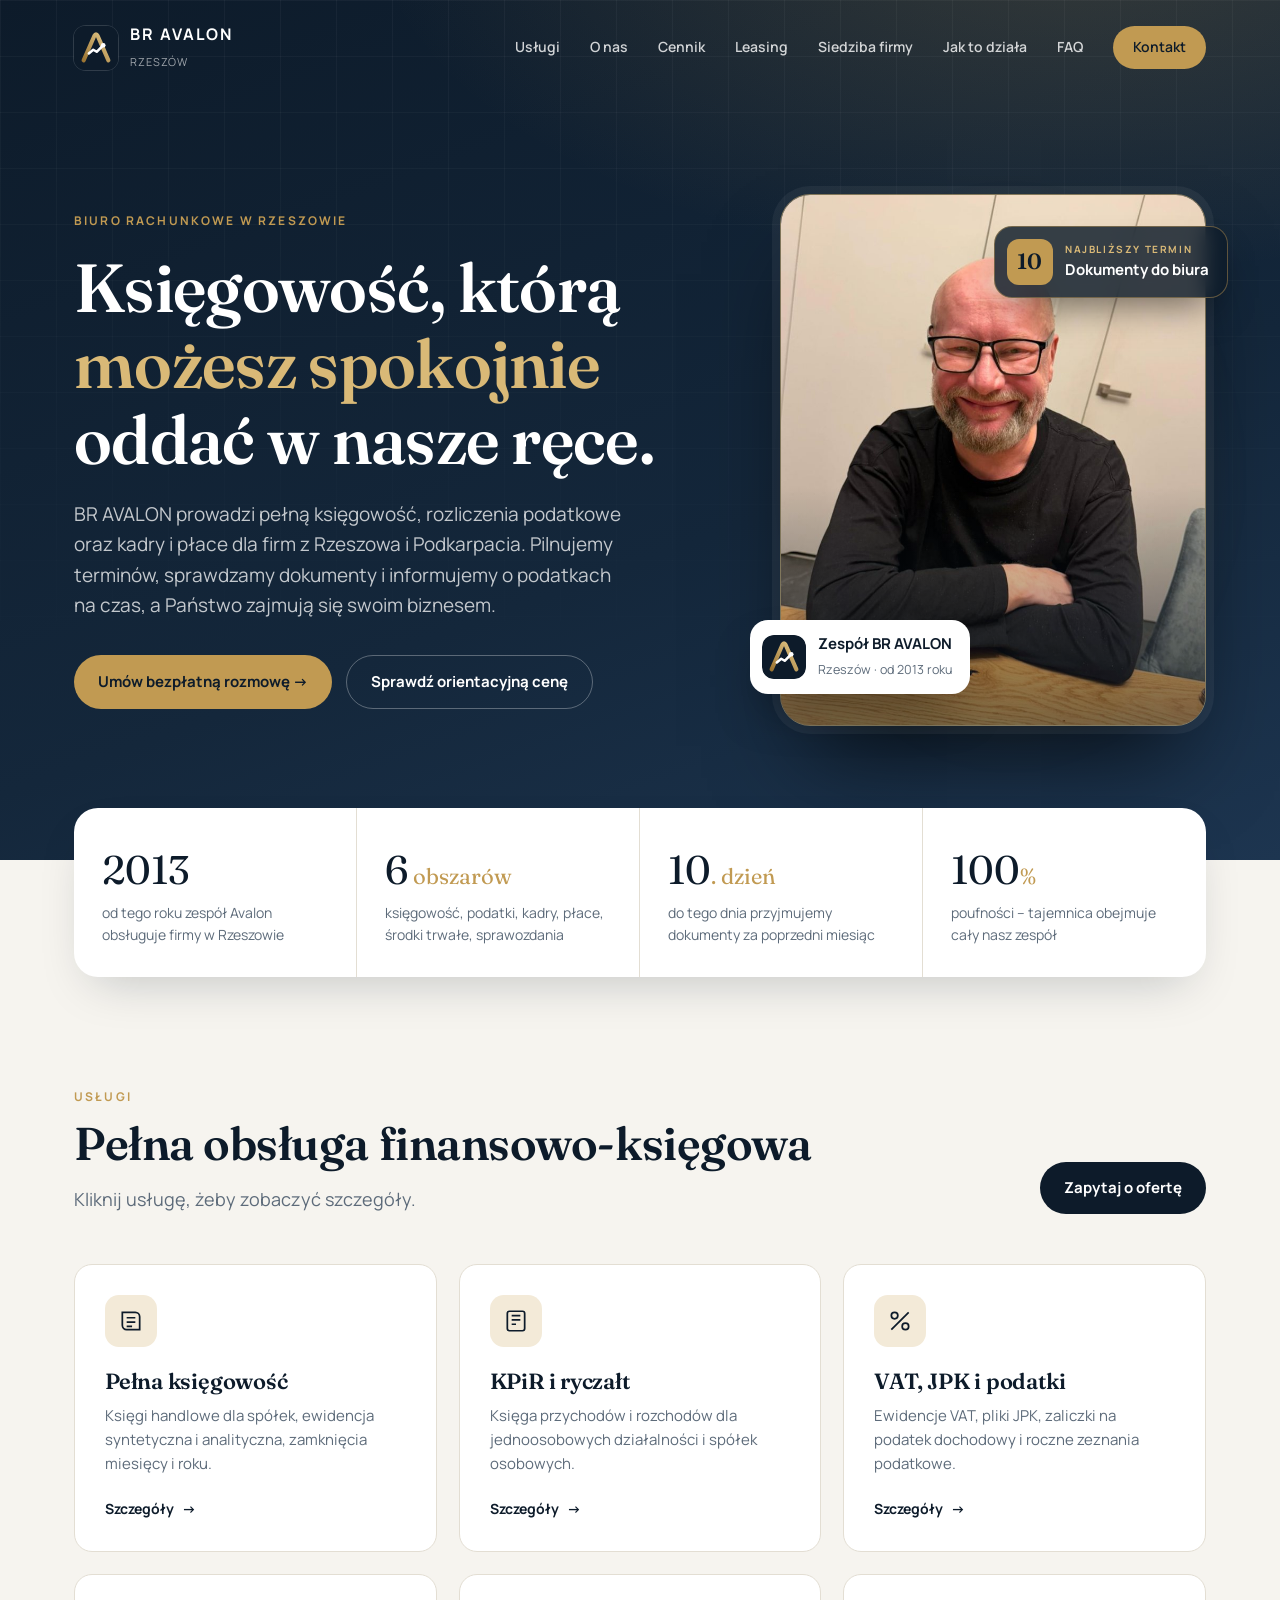
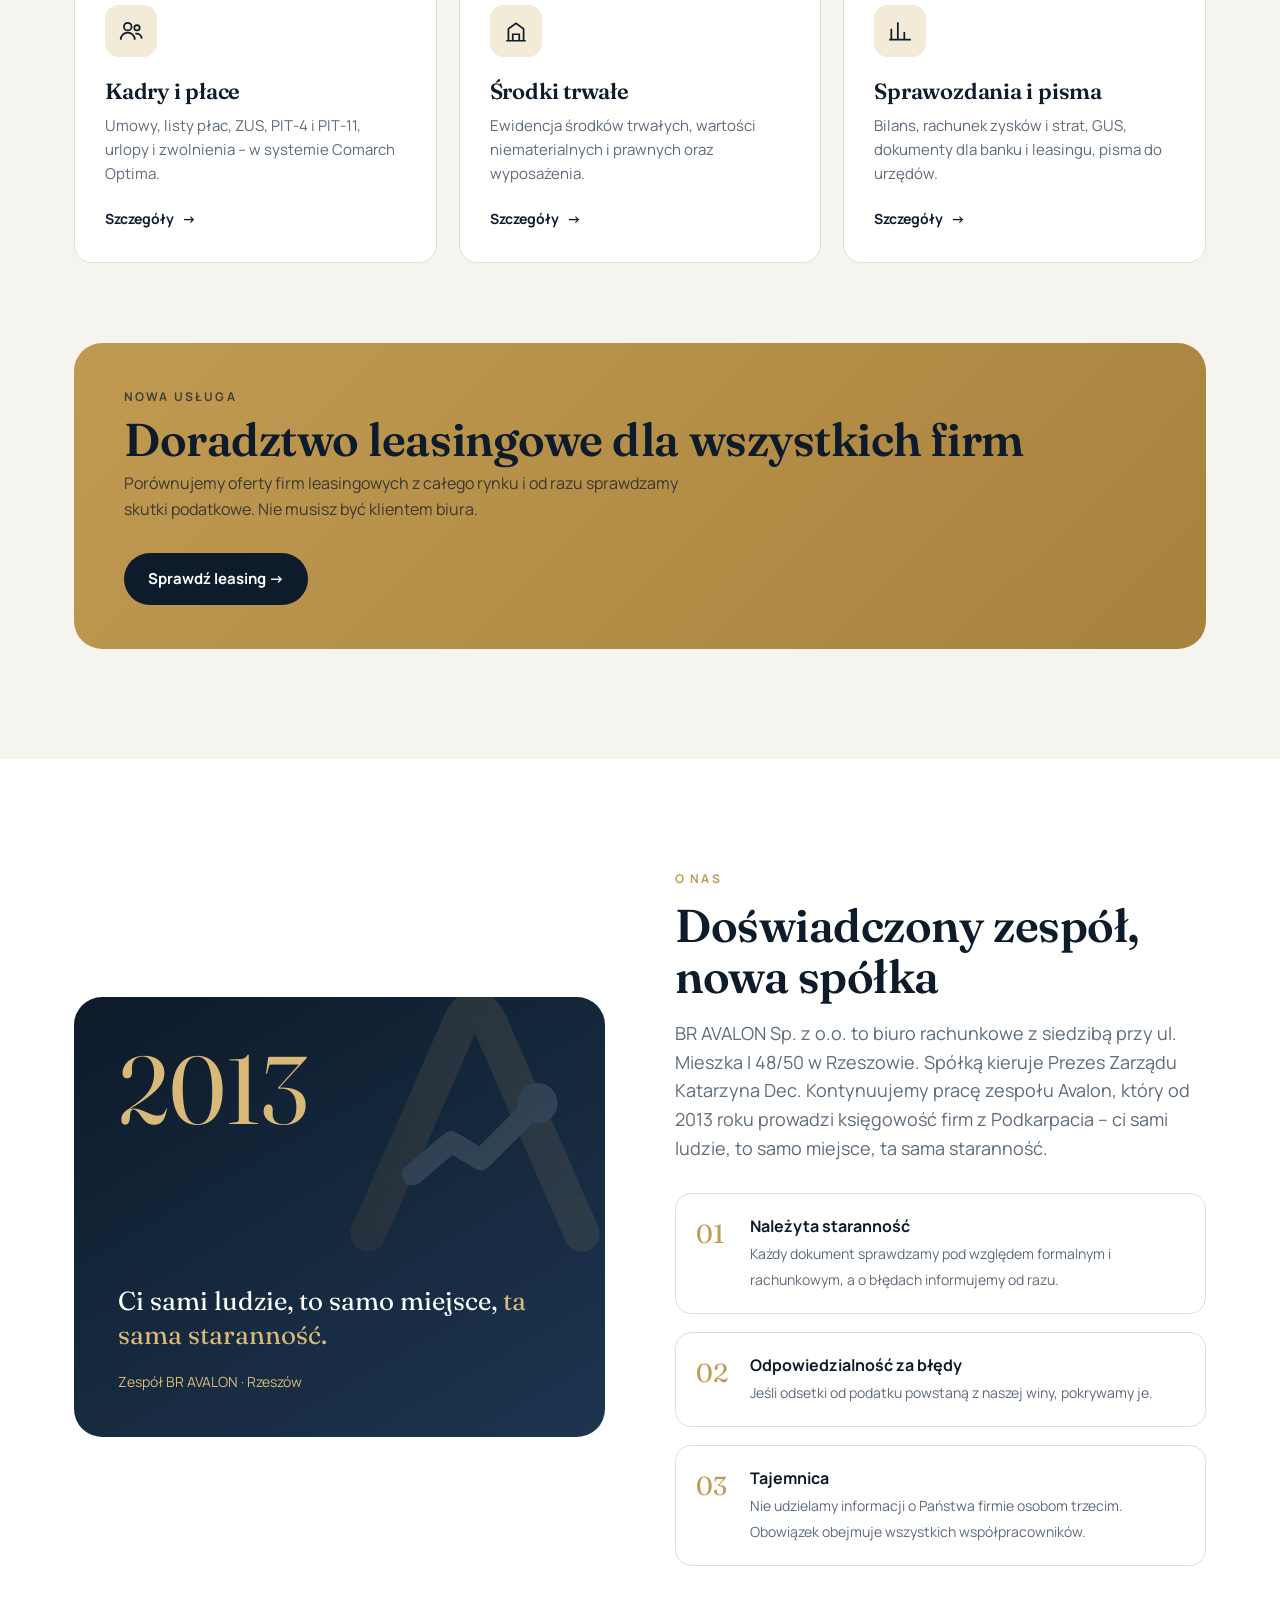
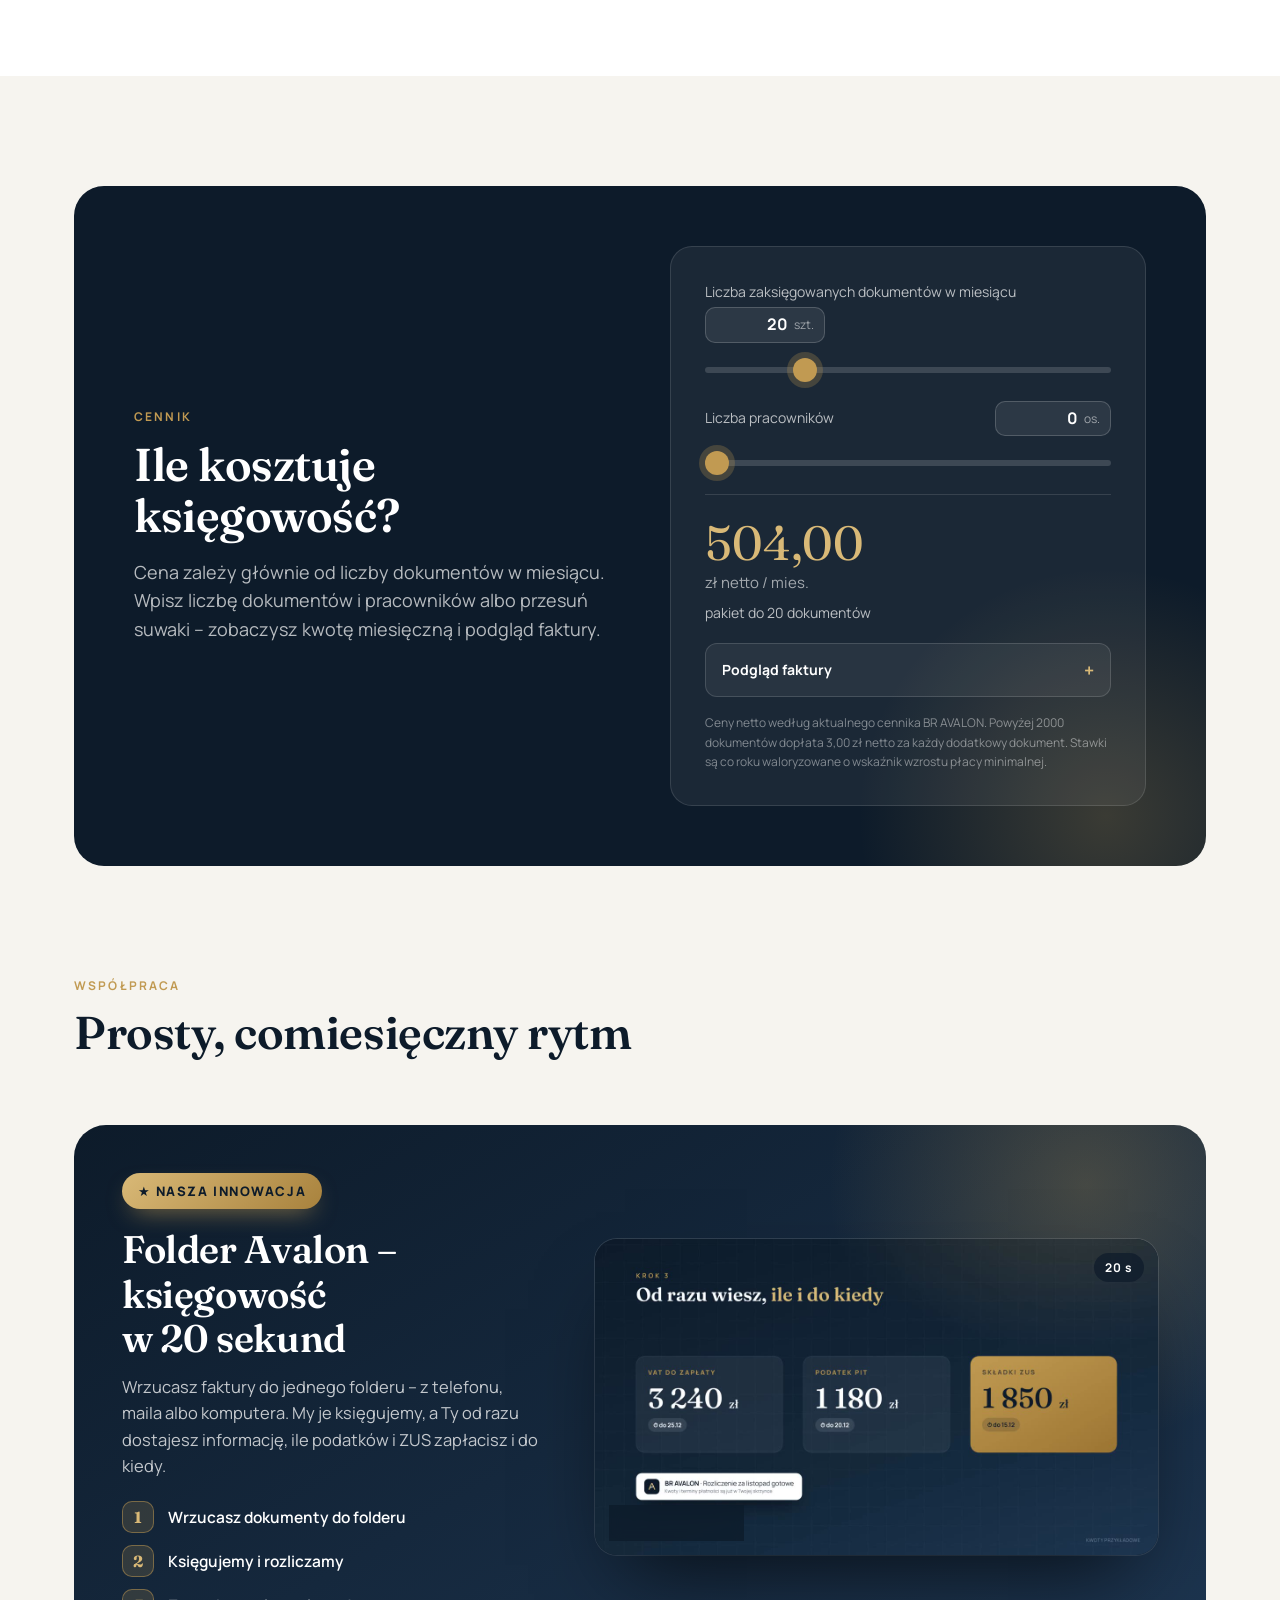
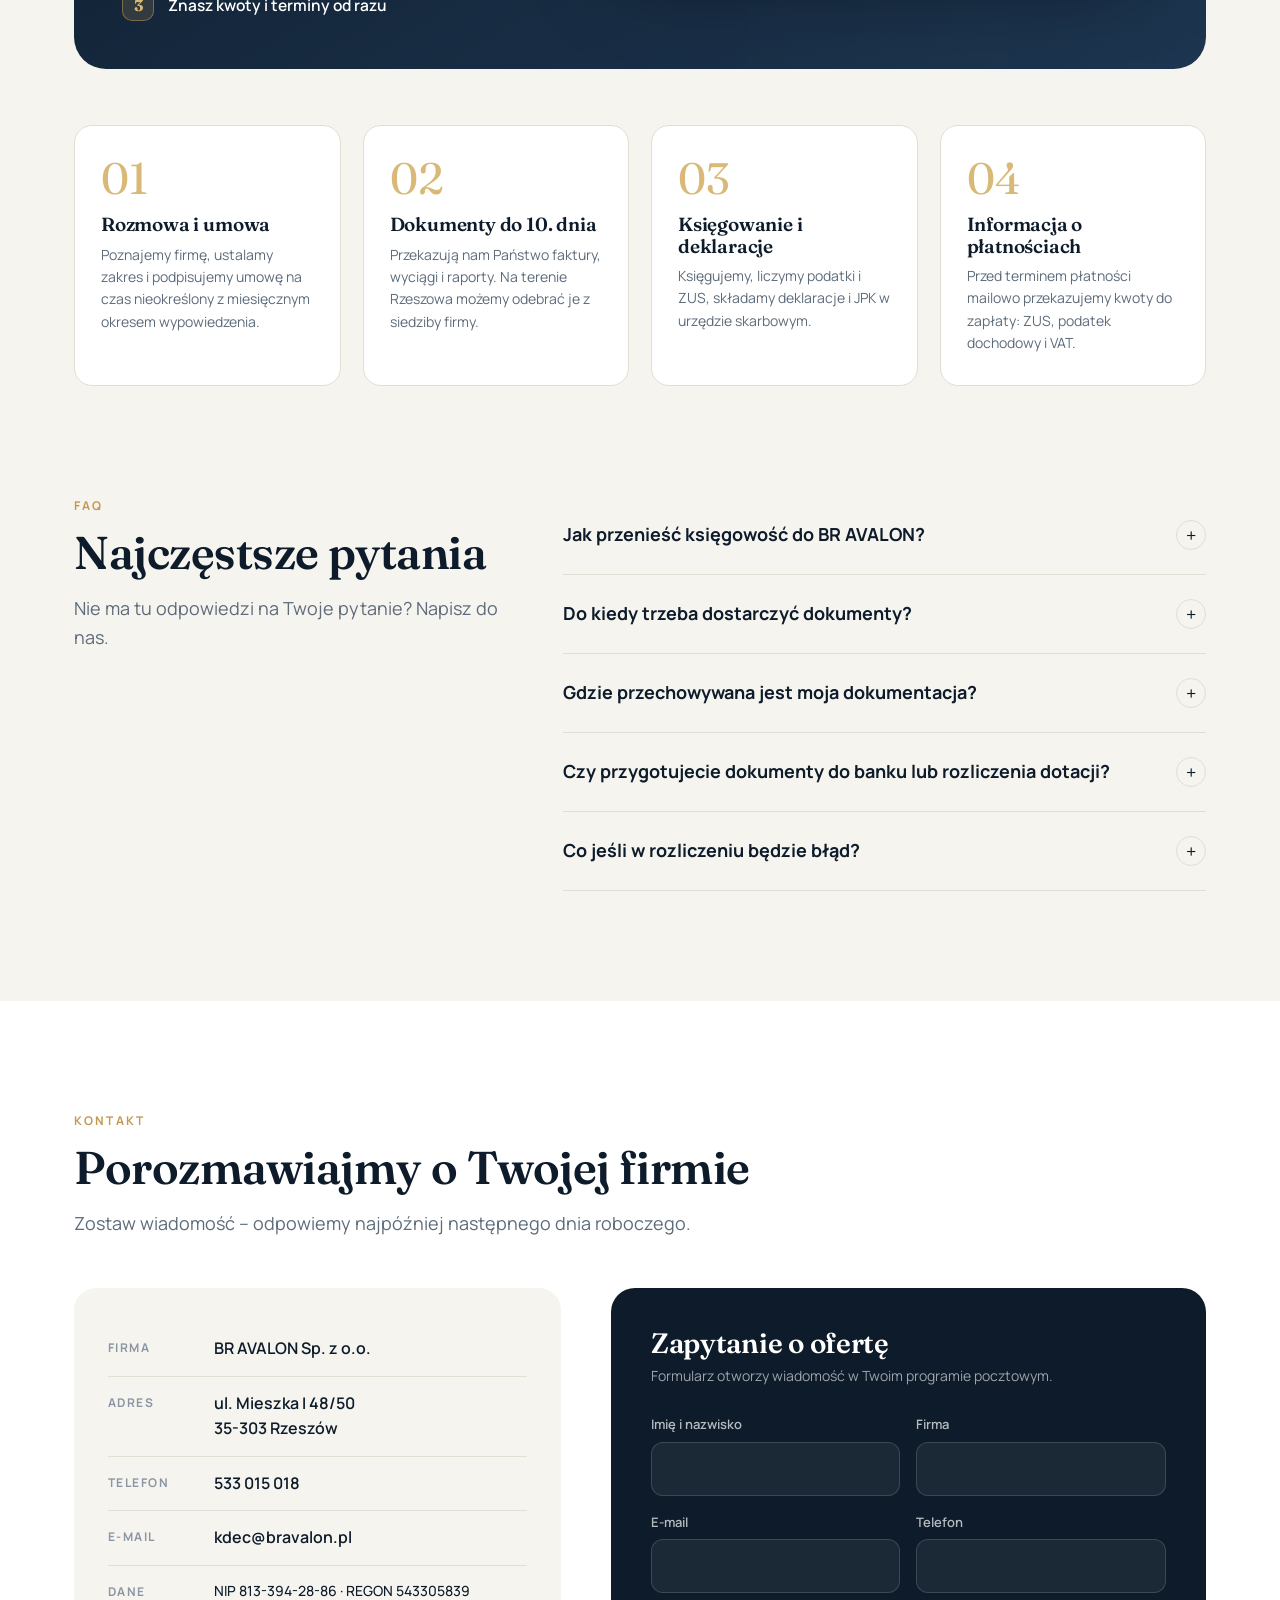
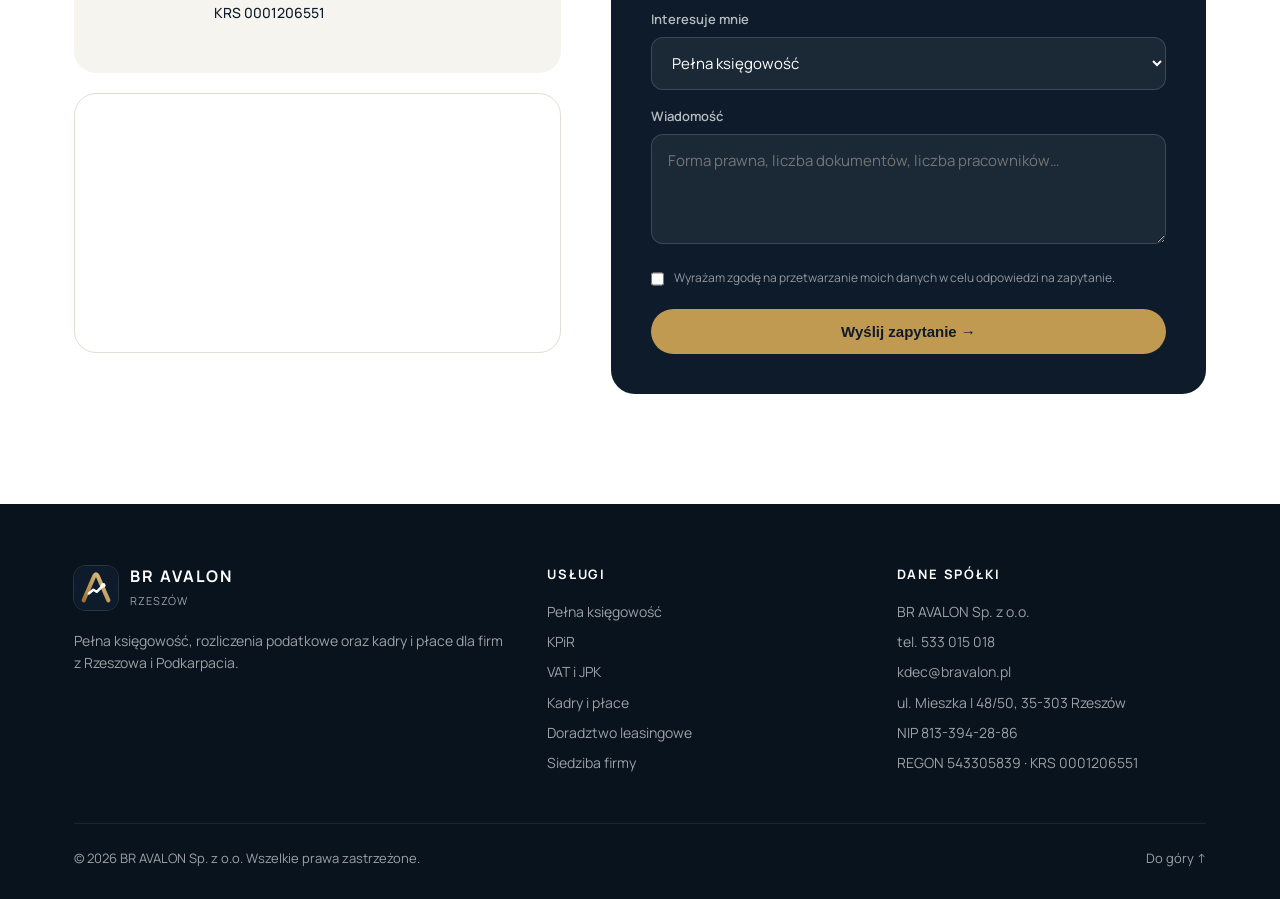
==== index.html @ 34ea08b2 "Hero: zdjęcie zespołu zamiast kalendarza, plakietka z najbliższym terminem Co-Authored-By: Claude Op" ====
<!DOCTYPE html>
<html lang="pl">
<head>
<meta charset="UTF-8">
<meta name="viewport" content="width=device-width, initial-scale=1">
<title>BR AVALON Sp. z o.o. – Biuro rachunkowe Rzeszów</title>
<meta name="description" content="BR AVALON Sp. z o.o. – biuro rachunkowe w Rzeszowie. Pełna księgowość, KPiR, VAT i JPK, kadry i płace, sprawozdania. ul. Mieszka I 48/50.">
<link rel="icon" type="image/svg+xml" href="[data-uri]">
<link rel="preconnect" href="https://fonts.googleapis.com">
<link rel="preconnect" href="https://fonts.gstatic.com" crossorigin>
<link href="https://fonts.googleapis.com/css2?family=Fraunces:opsz,wght@9..144,500;9..144,600&family=Manrope:wght@400;500;600;700&display=swap" rel="stylesheet">
<style>
:root{
  --ink:#0d1b2a; --ink-2:#14273b; --ink-3:#1d3550;
  --paper:#f6f4ef; --white:#ffffff; --line:#e3ded3;
  --muted:#5d6b7a; --muted-2:#8a96a3;
  --gold:#c19a52; --gold-2:#d9b977; --gold-soft:#f3ead8;
  --radius:18px; --shadow:0 20px 50px -20px rgba(13,27,42,.25);
  --serif:"Fraunces",Georgia,serif; --sans:"Manrope",system-ui,-apple-system,Segoe UI,sans-serif;
}
*{box-sizing:border-box;margin:0;padding:0}
html{scroll-behavior:smooth}
body{font-family:var(--sans);color:var(--ink);background:var(--paper);line-height:1.6;-webkit-font-smoothing:antialiased}
a{color:inherit;text-decoration:none}
img{max-width:100%}
.wrap{max-width:1180px;margin:0 auto;padding:0 24px}
.eyebrow{font-size:12px;letter-spacing:.18em;text-transform:uppercase;font-weight:700;color:var(--gold)}
h1,h2,h3{font-family:var(--serif);font-weight:600;line-height:1.12;letter-spacing:-.01em}
h2{font-size:clamp(30px,4vw,46px);margin:12px 0 16px}
.lead{font-size:18px;color:var(--muted);max-width:640px}
.btn{display:inline-flex;align-items:center;gap:10px;padding:14px 24px;border-radius:999px;font-weight:700;font-size:15px;cursor:pointer;border:0;transition:transform .2s,box-shadow .2s,background .2s}
.btn-gold{background:var(--gold);color:var(--ink)}
.btn-gold:hover{background:var(--gold-2);transform:translateY(-2px);box-shadow:0 12px 30px -10px rgba(193,154,82,.7)}
.btn-ghost{border:1px solid rgba(255,255,255,.3);color:#fff;background:transparent}
.btn-ghost:hover{background:rgba(255,255,255,.08)}
.btn-dark{background:var(--ink);color:#fff}
.btn-dark:hover{background:var(--ink-3);transform:translateY(-2px)}

/* NAV */
nav{position:fixed;top:0;left:0;right:0;z-index:50;transition:background .3s,box-shadow .3s,padding .3s;padding:22px 0}
nav.scrolled{background:rgba(13,27,42,.92);backdrop-filter:blur(12px);box-shadow:0 8px 30px -12px rgba(0,0,0,.4);padding:14px 0}
.nav-in{display:flex;align-items:center;justify-content:space-between}
.logo{display:flex;align-items:center;gap:12px;color:#fff}
.logo-mark{width:44px;height:44px;border-radius:12px;box-shadow:0 0 0 1px rgba(255,255,255,.14)}.logo-mark svg{width:100%;height:100%;display:block}
.logo-txt b{display:block;font-size:16px;letter-spacing:.12em}
.logo-txt span{font-size:11px;color:rgba(255,255,255,.6);letter-spacing:.08em}
.menu{display:flex;gap:30px;align-items:center}
.menu a{color:rgba(255,255,255,.8);font-size:14px;font-weight:600;transition:color .2s}
.menu a:hover{color:var(--gold-2)}
.burger{display:none;background:none;border:0;color:#fff;font-size:26px;cursor:pointer}

/* HERO */
.hero{background:radial-gradient(1200px 600px at 85% -10%,rgba(193,154,82,.22),transparent 60%),linear-gradient(160deg,var(--ink) 0%,var(--ink-2) 60%,var(--ink-3) 100%);color:#fff;padding:170px 0 110px;position:relative;overflow:hidden}
.hero:after{content:"";position:absolute;inset:0;background-image:linear-gradient(rgba(255,255,255,.04) 1px,transparent 1px),linear-gradient(90deg,rgba(255,255,255,.04) 1px,transparent 1px);background-size:56px 56px;mask-image:linear-gradient(180deg,#000 0%,transparent 85%);pointer-events:none}
.hero-grid{display:grid;grid-template-columns:1.15fr .85fr;gap:60px;align-items:center;position:relative;z-index:1}
.hero h1{font-size:clamp(40px,5.6vw,68px);margin:18px 0 22px}
.hero h1 em{font-style:normal;color:var(--gold-2)}
.hero p{font-size:19px;color:rgba(255,255,255,.75);max-width:560px;margin-bottom:34px}
.hero-cta{display:flex;gap:14px;flex-wrap:wrap}
.hero-card{background:rgba(255,255,255,.06);border:1px solid rgba(255,255,255,.12);border-radius:24px;padding:30px;backdrop-filter:blur(8px)}
.hero-card h3{font-size:20px;margin-bottom:6px}
.hero-card .sub{font-size:13px;color:rgba(255,255,255,.6);margin-bottom:22px}
.deadline{display:flex;align-items:center;gap:16px;padding:14px 0;border-top:1px solid rgba(255,255,255,.1)}
.deadline .day{min-width:56px;height:56px;border-radius:14px;background:rgba(193,154,82,.15);border:1px solid rgba(193,154,82,.4);display:grid;place-items:center;font-family:var(--serif);font-size:22px;color:var(--gold-2)}
.deadline b{display:block;font-size:15px}
.deadline span{font-size:13px;color:rgba(255,255,255,.6)}
.deadline.next .day{background:var(--gold);color:var(--ink);border-color:var(--gold)}
.deadline.next b:after{content:"najbliższy";margin-left:8px;font-size:10px;letter-spacing:.1em;text-transform:uppercase;background:var(--gold);color:var(--ink);padding:3px 8px;border-radius:99px;vertical-align:2px}

/* STATS */
.stats{margin-top:-52px;position:relative;z-index:2}
.stats-in{background:var(--white);border-radius:24px;box-shadow:var(--shadow);display:grid;grid-template-columns:repeat(4,1fr)}
.stat{padding:30px 28px;border-right:1px solid var(--line)}
.stat:last-child{border-right:0}
.stat .num{font-family:var(--serif);font-size:40px;color:var(--ink)}
.stat .num small{font-size:22px;color:var(--gold)}
.stat p{font-size:14px;color:var(--muted)}

section{padding:110px 0}
.sec-head{display:flex;justify-content:space-between;align-items:flex-end;gap:30px;margin-bottom:50px;flex-wrap:wrap}

/* SERVICES */
.services-grid{display:grid;grid-template-columns:repeat(3,1fr);gap:22px}
.svc{background:var(--white);border:1px solid var(--line);border-radius:var(--radius);padding:30px;cursor:pointer;transition:transform .25s,box-shadow .25s,border-color .25s;position:relative;overflow:hidden;text-align:left;font:inherit;color:inherit}
.svc:before{content:"";position:absolute;left:0;top:0;height:3px;width:0;background:var(--gold);transition:width .35s}
.svc:hover{transform:translateY(-6px);box-shadow:var(--shadow);border-color:transparent}
.svc:hover:before{width:100%}
.svc .ico{width:52px;height:52px;border-radius:14px;background:var(--gold-soft);display:grid;place-items:center;margin-bottom:22px}
.svc .ico svg{width:26px;height:26px;stroke:var(--ink);fill:none;stroke-width:1.6}
.svc h3{font-size:22px;margin-bottom:10px}
.svc p{font-size:15px;color:var(--muted);margin-bottom:20px}
.svc .more{font-size:14px;font-weight:700;color:var(--ink);display:inline-flex;gap:8px;align-items:center}
.svc .more i{transition:transform .2s;font-style:normal}
.svc:hover .more i{transform:translateX(5px)}

/* MODAL */
.modal{position:fixed;inset:0;z-index:100;display:flex;align-items:center;justify-content:center;padding:20px;pointer-events:none;opacity:0;transition:opacity .3s}
.modal.open{opacity:1;pointer-events:auto}
.modal-bg{position:absolute;inset:0;background:rgba(13,27,42,.6);backdrop-filter:blur(6px)}
.modal-box{position:relative;background:var(--white);border-radius:24px;max-width:620px;width:100%;max-height:88vh;overflow:auto;padding:44px;transform:translateY(24px) scale(.97);transition:transform .35s cubic-bezier(.2,.9,.3,1.2)}
.modal.open .modal-box{transform:none}
.modal-close{position:absolute;top:18px;right:18px;width:40px;height:40px;border-radius:50%;border:1px solid var(--line);background:#fff;cursor:pointer;font-size:20px;line-height:1;color:var(--ink)}
.modal-close:hover{background:var(--paper)}
.modal-box h3{font-size:30px;margin:10px 0 14px}
.modal-box p{color:var(--muted);margin-bottom:20px}
.modal-box ul{list-style:none;display:grid;gap:12px;margin-bottom:28px}
.modal-box li{display:flex;gap:12px;font-size:15px}
.modal-box li:before{content:"";flex:0 0 20px;height:20px;border-radius:50%;background:var(--gold-soft) url("data:image/svg+xml,%3Csvg xmlns='http://www.w3.org/2000/svg' viewBox='0 0 20 20'%3E%3Cpath d='M6 10.5l2.5 2.5L14 7.5' stroke='%23a07c38' stroke-width='2' fill='none' stroke-linecap='round'/%3E%3C/svg%3E") center/20px no-repeat;margin-top:2px}

/* ABOUT */
.about{background:var(--white)}
.about-grid{display:grid;grid-template-columns:1fr 1fr;gap:70px;align-items:center}
.about-visual{background:linear-gradient(150deg,var(--ink),var(--ink-3));border-radius:28px;padding:44px;color:#fff;position:relative;overflow:hidden;min-height:440px;display:flex;flex-direction:column;justify-content:flex-end}
.about-visual:before{content:"";position:absolute;right:-60px;top:-60px;width:380px;height:380px;opacity:.12;background:url("[data-uri]") center/contain no-repeat}
.about-visual blockquote{font-family:var(--serif);font-size:26px;line-height:1.3;position:relative}
.about-visual cite{display:block;margin-top:18px;font-style:normal;font-size:14px;color:var(--gold-2)}
.values{display:grid;gap:18px;margin-top:30px}
.value{display:flex;gap:18px;padding:20px;border-radius:16px;border:1px solid var(--line);transition:background .2s,border-color .2s}
.value:hover{background:var(--paper);border-color:var(--gold-2)}
.value b{display:block;font-size:16px;margin-bottom:2px}
.value span{font-size:14px;color:var(--muted)}
.value .n{font-family:var(--serif);font-size:26px;color:var(--gold);min-width:36px}

/* CALC */
.calc{background:var(--ink);color:#fff;border-radius:30px;padding:60px;display:grid;grid-template-columns:1fr 1fr;gap:60px;align-items:center;position:relative;overflow:hidden}
.calc:after{content:"";position:absolute;width:500px;height:500px;border-radius:50%;background:radial-gradient(circle,rgba(193,154,82,.25),transparent 70%);right:-150px;bottom:-200px}
.calc h2{color:#fff}
.calc .lead{color:rgba(255,255,255,.7)}
.calc-box{background:rgba(255,255,255,.06);border:1px solid rgba(255,255,255,.12);border-radius:22px;padding:34px;position:relative;z-index:1}
.calc-box label{font-size:14px;color:rgba(255,255,255,.7);display:flex;justify-content:space-between;margin-bottom:12px}
.calc-box label b{color:#fff;font-size:16px}
input[type=range]{-webkit-appearance:none;appearance:none;width:100%;height:6px;border-radius:99px;background:rgba(255,255,255,.15);outline:none;margin-bottom:28px}
input[type=range]::-webkit-slider-thumb{-webkit-appearance:none;width:24px;height:24px;border-radius:50%;background:var(--gold);cursor:pointer;box-shadow:0 0 0 6px rgba(193,154,82,.25)}
input[type=range]::-moz-range-thumb{width:24px;height:24px;border-radius:50%;background:var(--gold);cursor:pointer;border:0}
.toggle-row{display:flex;gap:10px;margin-bottom:28px;flex-wrap:wrap}
.chip{padding:10px 16px;border-radius:99px;border:1px solid rgba(255,255,255,.2);font-size:13px;font-weight:600;cursor:pointer;background:transparent;color:#fff;font-family:inherit;transition:all .2s}
.chip.on{background:var(--gold);border-color:var(--gold);color:var(--ink)}
.result{border-top:1px solid rgba(255,255,255,.12);padding-top:24px}
.result .price{font-family:var(--serif);font-size:48px;color:var(--gold-2);line-height:1}
.result .price small{display:block;font-size:15px;color:rgba(255,255,255,.6);font-family:var(--sans);margin-top:8px}
.result .tier{font-size:14px;color:rgba(255,255,255,.7);margin-top:12px}
.note{font-size:12px;color:rgba(255,255,255,.45);margin-top:16px}

/* PROCESS */
.steps{display:grid;grid-template-columns:repeat(4,1fr);gap:22px;counter-reset:s}
.step{padding:30px 26px;border-radius:var(--radius);background:var(--white);border:1px solid var(--line);position:relative;transition:transform .25s}
.step:hover{transform:translateY(-4px)}
.step:before{counter-increment:s;content:"0" counter(s);font-family:var(--serif);font-size:44px;color:var(--gold-2);display:block;margin-bottom:14px;line-height:1}
.step h3{font-size:19px;margin-bottom:8px}
.step p{font-size:14px;color:var(--muted)}

/* FAQ */
.faq-wrap{display:grid;grid-template-columns:.8fr 1.2fr;gap:60px}
.faq-item{border-bottom:1px solid var(--line)}
.faq-q{width:100%;text-align:left;background:none;border:0;padding:24px 0;font:inherit;font-size:18px;font-weight:700;color:var(--ink);display:flex;justify-content:space-between;gap:20px;cursor:pointer}
.faq-q span{width:30px;height:30px;flex:0 0 30px;border-radius:50%;border:1px solid var(--line);display:grid;place-items:center;transition:transform .3s,background .3s;font-weight:400}
.faq-item.open .faq-q span{transform:rotate(45deg);background:var(--gold);border-color:var(--gold)}
.faq-a{max-height:0;overflow:hidden;transition:max-height .4s ease}
.faq-a p{padding-bottom:24px;color:var(--muted)}

/* CONTACT */
.contact{background:var(--white)}
.contact-grid{display:grid;grid-template-columns:.9fr 1.1fr;gap:50px}
.info-card{background:var(--paper);border-radius:22px;padding:34px;margin-bottom:20px}
.info-row{display:flex;gap:16px;padding:14px 0;border-bottom:1px solid var(--line)}
.info-row:last-child{border-bottom:0}
.info-row .k{font-size:12px;letter-spacing:.12em;text-transform:uppercase;color:var(--muted-2);min-width:90px;padding-top:2px;font-weight:700}
.info-row .v{font-weight:600}
.info-row .v a:hover{color:var(--gold)}
.map{border-radius:22px;overflow:hidden;height:260px;border:1px solid var(--line)}
.map iframe{width:100%;height:100%;border:0;filter:grayscale(.3)}
form{background:var(--ink);border-radius:24px;padding:40px;color:#fff}
form h3{font-size:28px;margin-bottom:6px}
form .sub{color:rgba(255,255,255,.6);font-size:14px;margin-bottom:26px}
.f-row{display:grid;grid-template-columns:1fr 1fr;gap:16px}
.field{margin-bottom:16px}
.field label{display:block;font-size:13px;color:rgba(255,255,255,.7);margin-bottom:7px;font-weight:600}
.field input,.field select,.field textarea{width:100%;padding:14px 16px;border-radius:12px;border:1px solid rgba(255,255,255,.15);background:rgba(255,255,255,.06);color:#fff;font:inherit;font-size:15px;transition:border-color .2s,background .2s}
.field select option{color:var(--ink)}
.field input:focus,.field select:focus,.field textarea:focus{outline:none;border-color:var(--gold);background:rgba(255,255,255,.1)}
.field textarea{min-height:110px;resize:vertical}
.consent{display:flex;gap:10px;font-size:12px;color:rgba(255,255,255,.55);margin:6px 0 22px}
.consent input{margin-top:3px;accent-color:var(--gold)}

/* FOOTER */
footer{background:#08131e;color:rgba(255,255,255,.6);padding:60px 0 30px;font-size:14px}
.foot-grid{display:grid;grid-template-columns:1.4fr 1fr 1fr;gap:40px;padding-bottom:40px;border-bottom:1px solid rgba(255,255,255,.08)}
footer h4{color:#fff;font-size:13px;letter-spacing:.14em;text-transform:uppercase;margin-bottom:16px}
footer li{list-style:none;margin-bottom:8px}
footer a:hover{color:var(--gold-2)}
.foot-bottom{padding-top:24px;display:flex;justify-content:space-between;flex-wrap:wrap;gap:10px;font-size:13px}

/* TOAST */
.toast{position:fixed;bottom:24px;left:50%;transform:translate(-50%,120px);background:var(--ink);color:#fff;padding:16px 24px;border-radius:14px;box-shadow:var(--shadow);z-index:120;transition:transform .4s;font-size:14px;border-left:4px solid var(--gold)}
.toast.show{transform:translate(-50%,0)}

/* REVEAL */
.reveal{opacity:0;transform:translateY(30px);transition:opacity .8s,transform .8s}
.reveal.in{opacity:1;transform:none}

@media (max-width:980px){
  .hero-grid,.about-grid,.calc,.faq-wrap,.contact-grid{grid-template-columns:1fr}
  .services-grid{grid-template-columns:1fr 1fr}
  .steps{grid-template-columns:1fr 1fr}
  .stats-in{grid-template-columns:1fr 1fr}
  .stat:nth-child(2){border-right:0}
  .stat:nth-child(-n+2){border-bottom:1px solid var(--line)}
  .calc{padding:40px 28px}
  .foot-grid{grid-template-columns:1fr}
}
@media (max-width:720px){
  .menu{position:fixed;top:0;right:0;bottom:0;width:78%;background:var(--ink);flex-direction:column;align-items:flex-start;padding:100px 34px;gap:24px;transform:translateX(100%);transition:transform .35s}
  .menu.open{transform:none}
  .menu a{font-size:18px}
  .burger{display:block;position:relative;z-index:60}
  .services-grid,.steps,.f-row{grid-template-columns:1fr}
  section{padding:80px 0}
  .modal-box{padding:32px 24px}
  form{padding:28px}
}
@media (prefers-reduced-motion:reduce){*{transition:none!important;scroll-behavior:auto!important}.reveal{opacity:1;transform:none}}
/* ===== MOBILE POLISH ===== */
html,body{overflow-x:clip}
.toast{opacity:0;visibility:hidden}
.toast.show{opacity:1;visibility:visible}
.contact-grid>*,.hero-grid>*,.about-grid>*,.two>*,.calc>*,.faq-wrap>*{min-width:0}
.calc-box label,.cost label{flex-wrap:wrap;gap:4px 12px}
.calc-box label b,.cost label b{white-space:nowrap}
.info-row .v{overflow-wrap:anywhere}
body.menu-open{overflow:hidden}
.menu-bg{position:fixed;inset:0;background:rgba(8,19,30,.55);backdrop-filter:blur(3px);z-index:49;opacity:0;pointer-events:none;transition:opacity .3s}
body.menu-open .menu-bg{opacity:1;pointer-events:auto}
@media (max-width:720px){
  .wrap{padding:0 20px}
  .hero{padding:118px 0 90px}
  .hero h1{font-size:clamp(34px,9.5vw,44px);margin:14px 0 16px}
  .hero p{font-size:16.5px;margin-bottom:26px}
  .hero-cta{flex-direction:column}
  .hero-cta .btn{width:100%;justify-content:center}
  .hero-grid{gap:36px}
  .hero-card{padding:22px;border-radius:20px}
  h2{font-size:clamp(27px,7.5vw,34px)}
  .lead{font-size:16px}
  .sec-head{margin-bottom:32px}
  .sec-head .btn{width:100%;justify-content:center}
  section{padding:72px 0}
  .stats{margin-top:-40px}
  .stats-in{grid-template-columns:1fr 1fr;border-radius:20px}
  .stat{padding:20px 16px}
  .stat .num{font-size:30px;line-height:1.15}
  .stat .num small{font-size:15px}
  .stat p{font-size:12.5px;margin-top:6px;line-height:1.45}
  .svc{padding:24px}
  .modal{align-items:flex-end;padding:0}
  .modal-box{border-radius:24px 24px 0 0;max-height:85vh;padding:34px 22px 28px}
  .modal-box .btn{width:100%;justify-content:center}
  .about-visual{min-height:300px;padding:30px}
  .about-visual blockquote{font-size:22px}
  .calc{padding:30px 20px;border-radius:24px;gap:28px}
  .calc-box{padding:22px;border-radius:18px}
  .result .price{font-size:40px}
  .faq-q{font-size:16px;padding:20px 0}
  .info-card{padding:22px}
  .info-row{flex-direction:column;gap:2px;padding:12px 0}
  .info-row .k{min-width:0;font-size:11px}
  .map{height:220px}
  form{padding:24px 20px;border-radius:20px}
  form h3{font-size:24px}
  .field input,.field select,.field textarea{font-size:16px}
  .foot-bottom{flex-direction:column}
  .menu{visibility:hidden;transition:transform .35s,visibility .35s}
  .menu.open{visibility:visible}
  .menu{width:84%;padding:96px 28px 40px;gap:6px;overflow-y:auto;z-index:55}
  .menu a{width:100%;padding:14px 0;border-bottom:1px solid rgba(255,255,255,.08);font-size:18px}
  .menu a.btn{margin-top:18px;justify-content:center;border-bottom:0;padding:14px 20px}
  .burger{width:44px;height:44px;border-radius:12px;background:rgba(255,255,255,.08);font-size:22px;line-height:1}
  /* leasing */
  .offer{grid-template-columns:72px 1fr 58px;gap:10px;padding:12px}
  .tabs{flex-wrap:nowrap;overflow-x:auto;scroll-snap-type:x mandatory;margin:0 -20px 22px;padding:0 20px 6px;scrollbar-width:none}
  .tabs::-webkit-scrollbar{display:none}
  .tab{flex:0 0 auto;scroll-snap-align:start}
  .tab-panel{padding:24px;border-radius:20px;gap:24px}
  .tab-panel h3{font-size:24px}
  .tip{padding:20px}
  .tip .btn{width:100%;justify-content:center}
  .cta-band{padding:28px 22px;border-radius:22px}
  .cta-band .btn{width:100%;justify-content:center}
  .res-grid{grid-template-columns:1fr 1fr}
  /* tabela -> karty */
  .cmp,.cmp tbody,.cmp tr,.cmp td{display:block;width:100%}
  .cmp{border:0;background:transparent;border-radius:0}
  .cmp thead{display:none}
  .cmp tr{background:var(--white);border:1px solid var(--line);border-radius:16px;margin-bottom:12px;overflow:hidden}
  .cmp td{border:0;padding:10px 16px}
  .cmp td:first-child{width:100%;background:var(--ink);color:#fff;font-size:12px;letter-spacing:.12em;text-transform:uppercase;padding:12px 16px}
  .cmp td[data-l]:before{content:attr(data-l);display:block;font-size:11px;font-weight:700;letter-spacing:.1em;text-transform:uppercase;color:var(--gold);margin-bottom:2px}
  .cmp td[data-l]+td[data-l]{border-top:1px solid var(--line)}
  .cmp td.hl{background:var(--gold-soft)}
  /* siedziba */
  .opt-tabs{display:flex;overflow-x:auto;scroll-snap-type:x mandatory;margin:0 -20px 20px;padding:4px 20px 10px;gap:12px;scrollbar-width:none}
  .opt-tabs::-webkit-scrollbar{display:none}
  .opt-tab{flex:0 0 78%;scroll-snap-align:start;padding:18px 20px}
  .opt-tab b{font-size:20px}
  .opt-panel{padding:24px 20px;border-radius:22px}
  .opt-panel > p{font-size:15.5px;margin-bottom:24px}
  .check,.cost,.summary{padding:24px 20px;border-radius:18px}
  .cost .big{font-size:38px}
  .cfg-item{padding:16px}
  .perk{padding:16px}
}
@media (max-width:380px){
  .wrap{padding:0 16px}
  .stat{padding:18px 12px}
  .stat .num{font-size:26px}
  .hero h1{font-size:32px}
  .res-grid{grid-template-columns:1fr}
  .offer{grid-template-columns:64px 1fr 52px;font-size:12px}
}

/* ===== MOBILE MENU v2 ===== */
.menu-foot{display:none}
@media (max-width:720px){
  nav.scrolled{-webkit-backdrop-filter:none;backdrop-filter:none;background:rgba(13,27,42,.97)}
  body.menu-open nav{-webkit-backdrop-filter:none;backdrop-filter:none}
  .menu{position:fixed;top:0;right:0;bottom:auto;left:auto;height:100vh;height:100dvh;width:min(86vw,360px);
    background:linear-gradient(180deg,#14273b 0%,#0d1b2a 100%);border-left:1px solid rgba(193,154,82,.25);
    box-shadow:-30px 0 60px -20px rgba(0,0,0,.6);display:flex;flex-direction:column;align-items:stretch;
    padding:96px 24px calc(24px + env(safe-area-inset-bottom));gap:0;overflow-y:auto;z-index:55;
    transform:translateX(105%);visibility:hidden;transition:transform .38s cubic-bezier(.2,.8,.2,1),visibility .38s}
  .menu.open{transform:none;visibility:visible}
  .menu:before{content:"MENU";position:absolute;top:34px;left:24px;font-size:11px;letter-spacing:.24em;font-weight:700;color:var(--gold)}
  .menu a{display:flex;justify-content:space-between;align-items:center;width:100%;padding:16px 4px;font-size:18px;font-weight:600;color:#fff;border-bottom:1px solid rgba(255,255,255,.08);
    opacity:0;transform:translateX(16px);transition:opacity .35s,transform .35s,color .2s}
  .menu a:not(.btn):after{content:"›";font-size:24px;color:var(--gold);line-height:1}
  .menu a:active{color:var(--gold-2)}
  .menu.open a{opacity:1;transform:none}
  .menu.open a:nth-child(1){transition-delay:.06s}.menu.open a:nth-child(2){transition-delay:.1s}.menu.open a:nth-child(3){transition-delay:.14s}
  .menu.open a:nth-child(4){transition-delay:.18s}.menu.open a:nth-child(5){transition-delay:.22s}.menu.open a:nth-child(6){transition-delay:.26s}.menu.open a:nth-child(7){transition-delay:.3s}
  .menu a.btn{margin-top:22px;justify-content:center;border:0;padding:15px 20px;color:var(--ink)!important;font-size:16px}
  .menu-foot{margin-top:auto;padding-top:26px;display:grid;gap:10px}
  .menu-foot a{border:1px solid rgba(255,255,255,.14)!important;border-radius:14px;padding:14px 16px!important;font-size:15px!important;justify-content:flex-start!important;gap:12px;opacity:1!important;transform:none!important}
  .menu-foot a:after{content:none!important}
  .menu-foot small{display:block;font-size:11px;color:rgba(255,255,255,.5);font-weight:500;letter-spacing:.04em}
  .menu-foot .ic{width:36px;height:36px;border-radius:10px;background:rgba(193,154,82,.15);display:grid;place-items:center;flex:0 0 36px;color:var(--gold-2);font-size:16px}
  .burger{position:relative;z-index:60;display:grid;place-items:center;width:46px;height:46px;border-radius:14px;background:rgba(255,255,255,.1);border:1px solid rgba(255,255,255,.14);font-size:0;padding:0;-webkit-tap-highlight-color:transparent}
  .burger span{position:absolute;left:13px;right:13px;height:2px;border-radius:2px;background:#fff;transition:transform .3s,opacity .2s,top .3s}
  .burger span:nth-child(1){top:16px}.burger span:nth-child(2){top:22px}.burger span:nth-child(3){top:28px}
  body.menu-open .burger span:nth-child(1){top:22px;transform:rotate(45deg)}
  body.menu-open .burger span:nth-child(2){opacity:0}
  body.menu-open .burger span:nth-child(3){top:22px;transform:rotate(-45deg)}
  body.menu-open .burger{background:var(--gold);border-color:var(--gold)}
  body.menu-open .burger span{background:var(--ink)}
  .menu-bg{z-index:45}
}


/* ===== KALKULATOR v2 ===== */
.calc-box label{align-items:center}
.num-wrap{display:inline-flex;align-items:center;gap:6px;background:rgba(255,255,255,.08);border:1px solid rgba(255,255,255,.18);border-radius:10px;padding:4px 10px}
.num-wrap:focus-within{border-color:var(--gold)}
.num-wrap input{width:72px;background:transparent;border:0;color:#fff;font:inherit;font-weight:700;font-size:16px;text-align:right;outline:none;-moz-appearance:textfield}
.num-wrap input::-webkit-outer-spin-button,.num-wrap input::-webkit-inner-spin-button{-webkit-appearance:none;margin:0}
.num-wrap em{font-style:normal;font-size:12px;color:rgba(255,255,255,.55)}
.inv-toggle{margin-top:18px;width:100%;display:flex;justify-content:space-between;align-items:center;background:rgba(255,255,255,.06);border:1px solid rgba(255,255,255,.14);color:#fff;border-radius:12px;padding:12px 16px;font:inherit;font-weight:700;font-size:14px;cursor:pointer}
.inv-toggle span{color:var(--gold-2);font-size:18px;transition:transform .3s}
.inv-toggle.open span{transform:rotate(45deg)}
.inv{max-height:0;overflow:hidden;transition:max-height .45s ease}
.inv.open{max-height:700px}
.inv table{width:100%;border-collapse:collapse;margin-top:14px;font-size:13px}
.inv th{text-align:left;font-size:10.5px;letter-spacing:.1em;text-transform:uppercase;color:rgba(255,255,255,.5);font-weight:700;padding:8px 6px;border-bottom:1px solid rgba(255,255,255,.12)}
.inv td{padding:10px 6px;border-bottom:1px solid rgba(255,255,255,.08);color:rgba(255,255,255,.88);vertical-align:top}
.inv th:nth-child(n+2),.inv td:nth-child(n+2){text-align:right;white-space:nowrap}
.inv-sum{margin-top:12px;display:grid;gap:6px}
.inv-sum div{display:flex;justify-content:space-between;font-size:14px;color:rgba(255,255,255,.75)}
.inv-sum b{color:#fff}
.inv-sum .gross{margin-top:6px;padding-top:10px;border-top:1px solid rgba(193,154,82,.4);font-size:16px}
.inv-sum .gross b{color:var(--gold-2);font-size:18px}
@media (max-width:720px){
  .inv table,.inv thead,.inv tbody,.inv tr,.inv td{display:block;width:100%}
  .inv thead{display:none}
  .inv tr{padding:10px 0;border-bottom:1px solid rgba(255,255,255,.08)}
  .inv td{border:0;padding:2px 0;text-align:left!important}
  .inv td:first-child{font-weight:700;color:#fff}
  .inv td:nth-child(2):before{content:"Ilość: "}
  .inv td:nth-child(3):before{content:"Cena netto: "}
  .inv td:nth-child(4):before{content:"Wartość netto: "}
  .inv td:nth-child(n+2){font-size:12.5px;color:rgba(255,255,255,.65)}
  .num-wrap input{width:64px}
}

/* ===== FILM ===== */
.vid-wrap{display:grid;grid-template-columns:.85fr 1.15fr;gap:56px;align-items:center;margin-bottom:56px;background:linear-gradient(150deg,#0d1b2a,#1d3550);border-radius:32px;padding:48px;position:relative;overflow:hidden;color:#fff}
.vid-wrap:before{content:"";position:absolute;width:520px;height:520px;border-radius:50%;background:radial-gradient(circle,rgba(193,154,82,.28),transparent 70%);right:-140px;top:-200px;pointer-events:none}
.vid-text{position:relative;z-index:1}
.inno{display:inline-flex;align-items:center;gap:8px;padding:8px 16px;border-radius:99px;background:linear-gradient(135deg,#d9b977,#a8823d);color:#0d1b2a;font-size:13px;font-weight:800;letter-spacing:.12em;text-transform:uppercase;box-shadow:0 10px 24px -10px rgba(193,154,82,.8)}
.vid-text h3{font-size:clamp(28px,3vw,40px);margin:18px 0 14px;line-height:1.15}
.vid-text p{color:rgba(255,255,255,.75);font-size:16.5px;margin-bottom:22px}
.vid-points{list-style:none;display:grid;gap:12px}
.vid-points li{display:flex;align-items:center;gap:14px;font-weight:600;font-size:15.5px}
.vid-points b{width:32px;height:32px;flex:0 0 32px;border-radius:10px;background:rgba(193,154,82,.18);border:1px solid rgba(193,154,82,.5);color:#d9b977;display:grid;place-items:center;font-family:var(--serif);font-size:16px}
.vid-card{position:relative;z-index:1;border-radius:22px;overflow:hidden;aspect-ratio:16/9;background:#0d1b2a;box-shadow:0 40px 80px -30px rgba(0,0,0,.7),0 0 0 1px rgba(255,255,255,.12)}
.vid-card video{width:100%;height:100%;display:block;object-fit:cover}
.vid-play{position:absolute;inset:0;margin:auto;width:84px;height:84px;border-radius:50%;border:0;cursor:pointer;background:rgba(193,154,82,.95);color:#0d1b2a;font-size:28px;display:grid;place-items:center;box-shadow:0 0 0 12px rgba(193,154,82,.25);transition:transform .25s,opacity .3s}
.vid-play span{margin-left:5px}
.vid-play:hover{transform:scale(1.08)}
.vid-card.playing .vid-play{opacity:0;pointer-events:none}
.vid-sound{position:absolute;left:14px;bottom:14px;border:0;border-radius:99px;padding:8px 14px;background:rgba(13,27,42,.75);color:#fff;font:inherit;font-size:13px;font-weight:700;cursor:pointer;backdrop-filter:blur(6px);display:none;align-items:center;gap:6px}
.vid-sound em{font-style:normal}
.vid-card.playing .vid-sound{display:inline-flex}
.vid-badge{position:absolute;right:14px;top:14px;padding:5px 11px;border-radius:99px;background:rgba(13,27,42,.7);font-size:12px;font-weight:700;letter-spacing:.08em}
@media (max-width:980px){.vid-wrap{grid-template-columns:1fr;gap:30px;padding:34px}}
@media (max-width:720px){
  .vid-wrap{padding:22px 18px 26px;border-radius:24px;margin:0 -4px 40px;gap:22px}
  .vid-card{order:-1;border-radius:16px}
  .vid-play{width:64px;height:64px;font-size:22px;box-shadow:0 0 0 9px rgba(193,154,82,.25)}
  .vid-text h3{font-size:26px;margin:14px 0 10px}
  .vid-text p{font-size:15px}
  .inno{font-size:11.5px;padding:7px 13px}
}

/* ===== ZDJĘCIE O NAS ===== */
.about-photo{position:relative;padding:40px 0 34px 34px}
.about-photo:before{content:"";position:absolute;left:0;bottom:0;width:72%;height:78%;border-radius:28px;background:linear-gradient(150deg,var(--ink),var(--ink-3))}
.about-photo:after{content:"";position:absolute;left:14px;bottom:14px;width:120px;height:120px;border-radius:50%;border:2px dashed rgba(193,154,82,.55)}
.ph-frame{position:relative;z-index:1;border-radius:26px;overflow:hidden;aspect-ratio:4/5;box-shadow:0 40px 80px -30px rgba(13,27,42,.55);border:6px solid #fff}
.ph-frame img{width:100%;height:100%;object-fit:cover;display:block;transition:transform .8s ease}
.about-photo:hover .ph-frame img{transform:scale(1.03)}
.ph-badge{position:absolute;z-index:2;right:-18px;top:-34px;background:linear-gradient(135deg,#d9b977,#a8823d);color:var(--ink);border-radius:20px;padding:18px 20px;box-shadow:0 20px 40px -16px rgba(168,130,61,.8);display:flex;align-items:center;gap:14px}
.ph-n{font-family:var(--serif);font-size:38px;font-weight:600;line-height:1}
.ph-t{font-size:12.5px;font-weight:700;line-height:1.35}
.ph-card{position:absolute;z-index:2;left:0;bottom:60px;background:#fff;border-radius:18px;padding:14px 20px 14px 14px;display:flex;align-items:center;gap:14px;box-shadow:0 24px 50px -20px rgba(13,27,42,.45)}
.ph-mk{width:46px;height:46px;flex:0 0 46px;border-radius:12px;overflow:hidden}
.ph-mk svg{width:100%;height:100%;display:block}
.ph-card b{display:block;font-size:15px}
.ph-card span{font-size:12.5px;color:var(--muted)}
@media (max-width:980px){.about-photo{max-width:520px;margin:0 auto}}
@media (max-width:720px){
  .about-photo{padding:30px 0 22px 18px;margin:0 6px}
  .about-photo:after{width:80px;height:80px;left:4px;bottom:4px}
  .ph-frame{border-width:4px;border-radius:20px}
  .ph-badge{right:-6px;top:-26px;padding:10px 14px;border-radius:16px;gap:10px}
  .ph-n{font-size:28px}
  .ph-t{font-size:11px}
  .ph-card{bottom:40px;left:-4px;padding:10px 14px 10px 10px;border-radius:14px}
  .ph-mk{width:38px;height:38px;flex-basis:38px}
  .ph-card b{font-size:14px}
}

/* ===== HERO ZDJĘCIE ===== */
.hero-photo{position:relative;max-width:470px;justify-self:end;width:100%;padding:24px 0 24px 30px}
.hp-glow{position:absolute;inset:8% 0 2% 14%;border-radius:40px;background:radial-gradient(closest-side,rgba(193,154,82,.45),transparent);filter:blur(30px)}
.hp-frame{position:relative;border-radius:30px;overflow:hidden;aspect-ratio:4/5;border:1px solid rgba(217,185,119,.55);box-shadow:0 0 0 8px rgba(255,255,255,.05),0 50px 90px -30px rgba(0,0,0,.75)}
.hp-frame:after{content:"";position:absolute;inset:0;background:linear-gradient(180deg,transparent 55%,rgba(13,27,42,.55))}
.hp-frame img{width:100%;height:100%;object-fit:cover;display:block}
.hp-dl{position:absolute;right:-22px;top:56px;display:flex;align-items:center;gap:12px;padding:12px 18px 12px 12px;border-radius:18px;background:rgba(13,27,42,.82);backdrop-filter:blur(10px);-webkit-backdrop-filter:blur(10px);border:1px solid rgba(193,154,82,.45);box-shadow:0 20px 40px -18px rgba(0,0,0,.7);animation:floaty 5s ease-in-out infinite}
.hp-dl .day{width:46px;height:46px;border-radius:12px;background:var(--gold);color:var(--ink);display:grid;place-items:center;font-family:var(--serif);font-size:22px;font-weight:600}
.hp-dl small{display:block;font-size:10px;letter-spacing:.16em;color:var(--gold-2);font-weight:700}
.hp-dl b{font-size:15px;color:#fff}
.hp-card{position:absolute;left:0;bottom:56px;display:flex;align-items:center;gap:12px;padding:12px 18px 12px 12px;border-radius:18px;background:#fff;color:var(--ink);box-shadow:0 24px 50px -20px rgba(0,0,0,.6);animation:floaty 5s ease-in-out infinite;animation-delay:-2.5s}
.hp-card b{display:block;font-size:15px}
.hp-card span{font-size:12.5px;color:var(--muted)}
.hp-card .ph-mk,.about-visual .ph-mk{width:44px;height:44px;flex:0 0 44px;border-radius:12px;overflow:hidden}
.hp-card .ph-mk svg{width:100%;height:100%;display:block}
@keyframes floaty{0%,100%{transform:translateY(0)}50%{transform:translateY(-8px)}}
.av-num{font-family:var(--serif);font-size:96px;line-height:1;color:var(--gold-2);margin-bottom:auto;position:relative}
.about-visual{justify-content:space-between}
@media (max-width:980px){.hero-photo{justify-self:center;max-width:430px}}
@media (max-width:720px){
  .hero-photo{max-width:340px;padding:18px 0 18px 16px;margin:0 auto}
  .hp-frame{border-radius:24px;box-shadow:0 0 0 6px rgba(255,255,255,.05),0 40px 70px -30px rgba(0,0,0,.75)}
  .hp-dl{right:-10px;top:34px;padding:9px 14px 9px 9px;border-radius:14px;gap:10px}
  .hp-dl .day{width:38px;height:38px;font-size:18px;border-radius:10px}
  .hp-dl b{font-size:13.5px}
  .hp-dl small{font-size:9px}
  .hp-card{bottom:38px;padding:9px 14px 9px 9px;border-radius:14px}
  .hp-card .ph-mk{width:36px;height:36px;flex-basis:36px}
  .hp-card b{font-size:13.5px}
  .hp-card span{font-size:11.5px}
  .av-num{font-size:64px}
}
@media (prefers-reduced-motion:reduce){.hp-dl,.hp-card{animation:none}}
</style>
</head>
<body>

<nav id="nav">
  <div class="wrap nav-in">
    <a href="#top" class="logo" aria-label="BR AVALON – strona główna">
      <div class="logo-mark"><svg viewBox="0 0 64 64" aria-hidden="true">
  <defs>
    <linearGradient id="g1" x1="0" y1="1" x2="1" y2="0">
      <stop offset="0" stop-color="#9c7533"/><stop offset="1" stop-color="#e4c98a"/>
    </linearGradient>
  </defs>
  <rect width="64" height="64" rx="16" fill="#0d1b2a"/>
  <path d="M14 50 L29.5 14.5 Q32 9.5 34.5 14.5 L50 50" fill="none" stroke="url(#g1)" stroke-width="6" stroke-linecap="round" stroke-linejoin="round"/>
  <path d="M21.5 40 L28 34.5 L33 37.5 L42.5 28" fill="none" stroke="#ffffff" stroke-width="3.6" stroke-linecap="round" stroke-linejoin="round"/>
  <circle cx="42.5" cy="28" r="3.4" fill="#ffffff"/>
</svg>
</div>
      <div class="logo-txt"><b>BR AVALON</b><span>RZESZÓW</span></div>
    </a>
    <div class="menu" id="menu">
      <a href="#uslugi">Usługi</a>
      <a href="#o-nas">O nas</a>
      <a href="#cennik">Cennik</a>
      <a href="leasing.html">Leasing</a>
      <a href="siedziba.html">Siedziba firmy</a>
      <a href="#wspolpraca">Jak to działa</a>
      <a href="#faq">FAQ</a>
      <a href="#kontakt" class="btn btn-gold" style="padding:10px 20px;color:var(--ink)">Kontakt</a>
    </div>
    <button class="burger" id="burger" aria-label="Menu">☰</button>
  </div>
</nav>

<header class="hero" id="top">
  <div class="wrap hero-grid">
    <div class="reveal">
      <div class="eyebrow">Biuro rachunkowe w Rzeszowie</div>
      <h1>Księgowość, którą <em>możesz spokojnie</em> oddać w nasze ręce.</h1>
      <p>BR AVALON prowadzi pełną księgowość, rozliczenia podatkowe oraz kadry i płace dla firm z Rzeszowa i Podkarpacia. Pilnujemy terminów, sprawdzamy dokumenty i informujemy o podatkach na czas, a Państwo zajmują się swoim biznesem.</p>
      <div class="hero-cta">
        <a href="#kontakt" class="btn btn-gold">Umów bezpłatną rozmowę →</a>
        <a href="#cennik" class="btn btn-ghost">Sprawdź orientacyjną cenę</a>
      </div>
    </div>
    <div class="hero-photo reveal">
      <div class="hp-glow"></div>
      <div class="hp-frame"><img src="assets/zespol.jpg" alt="Zespół BR AVALON" width="800" height="1000" fetchpriority="high"></div>
      <div class="hp-dl" id="next-dl"><div class="day" id="nd-day">20</div><div><small id="nd-lab">NAJBLIŻSZY TERMIN</small><b id="nd-t">PIT i CIT</b></div></div>
      <div class="hp-card"><div class="ph-mk"><svg viewBox="0 0 64 64" aria-hidden="true">
  <defs>
    <linearGradient id="ghp" x1="0" y1="1" x2="1" y2="0">
      <stop offset="0" stop-color="#9c7533"/><stop offset="1" stop-color="#e4c98a"/>
    </linearGradient>
  </defs>
  <rect width="64" height="64" rx="16" fill="#0d1b2a"/>
  <path d="M14 50 L29.5 14.5 Q32 9.5 34.5 14.5 L50 50" fill="none" stroke="url(#ghp)" stroke-width="6" stroke-linecap="round" stroke-linejoin="round"/>
  <path d="M21.5 40 L28 34.5 L33 37.5 L42.5 28" fill="none" stroke="#ffffff" stroke-width="3.6" stroke-linecap="round" stroke-linejoin="round"/>
  <circle cx="42.5" cy="28" r="3.4" fill="#ffffff"/>
</svg></div><div><b>Zespół BR AVALON</b><span>Rzeszów · od 2013 roku</span></div></div>
    </div>
  </div>
</header>

<div class="wrap stats">
  <div class="stats-in reveal">
    <div class="stat"><div class="num" data-count="2013">0</div><p>od tego roku zespół Avalon obsługuje firmy w Rzeszowie</p></div>
    <div class="stat"><div class="num">6<small> obszarów</small></div><p>księgowość, podatki, kadry, płace, środki trwałe, sprawozdania</p></div>
    <div class="stat"><div class="num"><span data-count="10">0</span><small>. dzień</small></div><p>do tego dnia przyjmujemy dokumenty za poprzedni miesiąc</p></div>
    <div class="stat"><div class="num">100<small>%</small></div><p>poufności – tajemnica obejmuje cały nasz zespół</p></div>
  </div>
</div>

<section id="uslugi">
  <div class="wrap">
    <div class="sec-head reveal">
      <div>
        <div class="eyebrow">Usługi</div>
        <h2>Pełna obsługa finansowo‑księgowa</h2>
        <p class="lead">Kliknij usługę, żeby zobaczyć szczegóły.</p>
      </div>
      <a href="#kontakt" class="btn btn-dark">Zapytaj o ofertę</a>
    </div>
    <div class="services-grid">
      <button class="svc reveal" data-modal="ksiegi">
        <div class="ico"><svg viewBox="0 0 24 24"><path d="M4 4h12a4 4 0 014 4v12H8a4 4 0 01-4-4z"/><path d="M8 9h8M8 13h8M8 17h5"/></svg></div>
        <h3>Pełna księgowość</h3>
        <p>Księgi handlowe dla spółek, ewidencja syntetyczna i analityczna, zamknięcia miesięcy i roku.</p>
        <span class="more">Szczegóły <i>→</i></span>
      </button>
      <button class="svc reveal" data-modal="kpir">
        <div class="ico"><svg viewBox="0 0 24 24"><rect x="4" y="3" width="16" height="18" rx="2"/><path d="M8 7h8M8 11h8M8 15h4"/></svg></div>
        <h3>KPiR i ryczałt</h3>
        <p>Księga przychodów i rozchodów dla jednoosobowych działalności i spółek osobowych.</p>
        <span class="more">Szczegóły <i>→</i></span>
      </button>
      <button class="svc reveal" data-modal="vat">
        <div class="ico"><svg viewBox="0 0 24 24"><path d="M4 20L20 4"/><circle cx="7" cy="7" r="3"/><circle cx="17" cy="17" r="3"/></svg></div>
        <h3>VAT, JPK i podatki</h3>
        <p>Ewidencje VAT, pliki JPK, zaliczki na podatek dochodowy i roczne zeznania podatkowe.</p>
        <span class="more">Szczegóły <i>→</i></span>
      </button>
      <button class="svc reveal" data-modal="kadry">
        <div class="ico"><svg viewBox="0 0 24 24"><circle cx="9" cy="8" r="3.5"/><path d="M2.5 20a6.5 6.5 0 0113 0"/><circle cx="17.5" cy="9" r="2.5"/><path d="M16 14.5a5 5 0 016 4.5"/></svg></div>
        <h3>Kadry i płace</h3>
        <p>Umowy, listy płac, ZUS, PIT‑4 i PIT‑11, urlopy i zwolnienia – w systemie Comarch Optima.</p>
        <span class="more">Szczegóły <i>→</i></span>
      </button>
      <button class="svc reveal" data-modal="srodki">
        <div class="ico"><svg viewBox="0 0 24 24"><path d="M3 21h18M5 21V10l7-5 7 5v11"/><path d="M9 21v-6h6v6"/></svg></div>
        <h3>Środki trwałe</h3>
        <p>Ewidencja środków trwałych, wartości niematerialnych i prawnych oraz wyposażenia.</p>
        <span class="more">Szczegóły <i>→</i></span>
      </button>
      <button class="svc reveal" data-modal="sprawozdania">
        <div class="ico"><svg viewBox="0 0 24 24"><path d="M4 20V10M10 20V4M16 20v-7M22 20H2"/></svg></div>
        <h3>Sprawozdania i pisma</h3>
        <p>Bilans, rachunek zysków i strat, GUS, dokumenty dla banku i leasingu, pisma do urzędów.</p>
        <span class="more">Szczegóły <i>→</i></span>
      </button>
    </div>
  </div>
</section>

<div class="wrap reveal" style="margin:-30px auto 110px">
  <a href="leasing.html" style="display:flex;justify-content:space-between;align-items:center;gap:30px;flex-wrap:wrap;background:linear-gradient(135deg,var(--gold),#a8823d);border-radius:28px;padding:44px 50px;transition:transform .25s" onmouseover="this.style.transform='translateY(-4px)'" onmouseout="this.style.transform=''">
    <div><div class="eyebrow" style="color:var(--ink);opacity:.7">Nowa usługa</div><h2 style="margin:8px 0 6px">Doradztwo leasingowe dla wszystkich firm</h2><p style="color:rgba(13,27,42,.75);max-width:600px">Porównujemy oferty firm leasingowych z całego rynku i od razu sprawdzamy skutki podatkowe. Nie musisz być klientem biura.</p></div>
    <span class="btn btn-dark">Sprawdź leasing →</span>
  </a>
</div>

<section class="about" id="o-nas">
  <div class="wrap about-grid">
    <div class="about-visual reveal">
      <div class="av-num">2013</div>
      <blockquote>Ci sami ludzie, to samo miejsce, <span style="color:var(--gold-2)">ta sama staranność.</span></blockquote>
      <cite>Zespół BR AVALON · Rzeszów</cite>
    </div>
    <div class="reveal">
      <div class="eyebrow">O nas</div>
      <h2>Doświadczony zespół, nowa spółka</h2>
      <p class="lead">BR AVALON Sp. z o.o. to biuro rachunkowe z siedzibą przy ul. Mieszka I 48/50 w Rzeszowie. Spółką kieruje Prezes Zarządu Katarzyna Dec. Kontynuujemy pracę zespołu Avalon, który od 2013 roku prowadzi księgowość firm z Podkarpacia – ci sami ludzie, to samo miejsce, ta sama staranność.</p>
      <div class="values">
        <div class="value"><div class="n">01</div><div><b>Należyta staranność</b><span>Każdy dokument sprawdzamy pod względem formalnym i rachunkowym, a o błędach informujemy od razu.</span></div></div>
        <div class="value"><div class="n">02</div><div><b>Odpowiedzialność za błędy</b><span>Jeśli odsetki od podatku powstaną z naszej winy, pokrywamy je.</span></div></div>
        <div class="value"><div class="n">03</div><div><b>Tajemnica</b><span>Nie udzielamy informacji o Państwa firmie osobom trzecim. Obowiązek obejmuje wszystkich współpracowników.</span></div></div>
      </div>
    </div>
  </div>
</section>

<section id="cennik">
  <div class="wrap">
    <div class="calc reveal">
      <div style="position:relative;z-index:1">
        <div class="eyebrow">Cennik</div>
        <h2>Ile kosztuje księgowość?</h2>
        <p class="lead">Cena zależy głównie od liczby dokumentów w miesiącu. Wpisz liczbę dokumentów i pracowników albo przesuń suwaki – zobaczysz kwotę miesięczną i podgląd faktury.</p>
      </div>
      <div class="calc-box">
        <label for="docs-num">Liczba zaksięgowanych dokumentów w miesiącu
          <span class="num-wrap"><input type="number" id="docs-num" min="0" max="20000" step="1" value="20" inputmode="numeric" aria-label="Liczba dokumentów"><em>szt.</em></span></label>
        <input type="range" id="docs" min="0" max="100" step="1" value="23" aria-label="Suwak liczby dokumentów">
        <label for="emp-num">Liczba pracowników
          <span class="num-wrap"><input type="number" id="emp-num" min="0" max="500" step="1" value="0" inputmode="numeric" aria-label="Liczba pracowników"><em>os.</em></span></label>
        <input type="range" id="emp" min="0" max="50" step="1" value="0" aria-label="Suwak liczby pracowników">
        <div class="result">
          <div class="price" id="price">504,00 <small>zł netto / mies.</small></div>
          <div class="tier" id="tier">pakiet do 20 dokumentów</div>
        </div>
        <button class="inv-toggle" id="inv-toggle" type="button" aria-expanded="false">Podgląd faktury <span>+</span></button>
        <div class="inv" id="inv">
          <table>
            <thead><tr><th>Pozycja</th><th>Ilość</th><th>Cena netto</th><th>Wartość netto</th></tr></thead>
            <tbody id="inv-rows"></tbody>
          </table>
          <div class="inv-sum">
            <div><span>Razem netto</span><b id="inv-net">–</b></div>
            <div><span>VAT 23%</span><b id="inv-vat">–</b></div>
            <div class="gross"><span>Do zapłaty brutto</span><b id="inv-gross">–</b></div>
          </div>
        </div>
        <p class="note">Ceny netto według aktualnego cennika BR AVALON. Powyżej 2000 dokumentów dopłata 3,00 zł netto za każdy dodatkowy dokument. Stawki są co roku waloryzowane o wskaźnik wzrostu płacy minimalnej.</p>
      </div>
    </div>
  </div>
</section>

<section id="wspolpraca" style="padding-top:0">
  <div class="wrap">
    <div class="sec-head reveal">
      <div>
        <div class="eyebrow">Współpraca</div>
        <h2>Prosty, comiesięczny rytm</h2>
      </div>
    </div>
    <div class="vid-wrap reveal">
      <div class="vid-text">
        <span class="inno">★ Nasza innowacja</span>
        <h3>Folder Avalon – księgowość w&nbsp;20&nbsp;sekund</h3>
        <p>Wrzucasz faktury do jednego folderu – z telefonu, maila albo komputera. My je księgujemy, a Ty od razu dostajesz informację, ile podatków i ZUS zapłacisz i do kiedy.</p>
        <ul class="vid-points">
          <li><b>1</b>Wrzucasz dokumenty do folderu</li>
          <li><b>2</b>Księgujemy i rozliczamy</li>
          <li><b>3</b>Znasz kwoty i terminy od razu</li>
        </ul>
      </div>
      <div class="vid-card">
        <video id="promo" src="media/br-avalon-film.mp4" poster="media/br-avalon-film-poster.jpg" muted playsinline loop preload="metadata" aria-label="Film: jak działa Folder Avalon"></video>
        <button class="vid-play" id="vid-play" type="button" aria-label="Odtwórz film z dźwiękiem"><span>▶</span></button>
        <button class="vid-sound" id="vid-sound" type="button" aria-label="Włącz dźwięk">🔇 <em>Włącz dźwięk</em></button>
        <div class="vid-badge">20 s</div>
      </div>
    </div>
    <div class="steps">
      <div class="step reveal"><h3>Rozmowa i umowa</h3><p>Poznajemy firmę, ustalamy zakres i podpisujemy umowę na czas nieokreślony z miesięcznym okresem wypowiedzenia.</p></div>
      <div class="step reveal"><h3>Dokumenty do 10. dnia</h3><p>Przekazują nam Państwo faktury, wyciągi i raporty. Na terenie Rzeszowa możemy odebrać je z siedziby firmy.</p></div>
      <div class="step reveal"><h3>Księgowanie i deklaracje</h3><p>Księgujemy, liczymy podatki i ZUS, składamy deklaracje i JPK w urzędzie skarbowym.</p></div>
      <div class="step reveal"><h3>Informacja o płatnościach</h3><p>Przed terminem płatności mailowo przekazujemy kwoty do zapłaty: ZUS, podatek dochodowy i VAT.</p></div>
    </div>
  </div>
</section>

<section id="faq" style="padding-top:0">
  <div class="wrap faq-wrap">
    <div class="reveal">
      <div class="eyebrow">FAQ</div>
      <h2>Najczęstsze pytania</h2>
      <p class="lead">Nie ma tu odpowiedzi na Twoje pytanie? Napisz do nas.</p>
    </div>
    <div class="reveal" id="faq-list">
      <div class="faq-item"><button class="faq-q">Jak przenieść księgowość do BR AVALON?<span>+</span></button><div class="faq-a"><p>Wystarczy podpisać umowę i wypowiedzieć ją dotychczasowemu biuru. Pomożemy przejąć dokumentację i zawiadomimy urząd skarbowy o miejscu jej przechowywania.</p></div></div>
      <div class="faq-item"><button class="faq-q">Do kiedy trzeba dostarczyć dokumenty?<span>+</span></button><div class="faq-a"><p>Do 10. dnia miesiąca za miesiąc poprzedni. Dzięki temu zdążymy z deklaracjami i przekażemy Państwu kwoty podatków przed terminami płatności.</p></div></div>
      <div class="faq-item"><button class="faq-q">Gdzie przechowywana jest moja dokumentacja?<span>+</span></button><div class="faq-a"><p>W siedzibie biura przy ul. Mieszka I 48/50 w Rzeszowie. Po zakończeniu współpracy zwracamy całą dokumentację wraz z wydrukami ksiąg i rejestrów.</p></div></div>
      <div class="faq-item"><button class="faq-q">Czy przygotujecie dokumenty do banku lub rozliczenia dotacji?<span>+</span></button><div class="faq-a"><p>Tak. Przygotowujemy zestawienia dla banków, firm leasingowych i instytucji finansowych, a także dokumenty potrzebne do rozliczenia umów o dofinansowanie.</p></div></div>
      <div class="faq-item"><button class="faq-q">Co jeśli w rozliczeniu będzie błąd?<span>+</span></button><div class="faq-a"><p>Odsetki od podatków powstałe z naszej winy, w wyniku błędu rachunkowego lub merytorycznego, refundujemy klientowi.</p></div></div>
    </div>
  </div>
</section>

<section class="contact" id="kontakt">
  <div class="wrap">
    <div class="sec-head reveal">
      <div>
        <div class="eyebrow">Kontakt</div>
        <h2>Porozmawiajmy o Twojej firmie</h2>
        <p class="lead">Zostaw wiadomość – odpowiemy najpóźniej następnego dnia roboczego.</p>
      </div>
    </div>
    <div class="contact-grid">
      <div class="reveal">
        <div class="info-card">
          <div class="info-row"><div class="k">Firma</div><div class="v">BR AVALON Sp. z o.o.</div></div>
          <div class="info-row"><div class="k">Adres</div><div class="v">ul. Mieszka I 48/50<br>35-303 Rzeszów</div></div>
          <div class="info-row"><div class="k">Telefon</div><div class="v"><a href="tel:+48533015018">533 015 018</a></div></div>
          <div class="info-row"><div class="k">E-mail</div><div class="v" id="emails"><a href="mailto:kdec@bravalon.pl">kdec@bravalon.pl</a></div></div>
          <div class="info-row"><div class="k">Dane</div><div class="v" style="font-weight:500;font-size:14px">NIP 813-394-28-86 · REGON 543305839<br>KRS 0001206551</div></div>
        </div>
        <div class="map"><iframe title="Mapa – ul. Mieszka I 48/50, Rzeszów" loading="lazy" src="https://www.google.com/maps?q=ul.+Mieszka+I+48,+35-303+Rzesz%C3%B3w&amp;output=embed"></iframe></div>
      </div>
      <form id="form" class="reveal" novalidate>
        <h3>Zapytanie o ofertę</h3>
        <div class="sub">Formularz otworzy wiadomość w Twoim programie pocztowym.</div>
        <div class="f-row">
          <div class="field"><label for="f-name">Imię i nazwisko</label><input id="f-name" required></div>
          <div class="field"><label for="f-company">Firma</label><input id="f-company"></div>
        </div>
        <div class="f-row">
          <div class="field"><label for="f-email">E-mail</label><input id="f-email" type="email" required></div>
          <div class="field"><label for="f-phone">Telefon</label><input id="f-phone" type="tel"></div>
        </div>
        <div class="field"><label for="f-service">Interesuje mnie</label>
          <select id="f-service">
            <option>Pełna księgowość</option><option>KPiR / ryczałt</option><option>Kadry i płace</option><option>Sprawozdania i dokumenty dla banku</option><option>Przeniesienie księgowości</option><option>Inne</option>
          </select>
        </div>
        <div class="field"><label for="f-msg">Wiadomość</label><textarea id="f-msg" placeholder="Forma prawna, liczba dokumentów, liczba pracowników…"></textarea></div>
        <label class="consent"><input type="checkbox" id="f-ok"> Wyrażam zgodę na przetwarzanie moich danych w celu odpowiedzi na zapytanie.</label>
        <button class="btn btn-gold" type="submit" style="width:100%;justify-content:center">Wyślij zapytanie →</button>
      </form>
    </div>
  </div>
</section>

<footer>
  <div class="wrap">
    <div class="foot-grid">
      <div>
        <div class="logo" style="margin-bottom:18px"><div class="logo-mark"><svg viewBox="0 0 64 64" aria-hidden="true">
  <defs>
    <linearGradient id="g2" x1="0" y1="1" x2="1" y2="0">
      <stop offset="0" stop-color="#9c7533"/><stop offset="1" stop-color="#e4c98a"/>
    </linearGradient>
  </defs>
  <rect width="64" height="64" rx="16" fill="#0d1b2a"/>
  <path d="M14 50 L29.5 14.5 Q32 9.5 34.5 14.5 L50 50" fill="none" stroke="url(#g2)" stroke-width="6" stroke-linecap="round" stroke-linejoin="round"/>
  <path d="M21.5 40 L28 34.5 L33 37.5 L42.5 28" fill="none" stroke="#ffffff" stroke-width="3.6" stroke-linecap="round" stroke-linejoin="round"/>
  <circle cx="42.5" cy="28" r="3.4" fill="#ffffff"/>
</svg>
</div><div class="logo-txt"><b>BR AVALON</b><span>RZESZÓW</span></div></div>
        <p>Pełna księgowość, rozliczenia podatkowe oraz kadry i płace dla firm z Rzeszowa i Podkarpacia.</p>
      </div>
      <div><h4>Usługi</h4><ul><li><a href="#uslugi">Pełna księgowość</a></li><li><a href="#uslugi">KPiR</a></li><li><a href="#uslugi">VAT i JPK</a></li><li><a href="#uslugi">Kadry i płace</a></li><li><a href="leasing.html">Doradztwo leasingowe</a></li><li><a href="siedziba.html">Siedziba firmy</a></li></ul></div>
      <div><h4>Dane spółki</h4><ul><li>BR AVALON Sp. z o.o.</li><li><a href="tel:+48533015018">tel. 533 015 018</a></li><li><a href="mailto:kdec@bravalon.pl">kdec@bravalon.pl</a></li><li>ul. Mieszka I 48/50, 35-303 Rzeszów</li><li>NIP 813-394-28-86</li><li>REGON 543305839 · KRS 0001206551</li></ul></div>
    </div>
    <div class="foot-bottom"><span>© <span id="yr"></span> BR AVALON Sp. z o.o. Wszelkie prawa zastrzeżone.</span><a href="#top">Do góry ↑</a></div>
  </div>
</footer>

<div class="modal" id="modal" role="dialog" aria-modal="true" aria-labelledby="m-title">
  <div class="modal-bg" data-close></div>
  <div class="modal-box">
    <button class="modal-close" data-close aria-label="Zamknij">×</button>
    <div class="eyebrow" id="m-eyebrow"></div>
    <h3 id="m-title"></h3>
    <p id="m-desc"></p>
    <ul id="m-list"></ul>
    <a href="#kontakt" class="btn btn-dark" data-close>Zapytaj o tę usługę →</a>
  </div>
</div>

<div class="toast" id="toast"></div>

<script>
// ---- Dane usług (okna modalne)
const SERVICES={
  ksiegi:{e:"Spółki i firmy na pełnej księgowości",t:"Pełna księgowość",d:"Prowadzimy i przechowujemy księgi handlowe zgodnie z ustawą o rachunkowości i przepisami podatkowymi.",l:["Ewidencja syntetyczna i analityczna","Badanie dokumentów pod względem formalnym i rachunkowym","Kwalifikacja dokumentów w świetle prawa bilansowego i podatkowego","Zamknięcia miesięcy i roku obrotowego","Sprawozdanie finansowe: bilans, rachunek zysków i strat"]},
  kpir:{e:"JDG i spółki osobowe",t:"KPiR i ryczałt",d:"Prowadzimy księgę przychodów i rozchodów oraz ewidencje dla firm rozliczających się w uproszczony sposób.",l:["Księga przychodów i rozchodów","Ewidencje przychodów dla ryczałtu","Zaliczki na podatek dochodowy","Roczne zeznanie PIT","Dodatkowy PIT roczny dla członków rodziny"]},
  vat:{e:"Rozliczenia z urzędem skarbowym",t:"VAT, JPK i podatki",d:"Liczymy podatki, wypełniamy deklaracje, podpisujemy je i składamy w urzędzie skarbowym właściwym dla siedziby firmy.",l:["Ewidencje sprzedaży i zakupu dla celów VAT","Pliki JPK_V7","Zaliczki na podatek dochodowy (PIT i CIT)","Roczne zeznania podatkowe","Mailowa informacja o kwotach i terminach płatności"]},
  kadry:{e:"Obsługa pracowników",t:"Kadry i płace",d:"Prowadzimy sprawy kadrowo‑płacowe w systemie Comarch ERP Optima – od umowy o pracę po roczne rozliczenie pracownika.",l:["Umowy o pracę, listy płac, kartoteki wynagrodzeń","Deklaracje ZUS, PIT‑4 i PIT‑11","Ewidencja urlopów, zwolnień lekarskich i nieobecności","Umowy cywilnoprawne i ich rozliczanie"]},
  srodki:{e:"Majątek firmy",t:"Środki trwałe i wyposażenie",d:"Prowadzimy ewidencje majątku na podstawie przekazanej dokumentacji źródłowej i naliczamy amortyzację.",l:["Ewidencja środków trwałych","Wartości niematerialne i prawne","Ewidencja wyposażenia","Plany amortyzacji"]},
  sprawozdania:{e:"Dokumenty dla instytucji",t:"Sprawozdania i pisma",d:"Przygotowujemy dokumenty, o które proszą urzędy, banki i instytucje finansujące.",l:["Sprawozdania do GUS","Bilans oraz rachunek zysków i strat","Zestawienia dla banku i firmy leasingowej","Dokumenty do rozliczenia umów o dofinansowanie","Pomoc w przygotowaniu pism urzędowych w sprawach podatkowych"]}
};
const modal=document.getElementById('modal');
function openModal(k){const s=SERVICES[k];if(!s)return;
  document.getElementById('m-eyebrow').textContent=s.e;document.getElementById('m-title').textContent=s.t;
  document.getElementById('m-desc').textContent=s.d;
  document.getElementById('m-list').innerHTML=s.l.map(x=>'<li>'+x+'</li>').join('');
  modal.classList.add('open');document.body.style.overflow='hidden';modal.querySelector('.modal-close').focus();}
function closeModal(){modal.classList.remove('open');document.body.style.overflow='';}
document.querySelectorAll('[data-modal]').forEach(b=>b.addEventListener('click',()=>openModal(b.dataset.modal)));
modal.querySelectorAll('[data-close]').forEach(b=>b.addEventListener('click',closeModal));
document.addEventListener('keydown',e=>{if(e.key==='Escape')closeModal();});

// ---- Nawigacja
const nav=document.getElementById('nav'),menu=document.getElementById('menu');
addEventListener('scroll',()=>nav.classList.toggle('scrolled',scrollY>40),{passive:true});
document.getElementById('burger').addEventListener('click',()=>menu.classList.toggle('open'));
menu.querySelectorAll('a').forEach(a=>a.addEventListener('click',()=>menu.classList.remove('open')));

// ---- Najbliższy termin (plakietka na zdjęciu)
(function(){
  const d=new Date().getDate();
  const list=[[10,'Dokumenty do biura'],[15,'Składki ZUS'],[20,'PIT i CIT'],[25,'VAT i JPK_V7']];
  const next=list.find(x=>x[0]>=d)||list[0];
  const el=document.getElementById('nd-day');if(!el)return;
  el.textContent=next[0];document.getElementById('nd-t').textContent=next[1];
})();

// ---- Liczniki
function countUp(el){const t=+el.dataset.count,from=t>1000?t-40:0,dur=1400,st=performance.now();
  (function f(n){const p=Math.min((n-st)/dur,1),v=Math.round(from+(t-from)*(1-Math.pow(1-p,3)));el.textContent=v;if(p<1)requestAnimationFrame(f);})(st);}

// ---- Pojawianie się sekcji
const io=new IntersectionObserver(es=>es.forEach(e=>{if(e.isIntersecting){e.target.classList.add('in');e.target.querySelectorAll('[data-count]').forEach(countUp);io.unobserve(e.target);}}),{threshold:.15});
document.querySelectorAll('.reveal').forEach(el=>io.observe(el));

// ---- Kalkulator (cennik BR AVALON)
const TIERS=[[20,504],[50,714],[100,1155],[200,1805],[350,2857],[500,4026],[750,5571],[1000,7207],[1500,9350],[2000,10649]];
const EXTRA_PER_DOC=3, PER_EMP=50, VAT=0.23, SLIDER_MAX_DOCS=3000;
const $c=id=>document.getElementById(id);
const docs=$c('docs'),emp=$c('emp'),docsNum=$c('docs-num'),empNum=$c('emp-num');
const money=n=>n.toLocaleString('pl-PL',{minimumFractionDigits:2,maximumFractionDigits:2});
const toDocs=v=>Math.round(SLIDER_MAX_DOCS*Math.pow(v/100,2.2));
const toSlider=n=>Math.round(100*Math.pow(Math.min(n,SLIDER_MAX_DOCS)/SLIDER_MAX_DOCS,1/2.2));
function price(n,e){
  let i=TIERS.findIndex(t=>n<=t[0]);if(i<0)i=TIERS.length-1;
  const base=TIERS[i][1],extra=Math.max(0,n-2000),from=i===0?0:TIERS[i-1][0]+1;
  const label=i===0?'do 20':from+'–'+TIERS[i][0];
  const rows=[['Usługi księgowe – pakiet '+label+' dokumentów',1,base,base]];
  if(extra)rows.push(['Dokumenty powyżej 2000 szt.',extra,EXTRA_PER_DOC,extra*EXTRA_PER_DOC]);
  if(e)rows.push(['Obsługa kadrowo-płacowa pracownika',e,PER_EMP,e*PER_EMP]);
  const net=rows.reduce((s,r)=>s+r[3],0),vat=Math.round(net*VAT*100)/100;
  return {label,extra,rows,net,vat,gross:net+vat};
}
function render(){
  const n=Math.max(0,Math.floor(+docsNum.value||0)),e=Math.max(0,Math.floor(+empNum.value||0));
  const r=price(n,e);
  $c('price').innerHTML=money(r.net)+' <small>zł netto / mies.</small>';
  $c('tier').innerHTML='pakiet '+r.label+' dokumentów'+(r.extra?'<br>+ '+r.extra+' × 3,00 zł za dokumenty powyżej 2000':'')+(e?'<br>+ '+e+' × 50,00 zł za pracownika':'');
  $c('inv-rows').innerHTML=r.rows.map(x=>'<tr><td>'+x[0]+'</td><td>'+x[1]+'</td><td>'+money(x[2])+'</td><td>'+money(x[3])+'</td></tr>').join('');
  $c('inv-net').textContent=money(r.net)+' zł';$c('inv-vat').textContent=money(r.vat)+' zł';$c('inv-gross').textContent=money(r.gross)+' zł';
}
docs.addEventListener('input',()=>{docsNum.value=toDocs(+docs.value);render();});
emp.addEventListener('input',()=>{empNum.value=emp.value;render();});
docsNum.addEventListener('input',()=>{docs.value=toSlider(+docsNum.value||0);render();});
empNum.addEventListener('input',()=>{emp.value=Math.min(50,+empNum.value||0);render();});
$c('inv-toggle').addEventListener('click',function(){const o=$c('inv').classList.toggle('open');this.setAttribute('aria-expanded',o);this.classList.toggle('open',o);});
render();

// ---- FAQ
document.querySelectorAll('.faq-item').forEach(it=>{const q=it.querySelector('.faq-q'),a=it.querySelector('.faq-a');
  q.addEventListener('click',()=>{const o=it.classList.contains('open');
    document.querySelectorAll('.faq-item').forEach(x=>{x.classList.remove('open');x.querySelector('.faq-a').style.maxHeight=0;});
    if(!o){it.classList.add('open');a.style.maxHeight=a.scrollHeight+'px';}});});

// ---- Formularz
const CONTACT_EMAIL='kdec@bravalon.pl';
function toast(m){const t=document.getElementById('toast');t.textContent=m;t.classList.add('show');setTimeout(()=>t.classList.remove('show'),3200);}
document.getElementById('form').addEventListener('submit',e=>{e.preventDefault();
  const v=id=>document.getElementById(id).value.trim();
  if(!v('f-name')||!/^\S+@\S+\.\S+$/.test(v('f-email'))){toast('Podaj imię i nazwisko oraz poprawny e-mail.');return;}
  if(!document.getElementById('f-ok').checked){toast('Zaznacz zgodę na przetwarzanie danych.');return;}
  const body='Imię i nazwisko: '+v('f-name')+'\nFirma: '+v('f-company')+'\nE-mail: '+v('f-email')+'\nTelefon: '+v('f-phone')+'\nUsługa: '+v('f-service')+'\n\n'+v('f-msg');
  location.href='mailto:'+CONTACT_EMAIL+'?subject='+encodeURIComponent('Zapytanie ze strony – '+v('f-service'))+'&body='+encodeURIComponent(body);
  toast('Otwieram program pocztowy…');});
document.getElementById('yr').textContent=new Date().getFullYear();
</script>
<script>
(function(){const m=document.getElementById('menu'),b=document.getElementById('burger');if(!m||!b)return;
b.innerHTML='<span></span><span></span><span></span>';b.setAttribute('aria-controls','menu');b.setAttribute('aria-expanded','false');
const f=document.createElement('div');f.className='menu-foot';
f.innerHTML='<a href="tel:+48533015018"><span class="ic">☎</span><span>533 015 018<small>Zadzwoń</small></span></a><a href="mailto:kdec@bravalon.pl"><span class="ic">✉</span><span>kdec@bravalon.pl<small>Napisz e-mail</small></span></a>';
m.appendChild(f);
const bg=document.createElement('div');bg.className='menu-bg';document.body.appendChild(bg);
function set(o){m.classList.toggle('open',o);document.body.classList.toggle('menu-open',o);b.setAttribute('aria-expanded',o);}
b.addEventListener('click',e=>{e.preventDefault();e.stopImmediatePropagation();set(!m.classList.contains('open'));},true);
bg.addEventListener('click',()=>set(false));
m.querySelectorAll('a').forEach(a=>a.addEventListener('click',()=>set(false)));
document.addEventListener('keydown',e=>{if(e.key==='Escape')set(false);});
addEventListener('resize',()=>{if(innerWidth>720)set(false);});
const t=document.getElementById('cmp');if(t){const h=[...t.querySelectorAll('thead th')].map(x=>x.textContent);t.querySelectorAll('tbody tr').forEach(tr=>[...tr.children].forEach((td,i)=>{if(i)td.dataset.l=h[i];}));}
})();
</script>
<script>
(function(){const v=document.getElementById('promo');if(!v)return;const card=v.parentNode,play=document.getElementById('vid-play'),snd=document.getElementById('vid-sound');
function setSound(on){v.muted=!on;snd.innerHTML=on?'🔊 <em>Wycisz</em>':'🔇 <em>Włącz dźwięk</em>';}
function start(withSound){setSound(withSound);const pr=v.play();if(pr&&pr.catch)pr.catch(()=>{});card.classList.add('playing');}
play.addEventListener('click',()=>{v.currentTime=0;start(true);});
snd.addEventListener('click',e=>{e.stopPropagation();setSound(v.muted);});
v.addEventListener('click',()=>{if(v.paused){start(!v.muted);}else{v.pause();card.dataset.stopped=1;card.classList.remove('playing');}});
// autostart bez dźwięku, gdy film jest widoczny
if('IntersectionObserver' in window&&!matchMedia('(prefers-reduced-motion: reduce)').matches){
 new IntersectionObserver(es=>es.forEach(e=>{if(e.isIntersecting){if(v.paused&&!card.dataset.stopped)start(false);}else if(!v.paused){v.pause();}}),{threshold:.5}).observe(v);}
})();
</script>
</body>
</html>
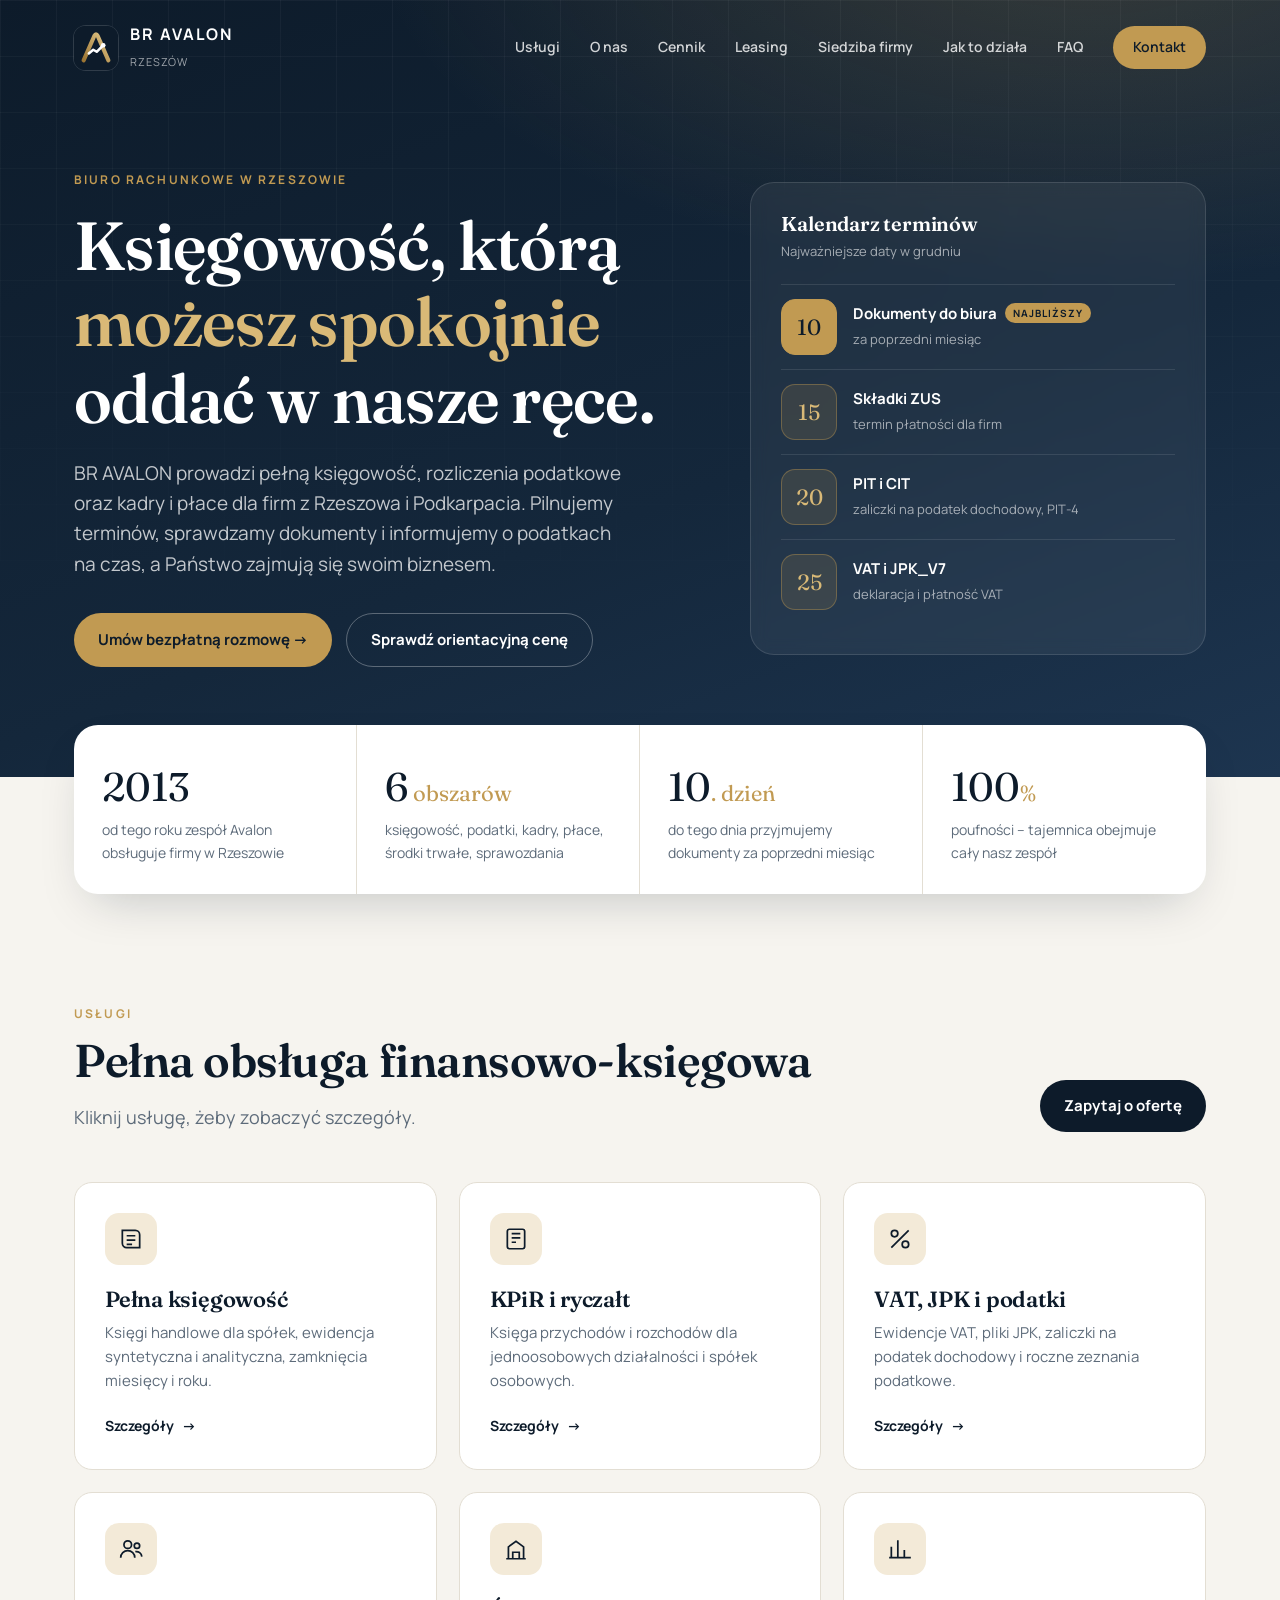
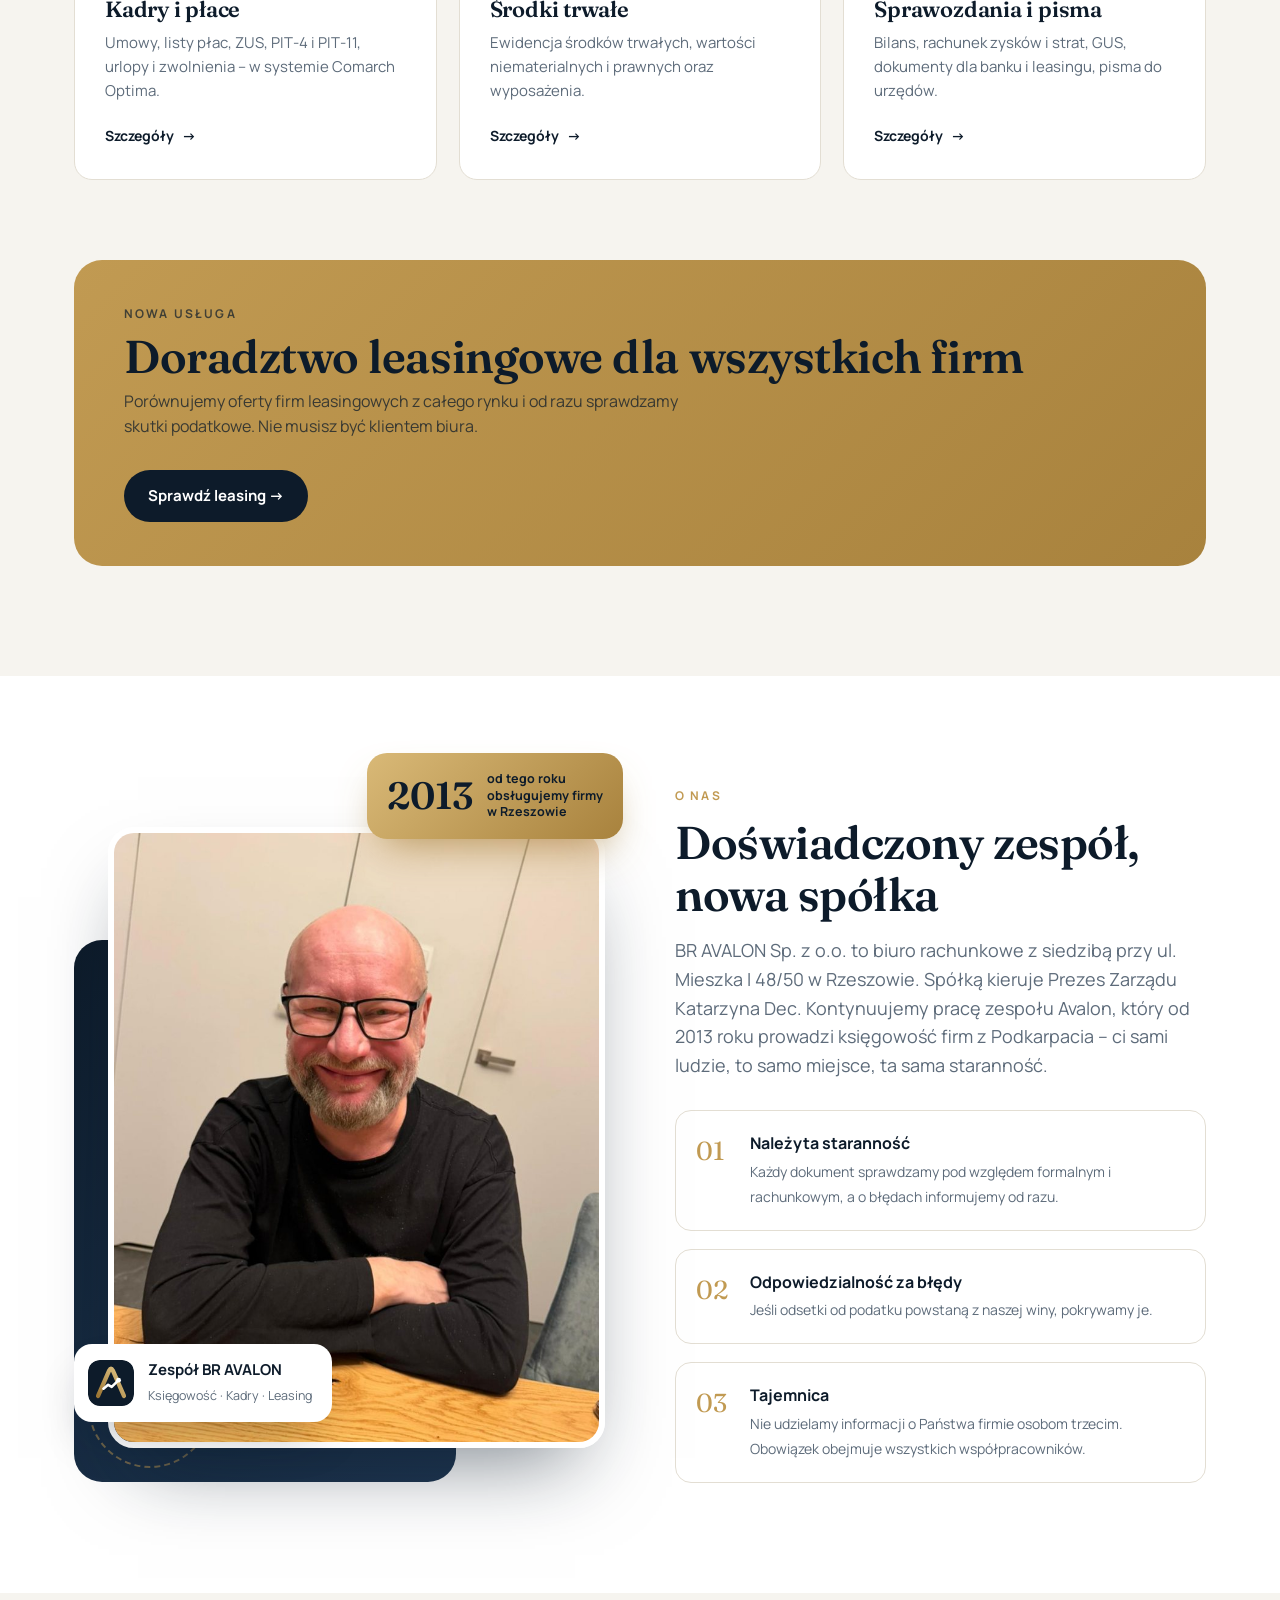
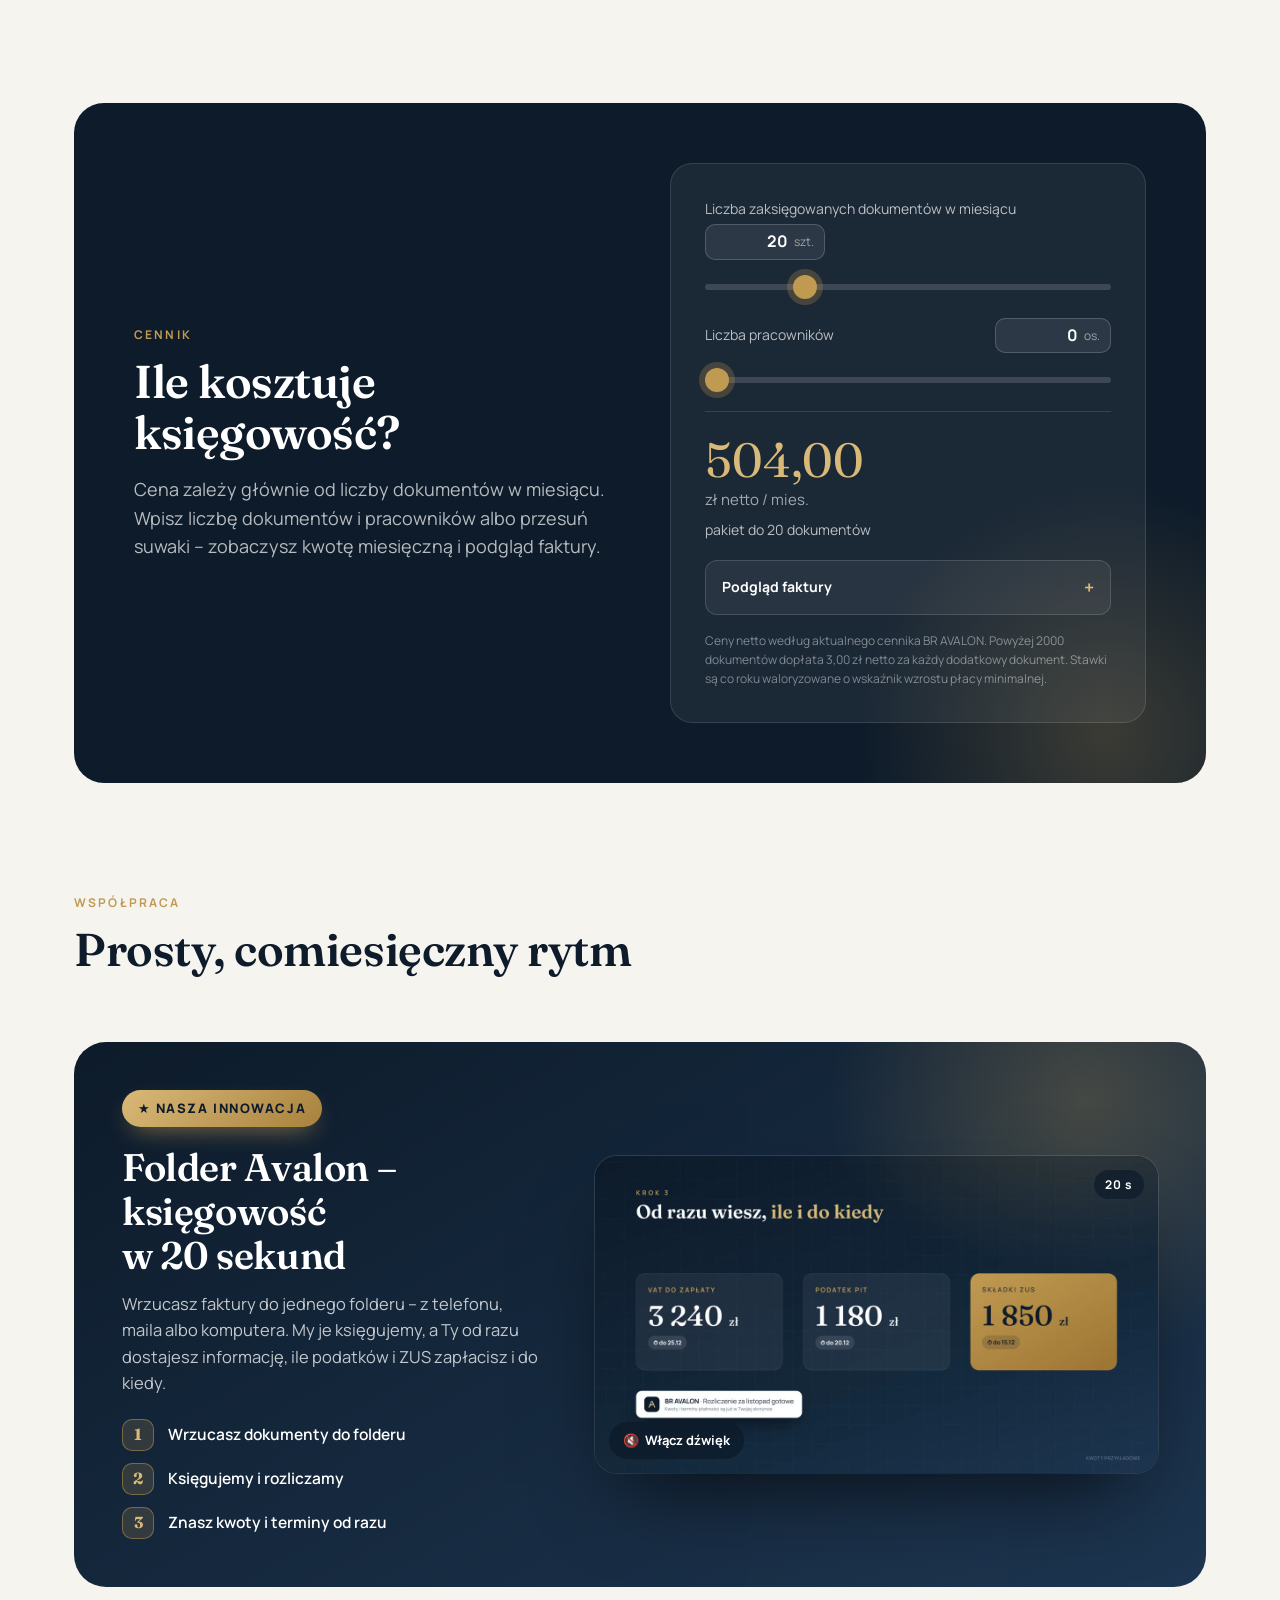
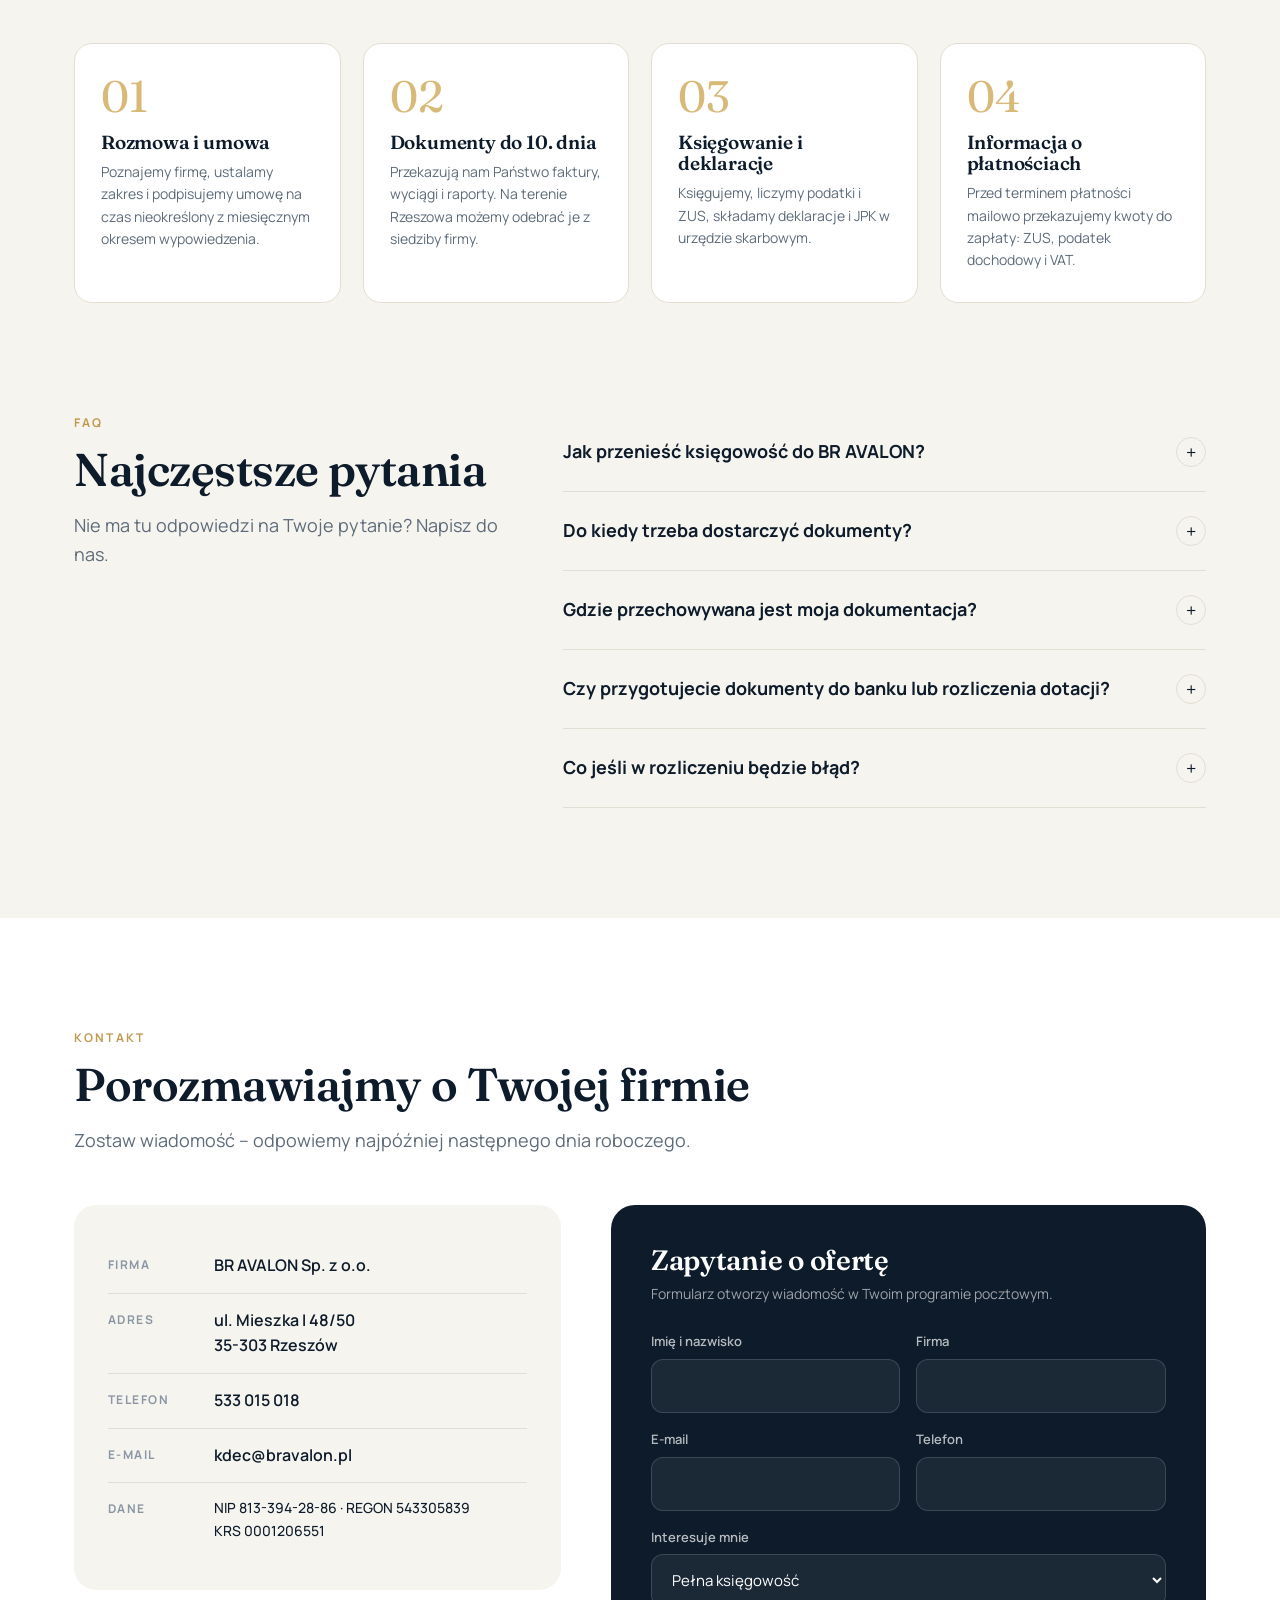
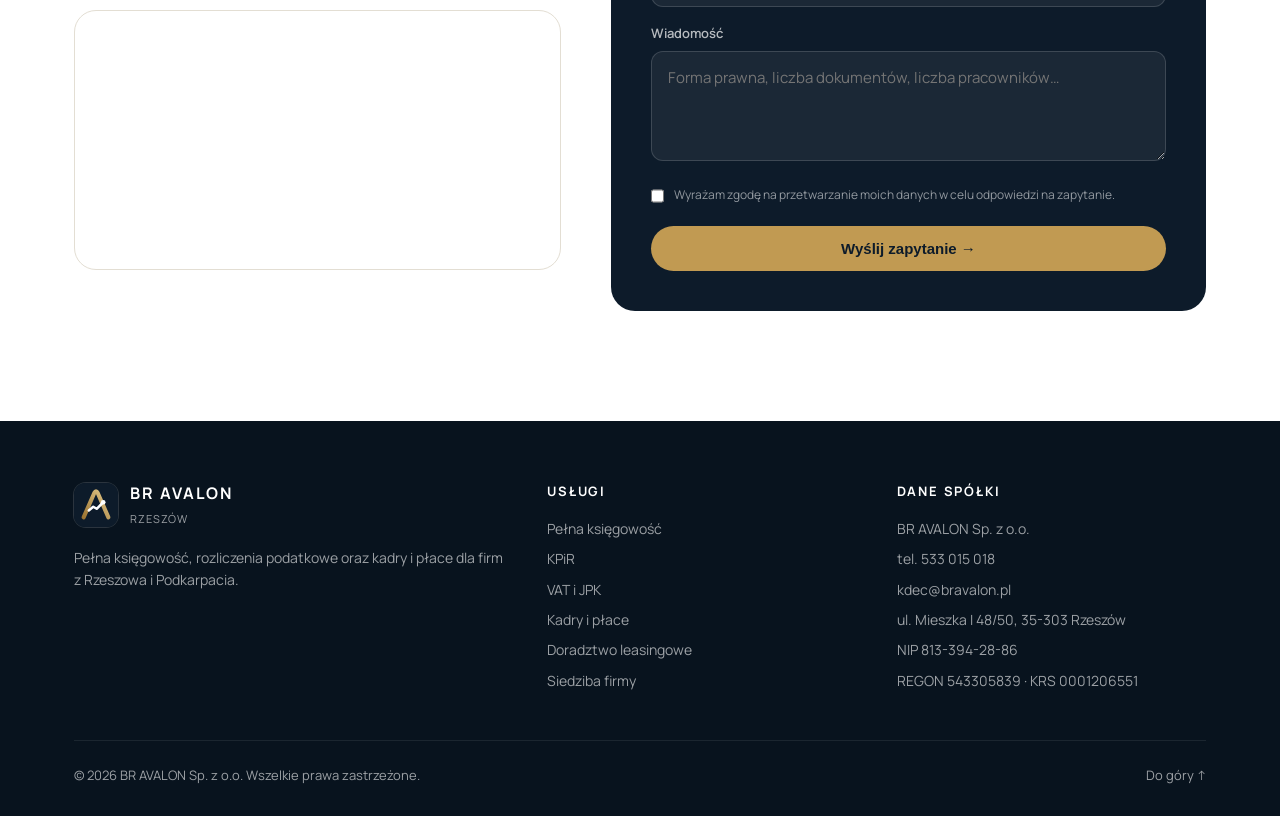
==== commit d2f916b8: "Revert "Hero: zdjęcie zespołu zamiast kalendarza, plakietka z najbliższym terminem" This reverts com" ====
--- a/index.html
+++ b/index.html
@@ -445,40 +445,6 @@
   .ph-mk{width:38px;height:38px;flex-basis:38px}
   .ph-card b{font-size:14px}
 }
-
-/* ===== HERO ZDJĘCIE ===== */
-.hero-photo{position:relative;max-width:470px;justify-self:end;width:100%;padding:24px 0 24px 30px}
-.hp-glow{position:absolute;inset:8% 0 2% 14%;border-radius:40px;background:radial-gradient(closest-side,rgba(193,154,82,.45),transparent);filter:blur(30px)}
-.hp-frame{position:relative;border-radius:30px;overflow:hidden;aspect-ratio:4/5;border:1px solid rgba(217,185,119,.55);box-shadow:0 0 0 8px rgba(255,255,255,.05),0 50px 90px -30px rgba(0,0,0,.75)}
-.hp-frame:after{content:"";position:absolute;inset:0;background:linear-gradient(180deg,transparent 55%,rgba(13,27,42,.55))}
-.hp-frame img{width:100%;height:100%;object-fit:cover;display:block}
-.hp-dl{position:absolute;right:-22px;top:56px;display:flex;align-items:center;gap:12px;padding:12px 18px 12px 12px;border-radius:18px;background:rgba(13,27,42,.82);backdrop-filter:blur(10px);-webkit-backdrop-filter:blur(10px);border:1px solid rgba(193,154,82,.45);box-shadow:0 20px 40px -18px rgba(0,0,0,.7);animation:floaty 5s ease-in-out infinite}
-.hp-dl .day{width:46px;height:46px;border-radius:12px;background:var(--gold);color:var(--ink);display:grid;place-items:center;font-family:var(--serif);font-size:22px;font-weight:600}
-.hp-dl small{display:block;font-size:10px;letter-spacing:.16em;color:var(--gold-2);font-weight:700}
-.hp-dl b{font-size:15px;color:#fff}
-.hp-card{position:absolute;left:0;bottom:56px;display:flex;align-items:center;gap:12px;padding:12px 18px 12px 12px;border-radius:18px;background:#fff;color:var(--ink);box-shadow:0 24px 50px -20px rgba(0,0,0,.6);animation:floaty 5s ease-in-out infinite;animation-delay:-2.5s}
-.hp-card b{display:block;font-size:15px}
-.hp-card span{font-size:12.5px;color:var(--muted)}
-.hp-card .ph-mk,.about-visual .ph-mk{width:44px;height:44px;flex:0 0 44px;border-radius:12px;overflow:hidden}
-.hp-card .ph-mk svg{width:100%;height:100%;display:block}
-@keyframes floaty{0%,100%{transform:translateY(0)}50%{transform:translateY(-8px)}}
-.av-num{font-family:var(--serif);font-size:96px;line-height:1;color:var(--gold-2);margin-bottom:auto;position:relative}
-.about-visual{justify-content:space-between}
-@media (max-width:980px){.hero-photo{justify-self:center;max-width:430px}}
-@media (max-width:720px){
-  .hero-photo{max-width:340px;padding:18px 0 18px 16px;margin:0 auto}
-  .hp-frame{border-radius:24px;box-shadow:0 0 0 6px rgba(255,255,255,.05),0 40px 70px -30px rgba(0,0,0,.75)}
-  .hp-dl{right:-10px;top:34px;padding:9px 14px 9px 9px;border-radius:14px;gap:10px}
-  .hp-dl .day{width:38px;height:38px;font-size:18px;border-radius:10px}
-  .hp-dl b{font-size:13.5px}
-  .hp-dl small{font-size:9px}
-  .hp-card{bottom:38px;padding:9px 14px 9px 9px;border-radius:14px}
-  .hp-card .ph-mk{width:36px;height:36px;flex-basis:36px}
-  .hp-card b{font-size:13.5px}
-  .hp-card span{font-size:11.5px}
-  .av-num{font-size:64px}
-}
-@media (prefers-reduced-motion:reduce){.hp-dl,.hp-card{animation:none}}
 </style>
 </head>
 <body>
@@ -525,21 +491,10 @@
         <a href="#cennik" class="btn btn-ghost">Sprawdź orientacyjną cenę</a>
       </div>
     </div>
-    <div class="hero-photo reveal">
-      <div class="hp-glow"></div>
-      <div class="hp-frame"><img src="assets/zespol.jpg" alt="Zespół BR AVALON" width="800" height="1000" fetchpriority="high"></div>
-      <div class="hp-dl" id="next-dl"><div class="day" id="nd-day">20</div><div><small id="nd-lab">NAJBLIŻSZY TERMIN</small><b id="nd-t">PIT i CIT</b></div></div>
-      <div class="hp-card"><div class="ph-mk"><svg viewBox="0 0 64 64" aria-hidden="true">
-  <defs>
-    <linearGradient id="ghp" x1="0" y1="1" x2="1" y2="0">
-      <stop offset="0" stop-color="#9c7533"/><stop offset="1" stop-color="#e4c98a"/>
-    </linearGradient>
-  </defs>
-  <rect width="64" height="64" rx="16" fill="#0d1b2a"/>
-  <path d="M14 50 L29.5 14.5 Q32 9.5 34.5 14.5 L50 50" fill="none" stroke="url(#ghp)" stroke-width="6" stroke-linecap="round" stroke-linejoin="round"/>
-  <path d="M21.5 40 L28 34.5 L33 37.5 L42.5 28" fill="none" stroke="#ffffff" stroke-width="3.6" stroke-linecap="round" stroke-linejoin="round"/>
-  <circle cx="42.5" cy="28" r="3.4" fill="#ffffff"/>
-</svg></div><div><b>Zespół BR AVALON</b><span>Rzeszów · od 2013 roku</span></div></div>
+    <div class="hero-card reveal">
+      <h3>Kalendarz terminów</h3>
+      <div class="sub" id="cal-sub">Najważniejsze daty w bieżącym miesiącu</div>
+      <div id="deadlines"></div>
     </div>
   </div>
 </header>
@@ -613,10 +568,23 @@
 
 <section class="about" id="o-nas">
   <div class="wrap about-grid">
-    <div class="about-visual reveal">
-      <div class="av-num">2013</div>
-      <blockquote>Ci sami ludzie, to samo miejsce, <span style="color:var(--gold-2)">ta sama staranność.</span></blockquote>
-      <cite>Zespół BR AVALON · Rzeszów</cite>
+    <div class="about-photo reveal">
+      <div class="ph-frame"><img src="assets/zespol.jpg" alt="Zespół BR AVALON" width="800" height="1000" loading="lazy"></div>
+      <div class="ph-badge"><div class="ph-n">2013</div><div class="ph-t">od tego roku<br>obsługujemy firmy<br>w Rzeszowie</div></div>
+      <div class="ph-card">
+        <div class="ph-mk"><svg viewBox="0 0 64 64" aria-hidden="true">
+  <defs>
+    <linearGradient id="gph" x1="0" y1="1" x2="1" y2="0">
+      <stop offset="0" stop-color="#9c7533"/><stop offset="1" stop-color="#e4c98a"/>
+    </linearGradient>
+  </defs>
+  <rect width="64" height="64" rx="16" fill="#0d1b2a"/>
+  <path d="M14 50 L29.5 14.5 Q32 9.5 34.5 14.5 L50 50" fill="none" stroke="url(#gph)" stroke-width="6" stroke-linecap="round" stroke-linejoin="round"/>
+  <path d="M21.5 40 L28 34.5 L33 37.5 L42.5 28" fill="none" stroke="#ffffff" stroke-width="3.6" stroke-linecap="round" stroke-linejoin="round"/>
+  <circle cx="42.5" cy="28" r="3.4" fill="#ffffff"/>
+</svg></div>
+        <div><b>Zespół BR AVALON</b><span>Księgowość · Kadry · Leasing</span></div>
+      </div>
     </div>
     <div class="reveal">
       <div class="eyebrow">O nas</div>
@@ -830,13 +798,14 @@
 document.getElementById('burger').addEventListener('click',()=>menu.classList.toggle('open'));
 menu.querySelectorAll('a').forEach(a=>a.addEventListener('click',()=>menu.classList.remove('open')));
 
-// ---- Najbliższy termin (plakietka na zdjęciu)
+// ---- Kalendarz terminów
 (function(){
-  const d=new Date().getDate();
-  const list=[[10,'Dokumenty do biura'],[15,'Składki ZUS'],[20,'PIT i CIT'],[25,'VAT i JPK_V7']];
+  const now=new Date(),d=now.getDate();
+  const months=['styczniu','lutym','marcu','kwietniu','maju','czerwcu','lipcu','sierpniu','wrześniu','październiku','listopadzie','grudniu'];
+  document.getElementById('cal-sub').textContent='Najważniejsze daty w '+months[now.getMonth()];
+  const list=[[10,'Dokumenty do biura','za poprzedni miesiąc'],[15,'Składki ZUS','termin płatności dla firm'],[20,'PIT i CIT','zaliczki na podatek dochodowy, PIT‑4'],[25,'VAT i JPK_V7','deklaracja i płatność VAT']];
   const next=list.find(x=>x[0]>=d)||list[0];
-  const el=document.getElementById('nd-day');if(!el)return;
-  el.textContent=next[0];document.getElementById('nd-t').textContent=next[1];
+  document.getElementById('deadlines').innerHTML=list.map(x=>'<div class="deadline'+(x===next?' next':'')+'"><div class="day">'+x[0]+'</div><div><b>'+x[1]+'</b><span>'+x[2]+'</span></div></div>').join('');
 })();
 
 // ---- Liczniki
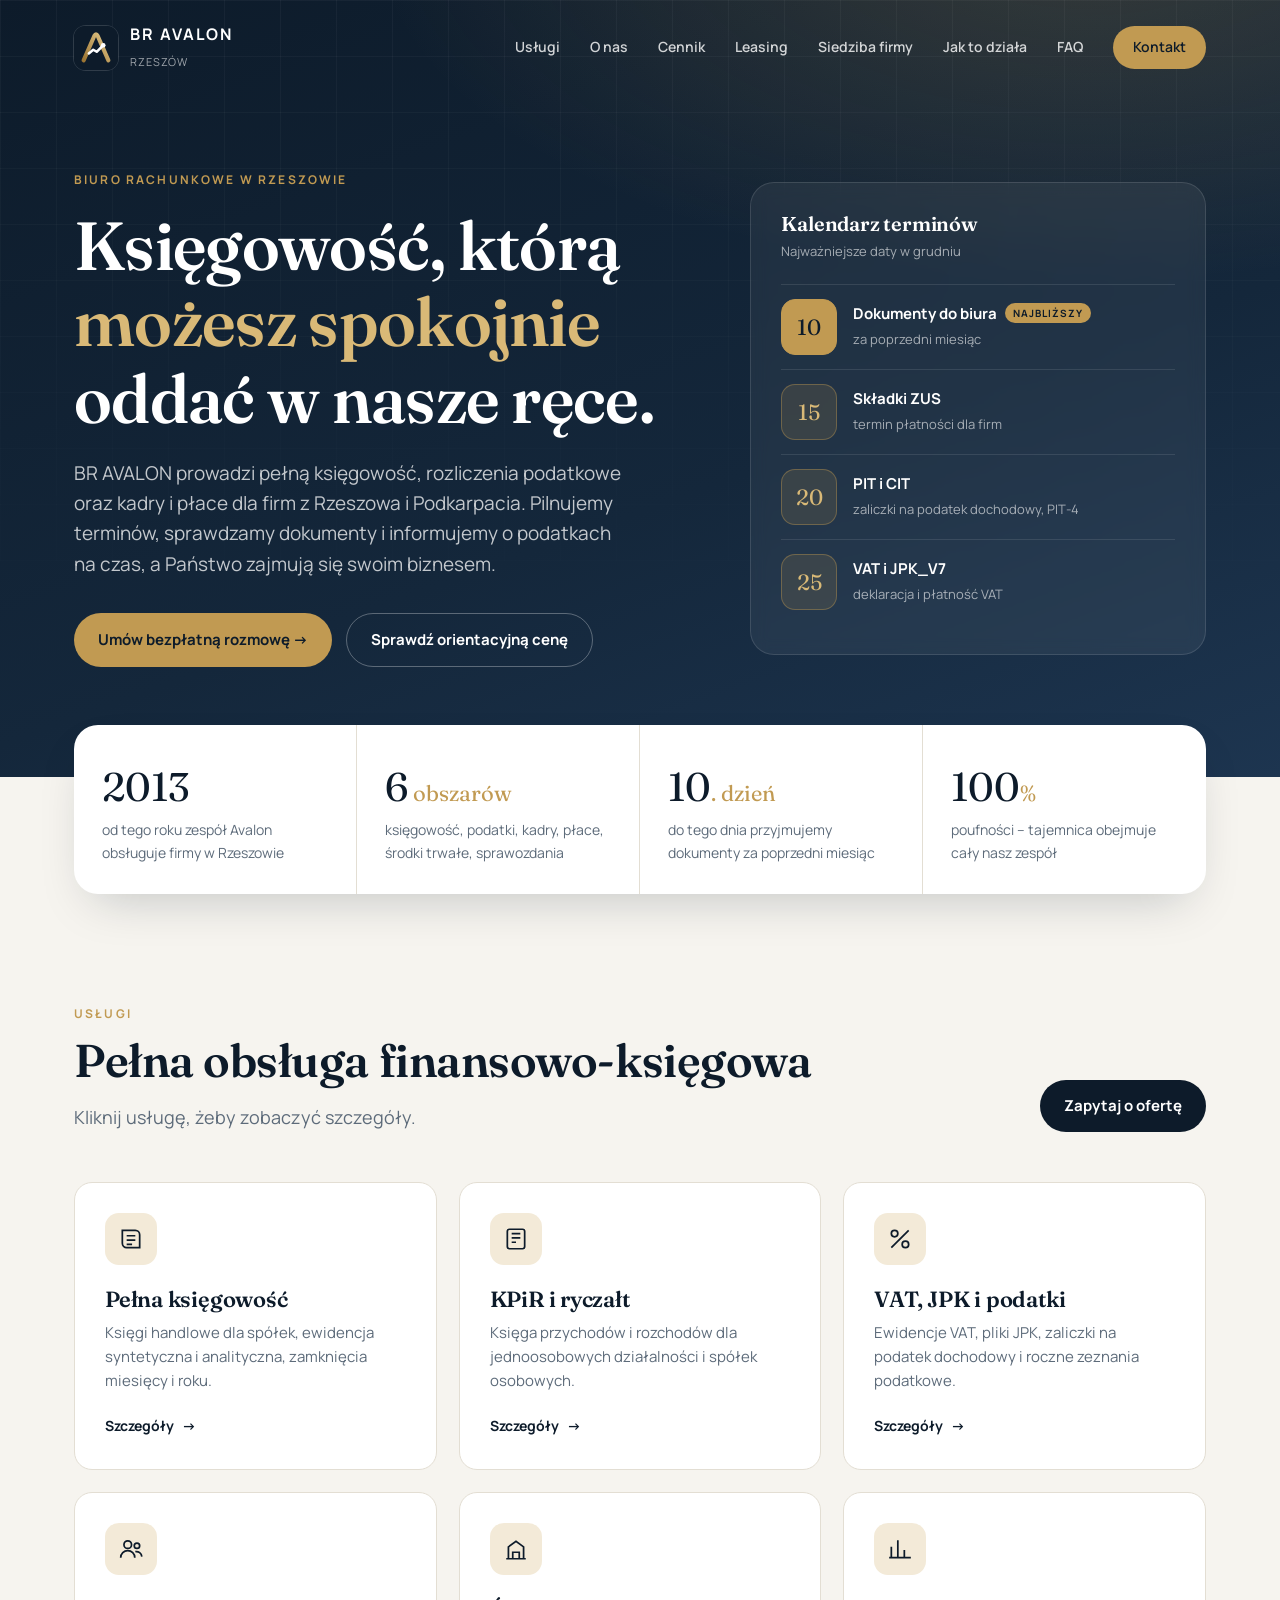
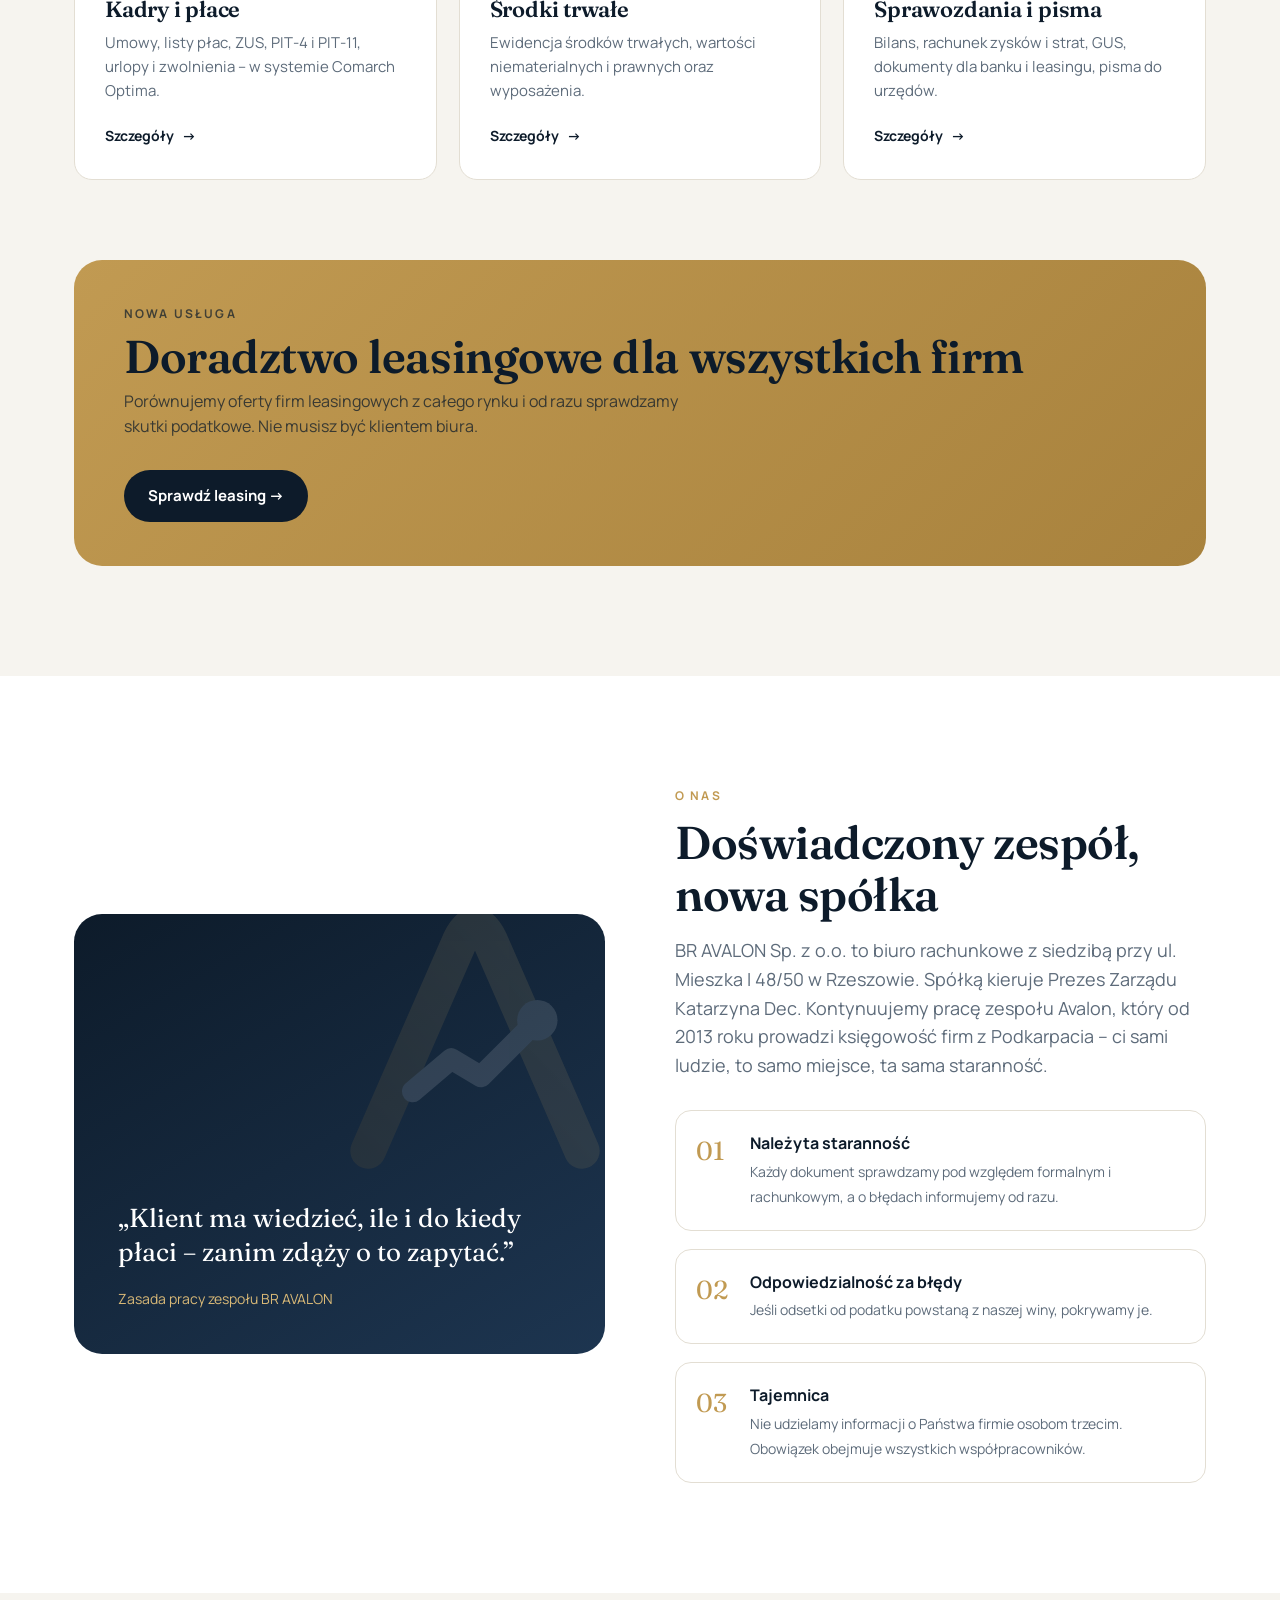
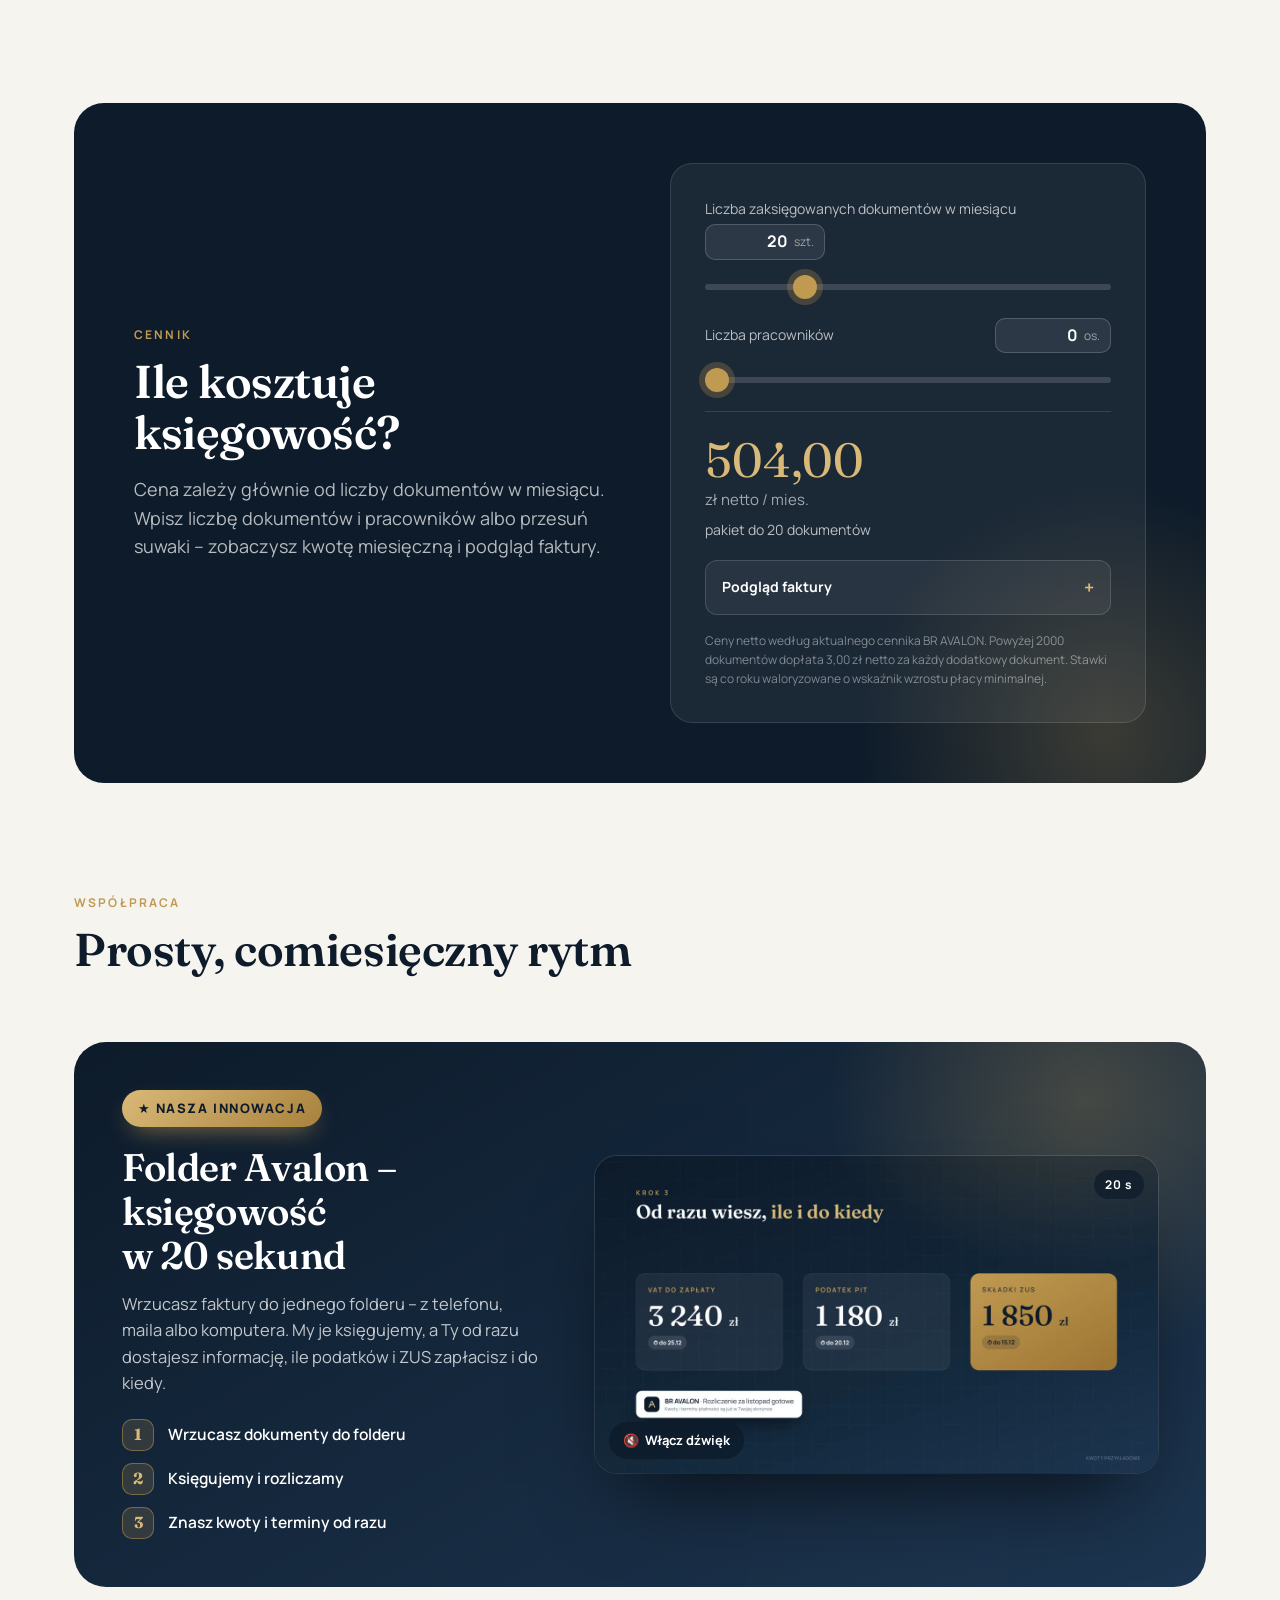
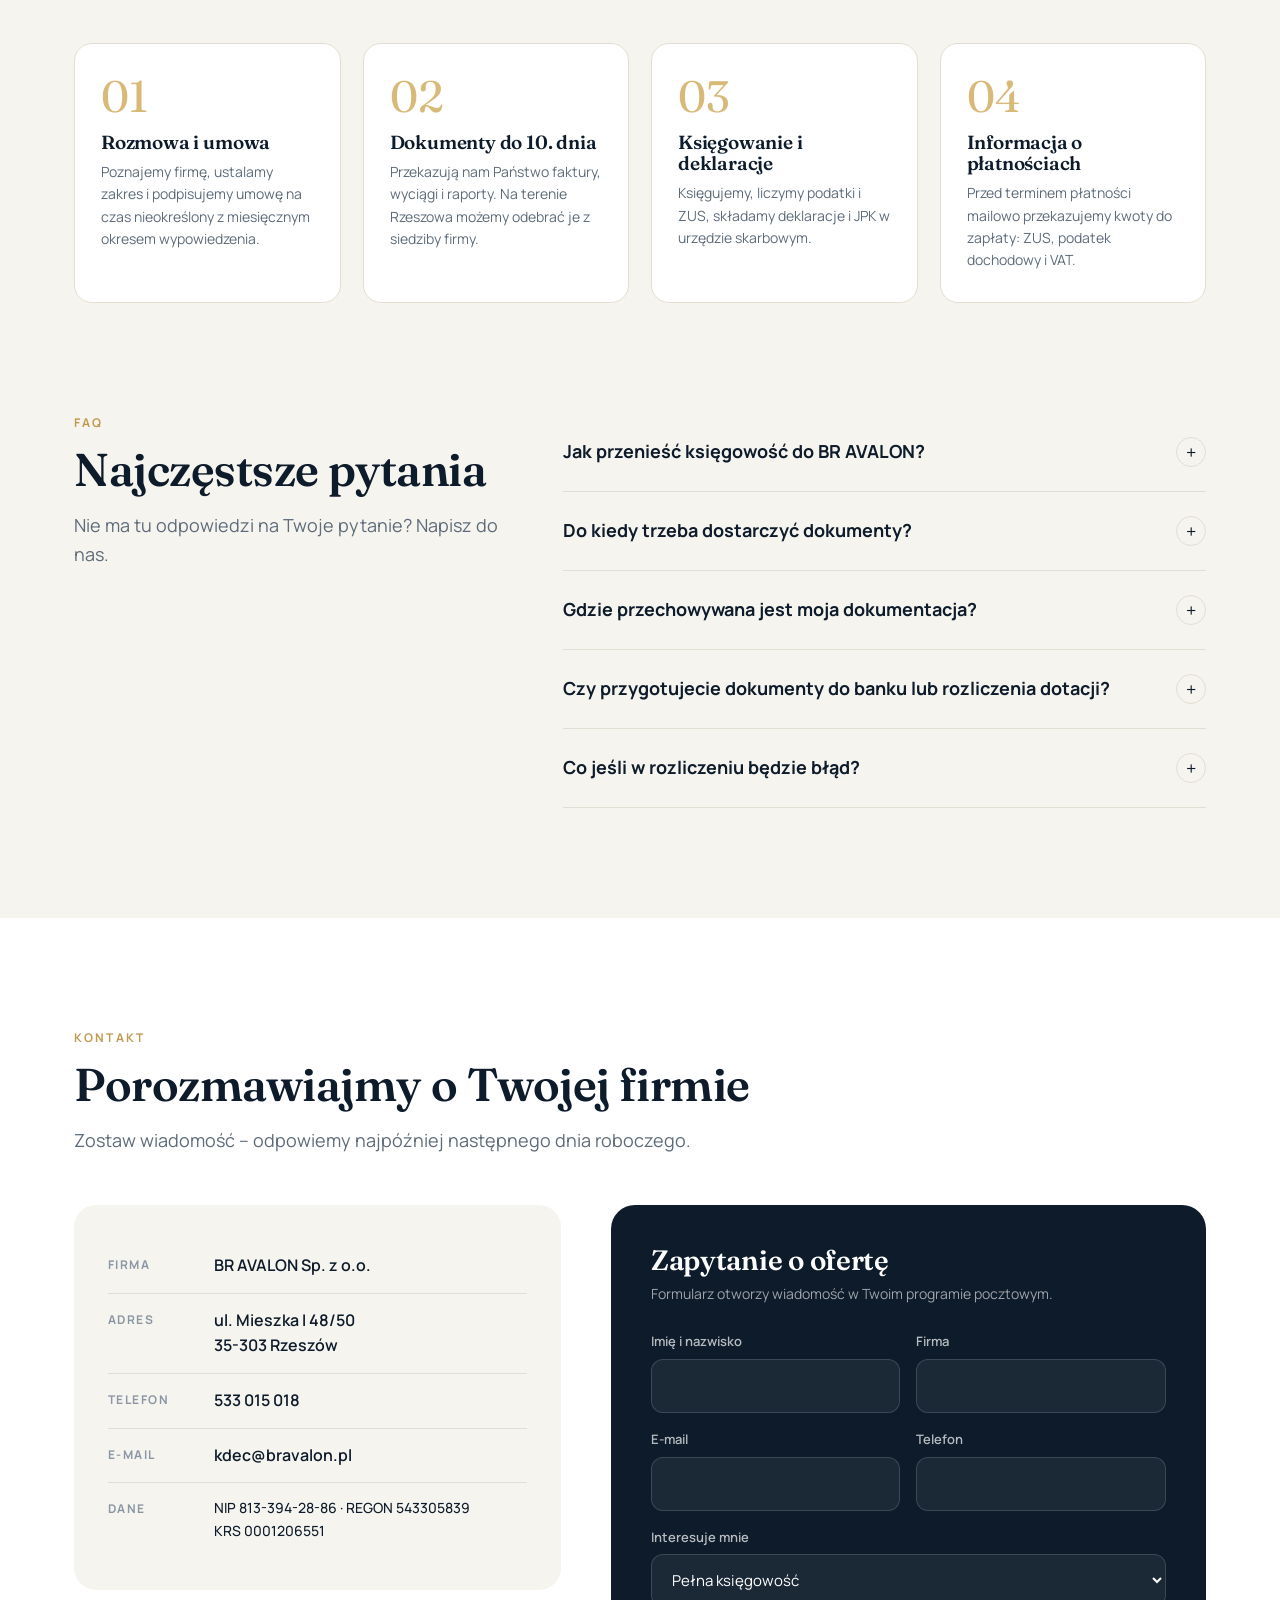
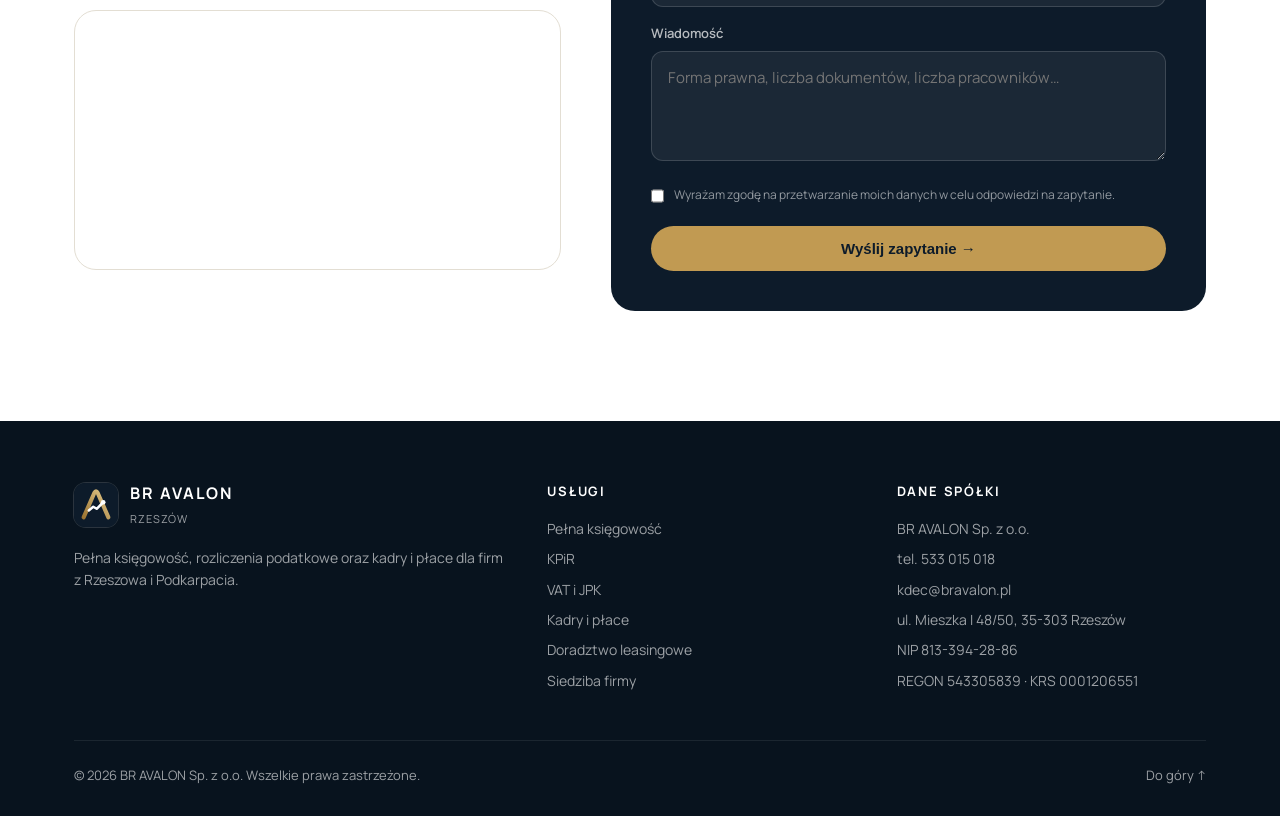
==== commit 5c68c3b7: "Revert "O nas: zdjęcie zespołu zamiast cytatu" This reverts commit 569c0b980a48c32bd17a8d22b4005dfc2" ====
--- a/index.html
+++ b/index.html
@@ -417,34 +417,6 @@
   .vid-text p{font-size:15px}
   .inno{font-size:11.5px;padding:7px 13px}
 }
-
-/* ===== ZDJĘCIE O NAS ===== */
-.about-photo{position:relative;padding:40px 0 34px 34px}
-.about-photo:before{content:"";position:absolute;left:0;bottom:0;width:72%;height:78%;border-radius:28px;background:linear-gradient(150deg,var(--ink),var(--ink-3))}
-.about-photo:after{content:"";position:absolute;left:14px;bottom:14px;width:120px;height:120px;border-radius:50%;border:2px dashed rgba(193,154,82,.55)}
-.ph-frame{position:relative;z-index:1;border-radius:26px;overflow:hidden;aspect-ratio:4/5;box-shadow:0 40px 80px -30px rgba(13,27,42,.55);border:6px solid #fff}
-.ph-frame img{width:100%;height:100%;object-fit:cover;display:block;transition:transform .8s ease}
-.about-photo:hover .ph-frame img{transform:scale(1.03)}
-.ph-badge{position:absolute;z-index:2;right:-18px;top:-34px;background:linear-gradient(135deg,#d9b977,#a8823d);color:var(--ink);border-radius:20px;padding:18px 20px;box-shadow:0 20px 40px -16px rgba(168,130,61,.8);display:flex;align-items:center;gap:14px}
-.ph-n{font-family:var(--serif);font-size:38px;font-weight:600;line-height:1}
-.ph-t{font-size:12.5px;font-weight:700;line-height:1.35}
-.ph-card{position:absolute;z-index:2;left:0;bottom:60px;background:#fff;border-radius:18px;padding:14px 20px 14px 14px;display:flex;align-items:center;gap:14px;box-shadow:0 24px 50px -20px rgba(13,27,42,.45)}
-.ph-mk{width:46px;height:46px;flex:0 0 46px;border-radius:12px;overflow:hidden}
-.ph-mk svg{width:100%;height:100%;display:block}
-.ph-card b{display:block;font-size:15px}
-.ph-card span{font-size:12.5px;color:var(--muted)}
-@media (max-width:980px){.about-photo{max-width:520px;margin:0 auto}}
-@media (max-width:720px){
-  .about-photo{padding:30px 0 22px 18px;margin:0 6px}
-  .about-photo:after{width:80px;height:80px;left:4px;bottom:4px}
-  .ph-frame{border-width:4px;border-radius:20px}
-  .ph-badge{right:-6px;top:-26px;padding:10px 14px;border-radius:16px;gap:10px}
-  .ph-n{font-size:28px}
-  .ph-t{font-size:11px}
-  .ph-card{bottom:40px;left:-4px;padding:10px 14px 10px 10px;border-radius:14px}
-  .ph-mk{width:38px;height:38px;flex-basis:38px}
-  .ph-card b{font-size:14px}
-}
 </style>
 </head>
 <body>
@@ -568,23 +540,9 @@
 
 <section class="about" id="o-nas">
   <div class="wrap about-grid">
-    <div class="about-photo reveal">
-      <div class="ph-frame"><img src="assets/zespol.jpg" alt="Zespół BR AVALON" width="800" height="1000" loading="lazy"></div>
-      <div class="ph-badge"><div class="ph-n">2013</div><div class="ph-t">od tego roku<br>obsługujemy firmy<br>w Rzeszowie</div></div>
-      <div class="ph-card">
-        <div class="ph-mk"><svg viewBox="0 0 64 64" aria-hidden="true">
-  <defs>
-    <linearGradient id="gph" x1="0" y1="1" x2="1" y2="0">
-      <stop offset="0" stop-color="#9c7533"/><stop offset="1" stop-color="#e4c98a"/>
-    </linearGradient>
-  </defs>
-  <rect width="64" height="64" rx="16" fill="#0d1b2a"/>
-  <path d="M14 50 L29.5 14.5 Q32 9.5 34.5 14.5 L50 50" fill="none" stroke="url(#gph)" stroke-width="6" stroke-linecap="round" stroke-linejoin="round"/>
-  <path d="M21.5 40 L28 34.5 L33 37.5 L42.5 28" fill="none" stroke="#ffffff" stroke-width="3.6" stroke-linecap="round" stroke-linejoin="round"/>
-  <circle cx="42.5" cy="28" r="3.4" fill="#ffffff"/>
-</svg></div>
-        <div><b>Zespół BR AVALON</b><span>Księgowość · Kadry · Leasing</span></div>
-      </div>
+    <div class="about-visual reveal">
+      <blockquote>„Klient ma wiedzieć, ile i do kiedy płaci – zanim zdąży o to zapytać.”</blockquote>
+      <cite>Zasada pracy zespołu BR AVALON</cite>
     </div>
     <div class="reveal">
       <div class="eyebrow">O nas</div>
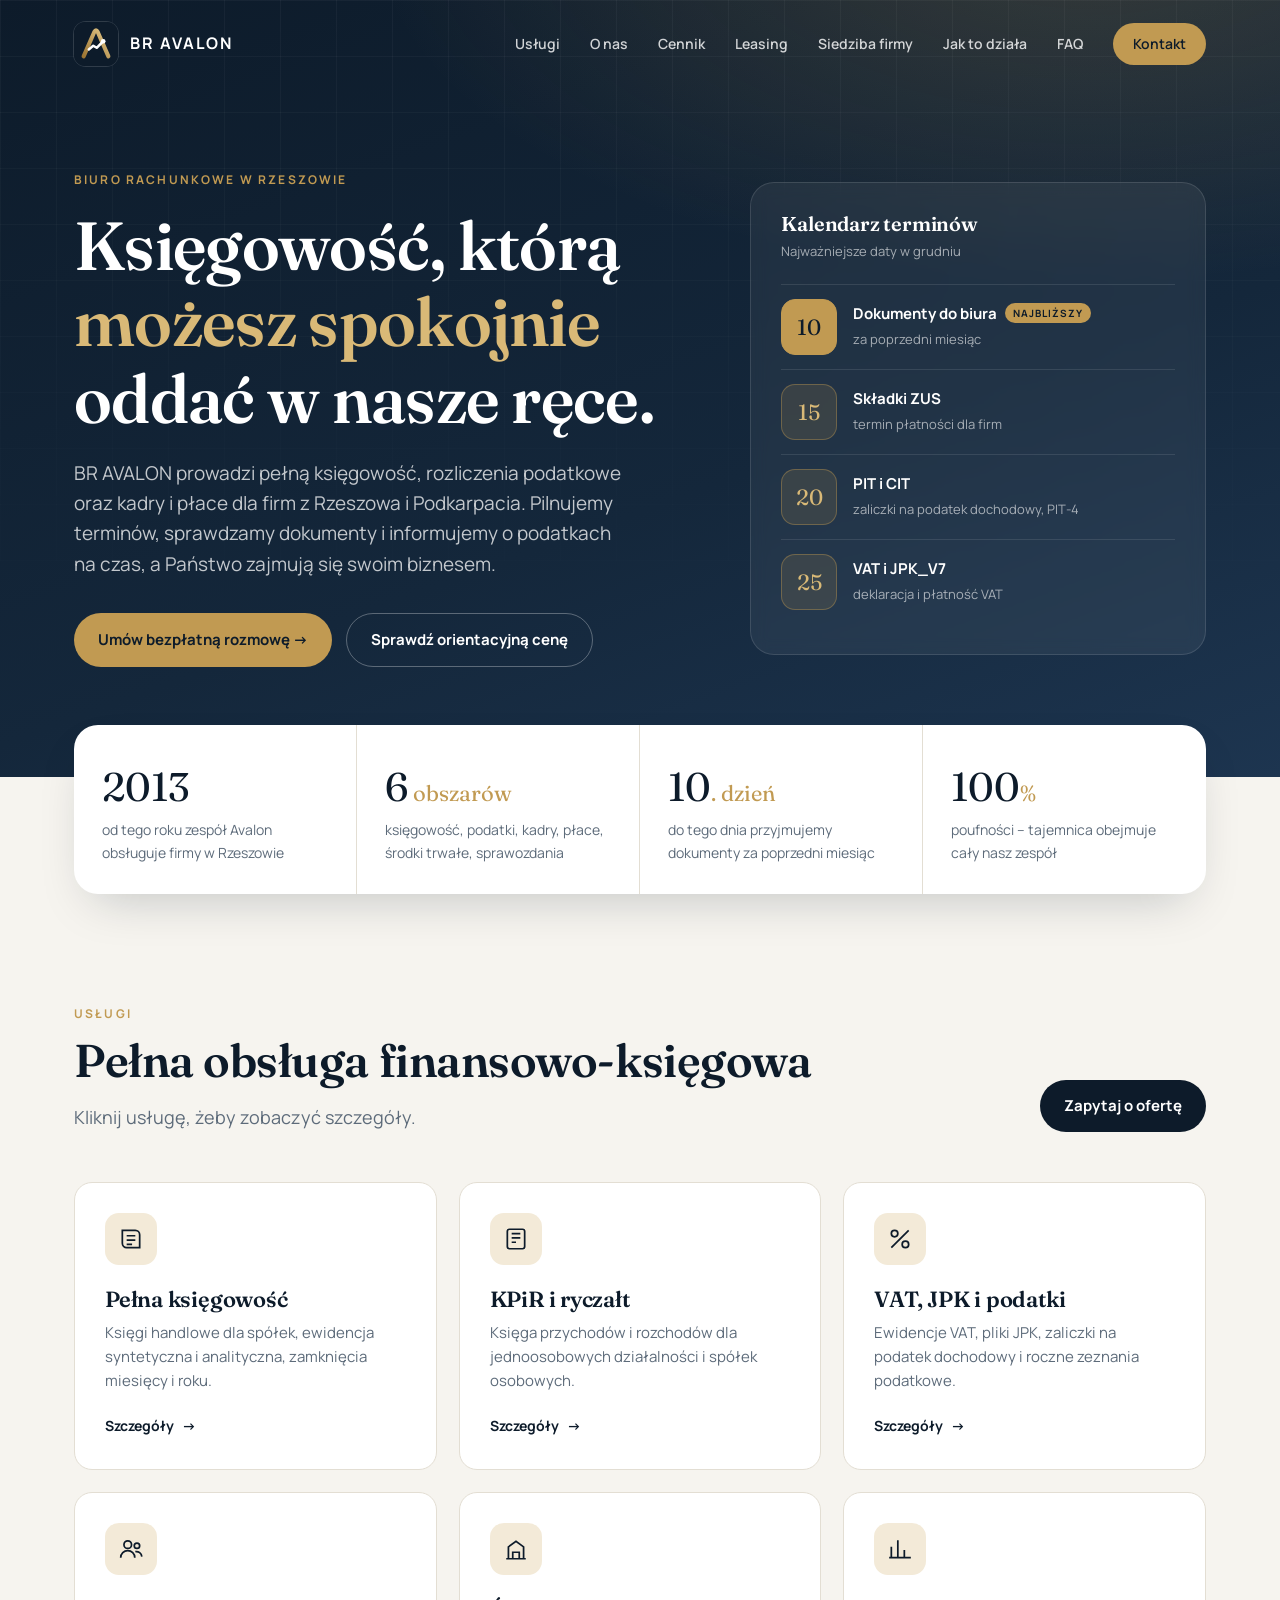
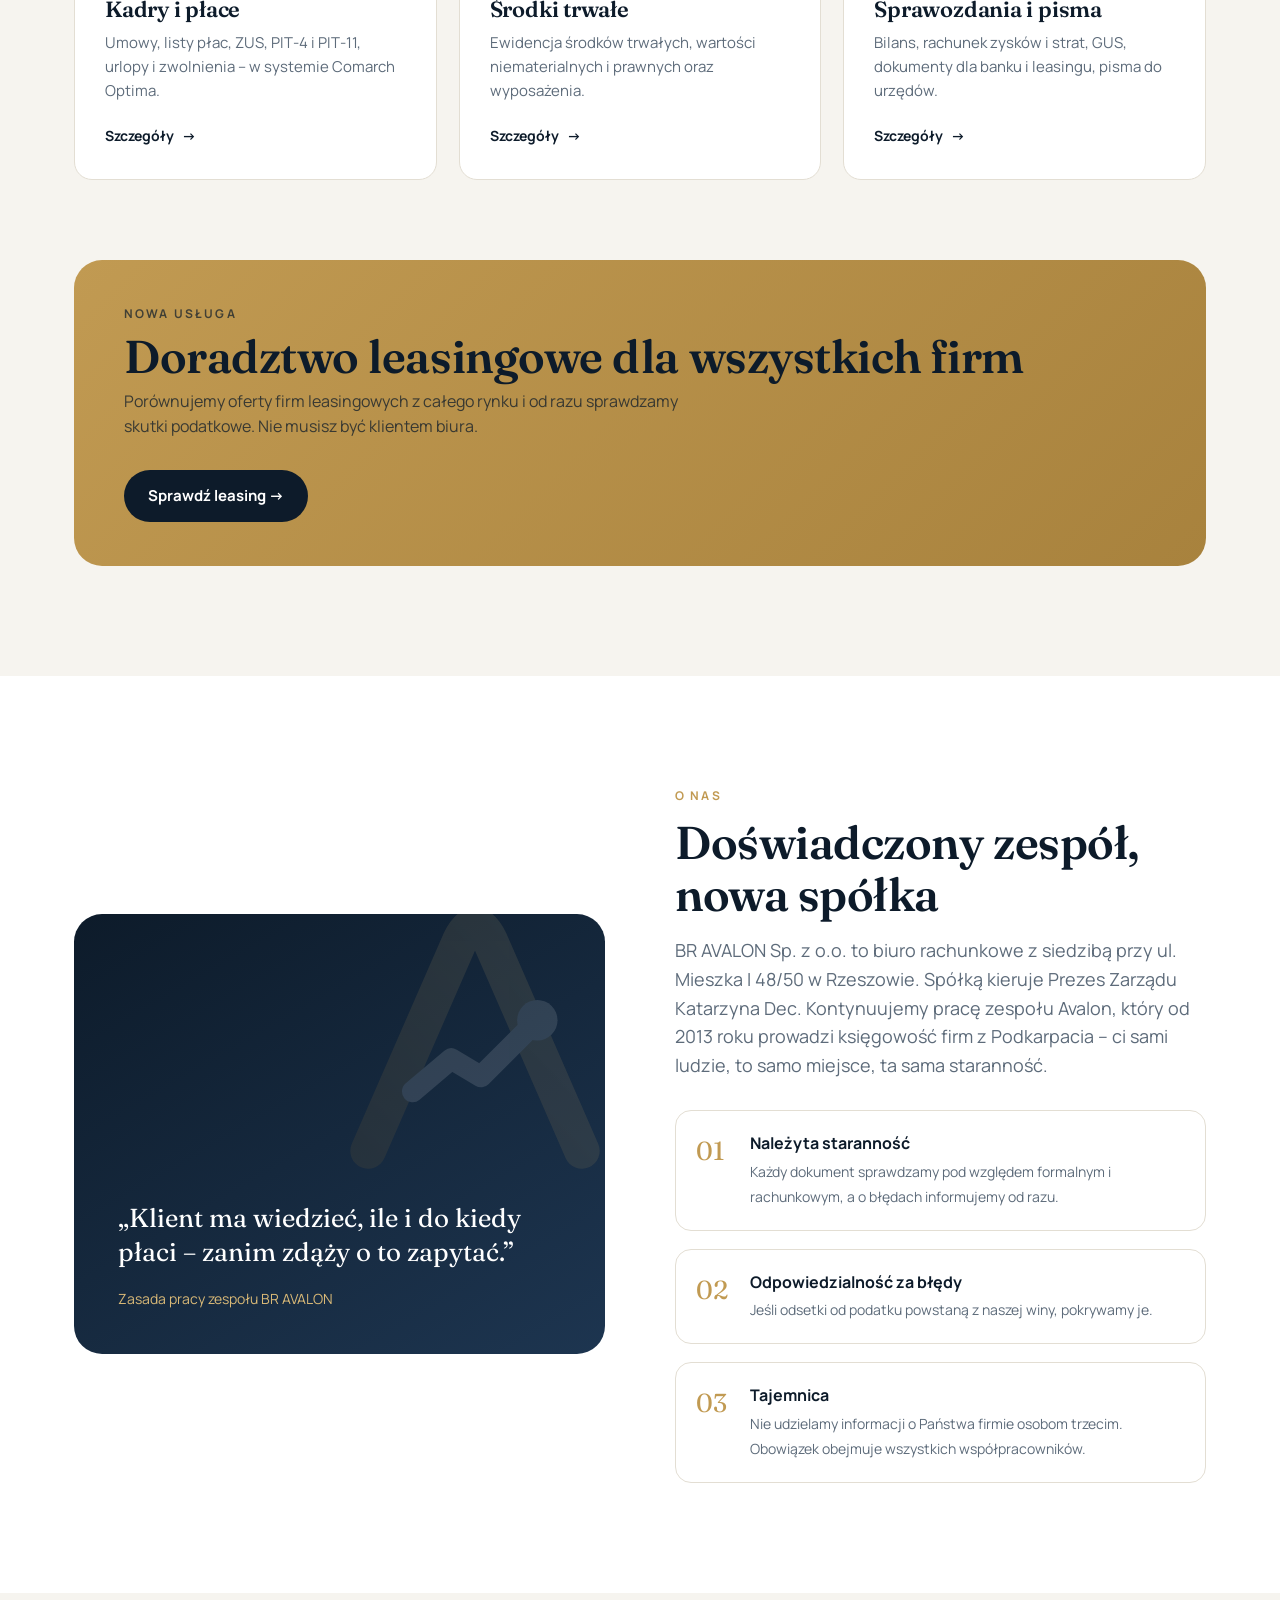
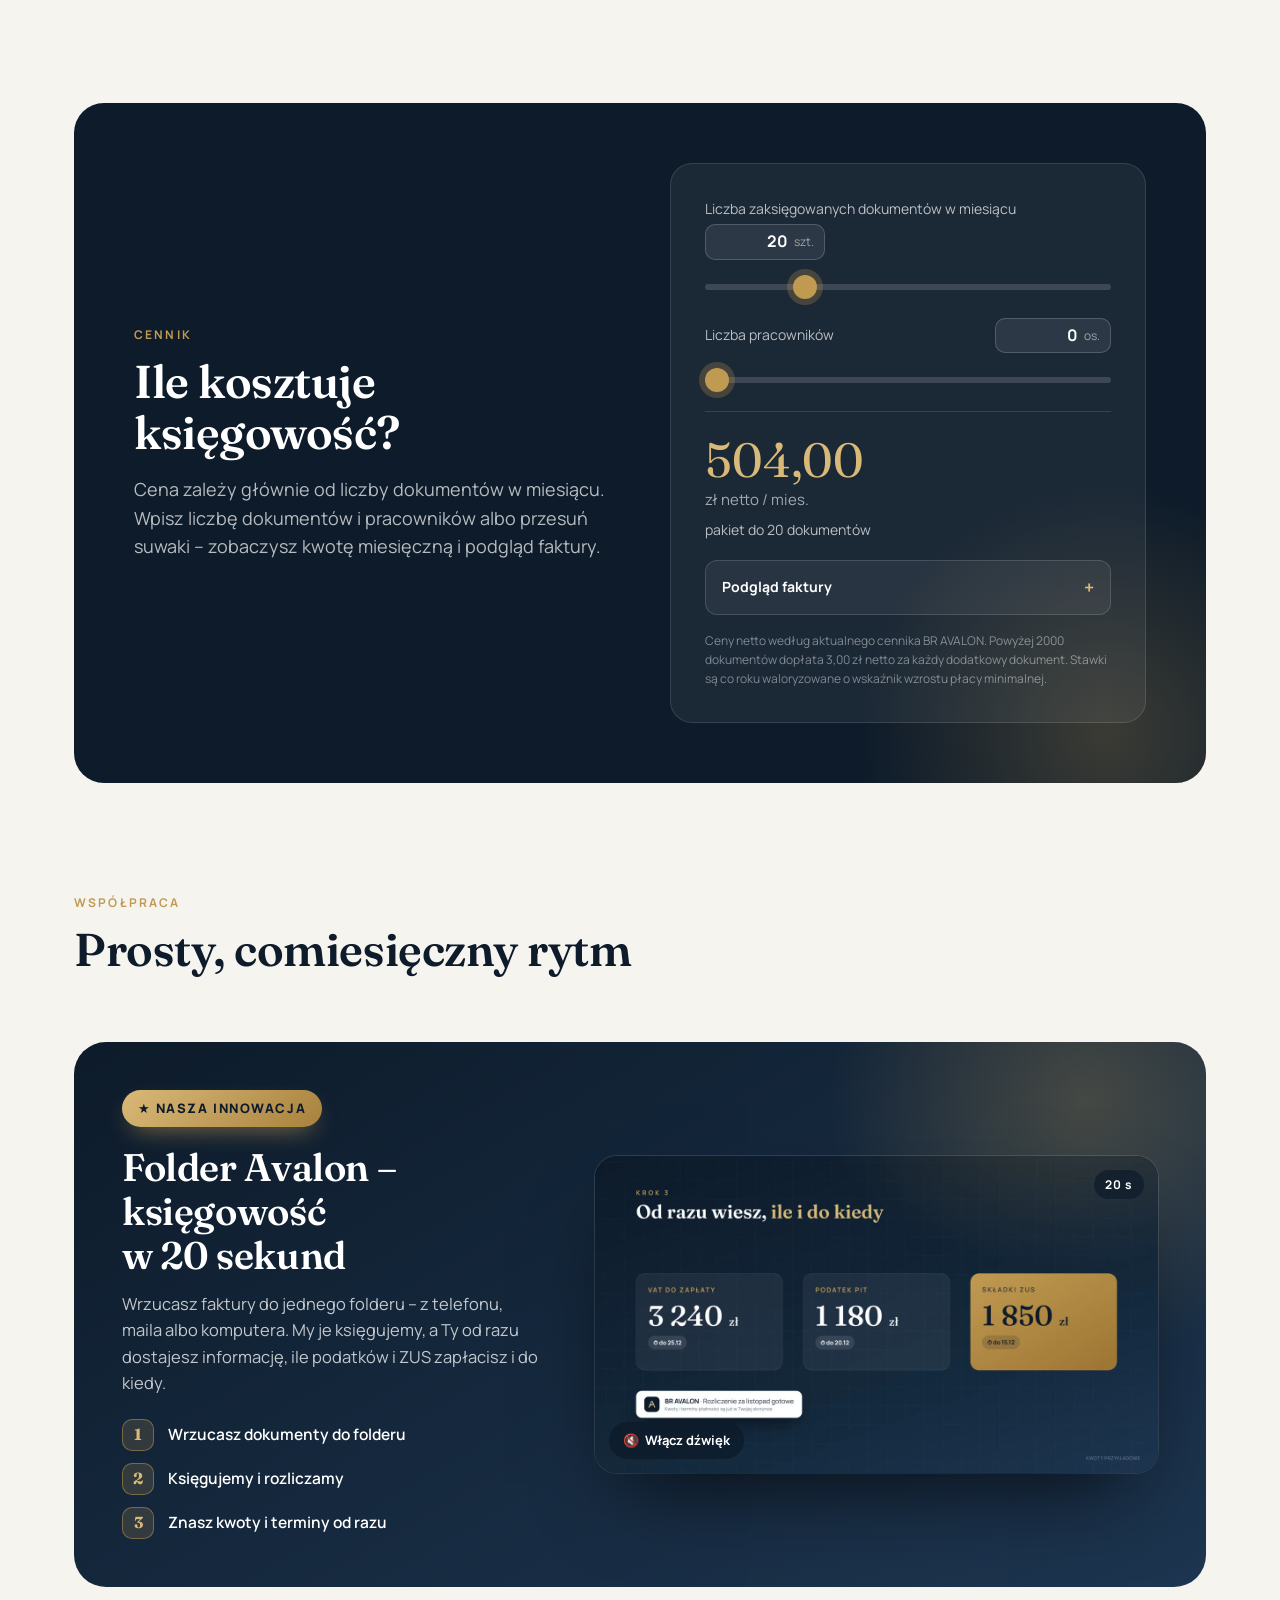
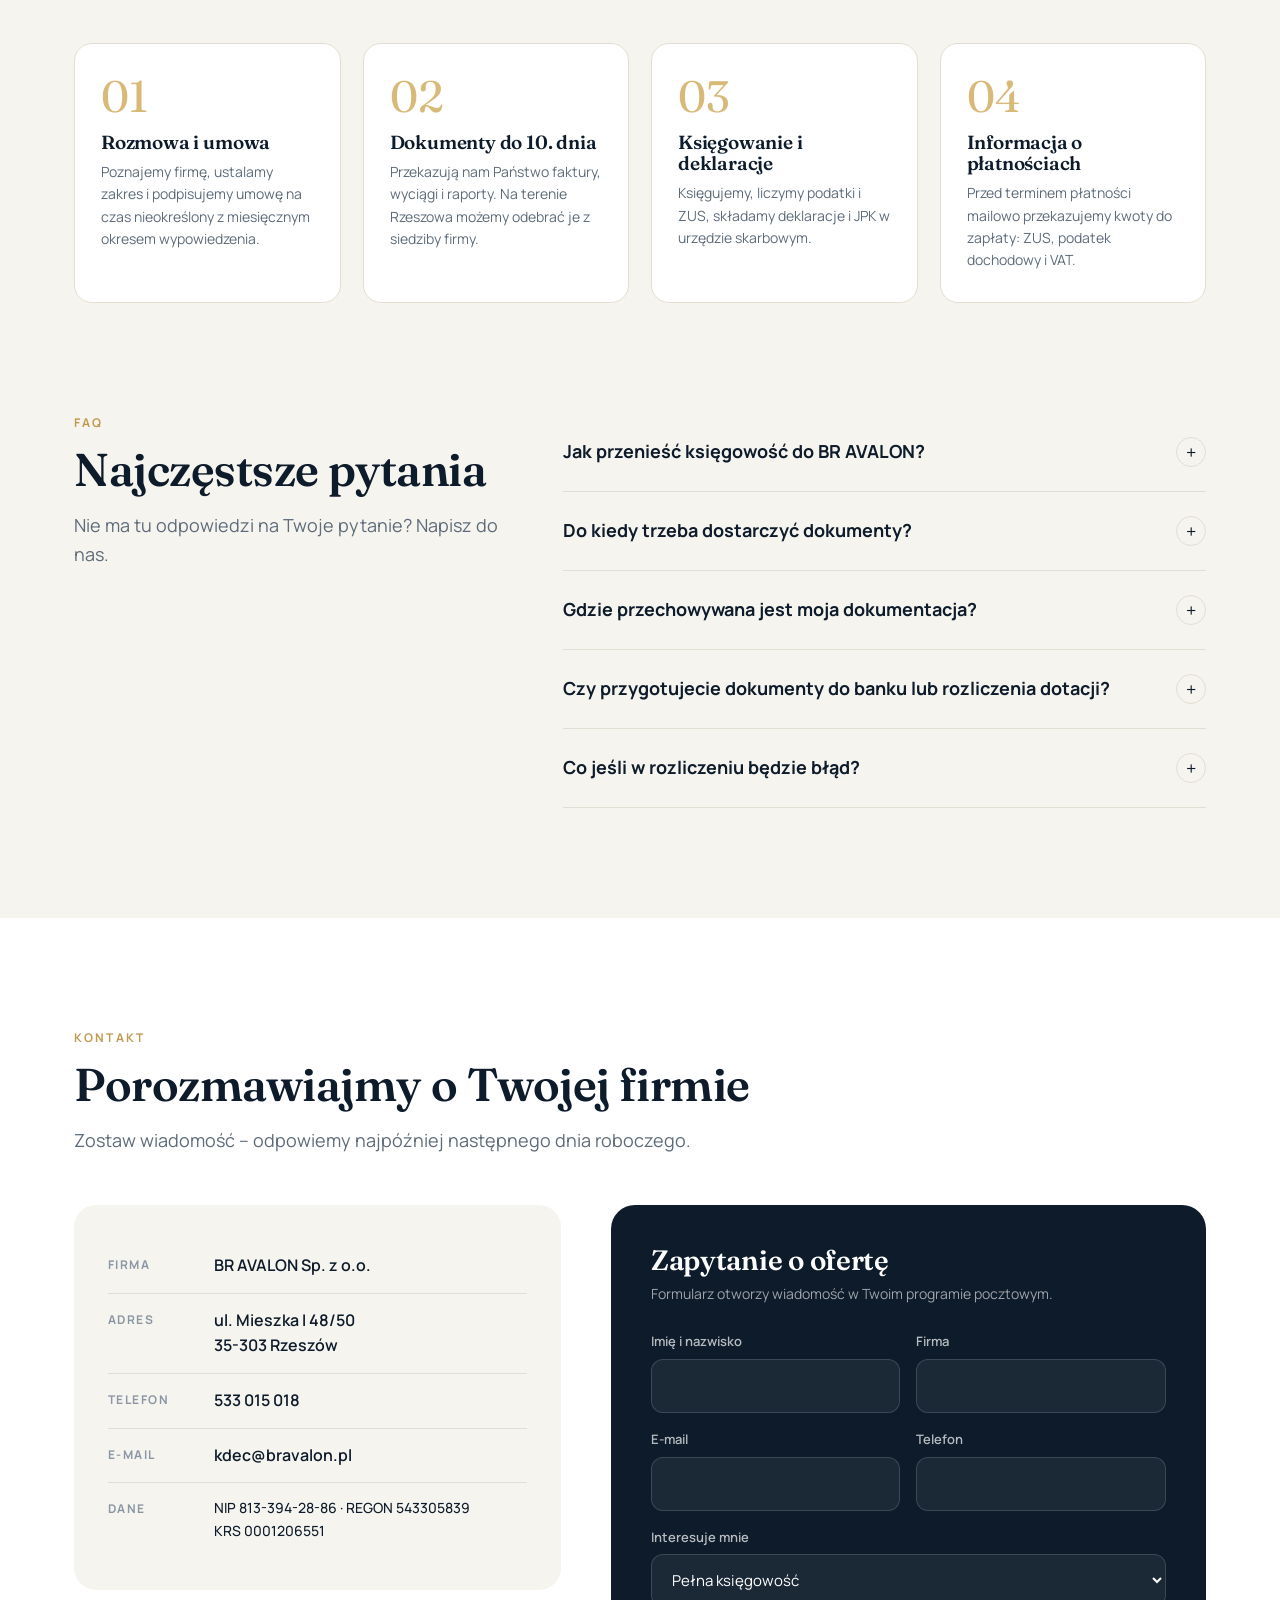
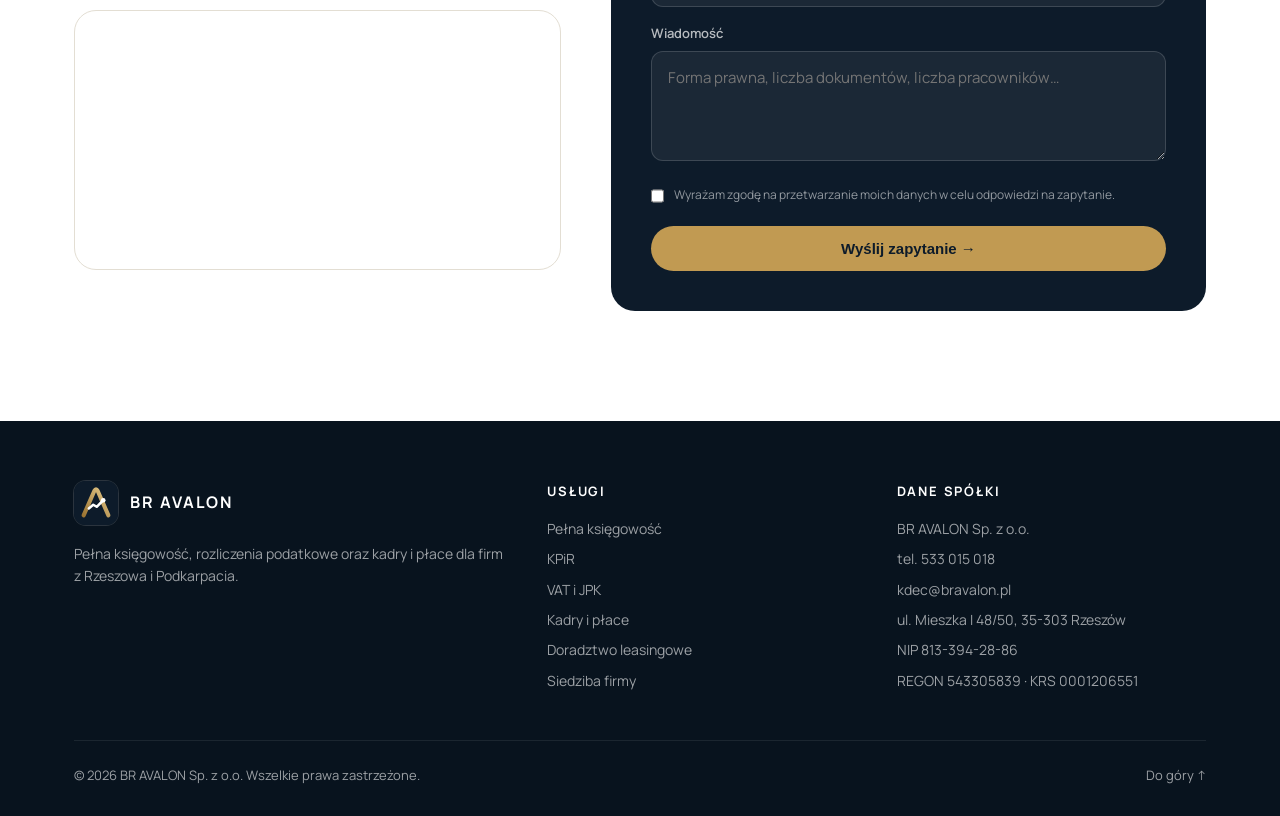
==== commit 8b6a4dd1: "Logo bez 'Rzeszów', nazwa wyśrodkowana względem znaku Co-Authored-By: Claude Opus 5.5 <noreply@anthr" ====
--- a/index.html
+++ b/index.html
@@ -436,7 +436,7 @@
   <circle cx="42.5" cy="28" r="3.4" fill="#ffffff"/>
 </svg>
 </div>
-      <div class="logo-txt"><b>BR AVALON</b><span>RZESZÓW</span></div>
+      <div class="logo-txt"><b>BR AVALON</b></div>
     </a>
     <div class="menu" id="menu">
       <a href="#uslugi">Usługi</a>
@@ -705,7 +705,7 @@
   <path d="M21.5 40 L28 34.5 L33 37.5 L42.5 28" fill="none" stroke="#ffffff" stroke-width="3.6" stroke-linecap="round" stroke-linejoin="round"/>
   <circle cx="42.5" cy="28" r="3.4" fill="#ffffff"/>
 </svg>
-</div><div class="logo-txt"><b>BR AVALON</b><span>RZESZÓW</span></div></div>
+</div><div class="logo-txt"><b>BR AVALON</b></div></div>
         <p>Pełna księgowość, rozliczenia podatkowe oraz kadry i płace dla firm z Rzeszowa i Podkarpacia.</p>
       </div>
       <div><h4>Usługi</h4><ul><li><a href="#uslugi">Pełna księgowość</a></li><li><a href="#uslugi">KPiR</a></li><li><a href="#uslugi">VAT i JPK</a></li><li><a href="#uslugi">Kadry i płace</a></li><li><a href="leasing.html">Doradztwo leasingowe</a></li><li><a href="siedziba.html">Siedziba firmy</a></li></ul></div>
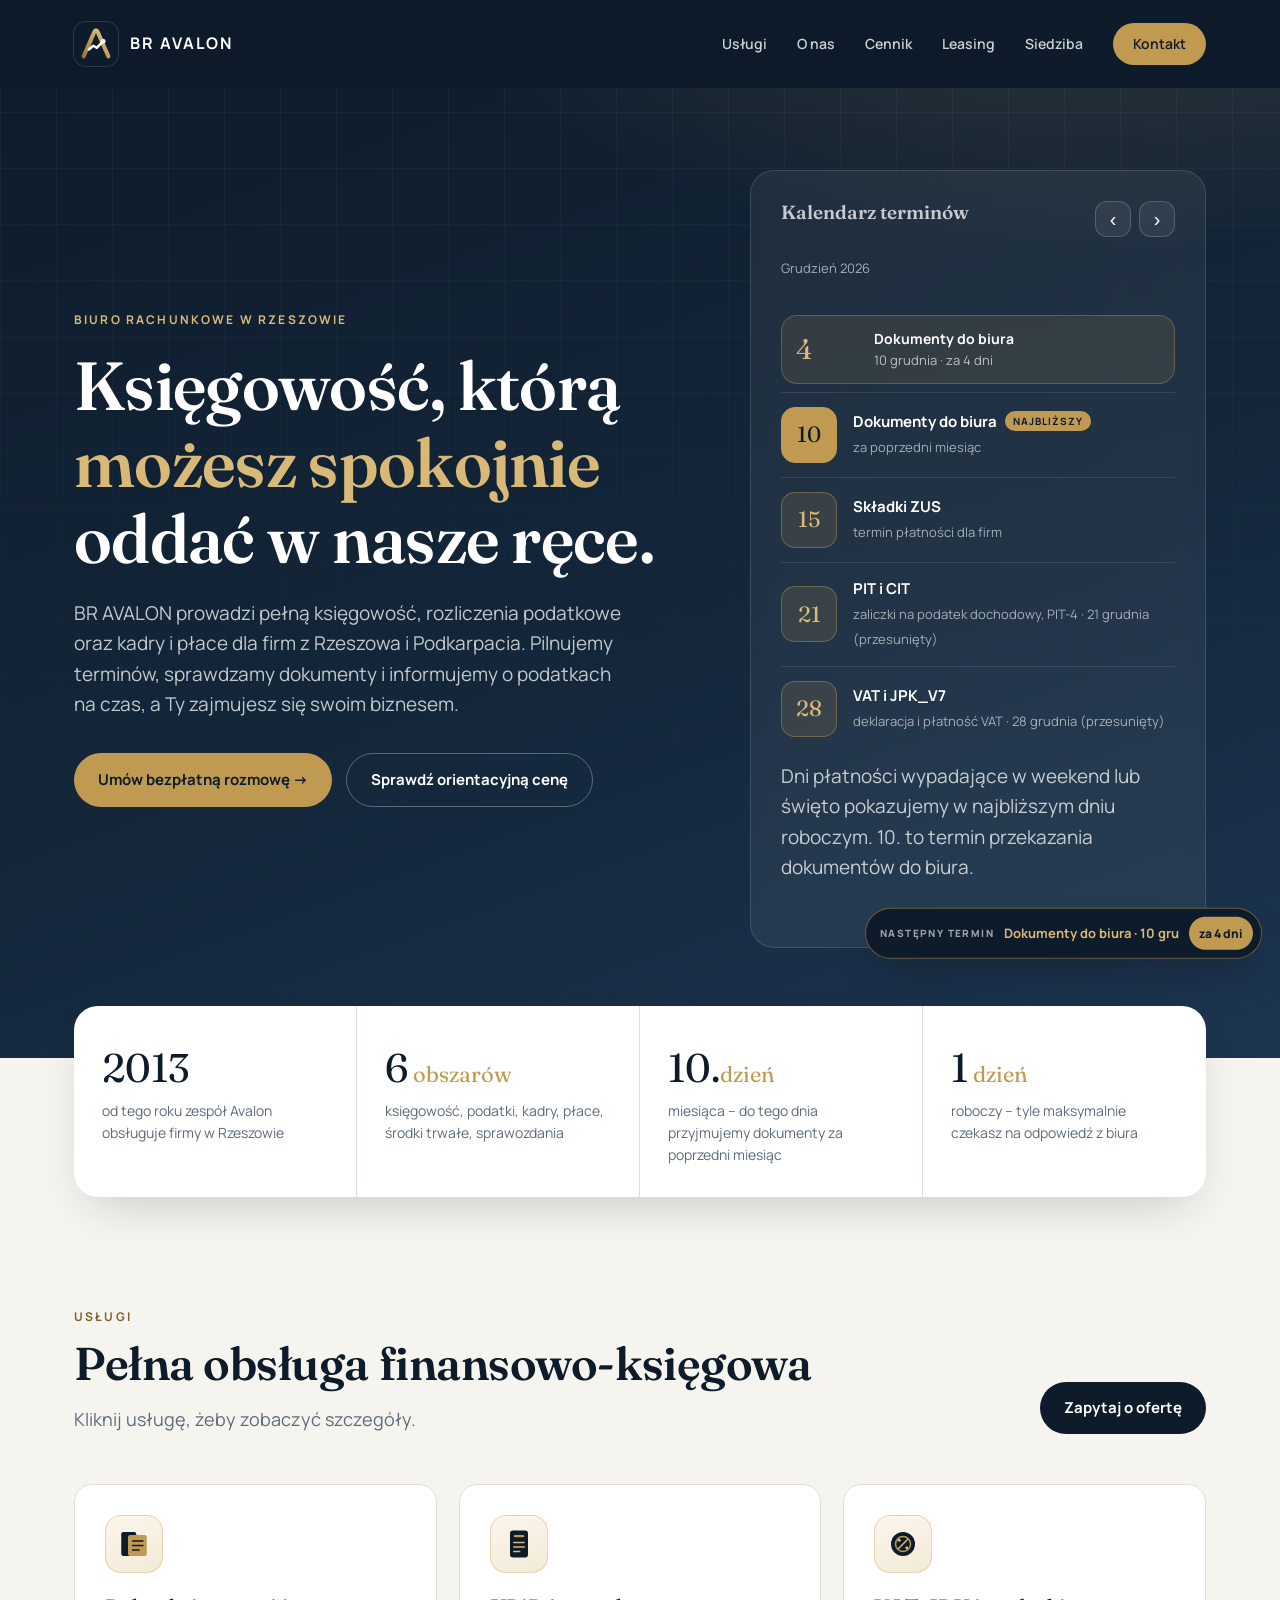
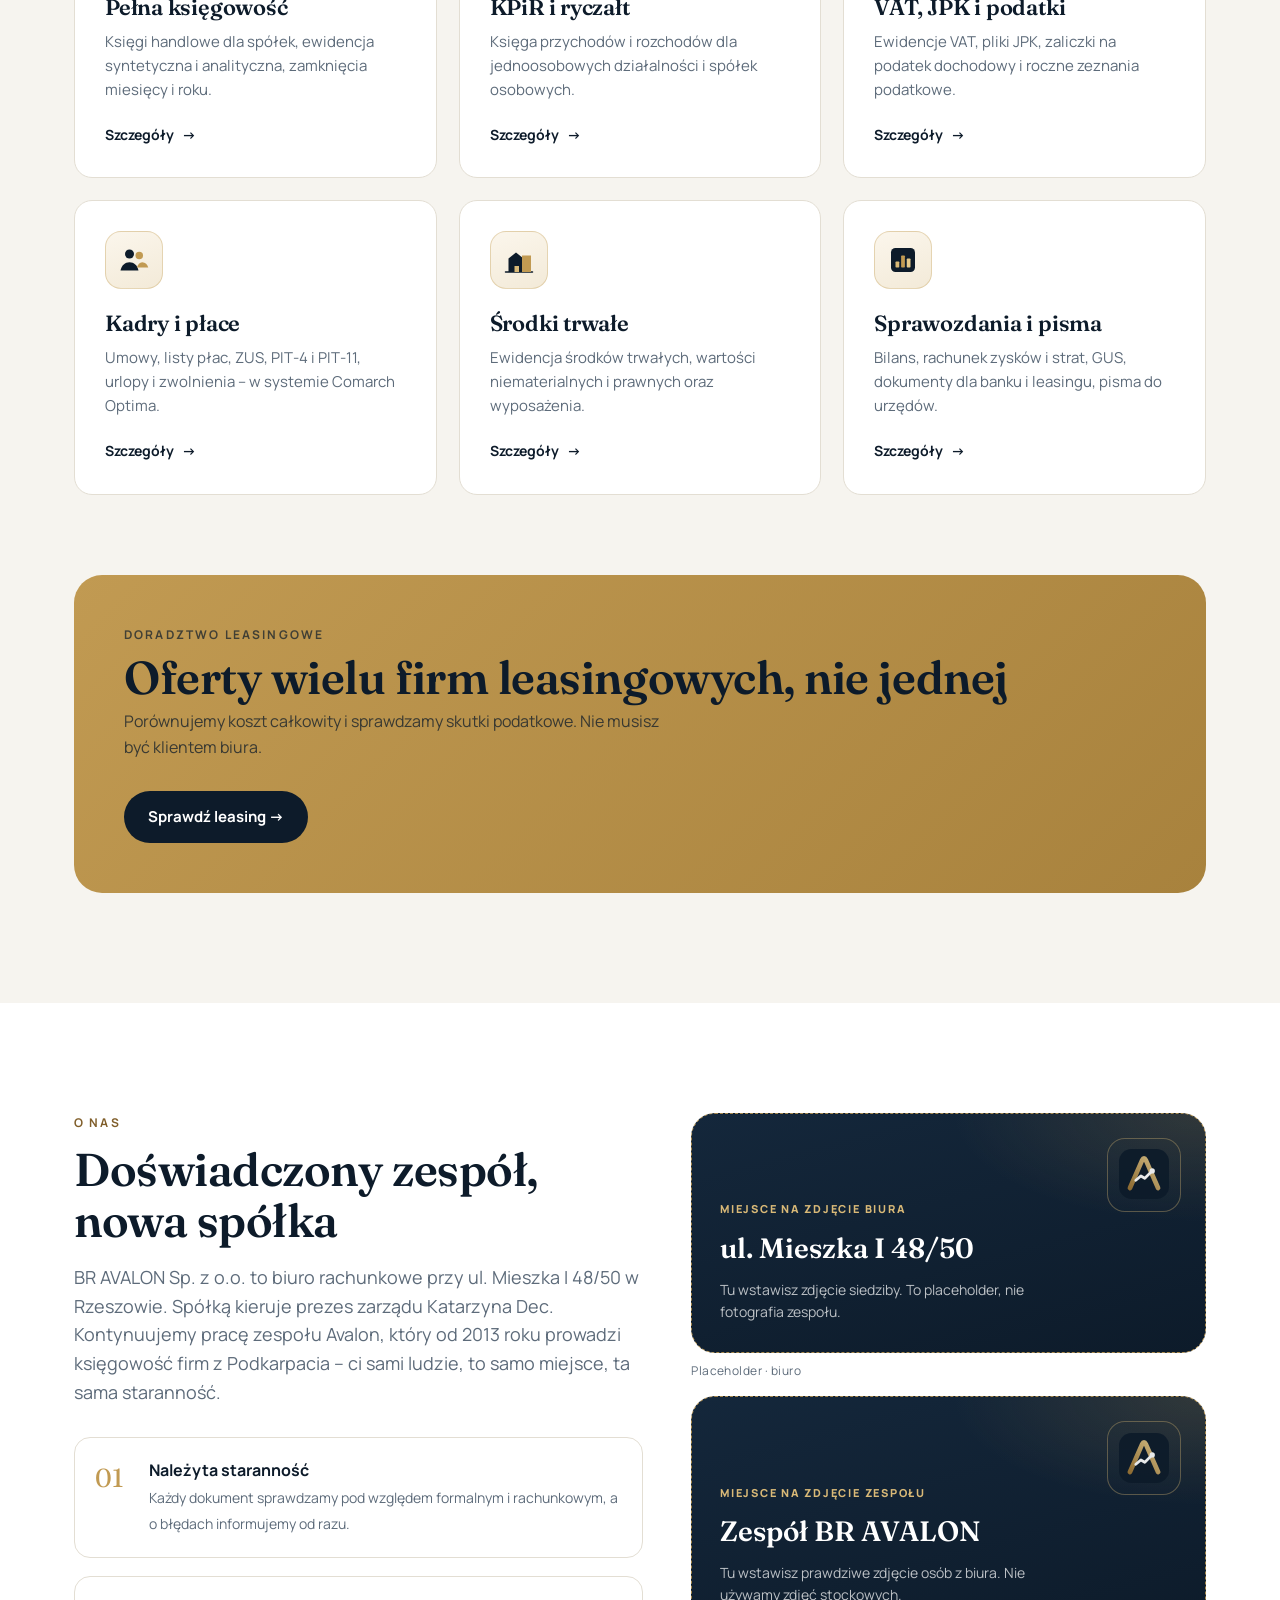
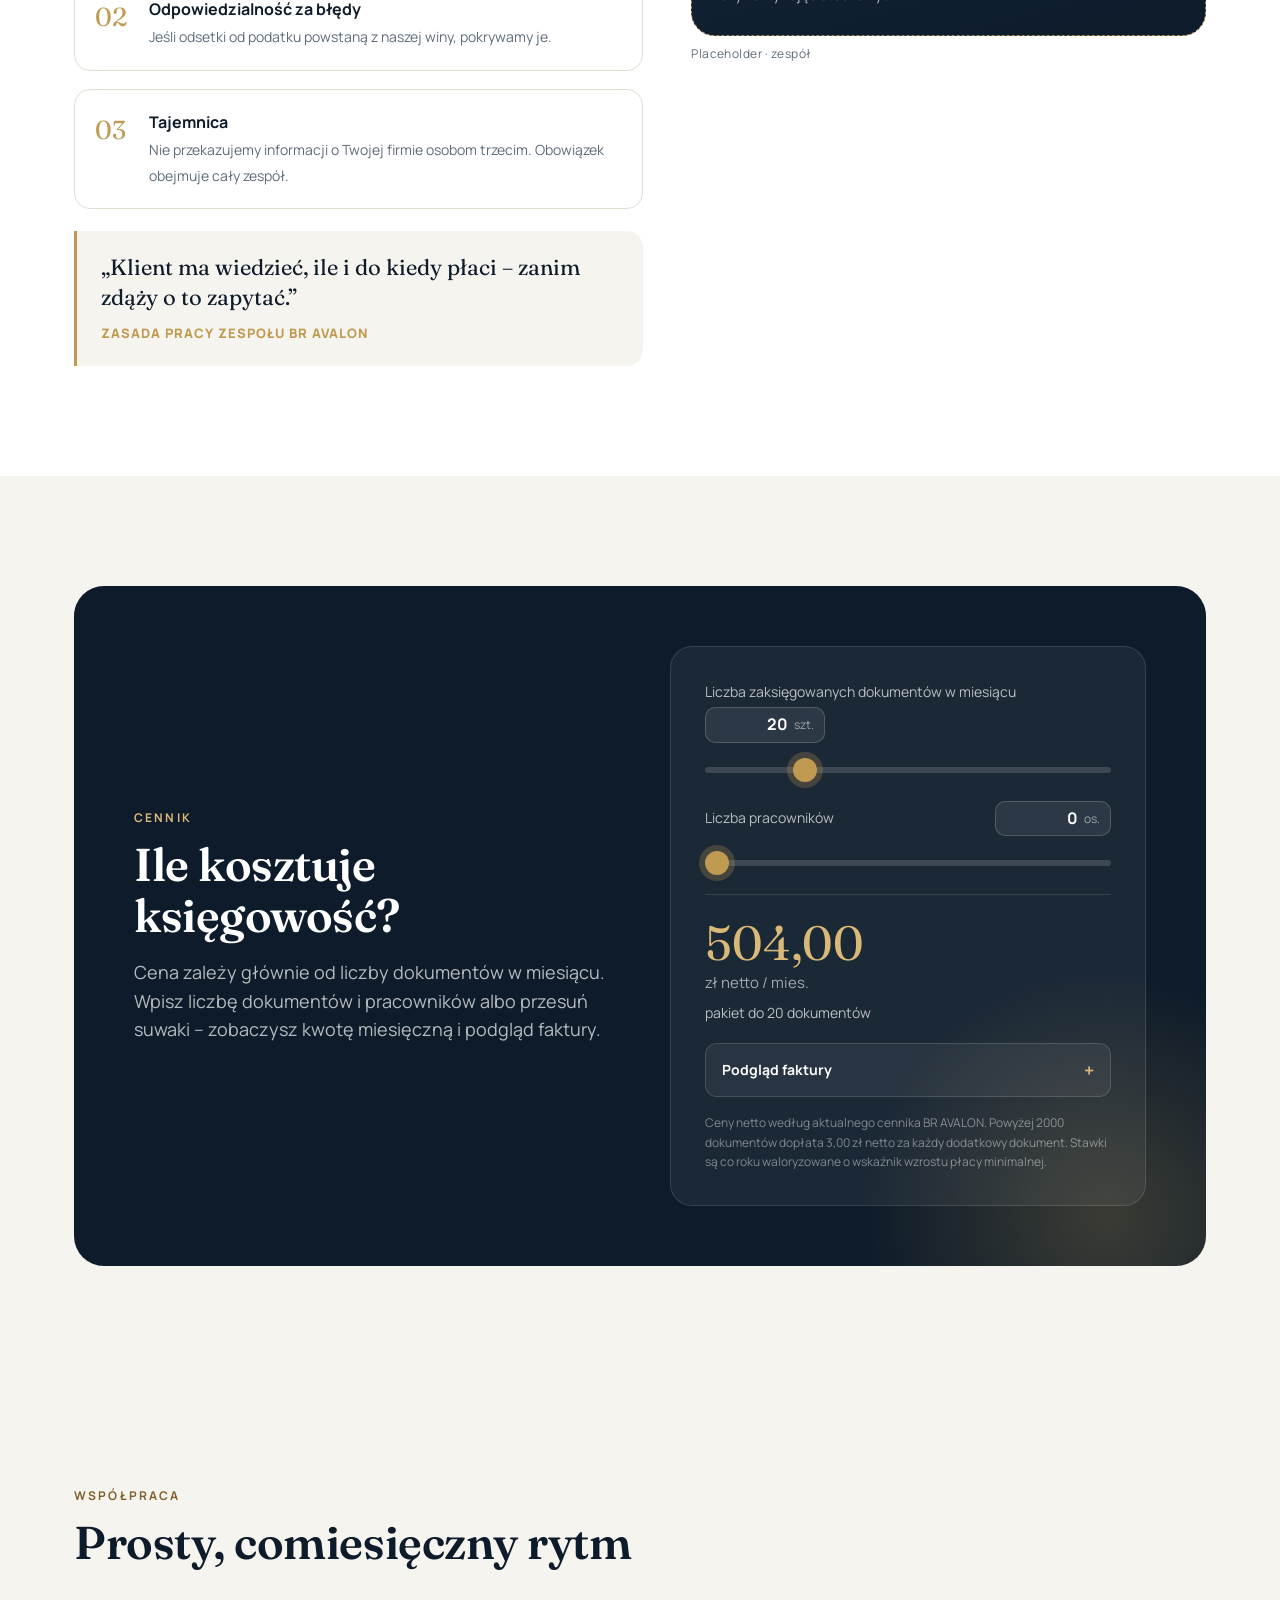
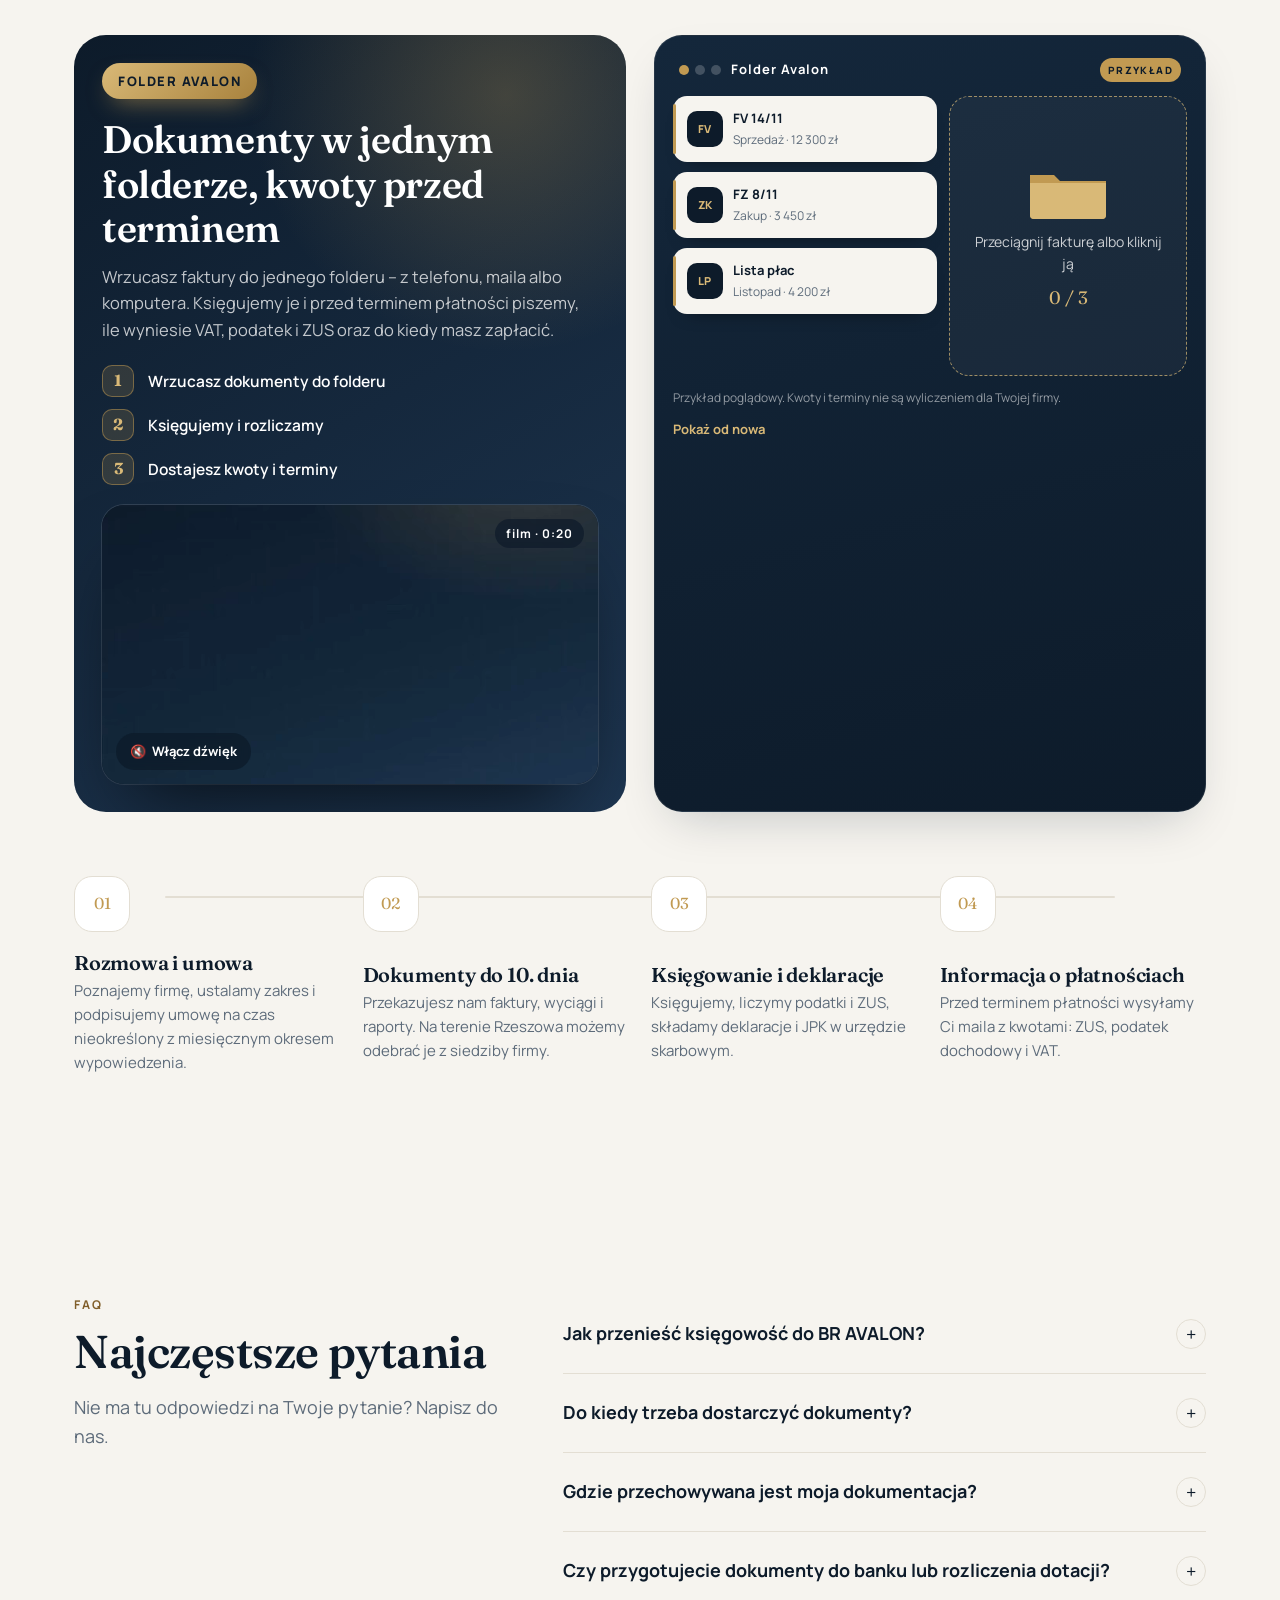
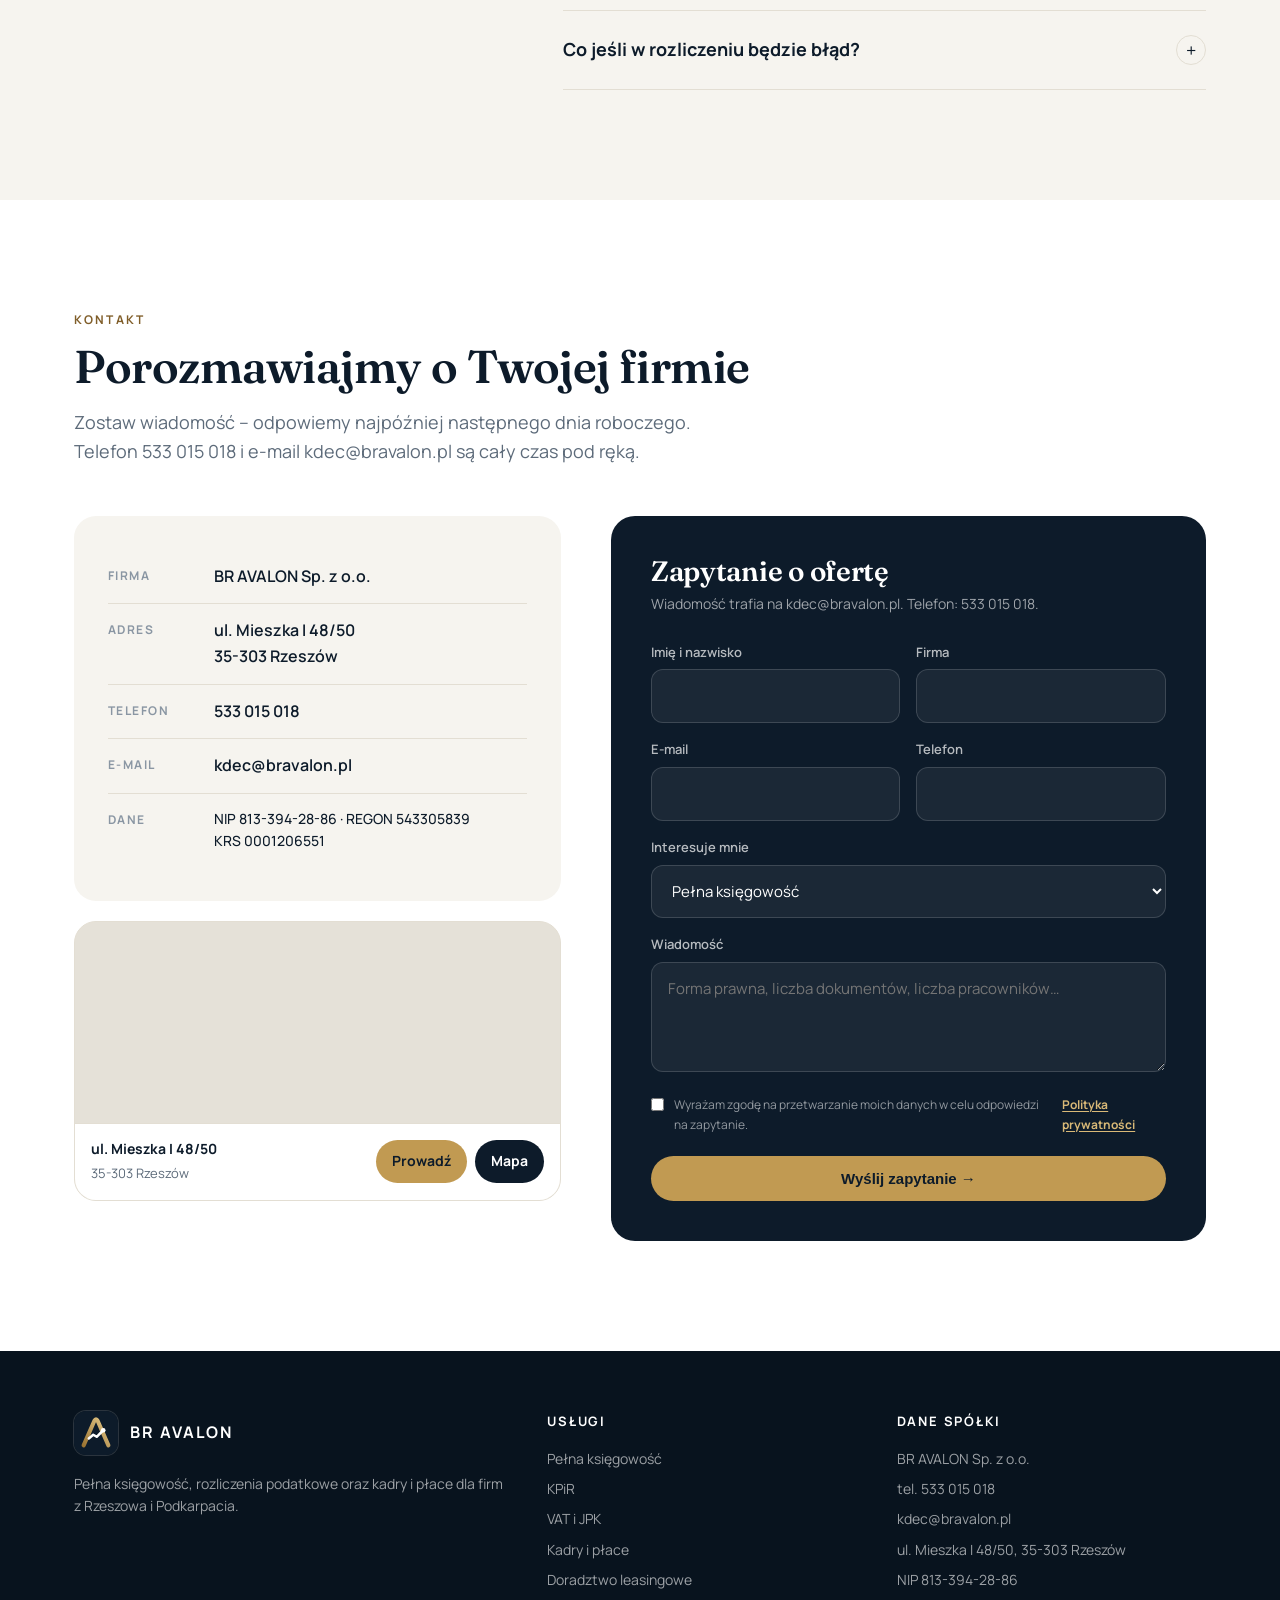
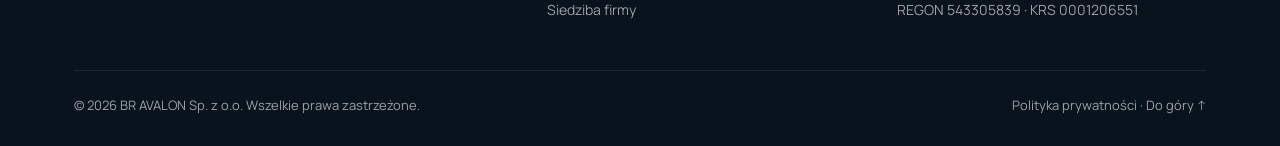
==== commit 790589a9: "Strona: formularz, RODO, SEO i wspólne pliki Formularz wysyła wiadomość na kdec@bravalon.pl, doszła " ====
--- a/index.html
+++ b/index.html
@@ -3,439 +3,41 @@
 <head>
 <meta charset="UTF-8">
 <meta name="viewport" content="width=device-width, initial-scale=1">
-<title>BR AVALON Sp. z o.o. – Biuro rachunkowe Rzeszów</title>
-<meta name="description" content="BR AVALON Sp. z o.o. – biuro rachunkowe w Rzeszowie. Pełna księgowość, KPiR, VAT i JPK, kadry i płace, sprawozdania. ul. Mieszka I 48/50.">
-<link rel="icon" type="image/svg+xml" href="[data-uri]">
+<title>BR AVALON – biuro rachunkowe w Rzeszowie</title>
+<meta name="description" content="BR AVALON Sp. z o.o. – biuro rachunkowe w Rzeszowie. Pełna księgowość, KPiR, VAT, JPK, kadry i płace. ul. Mieszka I 48/50. Tel. 533 015 018.">
+<link rel="canonical" href="https://wwieczor-commits.github.io/avalon/">
+<meta name="theme-color" content="#0d1b2a">
+<meta property="og:type" content="website">
+<meta property="og:locale" content="pl_PL">
+<meta property="og:site_name" content="BR AVALON">
+<meta property="og:title" content="BR AVALON – biuro rachunkowe w Rzeszowie">
+<meta property="og:description" content="Pełna księgowość, podatki, kadry i płace. ul. Mieszka I 48/50, 35-303 Rzeszów. Tel. 533 015 018.">
+<meta property="og:url" content="https://wwieczor-commits.github.io/avalon/">
+<meta property="og:image" content="https://wwieczor-commits.github.io/avalon/assets/og-cover.png">
+<meta property="og:image:width" content="1200">
+<meta property="og:image:height" content="630">
+<meta property="og:image:alt" content="BR AVALON – biuro rachunkowe w Rzeszowie">
+<meta name="twitter:card" content="summary_large_image">
+<meta name="twitter:title" content="BR AVALON – biuro rachunkowe w Rzeszowie">
+<meta name="twitter:description" content="Pełna księgowość, podatki, kadry i płace. ul. Mieszka I 48/50, 35-303 Rzeszów.">
+<meta name="twitter:image" content="https://wwieczor-commits.github.io/avalon/assets/og-cover.png">
+<link rel="icon" href="logo-mark.svg" type="image/svg+xml">
+<link rel="apple-touch-icon" href="assets/logo-mark-128.png">
 <link rel="preconnect" href="https://fonts.googleapis.com">
 <link rel="preconnect" href="https://fonts.gstatic.com" crossorigin>
 <link href="https://fonts.googleapis.com/css2?family=Fraunces:opsz,wght@9..144,500;9..144,600&family=Manrope:wght@400;500;600;700&display=swap" rel="stylesheet">
-<style>
-:root{
-  --ink:#0d1b2a; --ink-2:#14273b; --ink-3:#1d3550;
-  --paper:#f6f4ef; --white:#ffffff; --line:#e3ded3;
-  --muted:#5d6b7a; --muted-2:#8a96a3;
-  --gold:#c19a52; --gold-2:#d9b977; --gold-soft:#f3ead8;
-  --radius:18px; --shadow:0 20px 50px -20px rgba(13,27,42,.25);
-  --serif:"Fraunces",Georgia,serif; --sans:"Manrope",system-ui,-apple-system,Segoe UI,sans-serif;
-}
-*{box-sizing:border-box;margin:0;padding:0}
-html{scroll-behavior:smooth}
-body{font-family:var(--sans);color:var(--ink);background:var(--paper);line-height:1.6;-webkit-font-smoothing:antialiased}
-a{color:inherit;text-decoration:none}
-img{max-width:100%}
-.wrap{max-width:1180px;margin:0 auto;padding:0 24px}
-.eyebrow{font-size:12px;letter-spacing:.18em;text-transform:uppercase;font-weight:700;color:var(--gold)}
-h1,h2,h3{font-family:var(--serif);font-weight:600;line-height:1.12;letter-spacing:-.01em}
-h2{font-size:clamp(30px,4vw,46px);margin:12px 0 16px}
-.lead{font-size:18px;color:var(--muted);max-width:640px}
-.btn{display:inline-flex;align-items:center;gap:10px;padding:14px 24px;border-radius:999px;font-weight:700;font-size:15px;cursor:pointer;border:0;transition:transform .2s,box-shadow .2s,background .2s}
-.btn-gold{background:var(--gold);color:var(--ink)}
-.btn-gold:hover{background:var(--gold-2);transform:translateY(-2px);box-shadow:0 12px 30px -10px rgba(193,154,82,.7)}
-.btn-ghost{border:1px solid rgba(255,255,255,.3);color:#fff;background:transparent}
-.btn-ghost:hover{background:rgba(255,255,255,.08)}
-.btn-dark{background:var(--ink);color:#fff}
-.btn-dark:hover{background:var(--ink-3);transform:translateY(-2px)}
-
-/* NAV */
-nav{position:fixed;top:0;left:0;right:0;z-index:50;transition:background .3s,box-shadow .3s,padding .3s;padding:22px 0}
-nav.scrolled{background:rgba(13,27,42,.92);backdrop-filter:blur(12px);box-shadow:0 8px 30px -12px rgba(0,0,0,.4);padding:14px 0}
-.nav-in{display:flex;align-items:center;justify-content:space-between}
-.logo{display:flex;align-items:center;gap:12px;color:#fff}
-.logo-mark{width:44px;height:44px;border-radius:12px;box-shadow:0 0 0 1px rgba(255,255,255,.14)}.logo-mark svg{width:100%;height:100%;display:block}
-.logo-txt b{display:block;font-size:16px;letter-spacing:.12em}
-.logo-txt span{font-size:11px;color:rgba(255,255,255,.6);letter-spacing:.08em}
-.menu{display:flex;gap:30px;align-items:center}
-.menu a{color:rgba(255,255,255,.8);font-size:14px;font-weight:600;transition:color .2s}
-.menu a:hover{color:var(--gold-2)}
-.burger{display:none;background:none;border:0;color:#fff;font-size:26px;cursor:pointer}
-
-/* HERO */
-.hero{background:radial-gradient(1200px 600px at 85% -10%,rgba(193,154,82,.22),transparent 60%),linear-gradient(160deg,var(--ink) 0%,var(--ink-2) 60%,var(--ink-3) 100%);color:#fff;padding:170px 0 110px;position:relative;overflow:hidden}
-.hero:after{content:"";position:absolute;inset:0;background-image:linear-gradient(rgba(255,255,255,.04) 1px,transparent 1px),linear-gradient(90deg,rgba(255,255,255,.04) 1px,transparent 1px);background-size:56px 56px;mask-image:linear-gradient(180deg,#000 0%,transparent 85%);pointer-events:none}
-.hero-grid{display:grid;grid-template-columns:1.15fr .85fr;gap:60px;align-items:center;position:relative;z-index:1}
-.hero h1{font-size:clamp(40px,5.6vw,68px);margin:18px 0 22px}
-.hero h1 em{font-style:normal;color:var(--gold-2)}
-.hero p{font-size:19px;color:rgba(255,255,255,.75);max-width:560px;margin-bottom:34px}
-.hero-cta{display:flex;gap:14px;flex-wrap:wrap}
-.hero-card{background:rgba(255,255,255,.06);border:1px solid rgba(255,255,255,.12);border-radius:24px;padding:30px;backdrop-filter:blur(8px)}
-.hero-card h3{font-size:20px;margin-bottom:6px}
-.hero-card .sub{font-size:13px;color:rgba(255,255,255,.6);margin-bottom:22px}
-.deadline{display:flex;align-items:center;gap:16px;padding:14px 0;border-top:1px solid rgba(255,255,255,.1)}
-.deadline .day{min-width:56px;height:56px;border-radius:14px;background:rgba(193,154,82,.15);border:1px solid rgba(193,154,82,.4);display:grid;place-items:center;font-family:var(--serif);font-size:22px;color:var(--gold-2)}
-.deadline b{display:block;font-size:15px}
-.deadline span{font-size:13px;color:rgba(255,255,255,.6)}
-.deadline.next .day{background:var(--gold);color:var(--ink);border-color:var(--gold)}
-.deadline.next b:after{content:"najbliższy";margin-left:8px;font-size:10px;letter-spacing:.1em;text-transform:uppercase;background:var(--gold);color:var(--ink);padding:3px 8px;border-radius:99px;vertical-align:2px}
-
-/* STATS */
-.stats{margin-top:-52px;position:relative;z-index:2}
-.stats-in{background:var(--white);border-radius:24px;box-shadow:var(--shadow);display:grid;grid-template-columns:repeat(4,1fr)}
-.stat{padding:30px 28px;border-right:1px solid var(--line)}
-.stat:last-child{border-right:0}
-.stat .num{font-family:var(--serif);font-size:40px;color:var(--ink)}
-.stat .num small{font-size:22px;color:var(--gold)}
-.stat p{font-size:14px;color:var(--muted)}
-
-section{padding:110px 0}
-.sec-head{display:flex;justify-content:space-between;align-items:flex-end;gap:30px;margin-bottom:50px;flex-wrap:wrap}
-
-/* SERVICES */
-.services-grid{display:grid;grid-template-columns:repeat(3,1fr);gap:22px}
-.svc{background:var(--white);border:1px solid var(--line);border-radius:var(--radius);padding:30px;cursor:pointer;transition:transform .25s,box-shadow .25s,border-color .25s;position:relative;overflow:hidden;text-align:left;font:inherit;color:inherit}
-.svc:before{content:"";position:absolute;left:0;top:0;height:3px;width:0;background:var(--gold);transition:width .35s}
-.svc:hover{transform:translateY(-6px);box-shadow:var(--shadow);border-color:transparent}
-.svc:hover:before{width:100%}
-.svc .ico{width:52px;height:52px;border-radius:14px;background:var(--gold-soft);display:grid;place-items:center;margin-bottom:22px}
-.svc .ico svg{width:26px;height:26px;stroke:var(--ink);fill:none;stroke-width:1.6}
-.svc h3{font-size:22px;margin-bottom:10px}
-.svc p{font-size:15px;color:var(--muted);margin-bottom:20px}
-.svc .more{font-size:14px;font-weight:700;color:var(--ink);display:inline-flex;gap:8px;align-items:center}
-.svc .more i{transition:transform .2s;font-style:normal}
-.svc:hover .more i{transform:translateX(5px)}
-
-/* MODAL */
-.modal{position:fixed;inset:0;z-index:100;display:flex;align-items:center;justify-content:center;padding:20px;pointer-events:none;opacity:0;transition:opacity .3s}
-.modal.open{opacity:1;pointer-events:auto}
-.modal-bg{position:absolute;inset:0;background:rgba(13,27,42,.6);backdrop-filter:blur(6px)}
-.modal-box{position:relative;background:var(--white);border-radius:24px;max-width:620px;width:100%;max-height:88vh;overflow:auto;padding:44px;transform:translateY(24px) scale(.97);transition:transform .35s cubic-bezier(.2,.9,.3,1.2)}
-.modal.open .modal-box{transform:none}
-.modal-close{position:absolute;top:18px;right:18px;width:40px;height:40px;border-radius:50%;border:1px solid var(--line);background:#fff;cursor:pointer;font-size:20px;line-height:1;color:var(--ink)}
-.modal-close:hover{background:var(--paper)}
-.modal-box h3{font-size:30px;margin:10px 0 14px}
-.modal-box p{color:var(--muted);margin-bottom:20px}
-.modal-box ul{list-style:none;display:grid;gap:12px;margin-bottom:28px}
-.modal-box li{display:flex;gap:12px;font-size:15px}
-.modal-box li:before{content:"";flex:0 0 20px;height:20px;border-radius:50%;background:var(--gold-soft) url("data:image/svg+xml,%3Csvg xmlns='http://www.w3.org/2000/svg' viewBox='0 0 20 20'%3E%3Cpath d='M6 10.5l2.5 2.5L14 7.5' stroke='%23a07c38' stroke-width='2' fill='none' stroke-linecap='round'/%3E%3C/svg%3E") center/20px no-repeat;margin-top:2px}
-
-/* ABOUT */
-.about{background:var(--white)}
-.about-grid{display:grid;grid-template-columns:1fr 1fr;gap:70px;align-items:center}
-.about-visual{background:linear-gradient(150deg,var(--ink),var(--ink-3));border-radius:28px;padding:44px;color:#fff;position:relative;overflow:hidden;min-height:440px;display:flex;flex-direction:column;justify-content:flex-end}
-.about-visual:before{content:"";position:absolute;right:-60px;top:-60px;width:380px;height:380px;opacity:.12;background:url("[data-uri]") center/contain no-repeat}
-.about-visual blockquote{font-family:var(--serif);font-size:26px;line-height:1.3;position:relative}
-.about-visual cite{display:block;margin-top:18px;font-style:normal;font-size:14px;color:var(--gold-2)}
-.values{display:grid;gap:18px;margin-top:30px}
-.value{display:flex;gap:18px;padding:20px;border-radius:16px;border:1px solid var(--line);transition:background .2s,border-color .2s}
-.value:hover{background:var(--paper);border-color:var(--gold-2)}
-.value b{display:block;font-size:16px;margin-bottom:2px}
-.value span{font-size:14px;color:var(--muted)}
-.value .n{font-family:var(--serif);font-size:26px;color:var(--gold);min-width:36px}
-
-/* CALC */
-.calc{background:var(--ink);color:#fff;border-radius:30px;padding:60px;display:grid;grid-template-columns:1fr 1fr;gap:60px;align-items:center;position:relative;overflow:hidden}
-.calc:after{content:"";position:absolute;width:500px;height:500px;border-radius:50%;background:radial-gradient(circle,rgba(193,154,82,.25),transparent 70%);right:-150px;bottom:-200px}
-.calc h2{color:#fff}
-.calc .lead{color:rgba(255,255,255,.7)}
-.calc-box{background:rgba(255,255,255,.06);border:1px solid rgba(255,255,255,.12);border-radius:22px;padding:34px;position:relative;z-index:1}
-.calc-box label{font-size:14px;color:rgba(255,255,255,.7);display:flex;justify-content:space-between;margin-bottom:12px}
-.calc-box label b{color:#fff;font-size:16px}
-input[type=range]{-webkit-appearance:none;appearance:none;width:100%;height:6px;border-radius:99px;background:rgba(255,255,255,.15);outline:none;margin-bottom:28px}
-input[type=range]::-webkit-slider-thumb{-webkit-appearance:none;width:24px;height:24px;border-radius:50%;background:var(--gold);cursor:pointer;box-shadow:0 0 0 6px rgba(193,154,82,.25)}
-input[type=range]::-moz-range-thumb{width:24px;height:24px;border-radius:50%;background:var(--gold);cursor:pointer;border:0}
-.toggle-row{display:flex;gap:10px;margin-bottom:28px;flex-wrap:wrap}
-.chip{padding:10px 16px;border-radius:99px;border:1px solid rgba(255,255,255,.2);font-size:13px;font-weight:600;cursor:pointer;background:transparent;color:#fff;font-family:inherit;transition:all .2s}
-.chip.on{background:var(--gold);border-color:var(--gold);color:var(--ink)}
-.result{border-top:1px solid rgba(255,255,255,.12);padding-top:24px}
-.result .price{font-family:var(--serif);font-size:48px;color:var(--gold-2);line-height:1}
-.result .price small{display:block;font-size:15px;color:rgba(255,255,255,.6);font-family:var(--sans);margin-top:8px}
-.result .tier{font-size:14px;color:rgba(255,255,255,.7);margin-top:12px}
-.note{font-size:12px;color:rgba(255,255,255,.45);margin-top:16px}
-
-/* PROCESS */
-.steps{display:grid;grid-template-columns:repeat(4,1fr);gap:22px;counter-reset:s}
-.step{padding:30px 26px;border-radius:var(--radius);background:var(--white);border:1px solid var(--line);position:relative;transition:transform .25s}
-.step:hover{transform:translateY(-4px)}
-.step:before{counter-increment:s;content:"0" counter(s);font-family:var(--serif);font-size:44px;color:var(--gold-2);display:block;margin-bottom:14px;line-height:1}
-.step h3{font-size:19px;margin-bottom:8px}
-.step p{font-size:14px;color:var(--muted)}
-
-/* FAQ */
-.faq-wrap{display:grid;grid-template-columns:.8fr 1.2fr;gap:60px}
-.faq-item{border-bottom:1px solid var(--line)}
-.faq-q{width:100%;text-align:left;background:none;border:0;padding:24px 0;font:inherit;font-size:18px;font-weight:700;color:var(--ink);display:flex;justify-content:space-between;gap:20px;cursor:pointer}
-.faq-q span{width:30px;height:30px;flex:0 0 30px;border-radius:50%;border:1px solid var(--line);display:grid;place-items:center;transition:transform .3s,background .3s;font-weight:400}
-.faq-item.open .faq-q span{transform:rotate(45deg);background:var(--gold);border-color:var(--gold)}
-.faq-a{max-height:0;overflow:hidden;transition:max-height .4s ease}
-.faq-a p{padding-bottom:24px;color:var(--muted)}
-
-/* CONTACT */
-.contact{background:var(--white)}
-.contact-grid{display:grid;grid-template-columns:.9fr 1.1fr;gap:50px}
-.info-card{background:var(--paper);border-radius:22px;padding:34px;margin-bottom:20px}
-.info-row{display:flex;gap:16px;padding:14px 0;border-bottom:1px solid var(--line)}
-.info-row:last-child{border-bottom:0}
-.info-row .k{font-size:12px;letter-spacing:.12em;text-transform:uppercase;color:var(--muted-2);min-width:90px;padding-top:2px;font-weight:700}
-.info-row .v{font-weight:600}
-.info-row .v a:hover{color:var(--gold)}
-.map{border-radius:22px;overflow:hidden;height:260px;border:1px solid var(--line)}
-.map iframe{width:100%;height:100%;border:0;filter:grayscale(.3)}
-form{background:var(--ink);border-radius:24px;padding:40px;color:#fff}
-form h3{font-size:28px;margin-bottom:6px}
-form .sub{color:rgba(255,255,255,.6);font-size:14px;margin-bottom:26px}
-.f-row{display:grid;grid-template-columns:1fr 1fr;gap:16px}
-.field{margin-bottom:16px}
-.field label{display:block;font-size:13px;color:rgba(255,255,255,.7);margin-bottom:7px;font-weight:600}
-.field input,.field select,.field textarea{width:100%;padding:14px 16px;border-radius:12px;border:1px solid rgba(255,255,255,.15);background:rgba(255,255,255,.06);color:#fff;font:inherit;font-size:15px;transition:border-color .2s,background .2s}
-.field select option{color:var(--ink)}
-.field input:focus,.field select:focus,.field textarea:focus{outline:none;border-color:var(--gold);background:rgba(255,255,255,.1)}
-.field textarea{min-height:110px;resize:vertical}
-.consent{display:flex;gap:10px;font-size:12px;color:rgba(255,255,255,.55);margin:6px 0 22px}
-.consent input{margin-top:3px;accent-color:var(--gold)}
-
-/* FOOTER */
-footer{background:#08131e;color:rgba(255,255,255,.6);padding:60px 0 30px;font-size:14px}
-.foot-grid{display:grid;grid-template-columns:1.4fr 1fr 1fr;gap:40px;padding-bottom:40px;border-bottom:1px solid rgba(255,255,255,.08)}
-footer h4{color:#fff;font-size:13px;letter-spacing:.14em;text-transform:uppercase;margin-bottom:16px}
-footer li{list-style:none;margin-bottom:8px}
-footer a:hover{color:var(--gold-2)}
-.foot-bottom{padding-top:24px;display:flex;justify-content:space-between;flex-wrap:wrap;gap:10px;font-size:13px}
-
-/* TOAST */
-.toast{position:fixed;bottom:24px;left:50%;transform:translate(-50%,120px);background:var(--ink);color:#fff;padding:16px 24px;border-radius:14px;box-shadow:var(--shadow);z-index:120;transition:transform .4s;font-size:14px;border-left:4px solid var(--gold)}
-.toast.show{transform:translate(-50%,0)}
-
-/* REVEAL */
-.reveal{opacity:0;transform:translateY(30px);transition:opacity .8s,transform .8s}
-.reveal.in{opacity:1;transform:none}
-
-@media (max-width:980px){
-  .hero-grid,.about-grid,.calc,.faq-wrap,.contact-grid{grid-template-columns:1fr}
-  .services-grid{grid-template-columns:1fr 1fr}
-  .steps{grid-template-columns:1fr 1fr}
-  .stats-in{grid-template-columns:1fr 1fr}
-  .stat:nth-child(2){border-right:0}
-  .stat:nth-child(-n+2){border-bottom:1px solid var(--line)}
-  .calc{padding:40px 28px}
-  .foot-grid{grid-template-columns:1fr}
-}
-@media (max-width:720px){
-  .menu{position:fixed;top:0;right:0;bottom:0;width:78%;background:var(--ink);flex-direction:column;align-items:flex-start;padding:100px 34px;gap:24px;transform:translateX(100%);transition:transform .35s}
-  .menu.open{transform:none}
-  .menu a{font-size:18px}
-  .burger{display:block;position:relative;z-index:60}
-  .services-grid,.steps,.f-row{grid-template-columns:1fr}
-  section{padding:80px 0}
-  .modal-box{padding:32px 24px}
-  form{padding:28px}
-}
-@media (prefers-reduced-motion:reduce){*{transition:none!important;scroll-behavior:auto!important}.reveal{opacity:1;transform:none}}
-/* ===== MOBILE POLISH ===== */
-html,body{overflow-x:clip}
-.toast{opacity:0;visibility:hidden}
-.toast.show{opacity:1;visibility:visible}
-.contact-grid>*,.hero-grid>*,.about-grid>*,.two>*,.calc>*,.faq-wrap>*{min-width:0}
-.calc-box label,.cost label{flex-wrap:wrap;gap:4px 12px}
-.calc-box label b,.cost label b{white-space:nowrap}
-.info-row .v{overflow-wrap:anywhere}
-body.menu-open{overflow:hidden}
-.menu-bg{position:fixed;inset:0;background:rgba(8,19,30,.55);backdrop-filter:blur(3px);z-index:49;opacity:0;pointer-events:none;transition:opacity .3s}
-body.menu-open .menu-bg{opacity:1;pointer-events:auto}
-@media (max-width:720px){
-  .wrap{padding:0 20px}
-  .hero{padding:118px 0 90px}
-  .hero h1{font-size:clamp(34px,9.5vw,44px);margin:14px 0 16px}
-  .hero p{font-size:16.5px;margin-bottom:26px}
-  .hero-cta{flex-direction:column}
-  .hero-cta .btn{width:100%;justify-content:center}
-  .hero-grid{gap:36px}
-  .hero-card{padding:22px;border-radius:20px}
-  h2{font-size:clamp(27px,7.5vw,34px)}
-  .lead{font-size:16px}
-  .sec-head{margin-bottom:32px}
-  .sec-head .btn{width:100%;justify-content:center}
-  section{padding:72px 0}
-  .stats{margin-top:-40px}
-  .stats-in{grid-template-columns:1fr 1fr;border-radius:20px}
-  .stat{padding:20px 16px}
-  .stat .num{font-size:30px;line-height:1.15}
-  .stat .num small{font-size:15px}
-  .stat p{font-size:12.5px;margin-top:6px;line-height:1.45}
-  .svc{padding:24px}
-  .modal{align-items:flex-end;padding:0}
-  .modal-box{border-radius:24px 24px 0 0;max-height:85vh;padding:34px 22px 28px}
-  .modal-box .btn{width:100%;justify-content:center}
-  .about-visual{min-height:300px;padding:30px}
-  .about-visual blockquote{font-size:22px}
-  .calc{padding:30px 20px;border-radius:24px;gap:28px}
-  .calc-box{padding:22px;border-radius:18px}
-  .result .price{font-size:40px}
-  .faq-q{font-size:16px;padding:20px 0}
-  .info-card{padding:22px}
-  .info-row{flex-direction:column;gap:2px;padding:12px 0}
-  .info-row .k{min-width:0;font-size:11px}
-  .map{height:220px}
-  form{padding:24px 20px;border-radius:20px}
-  form h3{font-size:24px}
-  .field input,.field select,.field textarea{font-size:16px}
-  .foot-bottom{flex-direction:column}
-  .menu{visibility:hidden;transition:transform .35s,visibility .35s}
-  .menu.open{visibility:visible}
-  .menu{width:84%;padding:96px 28px 40px;gap:6px;overflow-y:auto;z-index:55}
-  .menu a{width:100%;padding:14px 0;border-bottom:1px solid rgba(255,255,255,.08);font-size:18px}
-  .menu a.btn{margin-top:18px;justify-content:center;border-bottom:0;padding:14px 20px}
-  .burger{width:44px;height:44px;border-radius:12px;background:rgba(255,255,255,.08);font-size:22px;line-height:1}
-  /* leasing */
-  .offer{grid-template-columns:72px 1fr 58px;gap:10px;padding:12px}
-  .tabs{flex-wrap:nowrap;overflow-x:auto;scroll-snap-type:x mandatory;margin:0 -20px 22px;padding:0 20px 6px;scrollbar-width:none}
-  .tabs::-webkit-scrollbar{display:none}
-  .tab{flex:0 0 auto;scroll-snap-align:start}
-  .tab-panel{padding:24px;border-radius:20px;gap:24px}
-  .tab-panel h3{font-size:24px}
-  .tip{padding:20px}
-  .tip .btn{width:100%;justify-content:center}
-  .cta-band{padding:28px 22px;border-radius:22px}
-  .cta-band .btn{width:100%;justify-content:center}
-  .res-grid{grid-template-columns:1fr 1fr}
-  /* tabela -> karty */
-  .cmp,.cmp tbody,.cmp tr,.cmp td{display:block;width:100%}
-  .cmp{border:0;background:transparent;border-radius:0}
-  .cmp thead{display:none}
-  .cmp tr{background:var(--white);border:1px solid var(--line);border-radius:16px;margin-bottom:12px;overflow:hidden}
-  .cmp td{border:0;padding:10px 16px}
-  .cmp td:first-child{width:100%;background:var(--ink);color:#fff;font-size:12px;letter-spacing:.12em;text-transform:uppercase;padding:12px 16px}
-  .cmp td[data-l]:before{content:attr(data-l);display:block;font-size:11px;font-weight:700;letter-spacing:.1em;text-transform:uppercase;color:var(--gold);margin-bottom:2px}
-  .cmp td[data-l]+td[data-l]{border-top:1px solid var(--line)}
-  .cmp td.hl{background:var(--gold-soft)}
-  /* siedziba */
-  .opt-tabs{display:flex;overflow-x:auto;scroll-snap-type:x mandatory;margin:0 -20px 20px;padding:4px 20px 10px;gap:12px;scrollbar-width:none}
-  .opt-tabs::-webkit-scrollbar{display:none}
-  .opt-tab{flex:0 0 78%;scroll-snap-align:start;padding:18px 20px}
-  .opt-tab b{font-size:20px}
-  .opt-panel{padding:24px 20px;border-radius:22px}
-  .opt-panel > p{font-size:15.5px;margin-bottom:24px}
-  .check,.cost,.summary{padding:24px 20px;border-radius:18px}
-  .cost .big{font-size:38px}
-  .cfg-item{padding:16px}
-  .perk{padding:16px}
-}
-@media (max-width:380px){
-  .wrap{padding:0 16px}
-  .stat{padding:18px 12px}
-  .stat .num{font-size:26px}
-  .hero h1{font-size:32px}
-  .res-grid{grid-template-columns:1fr}
-  .offer{grid-template-columns:64px 1fr 52px;font-size:12px}
-}
-
-/* ===== MOBILE MENU v2 ===== */
-.menu-foot{display:none}
-@media (max-width:720px){
-  nav.scrolled{-webkit-backdrop-filter:none;backdrop-filter:none;background:rgba(13,27,42,.97)}
-  body.menu-open nav{-webkit-backdrop-filter:none;backdrop-filter:none}
-  .menu{position:fixed;top:0;right:0;bottom:auto;left:auto;height:100vh;height:100dvh;width:min(86vw,360px);
-    background:linear-gradient(180deg,#14273b 0%,#0d1b2a 100%);border-left:1px solid rgba(193,154,82,.25);
-    box-shadow:-30px 0 60px -20px rgba(0,0,0,.6);display:flex;flex-direction:column;align-items:stretch;
-    padding:96px 24px calc(24px + env(safe-area-inset-bottom));gap:0;overflow-y:auto;z-index:55;
-    transform:translateX(105%);visibility:hidden;transition:transform .38s cubic-bezier(.2,.8,.2,1),visibility .38s}
-  .menu.open{transform:none;visibility:visible}
-  .menu:before{content:"MENU";position:absolute;top:34px;left:24px;font-size:11px;letter-spacing:.24em;font-weight:700;color:var(--gold)}
-  .menu a{display:flex;justify-content:space-between;align-items:center;width:100%;padding:16px 4px;font-size:18px;font-weight:600;color:#fff;border-bottom:1px solid rgba(255,255,255,.08);
-    opacity:0;transform:translateX(16px);transition:opacity .35s,transform .35s,color .2s}
-  .menu a:not(.btn):after{content:"›";font-size:24px;color:var(--gold);line-height:1}
-  .menu a:active{color:var(--gold-2)}
-  .menu.open a{opacity:1;transform:none}
-  .menu.open a:nth-child(1){transition-delay:.06s}.menu.open a:nth-child(2){transition-delay:.1s}.menu.open a:nth-child(3){transition-delay:.14s}
-  .menu.open a:nth-child(4){transition-delay:.18s}.menu.open a:nth-child(5){transition-delay:.22s}.menu.open a:nth-child(6){transition-delay:.26s}.menu.open a:nth-child(7){transition-delay:.3s}
-  .menu a.btn{margin-top:22px;justify-content:center;border:0;padding:15px 20px;color:var(--ink)!important;font-size:16px}
-  .menu-foot{margin-top:auto;padding-top:26px;display:grid;gap:10px}
-  .menu-foot a{border:1px solid rgba(255,255,255,.14)!important;border-radius:14px;padding:14px 16px!important;font-size:15px!important;justify-content:flex-start!important;gap:12px;opacity:1!important;transform:none!important}
-  .menu-foot a:after{content:none!important}
-  .menu-foot small{display:block;font-size:11px;color:rgba(255,255,255,.5);font-weight:500;letter-spacing:.04em}
-  .menu-foot .ic{width:36px;height:36px;border-radius:10px;background:rgba(193,154,82,.15);display:grid;place-items:center;flex:0 0 36px;color:var(--gold-2);font-size:16px}
-  .burger{position:relative;z-index:60;display:grid;place-items:center;width:46px;height:46px;border-radius:14px;background:rgba(255,255,255,.1);border:1px solid rgba(255,255,255,.14);font-size:0;padding:0;-webkit-tap-highlight-color:transparent}
-  .burger span{position:absolute;left:13px;right:13px;height:2px;border-radius:2px;background:#fff;transition:transform .3s,opacity .2s,top .3s}
-  .burger span:nth-child(1){top:16px}.burger span:nth-child(2){top:22px}.burger span:nth-child(3){top:28px}
-  body.menu-open .burger span:nth-child(1){top:22px;transform:rotate(45deg)}
-  body.menu-open .burger span:nth-child(2){opacity:0}
-  body.menu-open .burger span:nth-child(3){top:22px;transform:rotate(-45deg)}
-  body.menu-open .burger{background:var(--gold);border-color:var(--gold)}
-  body.menu-open .burger span{background:var(--ink)}
-  .menu-bg{z-index:45}
-}
-
-
-/* ===== KALKULATOR v2 ===== */
-.calc-box label{align-items:center}
-.num-wrap{display:inline-flex;align-items:center;gap:6px;background:rgba(255,255,255,.08);border:1px solid rgba(255,255,255,.18);border-radius:10px;padding:4px 10px}
-.num-wrap:focus-within{border-color:var(--gold)}
-.num-wrap input{width:72px;background:transparent;border:0;color:#fff;font:inherit;font-weight:700;font-size:16px;text-align:right;outline:none;-moz-appearance:textfield}
-.num-wrap input::-webkit-outer-spin-button,.num-wrap input::-webkit-inner-spin-button{-webkit-appearance:none;margin:0}
-.num-wrap em{font-style:normal;font-size:12px;color:rgba(255,255,255,.55)}
-.inv-toggle{margin-top:18px;width:100%;display:flex;justify-content:space-between;align-items:center;background:rgba(255,255,255,.06);border:1px solid rgba(255,255,255,.14);color:#fff;border-radius:12px;padding:12px 16px;font:inherit;font-weight:700;font-size:14px;cursor:pointer}
-.inv-toggle span{color:var(--gold-2);font-size:18px;transition:transform .3s}
-.inv-toggle.open span{transform:rotate(45deg)}
-.inv{max-height:0;overflow:hidden;transition:max-height .45s ease}
-.inv.open{max-height:700px}
-.inv table{width:100%;border-collapse:collapse;margin-top:14px;font-size:13px}
-.inv th{text-align:left;font-size:10.5px;letter-spacing:.1em;text-transform:uppercase;color:rgba(255,255,255,.5);font-weight:700;padding:8px 6px;border-bottom:1px solid rgba(255,255,255,.12)}
-.inv td{padding:10px 6px;border-bottom:1px solid rgba(255,255,255,.08);color:rgba(255,255,255,.88);vertical-align:top}
-.inv th:nth-child(n+2),.inv td:nth-child(n+2){text-align:right;white-space:nowrap}
-.inv-sum{margin-top:12px;display:grid;gap:6px}
-.inv-sum div{display:flex;justify-content:space-between;font-size:14px;color:rgba(255,255,255,.75)}
-.inv-sum b{color:#fff}
-.inv-sum .gross{margin-top:6px;padding-top:10px;border-top:1px solid rgba(193,154,82,.4);font-size:16px}
-.inv-sum .gross b{color:var(--gold-2);font-size:18px}
-@media (max-width:720px){
-  .inv table,.inv thead,.inv tbody,.inv tr,.inv td{display:block;width:100%}
-  .inv thead{display:none}
-  .inv tr{padding:10px 0;border-bottom:1px solid rgba(255,255,255,.08)}
-  .inv td{border:0;padding:2px 0;text-align:left!important}
-  .inv td:first-child{font-weight:700;color:#fff}
-  .inv td:nth-child(2):before{content:"Ilość: "}
-  .inv td:nth-child(3):before{content:"Cena netto: "}
-  .inv td:nth-child(4):before{content:"Wartość netto: "}
-  .inv td:nth-child(n+2){font-size:12.5px;color:rgba(255,255,255,.65)}
-  .num-wrap input{width:64px}
-}
-
-/* ===== FILM ===== */
-.vid-wrap{display:grid;grid-template-columns:.85fr 1.15fr;gap:56px;align-items:center;margin-bottom:56px;background:linear-gradient(150deg,#0d1b2a,#1d3550);border-radius:32px;padding:48px;position:relative;overflow:hidden;color:#fff}
-.vid-wrap:before{content:"";position:absolute;width:520px;height:520px;border-radius:50%;background:radial-gradient(circle,rgba(193,154,82,.28),transparent 70%);right:-140px;top:-200px;pointer-events:none}
-.vid-text{position:relative;z-index:1}
-.inno{display:inline-flex;align-items:center;gap:8px;padding:8px 16px;border-radius:99px;background:linear-gradient(135deg,#d9b977,#a8823d);color:#0d1b2a;font-size:13px;font-weight:800;letter-spacing:.12em;text-transform:uppercase;box-shadow:0 10px 24px -10px rgba(193,154,82,.8)}
-.vid-text h3{font-size:clamp(28px,3vw,40px);margin:18px 0 14px;line-height:1.15}
-.vid-text p{color:rgba(255,255,255,.75);font-size:16.5px;margin-bottom:22px}
-.vid-points{list-style:none;display:grid;gap:12px}
-.vid-points li{display:flex;align-items:center;gap:14px;font-weight:600;font-size:15.5px}
-.vid-points b{width:32px;height:32px;flex:0 0 32px;border-radius:10px;background:rgba(193,154,82,.18);border:1px solid rgba(193,154,82,.5);color:#d9b977;display:grid;place-items:center;font-family:var(--serif);font-size:16px}
-.vid-card{position:relative;z-index:1;border-radius:22px;overflow:hidden;aspect-ratio:16/9;background:#0d1b2a;box-shadow:0 40px 80px -30px rgba(0,0,0,.7),0 0 0 1px rgba(255,255,255,.12)}
-.vid-card video{width:100%;height:100%;display:block;object-fit:cover}
-.vid-play{position:absolute;inset:0;margin:auto;width:84px;height:84px;border-radius:50%;border:0;cursor:pointer;background:rgba(193,154,82,.95);color:#0d1b2a;font-size:28px;display:grid;place-items:center;box-shadow:0 0 0 12px rgba(193,154,82,.25);transition:transform .25s,opacity .3s}
-.vid-play span{margin-left:5px}
-.vid-play:hover{transform:scale(1.08)}
-.vid-card.playing .vid-play{opacity:0;pointer-events:none}
-.vid-sound{position:absolute;left:14px;bottom:14px;border:0;border-radius:99px;padding:8px 14px;background:rgba(13,27,42,.75);color:#fff;font:inherit;font-size:13px;font-weight:700;cursor:pointer;backdrop-filter:blur(6px);display:none;align-items:center;gap:6px}
-.vid-sound em{font-style:normal}
-.vid-card.playing .vid-sound{display:inline-flex}
-.vid-badge{position:absolute;right:14px;top:14px;padding:5px 11px;border-radius:99px;background:rgba(13,27,42,.7);font-size:12px;font-weight:700;letter-spacing:.08em}
-@media (max-width:980px){.vid-wrap{grid-template-columns:1fr;gap:30px;padding:34px}}
-@media (max-width:720px){
-  .vid-wrap{padding:22px 18px 26px;border-radius:24px;margin:0 -4px 40px;gap:22px}
-  .vid-card{order:-1;border-radius:16px}
-  .vid-play{width:64px;height:64px;font-size:22px;box-shadow:0 0 0 9px rgba(193,154,82,.25)}
-  .vid-text h3{font-size:26px;margin:14px 0 10px}
-  .vid-text p{font-size:15px}
-  .inno{font-size:11.5px;padding:7px 13px}
-}
-</style>
+<link rel="stylesheet" href="styles.css">
+<script>document.documentElement.classList.add("js")</script>
+<script type="application/ld+json">
+{"@context":"https://schema.org","@type":["AccountingService","LocalBusiness"],"name":"BR AVALON Sp. z o.o.","url":"https://wwieczor-commits.github.io/avalon/","image":"https://wwieczor-commits.github.io/avalon/assets/og-cover.png","logo":"https://wwieczor-commits.github.io/avalon/assets/logo-mark-128.png","telephone":"+48533015018","email":"kdec@bravalon.pl","address":{"@type":"PostalAddress","streetAddress":"ul. Mieszka I 48/50","postalCode":"35-303","addressLocality":"Rzeszów","addressCountry":"PL"},"areaServed":["Rzeszów","województwo podkarpackie"],"vatID":"PL8133942886","taxID":"813-394-28-86","identifier":[{"@type":"PropertyValue","name":"KRS","value":"0001206551"},{"@type":"PropertyValue","name":"REGON","value":"543305839"}],"employee":{"@type":"Person","name":"Katarzyna Dec","jobTitle":"Prezes Zarządu"},"hasOfferCatalog":{"@type":"OfferCatalog","name":"Usługi BR AVALON","itemListElement":[{"@type":"Offer","itemOffered":{"@type":"Service","name":"Pełna księgowość"}},{"@type":"Offer","itemOffered":{"@type":"Service","name":"KPiR i ryczałt"}},{"@type":"Offer","itemOffered":{"@type":"Service","name":"VAT, JPK i podatki"}},{"@type":"Offer","itemOffered":{"@type":"Service","name":"Kadry i płace"}},{"@type":"Offer","itemOffered":{"@type":"Service","name":"Środki trwałe"}},{"@type":"Offer","itemOffered":{"@type":"Service","name":"Sprawozdania i pisma"}},{"@type":"Offer","itemOffered":{"@type":"Service","name":"Doradztwo leasingowe"}},{"@type":"Offer","itemOffered":{"@type":"Service","name":"Siedziba i adres firmy"}}]}}
+</script>
 </head>
-<body>
-
+<body data-page="home">
+<a class="skip" href="#tresc">Przejdź do treści</a>
 <nav id="nav">
   <div class="wrap nav-in">
     <a href="#top" class="logo" aria-label="BR AVALON – strona główna">
-      <div class="logo-mark"><svg viewBox="0 0 64 64" aria-hidden="true">
-  <defs>
-    <linearGradient id="g1" x1="0" y1="1" x2="1" y2="0">
-      <stop offset="0" stop-color="#9c7533"/><stop offset="1" stop-color="#e4c98a"/>
-    </linearGradient>
-  </defs>
-  <rect width="64" height="64" rx="16" fill="#0d1b2a"/>
-  <path d="M14 50 L29.5 14.5 Q32 9.5 34.5 14.5 L50 50" fill="none" stroke="url(#g1)" stroke-width="6" stroke-linecap="round" stroke-linejoin="round"/>
-  <path d="M21.5 40 L28 34.5 L33 37.5 L42.5 28" fill="none" stroke="#ffffff" stroke-width="3.6" stroke-linecap="round" stroke-linejoin="round"/>
-  <circle cx="42.5" cy="28" r="3.4" fill="#ffffff"/>
-</svg>
-</div>
+      <img class="logo-mark" src="logo-mark.svg" alt="" width="44" height="44">
       <div class="logo-txt"><b>BR AVALON</b></div>
     </a>
     <div class="menu" id="menu">
@@ -443,40 +45,57 @@
       <a href="#o-nas">O nas</a>
       <a href="#cennik">Cennik</a>
       <a href="leasing.html">Leasing</a>
-      <a href="siedziba.html">Siedziba firmy</a>
-      <a href="#wspolpraca">Jak to działa</a>
-      <a href="#faq">FAQ</a>
+      <a href="siedziba.html">Siedziba</a>
       <a href="#kontakt" class="btn btn-gold" style="padding:10px 20px;color:var(--ink)">Kontakt</a>
     </div>
-    <button class="burger" id="burger" aria-label="Menu">☰</button>
+    <button class="burger" id="burger" aria-label="Menu" aria-controls="menu" aria-expanded="false"><span></span><span></span><span></span></button>
   </div>
 </nav>
 
+<main id="tresc">
 <header class="hero" id="top">
   <div class="wrap hero-grid">
     <div class="reveal">
       <div class="eyebrow">Biuro rachunkowe w Rzeszowie</div>
       <h1>Księgowość, którą <em>możesz spokojnie</em> oddać w nasze ręce.</h1>
-      <p>BR AVALON prowadzi pełną księgowość, rozliczenia podatkowe oraz kadry i płace dla firm z Rzeszowa i Podkarpacia. Pilnujemy terminów, sprawdzamy dokumenty i informujemy o podatkach na czas, a Państwo zajmują się swoim biznesem.</p>
+      <p>BR AVALON prowadzi pełną księgowość, rozliczenia podatkowe oraz kadry i płace dla firm z Rzeszowa i Podkarpacia. Pilnujemy terminów, sprawdzamy dokumenty i informujemy o podatkach na czas, a Ty zajmujesz się swoim biznesem.</p>
       <div class="hero-cta">
         <a href="#kontakt" class="btn btn-gold">Umów bezpłatną rozmowę →</a>
         <a href="#cennik" class="btn btn-ghost">Sprawdź orientacyjną cenę</a>
       </div>
     </div>
-    <div class="hero-card reveal">
-      <h3>Kalendarz terminów</h3>
-      <div class="sub" id="cal-sub">Najważniejsze daty w bieżącym miesiącu</div>
-      <div id="deadlines"></div>
+    <div class="hero-card reveal" id="calendar">
+      <div class="cal-top">
+        <div>
+          <p class="cal-title">Kalendarz terminów</p>
+          <div class="sub" id="cal-sub">Bieżący miesiąc</div>
+        </div>
+        <div class="cal-switch">
+          <button type="button" id="cal-prev" aria-label="Poprzedni miesiąc">‹</button>
+          <button type="button" id="cal-next" aria-label="Następny miesiąc">›</button>
+        </div>
+      </div>
+      <div class="cal-count" id="cal-count">
+        <div class="cal-count-n" id="cal-count-n">10</div>
+        <div><b id="cal-count-t">Dokumenty do biura</b><span id="cal-count-d">10., 15., 20. i 25. dzień miesiąca</span></div>
+      </div>
+      <div id="deadlines">
+        <div class="deadline"><div class="day">10</div><div><b>Dokumenty do biura</b><span>za poprzedni miesiąc</span></div></div>
+        <div class="deadline"><div class="day">15</div><div><b>Składki ZUS</b><span>termin płatności dla firm</span></div></div>
+        <div class="deadline"><div class="day">20</div><div><b>PIT i CIT</b><span>zaliczki na podatek dochodowy, PIT-4</span></div></div>
+        <div class="deadline"><div class="day">25</div><div><b>VAT i JPK_V7</b><span>deklaracja i płatność VAT</span></div></div>
+      </div>
+      <p class="cal-note" id="cal-note">Dni płatności wypadające w weekend lub święto pokazujemy w najbliższym dniu roboczym.</p>
     </div>
   </div>
 </header>
 
 <div class="wrap stats">
   <div class="stats-in reveal">
-    <div class="stat"><div class="num" data-count="2013">0</div><p>od tego roku zespół Avalon obsługuje firmy w Rzeszowie</p></div>
+    <div class="stat"><div class="num" data-count="2013">2013</div><p>od tego roku zespół Avalon obsługuje firmy w Rzeszowie</p></div>
     <div class="stat"><div class="num">6<small> obszarów</small></div><p>księgowość, podatki, kadry, płace, środki trwałe, sprawozdania</p></div>
-    <div class="stat"><div class="num"><span data-count="10">0</span><small>. dzień</small></div><p>do tego dnia przyjmujemy dokumenty za poprzedni miesiąc</p></div>
-    <div class="stat"><div class="num">100<small>%</small></div><p>poufności – tajemnica obejmuje cały nasz zespół</p></div>
+    <div class="stat"><div class="num"><span class="ord">10.</span><small>dzień</small></div><p>miesiąca – do tego dnia przyjmujemy dokumenty za poprzedni miesiąc</p></div>
+    <div class="stat"><div class="num">1<small> dzień</small></div><p>roboczy – tyle maksymalnie czekasz na odpowiedź z biura</p></div>
   </div>
 </div>
 
@@ -491,38 +110,38 @@
       <a href="#kontakt" class="btn btn-dark">Zapytaj o ofertę</a>
     </div>
     <div class="services-grid">
-      <button class="svc reveal" data-modal="ksiegi">
-        <div class="ico"><svg viewBox="0 0 24 24"><path d="M4 4h12a4 4 0 014 4v12H8a4 4 0 01-4-4z"/><path d="M8 9h8M8 13h8M8 17h5"/></svg></div>
+      <button class="svc reveal" type="button" data-modal="ksiegi" aria-haspopup="dialog">
+        <div class="ico"><svg class="icon" viewBox="0 0 48 48" aria-hidden="true"><rect x="7" y="8" width="20" height="32" rx="3" fill="#0d1b2a"/><rect x="16" y="12" width="25" height="28" rx="3" fill="#c19a52"/><path d="M22 20h14M22 26h14M22 32h9" stroke="#0d1b2a" stroke-width="1.8" stroke-linecap="round"/></svg></div>
         <h3>Pełna księgowość</h3>
         <p>Księgi handlowe dla spółek, ewidencja syntetyczna i analityczna, zamknięcia miesięcy i roku.</p>
         <span class="more">Szczegóły <i>→</i></span>
       </button>
-      <button class="svc reveal" data-modal="kpir">
-        <div class="ico"><svg viewBox="0 0 24 24"><rect x="4" y="3" width="16" height="18" rx="2"/><path d="M8 7h8M8 11h8M8 15h4"/></svg></div>
+      <button class="svc reveal" type="button" data-modal="kpir" aria-haspopup="dialog">
+        <div class="ico"><svg class="icon" viewBox="0 0 48 48" aria-hidden="true"><rect x="12" y="6" width="24" height="36" rx="4" fill="#0d1b2a"/><rect x="17" y="12" width="14" height="3" rx="1.5" fill="#c19a52"/><path d="M17 22h14M17 28h14M17 34h8" stroke="#d9b977" stroke-width="1.8" stroke-linecap="round"/></svg></div>
         <h3>KPiR i ryczałt</h3>
         <p>Księga przychodów i rozchodów dla jednoosobowych działalności i spółek osobowych.</p>
         <span class="more">Szczegóły <i>→</i></span>
       </button>
-      <button class="svc reveal" data-modal="vat">
-        <div class="ico"><svg viewBox="0 0 24 24"><path d="M4 20L20 4"/><circle cx="7" cy="7" r="3"/><circle cx="17" cy="17" r="3"/></svg></div>
+      <button class="svc reveal" type="button" data-modal="vat" aria-haspopup="dialog">
+        <div class="ico"><svg class="icon" viewBox="0 0 48 48" aria-hidden="true"><circle cx="24" cy="24" r="16" fill="#0d1b2a"/><circle cx="24" cy="24" r="10" fill="none" stroke="#c19a52" stroke-width="2"/><path d="M18 30l12-12" stroke="#d9b977" stroke-width="2" stroke-linecap="round"/><circle cx="19" cy="19" r="2" fill="#d9b977"/><circle cx="29" cy="29" r="2" fill="#d9b977"/></svg></div>
         <h3>VAT, JPK i podatki</h3>
         <p>Ewidencje VAT, pliki JPK, zaliczki na podatek dochodowy i roczne zeznania podatkowe.</p>
         <span class="more">Szczegóły <i>→</i></span>
       </button>
-      <button class="svc reveal" data-modal="kadry">
-        <div class="ico"><svg viewBox="0 0 24 24"><circle cx="9" cy="8" r="3.5"/><path d="M2.5 20a6.5 6.5 0 0113 0"/><circle cx="17.5" cy="9" r="2.5"/><path d="M16 14.5a5 5 0 016 4.5"/></svg></div>
+      <button class="svc reveal" type="button" data-modal="kadry" aria-haspopup="dialog">
+        <div class="ico"><svg class="icon" viewBox="0 0 48 48" aria-hidden="true"><circle cx="18" cy="16" r="6" fill="#0d1b2a"/><circle cx="31" cy="18" r="5" fill="#c19a52"/><path d="M6 38c1.5-7 6-11 12-11s10.5 4 12 11" fill="#0d1b2a"/><path d="M28 34c1-4 3.5-7 7-7 4 0 7 3 8 7" fill="#c19a52"/></svg></div>
         <h3>Kadry i płace</h3>
         <p>Umowy, listy płac, ZUS, PIT‑4 i PIT‑11, urlopy i zwolnienia – w systemie Comarch Optima.</p>
         <span class="more">Szczegóły <i>→</i></span>
       </button>
-      <button class="svc reveal" data-modal="srodki">
-        <div class="ico"><svg viewBox="0 0 24 24"><path d="M3 21h18M5 21V10l7-5 7 5v11"/><path d="M9 21v-6h6v6"/></svg></div>
+      <button class="svc reveal" type="button" data-modal="srodki" aria-haspopup="dialog">
+        <div class="ico"><svg class="icon" viewBox="0 0 48 48" aria-hidden="true"><path d="M6 40h36" stroke="#0d1b2a" stroke-width="2" stroke-linecap="round"/><path d="M10 40V22l10-8 10 8v18" fill="#0d1b2a"/><rect x="28" y="18" width="12" height="22" fill="#c19a52"/><path d="M18 40v-8h6v8" fill="#d9b977"/></svg></div>
         <h3>Środki trwałe</h3>
         <p>Ewidencja środków trwałych, wartości niematerialnych i prawnych oraz wyposażenia.</p>
         <span class="more">Szczegóły <i>→</i></span>
       </button>
-      <button class="svc reveal" data-modal="sprawozdania">
-        <div class="ico"><svg viewBox="0 0 24 24"><path d="M4 20V10M10 20V4M16 20v-7M22 20H2"/></svg></div>
+      <button class="svc reveal" type="button" data-modal="sprawozdania" aria-haspopup="dialog">
+        <div class="ico"><svg class="icon" viewBox="0 0 48 48" aria-hidden="true"><rect x="8" y="8" width="32" height="32" rx="6" fill="#0d1b2a"/><rect x="14" y="26" width="5" height="8" rx="1" fill="#d9b977"/><rect x="21.5" y="18" width="5" height="16" rx="1" fill="#c19a52"/><rect x="29" y="22" width="5" height="12" rx="1" fill="#e4c98a"/></svg></div>
         <h3>Sprawozdania i pisma</h3>
         <p>Bilans, rachunek zysków i strat, GUS, dokumenty dla banku i leasingu, pisma do urzędów.</p>
         <span class="more">Szczegóły <i>→</i></span>
@@ -532,26 +151,43 @@
 </section>
 
 <div class="wrap reveal" style="margin:-30px auto 110px">
-  <a href="leasing.html" style="display:flex;justify-content:space-between;align-items:center;gap:30px;flex-wrap:wrap;background:linear-gradient(135deg,var(--gold),#a8823d);border-radius:28px;padding:44px 50px;transition:transform .25s" onmouseover="this.style.transform='translateY(-4px)'" onmouseout="this.style.transform=''">
-    <div><div class="eyebrow" style="color:var(--ink);opacity:.7">Nowa usługa</div><h2 style="margin:8px 0 6px">Doradztwo leasingowe dla wszystkich firm</h2><p style="color:rgba(13,27,42,.75);max-width:600px">Porównujemy oferty firm leasingowych z całego rynku i od razu sprawdzamy skutki podatkowe. Nie musisz być klientem biura.</p></div>
+  <a href="leasing.html" class="cta-band">
+    <div><div class="eyebrow" style="color:var(--ink);opacity:.7">Doradztwo leasingowe</div><h2 style="margin:8px 0 6px">Oferty wielu firm leasingowych, nie jednej</h2><p>Porównujemy koszt całkowity i sprawdzamy skutki podatkowe. Nie musisz być klientem biura.</p></div>
     <span class="btn btn-dark">Sprawdź leasing →</span>
   </a>
 </div>
 
 <section class="about" id="o-nas">
-  <div class="wrap about-grid">
-    <div class="about-visual reveal">
-      <blockquote>„Klient ma wiedzieć, ile i do kiedy płaci – zanim zdąży o to zapytać.”</blockquote>
-      <cite>Zasada pracy zespołu BR AVALON</cite>
-    </div>
-    <div class="reveal">
-      <div class="eyebrow">O nas</div>
-      <h2>Doświadczony zespół, nowa spółka</h2>
-      <p class="lead">BR AVALON Sp. z o.o. to biuro rachunkowe z siedzibą przy ul. Mieszka I 48/50 w Rzeszowie. Spółką kieruje Prezes Zarządu Katarzyna Dec. Kontynuujemy pracę zespołu Avalon, który od 2013 roku prowadzi księgowość firm z Podkarpacia – ci sami ludzie, to samo miejsce, ta sama staranność.</p>
-      <div class="values">
-        <div class="value"><div class="n">01</div><div><b>Należyta staranność</b><span>Każdy dokument sprawdzamy pod względem formalnym i rachunkowym, a o błędach informujemy od razu.</span></div></div>
-        <div class="value"><div class="n">02</div><div><b>Odpowiedzialność za błędy</b><span>Jeśli odsetki od podatku powstaną z naszej winy, pokrywamy je.</span></div></div>
-        <div class="value"><div class="n">03</div><div><b>Tajemnica</b><span>Nie udzielamy informacji o Państwa firmie osobom trzecim. Obowiązek obejmuje wszystkich współpracowników.</span></div></div>
+  <div class="wrap">
+    <div class="about-layout">
+      <div class="reveal">
+        <div class="eyebrow">O nas</div>
+        <h2>Doświadczony zespół, nowa spółka</h2>
+        <p class="about-lead">BR AVALON Sp. z o.o. to biuro rachunkowe przy ul. Mieszka I 48/50 w Rzeszowie. Spółką kieruje prezes zarządu Katarzyna Dec. Kontynuujemy pracę zespołu Avalon, który od 2013 roku prowadzi księgowość firm z Podkarpacia – ci sami ludzie, to samo miejsce, ta sama staranność.</p>
+        <div class="values">
+          <div class="value"><div class="n">01</div><div><b>Należyta staranność</b><span>Każdy dokument sprawdzamy pod względem formalnym i rachunkowym, a o błędach informujemy od razu.</span></div></div>
+          <div class="value"><div class="n">02</div><div><b>Odpowiedzialność za błędy</b><span>Jeśli odsetki od podatku powstaną z naszej winy, pokrywamy je.</span></div></div>
+          <div class="value"><div class="n">03</div><div><b>Tajemnica</b><span>Nie przekazujemy informacji o Twojej firmie osobom trzecim. Obowiązek obejmuje cały zespół.</span></div></div>
+        </div>
+        <blockquote class="quote"><p>„Klient ma wiedzieć, ile i do kiedy płaci – zanim zdąży o to zapytać.”</p><cite>Zasada pracy zespołu BR AVALON</cite></blockquote>
+      </div>
+      <div class="photo-grid reveal">
+        <figure>
+          <div class="ph-frame ph-wide" role="img" aria-label="Miejsce na zdjęcie biura, jeszcze bez fotografii">
+            <span class="ph-kicker">Miejsce na zdjęcie biura</span>
+            <strong>ul. Mieszka I 48/50</strong>
+            <p>Tu wstawisz zdjęcie siedziby. To placeholder, nie fotografia zespołu.</p>
+          </div>
+          <figcaption class="ph-cap">Placeholder · biuro</figcaption>
+        </figure>
+        <figure>
+          <div class="ph-frame" role="img" aria-label="Miejsce na zdjęcie zespołu, jeszcze bez fotografii">
+            <span class="ph-kicker">Miejsce na zdjęcie zespołu</span>
+            <strong>Zespół BR AVALON</strong>
+            <p>Tu wstawisz prawdziwe zdjęcie osób z biura. Nie używamy zdjęć stockowych.</p>
+          </div>
+          <figcaption class="ph-cap">Placeholder · zespół</figcaption>
+        </figure>
       </div>
     </div>
   </div>
@@ -594,7 +230,7 @@
   </div>
 </section>
 
-<section id="wspolpraca" style="padding-top:0">
+<section id="wspolpraca">
   <div class="wrap">
     <div class="sec-head reveal">
       <div>
@@ -602,34 +238,64 @@
         <h2>Prosty, comiesięczny rytm</h2>
       </div>
     </div>
-    <div class="vid-wrap reveal">
-      <div class="vid-text">
-        <span class="inno">★ Nasza innowacja</span>
-        <h3>Folder Avalon – księgowość w&nbsp;20&nbsp;sekund</h3>
-        <p>Wrzucasz faktury do jednego folderu – z telefonu, maila albo komputera. My je księgujemy, a Ty od razu dostajesz informację, ile podatków i ZUS zapłacisz i do kiedy.</p>
-        <ul class="vid-points">
-          <li><b>1</b>Wrzucasz dokumenty do folderu</li>
-          <li><b>2</b>Księgujemy i rozliczamy</li>
-          <li><b>3</b>Znasz kwoty i terminy od razu</li>
-        </ul>
-      </div>
-      <div class="vid-card">
-        <video id="promo" src="media/br-avalon-film.mp4" poster="media/br-avalon-film-poster.jpg" muted playsinline loop preload="metadata" aria-label="Film: jak działa Folder Avalon"></video>
-        <button class="vid-play" id="vid-play" type="button" aria-label="Odtwórz film z dźwiękiem"><span>▶</span></button>
-        <button class="vid-sound" id="vid-sound" type="button" aria-label="Włącz dźwięk">🔇 <em>Włącz dźwięk</em></button>
-        <div class="vid-badge">20 s</div>
-      </div>
-    </div>
-    <div class="steps">
-      <div class="step reveal"><h3>Rozmowa i umowa</h3><p>Poznajemy firmę, ustalamy zakres i podpisujemy umowę na czas nieokreślony z miesięcznym okresem wypowiedzenia.</p></div>
-      <div class="step reveal"><h3>Dokumenty do 10. dnia</h3><p>Przekazują nam Państwo faktury, wyciągi i raporty. Na terenie Rzeszowa możemy odebrać je z siedziby firmy.</p></div>
-      <div class="step reveal"><h3>Księgowanie i deklaracje</h3><p>Księgujemy, liczymy podatki i ZUS, składamy deklaracje i JPK w urzędzie skarbowym.</p></div>
-      <div class="step reveal"><h3>Informacja o płatnościach</h3><p>Przed terminem płatności mailowo przekazujemy kwoty do zapłaty: ZUS, podatek dochodowy i VAT.</p></div>
-    </div>
-  </div>
-</section>
-
-<section id="faq" style="padding-top:0">
+    <div class="work-grid">
+      <div class="vid-wrap compact reveal">
+        <div class="vid-text">
+          <span class="inno">Folder Avalon</span>
+          <h3>Dokumenty w jednym folderze, kwoty przed terminem</h3>
+          <p>Wrzucasz faktury do jednego folderu – z telefonu, maila albo komputera. Księgujemy je i przed terminem płatności piszemy, ile wyniesie VAT, podatek i ZUS oraz do kiedy masz zapłacić.</p>
+          <ul class="vid-points">
+            <li><b>1</b>Wrzucasz dokumenty do folderu</li>
+            <li><b>2</b>Księgujemy i rozliczamy</li>
+            <li><b>3</b>Dostajesz kwoty i terminy</li>
+          </ul>
+        </div>
+        <div class="vid-card">
+          <video id="promo" poster="media/br-avalon-film-poster.jpg" muted playsinline loop preload="none" aria-label="Film: jak działa Folder Avalon">
+            <source data-src="media/br-avalon-film.webm" type="video/webm">
+            <source data-src="media/br-avalon-film.mp4" type="video/mp4">
+          </video>
+          <button class="vid-play" id="vid-play" type="button" aria-label="Odtwórz film z dźwiękiem"><span>▶</span></button>
+          <button class="vid-sound" id="vid-sound" type="button" aria-label="Włącz dźwięk">🔇 <em>Włącz dźwięk</em></button>
+          <div class="vid-badge">film · 0:20</div>
+        </div>
+      </div>
+      <div class="folder-app reveal" id="folder-app">
+        <div class="win-bar"><span class="win-dots" aria-hidden="true"><i></i><i></i><i></i></span><b>Folder Avalon</b><span class="win-tag">przykład</span></div>
+        <div class="folder-stage">
+          <div class="invoice-col">
+            <button class="invoice" type="button" aria-pressed="false"><span class="kind">FV</span><b>FV 14/11</b><span>Sprzedaż · 12 300 zł</span></button>
+            <button class="invoice" type="button" aria-pressed="false"><span class="kind">ZK</span><b>FZ 8/11</b><span>Zakup · 3 450 zł</span></button>
+            <button class="invoice" type="button" aria-pressed="false"><span class="kind">LP</span><b>Lista płac</b><span>Listopad · 4 200 zł</span></button>
+          </div>
+          <button class="dropzone" type="button">
+            <svg class="folder-svg" viewBox="0 0 84 64" aria-hidden="true"><path d="M4 16h24l6 6h46v34a4 4 0 01-4 4H8a4 4 0 01-4-4z" fill="#c19a52"/><path d="M4 24h76v32a4 4 0 01-4 4H8a4 4 0 01-4-4z" fill="#d9b977"/></svg>
+            <p>Przeciągnij fakturę albo kliknij ją</p>
+            <span class="drop-count">0 / 3</span>
+          </button>
+        </div>
+        <div class="tax-tiles" hidden>
+          <article class="tax-tile"><span class="k">VAT</span><b>4 830,00 zł</b><span>do 25. dnia · przykład</span></article>
+          <article class="tax-tile"><span class="k">PIT</span><b>2 150,00 zł</b><span>do 20. dnia · przykład</span></article>
+          <article class="tax-tile"><span class="k">ZUS</span><b>1 977,48 zł</b><span>do 15. dnia · przykład</span></article>
+        </div>
+        <p class="folder-note">Przykład poglądowy. Kwoty i terminy nie są wyliczeniem dla Twojej firmy.</p>
+        <button class="folder-reset" type="button">Pokaż od nowa</button>
+      </div>
+    </div>
+    <div class="rhythm reveal" id="rhythm">
+      <div class="rhythm-track" aria-hidden="true"><span class="rhythm-fill"></span></div>
+      <ol class="rhythm-list">
+        <li class="rhythm-step"><span class="rhythm-n">01</span><div><h3>Rozmowa i umowa</h3><p>Poznajemy firmę, ustalamy zakres i podpisujemy umowę na czas nieokreślony z miesięcznym okresem wypowiedzenia.</p></div></li>
+        <li class="rhythm-step"><span class="rhythm-n">02</span><div><h3>Dokumenty do 10. dnia</h3><p>Przekazujesz nam faktury, wyciągi i raporty. Na terenie Rzeszowa możemy odebrać je z siedziby firmy.</p></div></li>
+        <li class="rhythm-step"><span class="rhythm-n">03</span><div><h3>Księgowanie i deklaracje</h3><p>Księgujemy, liczymy podatki i ZUS, składamy deklaracje i JPK w urzędzie skarbowym.</p></div></li>
+        <li class="rhythm-step"><span class="rhythm-n">04</span><div><h3>Informacja o płatnościach</h3><p>Przed terminem płatności wysyłamy Ci maila z kwotami: ZUS, podatek dochodowy i VAT.</p></div></li>
+      </ol>
+    </div>
+  </div>
+</section>
+
+<section id="faq">
   <div class="wrap faq-wrap">
     <div class="reveal">
       <div class="eyebrow">FAQ</div>
@@ -637,11 +303,11 @@
       <p class="lead">Nie ma tu odpowiedzi na Twoje pytanie? Napisz do nas.</p>
     </div>
     <div class="reveal" id="faq-list">
-      <div class="faq-item"><button class="faq-q">Jak przenieść księgowość do BR AVALON?<span>+</span></button><div class="faq-a"><p>Wystarczy podpisać umowę i wypowiedzieć ją dotychczasowemu biuru. Pomożemy przejąć dokumentację i zawiadomimy urząd skarbowy o miejscu jej przechowywania.</p></div></div>
-      <div class="faq-item"><button class="faq-q">Do kiedy trzeba dostarczyć dokumenty?<span>+</span></button><div class="faq-a"><p>Do 10. dnia miesiąca za miesiąc poprzedni. Dzięki temu zdążymy z deklaracjami i przekażemy Państwu kwoty podatków przed terminami płatności.</p></div></div>
-      <div class="faq-item"><button class="faq-q">Gdzie przechowywana jest moja dokumentacja?<span>+</span></button><div class="faq-a"><p>W siedzibie biura przy ul. Mieszka I 48/50 w Rzeszowie. Po zakończeniu współpracy zwracamy całą dokumentację wraz z wydrukami ksiąg i rejestrów.</p></div></div>
-      <div class="faq-item"><button class="faq-q">Czy przygotujecie dokumenty do banku lub rozliczenia dotacji?<span>+</span></button><div class="faq-a"><p>Tak. Przygotowujemy zestawienia dla banków, firm leasingowych i instytucji finansowych, a także dokumenty potrzebne do rozliczenia umów o dofinansowanie.</p></div></div>
-      <div class="faq-item"><button class="faq-q">Co jeśli w rozliczeniu będzie błąd?<span>+</span></button><div class="faq-a"><p>Odsetki od podatków powstałe z naszej winy, w wyniku błędu rachunkowego lub merytorycznego, refundujemy klientowi.</p></div></div>
+      <div class="faq-item"><button class="faq-q" type="button" aria-expanded="false">Jak przenieść księgowość do BR AVALON?<span aria-hidden="true">+</span></button><div class="faq-a"><p>Wystarczy podpisać umowę i wypowiedzieć ją dotychczasowemu biuru. Pomożemy przejąć dokumentację i zawiadomimy urząd skarbowy o miejscu jej przechowywania.</p></div></div>
+      <div class="faq-item"><button class="faq-q" type="button" aria-expanded="false">Do kiedy trzeba dostarczyć dokumenty?<span aria-hidden="true">+</span></button><div class="faq-a"><p>Do 10. dnia miesiąca za miesiąc poprzedni. Dzięki temu zdążymy z deklaracjami i przekażemy Ci kwoty podatków przed terminami płatności.</p></div></div>
+      <div class="faq-item"><button class="faq-q" type="button" aria-expanded="false">Gdzie przechowywana jest moja dokumentacja?<span aria-hidden="true">+</span></button><div class="faq-a"><p>W siedzibie biura przy ul. Mieszka I 48/50 w Rzeszowie. Po zakończeniu współpracy zwracamy całą dokumentację wraz z wydrukami ksiąg i rejestrów.</p></div></div>
+      <div class="faq-item"><button class="faq-q" type="button" aria-expanded="false">Czy przygotujecie dokumenty do banku lub rozliczenia dotacji?<span aria-hidden="true">+</span></button><div class="faq-a"><p>Tak. Przygotowujemy zestawienia dla banków, firm leasingowych i instytucji finansowych, a także dokumenty potrzebne do rozliczenia umów o dofinansowanie.</p></div></div>
+      <div class="faq-item"><button class="faq-q" type="button" aria-expanded="false">Co jeśli w rozliczeniu będzie błąd?<span aria-hidden="true">+</span></button><div class="faq-a"><p>Odsetki od podatków powstałe z naszej winy, w wyniku błędu rachunkowego lub merytorycznego, refundujemy klientowi.</p></div></div>
     </div>
   </div>
 </section>
@@ -652,7 +318,7 @@
       <div>
         <div class="eyebrow">Kontakt</div>
         <h2>Porozmawiajmy o Twojej firmie</h2>
-        <p class="lead">Zostaw wiadomość – odpowiemy najpóźniej następnego dnia roboczego.</p>
+        <p class="lead">Zostaw wiadomość – odpowiemy najpóźniej następnego dnia roboczego. Telefon 533 015 018 i e-mail kdec@bravalon.pl są cały czas pod ręką.</p>
       </div>
     </div>
     <div class="contact-grid">
@@ -661,64 +327,68 @@
           <div class="info-row"><div class="k">Firma</div><div class="v">BR AVALON Sp. z o.o.</div></div>
           <div class="info-row"><div class="k">Adres</div><div class="v">ul. Mieszka I 48/50<br>35-303 Rzeszów</div></div>
           <div class="info-row"><div class="k">Telefon</div><div class="v"><a href="tel:+48533015018">533 015 018</a></div></div>
-          <div class="info-row"><div class="k">E-mail</div><div class="v" id="emails"><a href="mailto:kdec@bravalon.pl">kdec@bravalon.pl</a></div></div>
+          <div class="info-row"><div class="k">E-mail</div><div class="v"><a href="mailto:kdec@bravalon.pl">kdec@bravalon.pl</a></div></div>
           <div class="info-row"><div class="k">Dane</div><div class="v" style="font-weight:500;font-size:14px">NIP 813-394-28-86 · REGON 543305839<br>KRS 0001206551</div></div>
         </div>
-        <div class="map"><iframe title="Mapa – ul. Mieszka I 48/50, Rzeszów" loading="lazy" src="https://www.google.com/maps?q=ul.+Mieszka+I+48,+35-303+Rzesz%C3%B3w&amp;output=embed"></iframe></div>
-      </div>
-      <form id="form" class="reveal" novalidate>
+        <figure class="map">
+          <iframe title="Mapa OpenStreetMap – ul. Mieszka I 48/50, Rzeszów" loading="lazy" referrerpolicy="no-referrer-when-downgrade" src="https://www.openstreetmap.org/export/embed.html?bbox=22.0186%2C50.0272%2C22.0326%2C50.0341&amp;layer=mapnik&amp;marker=50.0306611%2C22.0256447"></iframe>
+          <figcaption class="map-bar">
+            <div><b>ul. Mieszka I 48/50</b><span>35-303 Rzeszów</span></div>
+            <div class="map-actions">
+              <a class="btn btn-gold" href="https://www.google.com/maps/dir/?api=1&amp;destination=50.0306611%2C22.0256447" target="_blank" rel="noopener noreferrer">Prowadź</a>
+              <a class="btn btn-dark" href="https://www.openstreetmap.org/?mlat=50.0306611&amp;mlon=22.0256447#map=18/50.0306611/22.0256447" target="_blank" rel="noopener noreferrer">Mapa</a>
+            </div>
+          </figcaption>
+        </figure>
+      </div>
+      <form id="form" class="reveal" action="https://formsubmit.co/kdec@bravalon.pl" method="POST" data-subject="Zapytanie o księgowość ze strony BR AVALON" novalidate>
         <h3>Zapytanie o ofertę</h3>
-        <div class="sub">Formularz otworzy wiadomość w Twoim programie pocztowym.</div>
+        <div class="sub">Wiadomość trafia na kdec@bravalon.pl. Telefon: 533 015 018.</div>
+        <input type="hidden" name="_subject" value="Zapytanie o księgowość ze strony BR AVALON">
+        <input type="hidden" name="_template" value="table">
+        <input type="hidden" name="_captcha" value="false">
+        <input type="hidden" name="_next" value="https://wwieczor-commits.github.io/avalon/index.html?wyslano=1">
+        <input class="hp" type="text" name="_honey" tabindex="-1" autocomplete="off" aria-hidden="true">
         <div class="f-row">
-          <div class="field"><label for="f-name">Imię i nazwisko</label><input id="f-name" required></div>
-          <div class="field"><label for="f-company">Firma</label><input id="f-company"></div>
+          <div class="field"><label for="f-name">Imię i nazwisko</label><input id="f-name" name="Imię i nazwisko" autocomplete="name" required></div>
+          <div class="field"><label for="f-company">Firma</label><input id="f-company" name="Firma" autocomplete="organization"></div>
         </div>
         <div class="f-row">
-          <div class="field"><label for="f-email">E-mail</label><input id="f-email" type="email" required></div>
-          <div class="field"><label for="f-phone">Telefon</label><input id="f-phone" type="tel"></div>
+          <div class="field"><label for="f-email">E-mail</label><input id="f-email" name="E-mail" type="email" autocomplete="email" required></div>
+          <div class="field"><label for="f-phone">Telefon</label><input id="f-phone" name="Telefon" type="tel" autocomplete="tel"></div>
         </div>
         <div class="field"><label for="f-service">Interesuje mnie</label>
-          <select id="f-service">
+          <select id="f-service" name="Temat">
             <option>Pełna księgowość</option><option>KPiR / ryczałt</option><option>Kadry i płace</option><option>Sprawozdania i dokumenty dla banku</option><option>Przeniesienie księgowości</option><option>Inne</option>
           </select>
         </div>
-        <div class="field"><label for="f-msg">Wiadomość</label><textarea id="f-msg" placeholder="Forma prawna, liczba dokumentów, liczba pracowników…"></textarea></div>
-        <label class="consent"><input type="checkbox" id="f-ok"> Wyrażam zgodę na przetwarzanie moich danych w celu odpowiedzi na zapytanie.</label>
+        <div class="field"><label for="f-msg">Wiadomość</label><textarea id="f-msg" name="Wiadomość" placeholder="Forma prawna, liczba dokumentów, liczba pracowników…"></textarea></div>
+        <div class="consent"><input type="checkbox" id="f-ok" name="consent" value="tak" required> <label for="f-ok">Wyrażam zgodę na przetwarzanie moich danych w celu odpowiedzi na zapytanie.</label> <a href="polityka-prywatnosci.html">Polityka prywatności</a></div>
         <button class="btn btn-gold" type="submit" style="width:100%;justify-content:center">Wyślij zapytanie →</button>
       </form>
     </div>
   </div>
 </section>
+</main>
 
 <footer>
   <div class="wrap">
     <div class="foot-grid">
       <div>
-        <div class="logo" style="margin-bottom:18px"><div class="logo-mark"><svg viewBox="0 0 64 64" aria-hidden="true">
-  <defs>
-    <linearGradient id="g2" x1="0" y1="1" x2="1" y2="0">
-      <stop offset="0" stop-color="#9c7533"/><stop offset="1" stop-color="#e4c98a"/>
-    </linearGradient>
-  </defs>
-  <rect width="64" height="64" rx="16" fill="#0d1b2a"/>
-  <path d="M14 50 L29.5 14.5 Q32 9.5 34.5 14.5 L50 50" fill="none" stroke="url(#g2)" stroke-width="6" stroke-linecap="round" stroke-linejoin="round"/>
-  <path d="M21.5 40 L28 34.5 L33 37.5 L42.5 28" fill="none" stroke="#ffffff" stroke-width="3.6" stroke-linecap="round" stroke-linejoin="round"/>
-  <circle cx="42.5" cy="28" r="3.4" fill="#ffffff"/>
-</svg>
-</div><div class="logo-txt"><b>BR AVALON</b></div></div>
+        <div class="logo" style="margin-bottom:18px"><img class="logo-mark" src="logo-mark.svg" alt="" width="44" height="44"><div class="logo-txt"><b>BR AVALON</b></div></div>
         <p>Pełna księgowość, rozliczenia podatkowe oraz kadry i płace dla firm z Rzeszowa i Podkarpacia.</p>
       </div>
       <div><h4>Usługi</h4><ul><li><a href="#uslugi">Pełna księgowość</a></li><li><a href="#uslugi">KPiR</a></li><li><a href="#uslugi">VAT i JPK</a></li><li><a href="#uslugi">Kadry i płace</a></li><li><a href="leasing.html">Doradztwo leasingowe</a></li><li><a href="siedziba.html">Siedziba firmy</a></li></ul></div>
       <div><h4>Dane spółki</h4><ul><li>BR AVALON Sp. z o.o.</li><li><a href="tel:+48533015018">tel. 533 015 018</a></li><li><a href="mailto:kdec@bravalon.pl">kdec@bravalon.pl</a></li><li>ul. Mieszka I 48/50, 35-303 Rzeszów</li><li>NIP 813-394-28-86</li><li>REGON 543305839 · KRS 0001206551</li></ul></div>
     </div>
-    <div class="foot-bottom"><span>© <span id="yr"></span> BR AVALON Sp. z o.o. Wszelkie prawa zastrzeżone.</span><a href="#top">Do góry ↑</a></div>
+    <div class="foot-bottom"><span>© <span id="yr"></span> BR AVALON Sp. z o.o. Wszelkie prawa zastrzeżone.</span><span><a href="polityka-prywatnosci.html">Polityka prywatności</a> · <a href="#top">Do góry ↑</a></span></div>
   </div>
 </footer>
 
 <div class="modal" id="modal" role="dialog" aria-modal="true" aria-labelledby="m-title">
   <div class="modal-bg" data-close></div>
   <div class="modal-box">
-    <button class="modal-close" data-close aria-label="Zamknij">×</button>
+    <button class="modal-close" data-close aria-label="Zamknij" type="button">×</button>
     <div class="eyebrow" id="m-eyebrow"></div>
     <h3 id="m-title"></h3>
     <p id="m-desc"></p>
@@ -726,132 +396,9 @@
     <a href="#kontakt" class="btn btn-dark" data-close>Zapytaj o tę usługę →</a>
   </div>
 </div>
-
-<div class="toast" id="toast"></div>
-
-<script>
-// ---- Dane usług (okna modalne)
-const SERVICES={
-  ksiegi:{e:"Spółki i firmy na pełnej księgowości",t:"Pełna księgowość",d:"Prowadzimy i przechowujemy księgi handlowe zgodnie z ustawą o rachunkowości i przepisami podatkowymi.",l:["Ewidencja syntetyczna i analityczna","Badanie dokumentów pod względem formalnym i rachunkowym","Kwalifikacja dokumentów w świetle prawa bilansowego i podatkowego","Zamknięcia miesięcy i roku obrotowego","Sprawozdanie finansowe: bilans, rachunek zysków i strat"]},
-  kpir:{e:"JDG i spółki osobowe",t:"KPiR i ryczałt",d:"Prowadzimy księgę przychodów i rozchodów oraz ewidencje dla firm rozliczających się w uproszczony sposób.",l:["Księga przychodów i rozchodów","Ewidencje przychodów dla ryczałtu","Zaliczki na podatek dochodowy","Roczne zeznanie PIT","Dodatkowy PIT roczny dla członków rodziny"]},
-  vat:{e:"Rozliczenia z urzędem skarbowym",t:"VAT, JPK i podatki",d:"Liczymy podatki, wypełniamy deklaracje, podpisujemy je i składamy w urzędzie skarbowym właściwym dla siedziby firmy.",l:["Ewidencje sprzedaży i zakupu dla celów VAT","Pliki JPK_V7","Zaliczki na podatek dochodowy (PIT i CIT)","Roczne zeznania podatkowe","Mailowa informacja o kwotach i terminach płatności"]},
-  kadry:{e:"Obsługa pracowników",t:"Kadry i płace",d:"Prowadzimy sprawy kadrowo‑płacowe w systemie Comarch ERP Optima – od umowy o pracę po roczne rozliczenie pracownika.",l:["Umowy o pracę, listy płac, kartoteki wynagrodzeń","Deklaracje ZUS, PIT‑4 i PIT‑11","Ewidencja urlopów, zwolnień lekarskich i nieobecności","Umowy cywilnoprawne i ich rozliczanie"]},
-  srodki:{e:"Majątek firmy",t:"Środki trwałe i wyposażenie",d:"Prowadzimy ewidencje majątku na podstawie przekazanej dokumentacji źródłowej i naliczamy amortyzację.",l:["Ewidencja środków trwałych","Wartości niematerialne i prawne","Ewidencja wyposażenia","Plany amortyzacji"]},
-  sprawozdania:{e:"Dokumenty dla instytucji",t:"Sprawozdania i pisma",d:"Przygotowujemy dokumenty, o które proszą urzędy, banki i instytucje finansujące.",l:["Sprawozdania do GUS","Bilans oraz rachunek zysków i strat","Zestawienia dla banku i firmy leasingowej","Dokumenty do rozliczenia umów o dofinansowanie","Pomoc w przygotowaniu pism urzędowych w sprawach podatkowych"]}
-};
-const modal=document.getElementById('modal');
-function openModal(k){const s=SERVICES[k];if(!s)return;
-  document.getElementById('m-eyebrow').textContent=s.e;document.getElementById('m-title').textContent=s.t;
-  document.getElementById('m-desc').textContent=s.d;
-  document.getElementById('m-list').innerHTML=s.l.map(x=>'<li>'+x+'</li>').join('');
-  modal.classList.add('open');document.body.style.overflow='hidden';modal.querySelector('.modal-close').focus();}
-function closeModal(){modal.classList.remove('open');document.body.style.overflow='';}
-document.querySelectorAll('[data-modal]').forEach(b=>b.addEventListener('click',()=>openModal(b.dataset.modal)));
-modal.querySelectorAll('[data-close]').forEach(b=>b.addEventListener('click',closeModal));
-document.addEventListener('keydown',e=>{if(e.key==='Escape')closeModal();});
-
-// ---- Nawigacja
-const nav=document.getElementById('nav'),menu=document.getElementById('menu');
-addEventListener('scroll',()=>nav.classList.toggle('scrolled',scrollY>40),{passive:true});
-document.getElementById('burger').addEventListener('click',()=>menu.classList.toggle('open'));
-menu.querySelectorAll('a').forEach(a=>a.addEventListener('click',()=>menu.classList.remove('open')));
-
-// ---- Kalendarz terminów
-(function(){
-  const now=new Date(),d=now.getDate();
-  const months=['styczniu','lutym','marcu','kwietniu','maju','czerwcu','lipcu','sierpniu','wrześniu','październiku','listopadzie','grudniu'];
-  document.getElementById('cal-sub').textContent='Najważniejsze daty w '+months[now.getMonth()];
-  const list=[[10,'Dokumenty do biura','za poprzedni miesiąc'],[15,'Składki ZUS','termin płatności dla firm'],[20,'PIT i CIT','zaliczki na podatek dochodowy, PIT‑4'],[25,'VAT i JPK_V7','deklaracja i płatność VAT']];
-  const next=list.find(x=>x[0]>=d)||list[0];
-  document.getElementById('deadlines').innerHTML=list.map(x=>'<div class="deadline'+(x===next?' next':'')+'"><div class="day">'+x[0]+'</div><div><b>'+x[1]+'</b><span>'+x[2]+'</span></div></div>').join('');
-})();
-
-// ---- Liczniki
-function countUp(el){const t=+el.dataset.count,from=t>1000?t-40:0,dur=1400,st=performance.now();
-  (function f(n){const p=Math.min((n-st)/dur,1),v=Math.round(from+(t-from)*(1-Math.pow(1-p,3)));el.textContent=v;if(p<1)requestAnimationFrame(f);})(st);}
-
-// ---- Pojawianie się sekcji
-const io=new IntersectionObserver(es=>es.forEach(e=>{if(e.isIntersecting){e.target.classList.add('in');e.target.querySelectorAll('[data-count]').forEach(countUp);io.unobserve(e.target);}}),{threshold:.15});
-document.querySelectorAll('.reveal').forEach(el=>io.observe(el));
-
-// ---- Kalkulator (cennik BR AVALON)
-const TIERS=[[20,504],[50,714],[100,1155],[200,1805],[350,2857],[500,4026],[750,5571],[1000,7207],[1500,9350],[2000,10649]];
-const EXTRA_PER_DOC=3, PER_EMP=50, VAT=0.23, SLIDER_MAX_DOCS=3000;
-const $c=id=>document.getElementById(id);
-const docs=$c('docs'),emp=$c('emp'),docsNum=$c('docs-num'),empNum=$c('emp-num');
-const money=n=>n.toLocaleString('pl-PL',{minimumFractionDigits:2,maximumFractionDigits:2});
-const toDocs=v=>Math.round(SLIDER_MAX_DOCS*Math.pow(v/100,2.2));
-const toSlider=n=>Math.round(100*Math.pow(Math.min(n,SLIDER_MAX_DOCS)/SLIDER_MAX_DOCS,1/2.2));
-function price(n,e){
-  let i=TIERS.findIndex(t=>n<=t[0]);if(i<0)i=TIERS.length-1;
-  const base=TIERS[i][1],extra=Math.max(0,n-2000),from=i===0?0:TIERS[i-1][0]+1;
-  const label=i===0?'do 20':from+'–'+TIERS[i][0];
-  const rows=[['Usługi księgowe – pakiet '+label+' dokumentów',1,base,base]];
-  if(extra)rows.push(['Dokumenty powyżej 2000 szt.',extra,EXTRA_PER_DOC,extra*EXTRA_PER_DOC]);
-  if(e)rows.push(['Obsługa kadrowo-płacowa pracownika',e,PER_EMP,e*PER_EMP]);
-  const net=rows.reduce((s,r)=>s+r[3],0),vat=Math.round(net*VAT*100)/100;
-  return {label,extra,rows,net,vat,gross:net+vat};
-}
-function render(){
-  const n=Math.max(0,Math.floor(+docsNum.value||0)),e=Math.max(0,Math.floor(+empNum.value||0));
-  const r=price(n,e);
-  $c('price').innerHTML=money(r.net)+' <small>zł netto / mies.</small>';
-  $c('tier').innerHTML='pakiet '+r.label+' dokumentów'+(r.extra?'<br>+ '+r.extra+' × 3,00 zł za dokumenty powyżej 2000':'')+(e?'<br>+ '+e+' × 50,00 zł za pracownika':'');
-  $c('inv-rows').innerHTML=r.rows.map(x=>'<tr><td>'+x[0]+'</td><td>'+x[1]+'</td><td>'+money(x[2])+'</td><td>'+money(x[3])+'</td></tr>').join('');
-  $c('inv-net').textContent=money(r.net)+' zł';$c('inv-vat').textContent=money(r.vat)+' zł';$c('inv-gross').textContent=money(r.gross)+' zł';
-}
-docs.addEventListener('input',()=>{docsNum.value=toDocs(+docs.value);render();});
-emp.addEventListener('input',()=>{empNum.value=emp.value;render();});
-docsNum.addEventListener('input',()=>{docs.value=toSlider(+docsNum.value||0);render();});
-empNum.addEventListener('input',()=>{emp.value=Math.min(50,+empNum.value||0);render();});
-$c('inv-toggle').addEventListener('click',function(){const o=$c('inv').classList.toggle('open');this.setAttribute('aria-expanded',o);this.classList.toggle('open',o);});
-render();
-
-// ---- FAQ
-document.querySelectorAll('.faq-item').forEach(it=>{const q=it.querySelector('.faq-q'),a=it.querySelector('.faq-a');
-  q.addEventListener('click',()=>{const o=it.classList.contains('open');
-    document.querySelectorAll('.faq-item').forEach(x=>{x.classList.remove('open');x.querySelector('.faq-a').style.maxHeight=0;});
-    if(!o){it.classList.add('open');a.style.maxHeight=a.scrollHeight+'px';}});});
-
-// ---- Formularz
-const CONTACT_EMAIL='kdec@bravalon.pl';
-function toast(m){const t=document.getElementById('toast');t.textContent=m;t.classList.add('show');setTimeout(()=>t.classList.remove('show'),3200);}
-document.getElementById('form').addEventListener('submit',e=>{e.preventDefault();
-  const v=id=>document.getElementById(id).value.trim();
-  if(!v('f-name')||!/^\S+@\S+\.\S+$/.test(v('f-email'))){toast('Podaj imię i nazwisko oraz poprawny e-mail.');return;}
-  if(!document.getElementById('f-ok').checked){toast('Zaznacz zgodę na przetwarzanie danych.');return;}
-  const body='Imię i nazwisko: '+v('f-name')+'\nFirma: '+v('f-company')+'\nE-mail: '+v('f-email')+'\nTelefon: '+v('f-phone')+'\nUsługa: '+v('f-service')+'\n\n'+v('f-msg');
-  location.href='mailto:'+CONTACT_EMAIL+'?subject='+encodeURIComponent('Zapytanie ze strony – '+v('f-service'))+'&body='+encodeURIComponent(body);
-  toast('Otwieram program pocztowy…');});
-document.getElementById('yr').textContent=new Date().getFullYear();
-</script>
-<script>
-(function(){const m=document.getElementById('menu'),b=document.getElementById('burger');if(!m||!b)return;
-b.innerHTML='<span></span><span></span><span></span>';b.setAttribute('aria-controls','menu');b.setAttribute('aria-expanded','false');
-const f=document.createElement('div');f.className='menu-foot';
-f.innerHTML='<a href="tel:+48533015018"><span class="ic">☎</span><span>533 015 018<small>Zadzwoń</small></span></a><a href="mailto:kdec@bravalon.pl"><span class="ic">✉</span><span>kdec@bravalon.pl<small>Napisz e-mail</small></span></a>';
-m.appendChild(f);
-const bg=document.createElement('div');bg.className='menu-bg';document.body.appendChild(bg);
-function set(o){m.classList.toggle('open',o);document.body.classList.toggle('menu-open',o);b.setAttribute('aria-expanded',o);}
-b.addEventListener('click',e=>{e.preventDefault();e.stopImmediatePropagation();set(!m.classList.contains('open'));},true);
-bg.addEventListener('click',()=>set(false));
-m.querySelectorAll('a').forEach(a=>a.addEventListener('click',()=>set(false)));
-document.addEventListener('keydown',e=>{if(e.key==='Escape')set(false);});
-addEventListener('resize',()=>{if(innerWidth>720)set(false);});
-const t=document.getElementById('cmp');if(t){const h=[...t.querySelectorAll('thead th')].map(x=>x.textContent);t.querySelectorAll('tbody tr').forEach(tr=>[...tr.children].forEach((td,i)=>{if(i)td.dataset.l=h[i];}));}
-})();
-</script>
-<script>
-(function(){const v=document.getElementById('promo');if(!v)return;const card=v.parentNode,play=document.getElementById('vid-play'),snd=document.getElementById('vid-sound');
-function setSound(on){v.muted=!on;snd.innerHTML=on?'🔊 <em>Wycisz</em>':'🔇 <em>Włącz dźwięk</em>';}
-function start(withSound){setSound(withSound);const pr=v.play();if(pr&&pr.catch)pr.catch(()=>{});card.classList.add('playing');}
-play.addEventListener('click',()=>{v.currentTime=0;start(true);});
-snd.addEventListener('click',e=>{e.stopPropagation();setSound(v.muted);});
-v.addEventListener('click',()=>{if(v.paused){start(!v.muted);}else{v.pause();card.dataset.stopped=1;card.classList.remove('playing');}});
-// autostart bez dźwięku, gdy film jest widoczny
-if('IntersectionObserver' in window&&!matchMedia('(prefers-reduced-motion: reduce)').matches){
- new IntersectionObserver(es=>es.forEach(e=>{if(e.isIntersecting){if(v.paused&&!card.dataset.stopped)start(false);}else if(!v.paused){v.pause();}}),{threshold:.5}).observe(v);}
-})();
-</script>
+<a class="next-pill" id="next-pill" href="#calendar"><span class="k">Następny termin</span><strong>PIT i CIT</strong><em>w tym miesiącu</em></a>
+<div class="toast" id="toast" role="status" aria-live="polite"></div>
+<script src="app.js"></script>
+<script>if(!window.AVALON)document.documentElement.classList.remove("js");</script>
 </body>
 </html>
--- a/styles.css
+++ b/styles.css
@@ -0,0 +1,844 @@
+
+:root{
+  --ink:#0d1b2a; --ink-2:#14273b; --ink-3:#1d3550;
+  --paper:#f6f4ef; --white:#ffffff; --line:#e3ded3;
+  --muted:#5d6b7a; --muted-2:#8a96a3;
+  --gold:#c19a52; --gold-2:#d9b977; --gold-soft:#f3ead8;
+  --radius:18px; --shadow:0 20px 50px -20px rgba(13,27,42,.25);
+  --serif:"Fraunces",Georgia,serif; --sans:"Manrope",system-ui,-apple-system,Segoe UI,sans-serif;
+}
+*{box-sizing:border-box;margin:0;padding:0}
+html{scroll-behavior:smooth;scroll-padding-top:96px}
+body{font-family:var(--sans);color:var(--ink);background:var(--paper);line-height:1.6;-webkit-font-smoothing:antialiased}
+a{color:inherit;text-decoration:none}
+img{max-width:100%}
+.wrap{max-width:1180px;margin:0 auto;padding:0 24px}
+.eyebrow{font-size:12px;letter-spacing:.18em;text-transform:uppercase;font-weight:700;color:var(--gold)}
+h1,h2,h3{font-family:var(--serif);font-weight:600;line-height:1.12;letter-spacing:-.01em}
+h2{font-size:clamp(30px,4vw,46px);margin:12px 0 16px}
+.lead{font-size:18px;color:var(--muted);max-width:640px}
+.btn{display:inline-flex;align-items:center;gap:10px;padding:14px 24px;border-radius:999px;font-weight:700;font-size:15px;cursor:pointer;border:0;transition:transform .2s,box-shadow .2s,background .2s}
+.btn-gold{background:var(--gold);color:var(--ink)}
+.btn-gold:hover{background:var(--gold-2);transform:translateY(-2px);box-shadow:0 12px 30px -10px rgba(193,154,82,.7)}
+.btn-ghost{border:1px solid rgba(255,255,255,.3);color:#fff;background:transparent}
+.btn-ghost:hover{background:rgba(255,255,255,.08)}
+.btn-dark{background:var(--ink);color:#fff}
+.btn-dark:hover{background:var(--ink-3);transform:translateY(-2px)}
+
+/* NAV */
+nav{position:fixed;top:0;left:0;right:0;z-index:40;transition:background .3s,box-shadow .3s,padding .3s;padding:22px 0;background:rgba(13,27,42,.96)}
+nav.scrolled{background:rgba(13,27,42,.92);backdrop-filter:blur(12px);box-shadow:0 8px 30px -12px rgba(0,0,0,.4);padding:14px 0}
+.nav-in{display:flex;align-items:center;justify-content:space-between}
+.logo{display:flex;align-items:center;gap:12px;color:#fff}
+.logo-mark{width:44px;height:44px;border-radius:12px;box-shadow:0 0 0 1px rgba(255,255,255,.14);display:block;flex:0 0 44px}.logo-mark svg,.logo-mark img{width:100%;height:100%;display:block;border-radius:12px}
+.logo-txt b{display:block;font-size:16px;letter-spacing:.12em}
+.logo-txt span{font-size:11px;color:rgba(255,255,255,.6);letter-spacing:.08em}
+.menu{display:flex;gap:30px;align-items:center}
+.menu a{color:rgba(255,255,255,.8);font-size:14px;font-weight:600;transition:color .2s}
+.menu a:hover{color:var(--gold-2)}
+.burger{display:none;background:none;border:0;color:#fff;font-size:26px;cursor:pointer}
+
+/* HERO */
+.hero{background:radial-gradient(1200px 600px at 85% -10%,rgba(193,154,82,.22),transparent 60%),linear-gradient(160deg,var(--ink) 0%,var(--ink-2) 60%,var(--ink-3) 100%);color:#fff;padding:170px 0 110px;position:relative;overflow:hidden}
+.hero:after{content:"";position:absolute;inset:0;background-image:linear-gradient(rgba(255,255,255,.04) 1px,transparent 1px),linear-gradient(90deg,rgba(255,255,255,.04) 1px,transparent 1px);background-size:56px 56px;mask-image:linear-gradient(180deg,#000 0%,transparent 85%);pointer-events:none}
+.hero-grid{display:grid;grid-template-columns:1.15fr .85fr;gap:60px;align-items:center;position:relative;z-index:1}
+.hero h1{font-size:clamp(40px,5.6vw,68px);margin:18px 0 22px}
+.hero h1 em{font-style:normal;color:var(--gold-2)}
+.hero p{font-size:19px;color:rgba(255,255,255,.75);max-width:560px;margin-bottom:34px}
+.hero-cta{display:flex;gap:14px;flex-wrap:wrap}
+.hero-card{background:rgba(255,255,255,.06);border:1px solid rgba(255,255,255,.12);border-radius:24px;padding:30px;backdrop-filter:blur(8px)}
+.hero-card h3,.cal-title{font-family:var(--serif);font-weight:600;font-size:20px;margin-bottom:6px;line-height:1.2}
+.hero-card .sub{font-size:13px;color:rgba(255,255,255,.6);margin-bottom:22px}
+.deadline{display:flex;align-items:center;gap:16px;padding:14px 0;border-top:1px solid rgba(255,255,255,.1)}
+.deadline .day{min-width:56px;height:56px;border-radius:14px;background:rgba(193,154,82,.15);border:1px solid rgba(193,154,82,.4);display:grid;place-items:center;font-family:var(--serif);font-size:22px;color:var(--gold-2)}
+.deadline b{display:block;font-size:15px}
+.deadline span{font-size:13px;color:rgba(255,255,255,.6)}
+.deadline.next .day{background:var(--gold);color:var(--ink);border-color:var(--gold)}
+.deadline.next b:after{content:"najbliższy";margin-left:8px;font-size:10px;letter-spacing:.1em;text-transform:uppercase;background:var(--gold);color:var(--ink);padding:3px 8px;border-radius:99px;vertical-align:2px}
+
+/* STATS */
+.stats{margin-top:-52px;position:relative;z-index:2}
+.stats-in{background:var(--white);border-radius:24px;box-shadow:var(--shadow);display:grid;grid-template-columns:repeat(4,1fr)}
+.stat{padding:30px 28px;border-right:1px solid var(--line)}
+.stat:last-child{border-right:0}
+.stat .num{font-family:var(--serif);font-size:40px;color:var(--ink)}
+.stat .num small{font-size:22px;color:var(--gold)}
+.stat p{font-size:14px;color:var(--muted)}
+
+section{padding:110px 0}
+.sec-head{display:flex;justify-content:space-between;align-items:flex-end;gap:30px;margin-bottom:50px;flex-wrap:wrap}
+
+/* SERVICES */
+.services-grid{display:grid;grid-template-columns:repeat(3,1fr);gap:22px}
+.svc{background:var(--white);border:1px solid var(--line);border-radius:var(--radius);padding:30px;cursor:pointer;transition:transform .25s,box-shadow .25s,border-color .25s;position:relative;overflow:hidden;text-align:left;font:inherit;color:inherit}
+.svc:before{content:"";position:absolute;left:0;top:0;height:3px;width:0;background:var(--gold);transition:width .35s}
+.svc:hover{transform:translateY(-6px);box-shadow:var(--shadow);border-color:transparent}
+.svc:hover:before{width:100%}
+.svc .ico{width:52px;height:52px;border-radius:14px;background:var(--gold-soft);display:grid;place-items:center;margin-bottom:22px}
+.svc .ico svg{width:36px;height:36px;display:block}
+.svc h3{font-size:22px;margin-bottom:10px}
+.svc p{font-size:15px;color:var(--muted);margin-bottom:20px}
+.svc .more{font-size:14px;font-weight:700;color:var(--ink);display:inline-flex;gap:8px;align-items:center}
+.svc .more i{transition:transform .2s;font-style:normal}
+.svc:hover .more i{transform:translateX(5px)}
+
+/* MODAL */
+.modal{position:fixed;inset:0;z-index:1200;display:flex;align-items:center;justify-content:center;padding:20px;pointer-events:none;opacity:0;transition:opacity .3s}
+.modal.open{opacity:1;pointer-events:auto}
+.modal-bg{position:absolute;inset:0;background:rgba(13,27,42,.6);backdrop-filter:blur(6px)}
+.modal-box{position:relative;background:var(--white);border-radius:24px;max-width:620px;width:100%;max-height:88vh;overflow:auto;padding:44px;transform:translateY(24px) scale(.97);transition:transform .35s cubic-bezier(.2,.9,.3,1.2)}
+.modal.open .modal-box{transform:none}
+.modal-close{position:absolute;top:18px;right:18px;width:40px;height:40px;border-radius:50%;border:1px solid var(--line);background:#fff;cursor:pointer;font-size:20px;line-height:1;color:var(--ink)}
+.modal-close:hover{background:var(--paper)}
+.modal-box h3{font-size:30px;margin:10px 0 14px}
+.modal-box p{color:var(--muted);margin-bottom:20px}
+.modal-box ul{list-style:none;display:grid;gap:12px;margin-bottom:28px}
+.modal-box li{display:flex;gap:12px;font-size:15px}
+.modal-box li:before{content:"";flex:0 0 20px;height:20px;border-radius:50%;background:var(--gold-soft) url("data:image/svg+xml,%3Csvg xmlns='http://www.w3.org/2000/svg' viewBox='0 0 20 20'%3E%3Cpath d='M6 10.5l2.5 2.5L14 7.5' stroke='%23a07c38' stroke-width='2' fill='none' stroke-linecap='round'/%3E%3C/svg%3E") center/20px no-repeat;margin-top:2px}
+
+/* ABOUT */
+.about{background:var(--white)}
+.about-grid{display:grid;grid-template-columns:1fr 1fr;gap:70px;align-items:center}
+.about-visual{background:linear-gradient(150deg,var(--ink),var(--ink-3));border-radius:28px;padding:44px;color:#fff;position:relative;overflow:hidden;min-height:440px;display:flex;flex-direction:column;justify-content:flex-end}
+.about-visual:before{content:"";position:absolute;right:-60px;top:-60px;width:380px;height:380px;opacity:.12;background:url("[data-uri]") center/contain no-repeat}
+.about-visual blockquote{font-family:var(--serif);font-size:26px;line-height:1.3;position:relative}
+.about-visual cite{display:block;margin-top:18px;font-style:normal;font-size:14px;color:var(--gold-2)}
+.values{display:grid;gap:18px;margin-top:30px}
+.value{display:flex;gap:18px;padding:20px;border-radius:16px;border:1px solid var(--line);transition:background .2s,border-color .2s}
+.value:hover{background:var(--paper);border-color:var(--gold-2)}
+.value b{display:block;font-size:16px;margin-bottom:2px}
+.value span{font-size:14px;color:var(--muted)}
+.value .n{font-family:var(--serif);font-size:26px;color:var(--gold);min-width:36px}
+
+/* CALC */
+.calc{background:var(--ink);color:#fff;border-radius:30px;padding:60px;display:grid;grid-template-columns:1fr 1fr;gap:60px;align-items:center;position:relative;overflow:hidden}
+.calc:after{content:"";position:absolute;width:500px;height:500px;border-radius:50%;background:radial-gradient(circle,rgba(193,154,82,.25),transparent 70%);right:-150px;bottom:-200px}
+.calc h2{color:#fff}
+.calc .lead{color:rgba(255,255,255,.7)}
+.calc-box{background:rgba(255,255,255,.06);border:1px solid rgba(255,255,255,.12);border-radius:22px;padding:34px;position:relative;z-index:1}
+.calc-box label{font-size:14px;color:rgba(255,255,255,.7);display:flex;justify-content:space-between;margin-bottom:12px}
+.calc-box label b{color:#fff;font-size:16px}
+input[type=range]{-webkit-appearance:none;appearance:none;width:100%;height:6px;border-radius:99px;background:rgba(255,255,255,.15);outline:none;margin-bottom:28px}
+input[type=range]::-webkit-slider-thumb{-webkit-appearance:none;width:24px;height:24px;border-radius:50%;background:var(--gold);cursor:pointer;box-shadow:0 0 0 6px rgba(193,154,82,.25)}
+input[type=range]::-moz-range-thumb{width:24px;height:24px;border-radius:50%;background:var(--gold);cursor:pointer;border:0}
+.toggle-row{display:flex;gap:10px;margin-bottom:28px;flex-wrap:wrap}
+.chip{padding:10px 16px;border-radius:99px;border:1px solid rgba(255,255,255,.2);font-size:13px;font-weight:600;cursor:pointer;background:transparent;color:#fff;font-family:inherit;transition:all .2s}
+.chip.on{background:var(--gold);border-color:var(--gold);color:var(--ink)}
+.result{border-top:1px solid rgba(255,255,255,.12);padding-top:24px}
+.result .price{font-family:var(--serif);font-size:48px;color:var(--gold-2);line-height:1}
+.result .price small{display:block;font-size:15px;color:rgba(255,255,255,.6);font-family:var(--sans);margin-top:8px}
+.result .tier{font-size:14px;color:rgba(255,255,255,.7);margin-top:12px}
+.note{font-size:12px;color:rgba(255,255,255,.45);margin-top:16px}
+
+/* PROCESS */
+.steps{display:grid;grid-template-columns:repeat(4,1fr);gap:22px;counter-reset:s}
+.step{padding:30px 26px;border-radius:var(--radius);background:var(--white);border:1px solid var(--line);position:relative;transition:transform .25s}
+.step:hover{transform:translateY(-4px)}
+.step:before{counter-increment:s;content:"0" counter(s);font-family:var(--serif);font-size:44px;color:var(--gold-2);display:block;margin-bottom:14px;line-height:1}
+.step h3{font-size:19px;margin-bottom:8px}
+.step p{font-size:14px;color:var(--muted)}
+
+/* FAQ */
+.faq-wrap{display:grid;grid-template-columns:.8fr 1.2fr;gap:60px}
+.faq-item{border-bottom:1px solid var(--line)}
+.faq-q{width:100%;text-align:left;background:none;border:0;padding:24px 0;font:inherit;font-size:18px;font-weight:700;color:var(--ink);display:flex;justify-content:space-between;gap:20px;cursor:pointer}
+.faq-q span{width:30px;height:30px;flex:0 0 30px;border-radius:50%;border:1px solid var(--line);display:grid;place-items:center;transition:transform .3s,background .3s;font-weight:400}
+.faq-item.open .faq-q span{transform:rotate(45deg);background:var(--gold);border-color:var(--gold)}
+.faq-a{max-height:0;overflow:hidden;transition:max-height .4s ease}
+.faq-a p{padding-bottom:24px;color:var(--muted)}
+
+/* CONTACT */
+.contact{background:var(--white)}
+.contact-grid{display:grid;grid-template-columns:.9fr 1.1fr;gap:50px}
+.info-card{background:var(--paper);border-radius:22px;padding:34px;margin-bottom:20px}
+.info-row{display:flex;gap:16px;padding:14px 0;border-bottom:1px solid var(--line)}
+.info-row:last-child{border-bottom:0}
+.info-row .k{font-size:12px;letter-spacing:.12em;text-transform:uppercase;color:var(--muted-2);min-width:90px;padding-top:2px;font-weight:700}
+.info-row .v{font-weight:600}
+.info-row .v a:hover{color:var(--gold)}
+.map{border-radius:22px;overflow:hidden;height:260px;border:1px solid var(--line)}
+.map iframe{width:100%;height:100%;border:0;filter:grayscale(.3)}
+form{background:var(--ink);border-radius:24px;padding:40px;color:#fff}
+form h3{font-size:28px;margin-bottom:6px}
+form .sub{color:rgba(255,255,255,.6);font-size:14px;margin-bottom:26px}
+.f-row{display:grid;grid-template-columns:1fr 1fr;gap:16px}
+.field{margin-bottom:16px}
+.field label{display:block;font-size:13px;color:rgba(255,255,255,.7);margin-bottom:7px;font-weight:600}
+.field input,.field select,.field textarea{width:100%;padding:14px 16px;border-radius:12px;border:1px solid rgba(255,255,255,.15);background:rgba(255,255,255,.06);color:#fff;font:inherit;font-size:15px;transition:border-color .2s,background .2s}
+.field select option{color:var(--ink)}
+.field input:focus,.field select:focus,.field textarea:focus{outline:none;border-color:var(--gold);background:rgba(255,255,255,.1)}
+.field textarea{min-height:110px;resize:vertical}
+.consent{display:flex;gap:10px;font-size:12px;color:rgba(255,255,255,.55);margin:6px 0 22px}
+.consent input{margin-top:3px;accent-color:var(--gold)}
+
+/* FOOTER */
+footer{background:#08131e;color:rgba(255,255,255,.6);padding:60px 0 30px;font-size:14px}
+.foot-grid{display:grid;grid-template-columns:1.4fr 1fr 1fr;gap:40px;padding-bottom:40px;border-bottom:1px solid rgba(255,255,255,.08)}
+footer h4{color:#fff;font-size:13px;letter-spacing:.14em;text-transform:uppercase;margin-bottom:16px}
+footer li{list-style:none;margin-bottom:8px}
+footer a:hover{color:var(--gold-2)}
+.foot-bottom{padding-top:24px;display:flex;justify-content:space-between;flex-wrap:wrap;gap:10px;font-size:13px}
+
+/* TOAST */
+.toast{position:fixed;bottom:24px;left:50%;transform:translate(-50%,120px);background:var(--ink);color:#fff;padding:16px 24px;border-radius:14px;box-shadow:var(--shadow);z-index:1300;transition:transform .4s;font-size:14px;border-left:4px solid var(--gold)}
+.toast.show{transform:translate(-50%,0)}
+
+/* REVEAL */
+.reveal{opacity:1;transform:none}
+html.js .reveal{opacity:0;transform:translateY(24px);transition:opacity .8s ease,transform .8s ease}
+html.js .reveal.in{opacity:1;transform:none}
+
+@media (max-width:980px){
+  .hero-grid,.about-grid,.calc,.faq-wrap,.contact-grid{grid-template-columns:1fr}
+  .services-grid{grid-template-columns:1fr 1fr}
+  .steps{grid-template-columns:1fr 1fr}
+  .stats-in{grid-template-columns:1fr 1fr}
+  .stat:nth-child(2){border-right:0}
+  .stat:nth-child(-n+2){border-bottom:1px solid var(--line)}
+  .calc{padding:40px 28px}
+  .foot-grid{grid-template-columns:1fr}
+}
+@media (max-width:720px){
+  .menu{position:fixed;top:0;right:0;bottom:0;width:78%;background:var(--ink);flex-direction:column;align-items:flex-start;padding:100px 34px;gap:24px;transform:translateX(100%);transition:transform .35s}
+  .menu.open{transform:none}
+  .menu a{font-size:18px}
+  .burger{display:block;position:relative;z-index:60}
+  .services-grid,.steps,.f-row{grid-template-columns:1fr}
+  section{padding:80px 0}
+  .modal-box{padding:32px 24px}
+  form{padding:28px}
+}
+@media (prefers-reduced-motion:reduce){*{transition:none!important;animation:none!important;scroll-behavior:auto!important}.reveal,html.js .reveal{opacity:1!important;transform:none!important}}
+
+/* --- LEASING --- */
+.offers{display:grid;gap:12px}
+.offer{background:rgba(255,255,255,.05);border:1px solid rgba(255,255,255,.1);border-radius:14px;padding:14px 16px;display:grid;grid-template-columns:90px 1fr 70px;gap:14px;align-items:center;font-size:13px;opacity:1;transform:none;transition:opacity .5s,transform .5s,border-color .3s,background .3s}
+.offer.show{opacity:1;transform:none}
+.offer b{font-size:14px}
+.offer .bar{height:8px;border-radius:99px;background:rgba(255,255,255,.1);overflow:hidden}
+.offer .bar i{display:block;height:100%;width:0;border-radius:99px;background:rgba(255,255,255,.45);transition:width 1s cubic-bezier(.2,.8,.2,1)}
+.offer .pct{text-align:right;font-weight:700}
+.offer.best{border-color:var(--gold);background:rgba(193,154,82,.12)}
+.offer.best .bar i{background:var(--gold)}
+.offer.best .pct{color:var(--gold-2)}
+.best-tag{font-size:12px;color:var(--gold-2);margin-top:16px;opacity:0;transition:opacity .5s}
+.best-tag.show{opacity:1}
+
+.tabs{display:flex;gap:10px;flex-wrap:wrap;margin-bottom:28px}
+.tab{padding:12px 20px;border-radius:99px;border:1px solid var(--line);background:var(--white);font:inherit;font-size:14px;font-weight:700;color:var(--ink);cursor:pointer;transition:all .2s}
+.tab:hover{border-color:var(--gold)}
+.tab.on{background:var(--ink);color:#fff;border-color:var(--ink)}
+.tab-panel{background:var(--white);border:1px solid var(--line);border-radius:24px;padding:44px;display:grid;grid-template-columns:1.1fr .9fr;gap:44px;align-items:start;animation:fade .4s}
+@keyframes fade{from{opacity:0;transform:translateY(10px)}to{opacity:1;transform:none}}
+.tab-panel h3{font-size:30px;margin-bottom:12px}
+.tab-panel p{color:var(--muted);margin-bottom:18px}
+.tab-panel ul{list-style:none;display:grid;gap:10px}
+.tab-panel li{display:flex;gap:12px;font-size:15px}
+.tab-panel li:before{content:"";flex:0 0 8px;height:8px;border-radius:50%;background:var(--gold);margin-top:8px}
+.tip{background:var(--gold-soft);border-radius:18px;padding:26px}
+.tip .eyebrow{color:#9c7533;margin-bottom:8px;display:block}
+.tip p{color:var(--ink);margin:0;font-size:15px}
+
+.why{display:grid;grid-template-columns:repeat(4,1fr);gap:20px}
+.why .card{background:var(--white);border:1px solid var(--line);border-radius:var(--radius);padding:28px;transition:transform .25s,box-shadow .25s}
+.why .card:hover{transform:translateY(-5px);box-shadow:var(--shadow)}
+.why .card .ico{width:48px;height:48px;border-radius:14px;background:var(--ink);display:grid;place-items:center;margin-bottom:18px}
+.why .card .ico svg{width:24px;height:24px;stroke:var(--gold-2);fill:none;stroke-width:1.7}
+.why .card h3{font-size:19px;margin-bottom:8px}
+.why .card p{font-size:14px;color:var(--muted)}
+
+.cmp{width:100%;border-collapse:separate;border-spacing:0;background:var(--white);border-radius:22px;overflow:hidden;border:1px solid var(--line)}
+.cmp th,.cmp td{padding:18px 22px;text-align:left;font-size:15px;border-bottom:1px solid var(--line);vertical-align:top}
+.cmp tr:last-child td{border-bottom:0}
+.cmp thead th{background:var(--ink);color:#fff;font-family:var(--serif);font-size:20px;font-weight:600;cursor:pointer;transition:background .2s}
+.cmp thead th:first-child{font-family:var(--sans);font-size:12px;letter-spacing:.14em;text-transform:uppercase;color:rgba(255,255,255,.6);cursor:default}
+.cmp td:first-child{font-weight:700;color:var(--muted);font-size:13px;width:24%}
+.cmp .hl{background:var(--gold-soft)}
+.cmp thead th.hl{background:var(--gold);color:var(--ink)}
+.cmp-hint{font-size:13px;color:var(--muted-2);margin-top:12px}
+
+.res-grid{display:grid;grid-template-columns:1fr 1fr;gap:14px;margin-top:6px}
+.res-grid div{background:rgba(255,255,255,.05);border-radius:12px;padding:12px 14px;font-size:12px;color:rgba(255,255,255,.6)}
+.res-grid b{display:block;color:#fff;font-size:17px;margin-top:2px}
+
+.cta-band{background:linear-gradient(135deg,var(--gold),#a8823d);border-radius:28px;padding:50px;display:flex;justify-content:space-between;align-items:center;gap:30px;flex-wrap:wrap}
+.cta-band h2{color:var(--ink);margin:0 0 6px}
+.cta-band p{color:rgba(13,27,42,.75);max-width:560px}
+
+@media (max-width:980px){
+  .why{grid-template-columns:1fr 1fr}
+  .tab-panel{grid-template-columns:1fr;padding:30px}
+  .cmp{font-size:14px}
+}
+@media (max-width:720px){
+  .why,.res-grid{grid-template-columns:1fr}
+  .cmp th,.cmp td{padding:12px 12px;font-size:13px}
+  .cmp thead th{font-size:16px}
+  .cta-band{padding:34px}
+}
+
+/* --- SIEDZIBA --- */
+.flow{display:grid;gap:0;position:relative}
+.flow-step{display:flex;gap:16px;align-items:flex-start;padding:14px 0;opacity:1;transition:opacity .5s}
+.flow-step.on{opacity:1}
+.flow-dot{width:44px;height:44px;flex:0 0 44px;border-radius:12px;background:rgba(255,255,255,.08);border:1px solid rgba(255,255,255,.15);display:grid;place-items:center;transition:background .4s,border-color .4s}
+.flow-step.on .flow-dot{background:var(--gold);border-color:var(--gold)}
+.flow-dot svg{width:20px;height:20px;stroke:#fff;fill:none;stroke-width:1.7}
+.flow-step.on .flow-dot svg{stroke:var(--ink)}
+.flow-step b{display:block;font-size:15px}
+.flow-step span{font-size:13px;color:rgba(255,255,255,.6)}
+
+.opt-tabs{display:grid;grid-template-columns:repeat(3,1fr);gap:14px;margin-bottom:26px}
+.opt-tab{text-align:left;background:var(--white);border:1px solid var(--line);border-radius:20px;padding:22px 24px;cursor:pointer;font:inherit;color:var(--ink);transition:all .25s;position:relative;overflow:hidden}
+.opt-tab small{display:block;font-size:11px;letter-spacing:.16em;text-transform:uppercase;color:var(--gold);font-weight:700;margin-bottom:6px}
+.opt-tab b{font-family:var(--serif);font-size:22px;font-weight:600;display:block}
+.opt-tab span{font-size:13px;color:var(--muted)}
+.opt-tab:after{content:"";position:absolute;left:0;bottom:0;height:3px;width:0;background:var(--gold);transition:width .35s}
+.opt-tab:hover{border-color:var(--gold-2)}
+.opt-tab.on{background:var(--ink);border-color:var(--ink);color:#fff;box-shadow:var(--shadow)}
+.opt-tab.on span{color:rgba(255,255,255,.6)}
+.opt-tab.on:after{width:100%}
+.opt-panel{display:none;background:var(--white);border:1px solid var(--line);border-radius:28px;padding:50px;animation:fade .45s}
+.opt-panel.on{display:block}
+@keyframes fade{from{opacity:0;transform:translateY(12px)}to{opacity:1;transform:none}}
+.opt-panel h3{font-size:clamp(26px,3vw,36px);margin:10px 0 12px}
+.opt-panel > p{color:var(--muted);max-width:720px;margin-bottom:34px;font-size:17px}
+.two{display:grid;grid-template-columns:1fr 1fr;gap:36px;align-items:start}
+
+.gets{display:grid;grid-template-columns:1fr 1fr;gap:14px}
+.get{border:1px solid var(--line);border-radius:16px;padding:20px;cursor:pointer;transition:all .25s;background:var(--paper);text-align:left;font:inherit;color:inherit}
+.get:hover{border-color:var(--gold-2);transform:translateY(-3px)}
+.get b{display:flex;justify-content:space-between;gap:10px;font-size:15px}
+.get b i{font-style:normal;color:var(--gold);transition:transform .3s}
+.get p{font-size:13px;color:var(--muted);max-height:0;overflow:hidden;transition:max-height .35s,margin .35s}
+.get.open{background:var(--white);border-color:var(--gold)}
+.get.open p{max-height:120px;margin-top:8px}
+.get.open b i{transform:rotate(45deg)}
+
+.check{background:var(--ink);color:#fff;border-radius:22px;padding:30px}
+.check h4{font-family:var(--serif);font-size:22px;font-weight:600;margin-bottom:6px}
+.check .sub{font-size:13px;color:rgba(255,255,255,.6);margin-bottom:18px}
+.prog{height:8px;border-radius:99px;background:rgba(255,255,255,.12);overflow:hidden;margin-bottom:18px}
+.prog i{display:block;height:100%;width:0;background:var(--gold);border-radius:99px;transition:width .4s}
+.check label{display:flex;gap:12px;align-items:flex-start;padding:11px 0;border-top:1px solid rgba(255,255,255,.08);font-size:14px;cursor:pointer}
+.check input{accent-color:var(--gold);width:18px;height:18px;margin-top:1px;flex:0 0 18px}
+.check-msg{font-size:13px;color:var(--gold-2);margin-top:14px;min-height:20px}
+
+.cost{background:var(--ink);color:#fff;border-radius:22px;padding:32px}
+.cost label{font-size:14px;color:rgba(255,255,255,.7);display:flex;justify-content:space-between;margin-bottom:12px}
+.cost label b{color:#fff}
+.cost .big{font-family:var(--serif);font-size:44px;color:var(--gold-2);line-height:1.05}
+.cost .big small{display:block;font-family:var(--sans);font-size:14px;color:rgba(255,255,255,.6);margin-top:6px}
+.cost .vs{margin-top:20px;padding-top:20px;border-top:1px solid rgba(255,255,255,.12);font-size:14px;color:rgba(255,255,255,.75)}
+.perks{display:grid;gap:14px}
+.perk{display:flex;gap:16px;padding:18px;border:1px solid var(--line);border-radius:16px}
+.perk .n{font-family:var(--serif);font-size:24px;color:var(--gold);min-width:34px}
+.perk b{display:block;margin-bottom:2px}
+.perk span{font-size:14px;color:var(--muted)}
+
+.cfg{display:grid;gap:12px}
+.cfg-item{display:flex;align-items:center;gap:16px;padding:18px 20px;border:1px solid var(--line);border-radius:16px;cursor:pointer;transition:all .2s;background:var(--paper)}
+.cfg-item:hover{border-color:var(--gold-2)}
+.cfg-item.on{border-color:var(--ink);background:var(--white);box-shadow:0 10px 30px -18px rgba(13,27,42,.5)}
+.sw{width:46px;height:26px;flex:0 0 46px;border-radius:99px;background:#d6d0c3;position:relative;transition:background .25s}
+.sw:after{content:"";position:absolute;top:3px;left:3px;width:20px;height:20px;border-radius:50%;background:#fff;transition:transform .25s;box-shadow:0 2px 4px rgba(0,0,0,.2)}
+.cfg-item.on .sw{background:var(--gold)}
+.cfg-item.on .sw:after{transform:translateX(20px)}
+.cfg-item b{display:block;font-size:15px}
+.cfg-item span{font-size:13px;color:var(--muted)}
+.cfg-item.locked{cursor:default}
+.summary{background:var(--ink);color:#fff;border-radius:22px;padding:32px;position:sticky;top:100px}
+.summary h4{font-family:var(--serif);font-size:24px;font-weight:600;margin-bottom:4px}
+.summary .sub{font-size:13px;color:rgba(255,255,255,.6);margin-bottom:18px}
+.summary ul{list-style:none;margin-bottom:22px;min-height:120px}
+.summary li{padding:10px 0;border-bottom:1px solid rgba(255,255,255,.08);font-size:14px;display:flex;gap:10px;animation:fade .3s}
+.summary li:before{content:"✓";color:var(--gold-2);font-weight:700}
+.badge{display:inline-block;background:rgba(193,154,82,.18);color:var(--gold-2);border:1px solid rgba(193,154,82,.4);padding:6px 12px;border-radius:99px;font-size:12px;font-weight:700;margin-bottom:18px}
+
+@media (max-width:980px){
+  .two{grid-template-columns:1fr}
+  .opt-panel{padding:32px}
+  .summary{position:static}
+}
+@media (max-width:720px){
+  .opt-tabs,.gets{grid-template-columns:1fr}
+  .opt-panel{padding:24px}
+}
+
+/* ===== MOBILE POLISH ===== */
+html,body{overflow-x:clip}
+.toast{opacity:0;visibility:hidden}
+.toast.show{opacity:1;visibility:visible}
+.contact-grid>*,.hero-grid>*,.about-grid>*,.two>*,.calc>*,.faq-wrap>*{min-width:0}
+.calc-box label,.cost label{flex-wrap:wrap;gap:4px 12px}
+.calc-box label b,.cost label b{white-space:nowrap}
+.info-row .v{overflow-wrap:anywhere}
+body.menu-open{overflow:hidden}
+.menu-bg{position:fixed;inset:0;background:rgba(8,19,30,.55);backdrop-filter:blur(3px);z-index:49;opacity:0;pointer-events:none;transition:opacity .3s}
+body.menu-open .menu-bg{opacity:1;pointer-events:auto}
+@media (max-width:720px){
+  .wrap{padding:0 20px}
+  .hero{padding:118px 0 90px}
+  .hero h1{font-size:clamp(34px,9.5vw,44px);margin:14px 0 16px}
+  .hero p{font-size:16.5px;margin-bottom:26px}
+  .hero-cta{flex-direction:column}
+  .hero-cta .btn{width:100%;justify-content:center}
+  .hero-grid{gap:36px}
+  .hero-card{padding:22px;border-radius:20px}
+  h2{font-size:clamp(27px,7.5vw,34px)}
+  .lead{font-size:16px}
+  .sec-head{margin-bottom:32px}
+  .sec-head .btn{width:100%;justify-content:center}
+  section{padding:72px 0}
+  .stats{margin-top:-40px}
+  .stats-in{grid-template-columns:1fr 1fr;border-radius:20px}
+  .stat{padding:20px 16px}
+  .stat .num{font-size:30px;line-height:1.15}
+  .stat .num small{font-size:15px}
+  .stat p{font-size:12.5px;margin-top:6px;line-height:1.45}
+  .svc{padding:24px}
+  .modal{align-items:flex-end;padding:0}
+  .modal-box{border-radius:24px 24px 0 0;max-height:85vh;padding:34px 22px 28px}
+  .modal-box .btn{width:100%;justify-content:center}
+  .about-visual{min-height:300px;padding:30px}
+  .about-visual blockquote{font-size:22px}
+  .calc{padding:30px 20px;border-radius:24px;gap:28px}
+  .calc-box{padding:22px;border-radius:18px}
+  .result .price{font-size:40px}
+  .faq-q{font-size:16px;padding:20px 0}
+  .info-card{padding:22px}
+  .info-row{flex-direction:column;gap:2px;padding:12px 0}
+  .info-row .k{min-width:0;font-size:11px}
+  .map{height:220px}
+  form{padding:24px 20px;border-radius:20px}
+  form h3{font-size:24px}
+  .field input,.field select,.field textarea{font-size:16px}
+  .foot-bottom{flex-direction:column}
+  .menu{visibility:hidden;transition:transform .35s,visibility .35s}
+  .menu.open{visibility:visible}
+  .menu{width:84%;padding:96px 28px 40px;gap:6px;overflow-y:auto;z-index:55}
+  .menu a{width:100%;padding:14px 0;border-bottom:1px solid rgba(255,255,255,.08);font-size:18px}
+  .menu a.btn{margin-top:18px;justify-content:center;border-bottom:0;padding:14px 20px}
+  .burger{width:44px;height:44px;border-radius:12px;background:rgba(255,255,255,.08);font-size:22px;line-height:1}
+  /* leasing */
+  .offer{grid-template-columns:72px 1fr 58px;gap:10px;padding:12px}
+  .tabs{flex-wrap:nowrap;overflow-x:auto;scroll-snap-type:x mandatory;margin:0 -20px 22px;padding:0 20px 6px;scrollbar-width:none}
+  .tabs::-webkit-scrollbar{display:none}
+  .tab{flex:0 0 auto;scroll-snap-align:start}
+  .tab-panel{padding:24px;border-radius:20px;gap:24px}
+  .tab-panel h3{font-size:24px}
+  .tip{padding:20px}
+  .tip .btn{width:100%;justify-content:center}
+  .cta-band{padding:28px 22px;border-radius:22px}
+  .cta-band .btn{width:100%;justify-content:center}
+  .res-grid{grid-template-columns:1fr 1fr}
+  /* tabela -> karty */
+  .cmp,.cmp tbody,.cmp tr,.cmp td{display:block;width:100%}
+  .cmp{border:0;background:transparent;border-radius:0}
+  .cmp thead{display:none}
+  .cmp tr{background:var(--white);border:1px solid var(--line);border-radius:16px;margin-bottom:12px;overflow:hidden}
+  .cmp td{border:0;padding:10px 16px}
+  .cmp td:first-child{width:100%;background:var(--ink);color:#fff;font-size:12px;letter-spacing:.12em;text-transform:uppercase;padding:12px 16px}
+  .cmp td[data-l]:before{content:attr(data-l);display:block;font-size:11px;font-weight:700;letter-spacing:.1em;text-transform:uppercase;color:var(--gold);margin-bottom:2px}
+  .cmp td[data-l]+td[data-l]{border-top:1px solid var(--line)}
+  .cmp td.hl{background:var(--gold-soft)}
+  /* siedziba */
+  .opt-tabs{display:flex;overflow-x:auto;scroll-snap-type:x mandatory;margin:0 -20px 20px;padding:4px 20px 10px;gap:12px;scrollbar-width:none}
+  .opt-tabs::-webkit-scrollbar{display:none}
+  .opt-tab{flex:0 0 78%;scroll-snap-align:start;padding:18px 20px}
+  .opt-tab b{font-size:20px}
+  .opt-panel{padding:24px 20px;border-radius:22px}
+  .opt-panel > p{font-size:15.5px;margin-bottom:24px}
+  .check,.cost,.summary{padding:24px 20px;border-radius:18px}
+  .cost .big{font-size:38px}
+  .cfg-item{padding:16px}
+  .perk{padding:16px}
+}
+@media (max-width:380px){
+  .wrap{padding:0 16px}
+  .stat{padding:18px 12px}
+  .stat .num{font-size:26px}
+  .hero h1{font-size:32px}
+  .res-grid{grid-template-columns:1fr}
+  .offer{grid-template-columns:64px 1fr 52px;font-size:12px}
+}
+
+/* ===== MOBILE MENU v2 ===== */
+.menu-foot{display:none}
+@media (max-width:720px){
+  nav.scrolled{-webkit-backdrop-filter:none;backdrop-filter:none;background:rgba(13,27,42,.97)}
+  body.menu-open nav{-webkit-backdrop-filter:none;backdrop-filter:none}
+  .menu{position:fixed;top:0;right:0;bottom:auto;left:auto;height:100vh;height:100dvh;width:min(86vw,360px);
+    background:linear-gradient(180deg,#14273b 0%,#0d1b2a 100%);border-left:1px solid rgba(193,154,82,.25);
+    box-shadow:-30px 0 60px -20px rgba(0,0,0,.6);display:flex;flex-direction:column;align-items:stretch;
+    padding:96px 24px calc(24px + env(safe-area-inset-bottom));gap:0;overflow-y:auto;z-index:55;
+    transform:translateX(105%);visibility:hidden;transition:transform .38s cubic-bezier(.2,.8,.2,1),visibility .38s}
+  .menu.open{transform:none;visibility:visible}
+  .menu:before{content:"MENU";position:absolute;top:34px;left:24px;font-size:11px;letter-spacing:.24em;font-weight:700;color:var(--gold)}
+  .menu a{display:flex;justify-content:space-between;align-items:center;width:100%;padding:16px 4px;font-size:18px;font-weight:600;color:#fff;border-bottom:1px solid rgba(255,255,255,.08);
+    opacity:0;transform:translateX(16px);transition:opacity .35s,transform .35s,color .2s}
+  .menu a:not(.btn):after{content:"›";font-size:24px;color:var(--gold);line-height:1}
+  .menu a:active{color:var(--gold-2)}
+  .menu.open a{opacity:1;transform:none}
+  .menu.open a:nth-child(1){transition-delay:.06s}.menu.open a:nth-child(2){transition-delay:.1s}.menu.open a:nth-child(3){transition-delay:.14s}
+  .menu.open a:nth-child(4){transition-delay:.18s}.menu.open a:nth-child(5){transition-delay:.22s}.menu.open a:nth-child(6){transition-delay:.26s}.menu.open a:nth-child(7){transition-delay:.3s}
+  .menu a.btn{margin-top:22px;justify-content:center;border:0;padding:15px 20px;color:var(--ink)!important;font-size:16px}
+  .menu-foot{margin-top:auto;padding-top:26px;display:grid;gap:10px}
+  .menu-foot a{border:1px solid rgba(255,255,255,.14)!important;border-radius:14px;padding:14px 16px!important;font-size:15px!important;justify-content:flex-start!important;gap:12px;opacity:1!important;transform:none!important}
+  .menu-foot a:after{content:none!important}
+  .menu-foot small{display:block;font-size:11px;color:rgba(255,255,255,.5);font-weight:500;letter-spacing:.04em}
+  .menu-foot .ic{width:36px;height:36px;border-radius:10px;background:rgba(193,154,82,.15);display:grid;place-items:center;flex:0 0 36px;color:var(--gold-2);font-size:16px}
+  .burger{position:relative;z-index:60;display:grid;place-items:center;width:46px;height:46px;border-radius:14px;background:rgba(255,255,255,.1);border:1px solid rgba(255,255,255,.14);font-size:0;padding:0;-webkit-tap-highlight-color:transparent}
+  .burger span{position:absolute;left:13px;right:13px;height:2px;border-radius:2px;background:#fff;transition:transform .3s,opacity .2s,top .3s}
+  .burger span:nth-child(1){top:16px}.burger span:nth-child(2){top:22px}.burger span:nth-child(3){top:28px}
+  body.menu-open .burger span:nth-child(1){top:22px;transform:rotate(45deg)}
+  body.menu-open .burger span:nth-child(2){opacity:0}
+  body.menu-open .burger span:nth-child(3){top:22px;transform:rotate(-45deg)}
+  body.menu-open .burger{background:var(--gold);border-color:var(--gold)}
+  body.menu-open .burger span{background:var(--ink)}
+  .menu-bg{z-index:45}
+}
+
+
+/* ===== KALKULATOR v2 ===== */
+.calc-box label{align-items:center}
+.num-wrap{display:inline-flex;align-items:center;gap:6px;background:rgba(255,255,255,.08);border:1px solid rgba(255,255,255,.18);border-radius:10px;padding:4px 10px}
+.num-wrap:focus-within{border-color:var(--gold)}
+.num-wrap input{width:72px;background:transparent;border:0;color:#fff;font:inherit;font-weight:700;font-size:16px;text-align:right;outline:none;-moz-appearance:textfield}
+.num-wrap input::-webkit-outer-spin-button,.num-wrap input::-webkit-inner-spin-button{-webkit-appearance:none;margin:0}
+.num-wrap em{font-style:normal;font-size:12px;color:rgba(255,255,255,.55)}
+.inv-toggle{margin-top:18px;width:100%;display:flex;justify-content:space-between;align-items:center;background:rgba(255,255,255,.06);border:1px solid rgba(255,255,255,.14);color:#fff;border-radius:12px;padding:12px 16px;font:inherit;font-weight:700;font-size:14px;cursor:pointer}
+.inv-toggle span{color:var(--gold-2);font-size:18px;transition:transform .3s}
+.inv-toggle.open span{transform:rotate(45deg)}
+.inv{max-height:0;overflow:hidden;transition:max-height .45s ease}
+.inv.open{max-height:700px}
+.inv table{width:100%;border-collapse:collapse;margin-top:14px;font-size:13px}
+.inv th{text-align:left;font-size:10.5px;letter-spacing:.1em;text-transform:uppercase;color:rgba(255,255,255,.5);font-weight:700;padding:8px 6px;border-bottom:1px solid rgba(255,255,255,.12)}
+.inv td{padding:10px 6px;border-bottom:1px solid rgba(255,255,255,.08);color:rgba(255,255,255,.88);vertical-align:top}
+.inv th:nth-child(n+2),.inv td:nth-child(n+2){text-align:right;white-space:nowrap}
+.inv-sum{margin-top:12px;display:grid;gap:6px}
+.inv-sum div{display:flex;justify-content:space-between;font-size:14px;color:rgba(255,255,255,.75)}
+.inv-sum b{color:#fff}
+.inv-sum .gross{margin-top:6px;padding-top:10px;border-top:1px solid rgba(193,154,82,.4);font-size:16px}
+.inv-sum .gross b{color:var(--gold-2);font-size:18px}
+@media (max-width:720px){
+  .inv table,.inv thead,.inv tbody,.inv tr,.inv td{display:block;width:100%}
+  .inv thead{display:none}
+  .inv tr{padding:10px 0;border-bottom:1px solid rgba(255,255,255,.08)}
+  .inv td{border:0;padding:2px 0;text-align:left!important}
+  .inv td:first-child{font-weight:700;color:#fff}
+  .inv td:nth-child(2):before{content:"Ilość: "}
+  .inv td:nth-child(3):before{content:"Cena netto: "}
+  .inv td:nth-child(4):before{content:"Wartość netto: "}
+  .inv td:nth-child(n+2){font-size:12.5px;color:rgba(255,255,255,.65)}
+  .num-wrap input{width:64px}
+}
+
+/* ===== FILM ===== */
+.vid-wrap{display:grid;grid-template-columns:.85fr 1.15fr;gap:56px;align-items:center;margin-bottom:56px;background:linear-gradient(150deg,#0d1b2a,#1d3550);border-radius:32px;padding:48px;position:relative;overflow:hidden;color:#fff}
+.vid-wrap:before{content:"";position:absolute;width:520px;height:520px;border-radius:50%;background:radial-gradient(circle,rgba(193,154,82,.28),transparent 70%);right:-140px;top:-200px;pointer-events:none}
+.vid-text{position:relative;z-index:1}
+.inno{display:inline-flex;align-items:center;gap:8px;padding:8px 16px;border-radius:99px;background:linear-gradient(135deg,#d9b977,#a8823d);color:#0d1b2a;font-size:13px;font-weight:800;letter-spacing:.12em;text-transform:uppercase;box-shadow:0 10px 24px -10px rgba(193,154,82,.8)}
+.vid-text h3{font-size:clamp(28px,3vw,40px);margin:18px 0 14px;line-height:1.15}
+.vid-text p{color:rgba(255,255,255,.75);font-size:16.5px;margin-bottom:22px}
+.vid-points{list-style:none;display:grid;gap:12px}
+.vid-points li{display:flex;align-items:center;gap:14px;font-weight:600;font-size:15.5px}
+.vid-points b{width:32px;height:32px;flex:0 0 32px;border-radius:10px;background:rgba(193,154,82,.18);border:1px solid rgba(193,154,82,.5);color:#d9b977;display:grid;place-items:center;font-family:var(--serif);font-size:16px}
+.vid-card{position:relative;z-index:1;border-radius:22px;overflow:hidden;aspect-ratio:16/9;background:#0d1b2a;box-shadow:0 40px 80px -30px rgba(0,0,0,.7),0 0 0 1px rgba(255,255,255,.12)}
+.vid-card video{width:100%;height:100%;display:block;object-fit:cover}
+.vid-play{position:absolute;inset:0;margin:auto;width:84px;height:84px;border-radius:50%;border:0;cursor:pointer;background:rgba(193,154,82,.95);color:#0d1b2a;font-size:28px;display:grid;place-items:center;box-shadow:0 0 0 12px rgba(193,154,82,.25);transition:transform .25s,opacity .3s}
+.vid-play span{margin-left:5px}
+.vid-play:hover{transform:scale(1.08)}
+.vid-card.playing .vid-play{opacity:0;pointer-events:none}
+.vid-sound{position:absolute;left:14px;bottom:14px;border:0;border-radius:99px;padding:8px 14px;background:rgba(13,27,42,.75);color:#fff;font:inherit;font-size:13px;font-weight:700;cursor:pointer;backdrop-filter:blur(6px);display:none;align-items:center;gap:6px}
+.vid-sound em{font-style:normal}
+.vid-card.playing .vid-sound{display:inline-flex}
+.vid-badge{position:absolute;right:14px;top:14px;padding:5px 11px;border-radius:99px;background:rgba(13,27,42,.7);font-size:12px;font-weight:700;letter-spacing:.08em}
+@media (max-width:980px){.vid-wrap{grid-template-columns:1fr;gap:30px;padding:34px}}
+@media (max-width:720px){
+  .vid-wrap{padding:22px 18px 26px;border-radius:24px;margin:0 -4px 40px;gap:22px}
+  .vid-card{order:-1;border-radius:16px}
+  .vid-play{width:64px;height:64px;font-size:22px;box-shadow:0 0 0 9px rgba(193,154,82,.25)}
+  .vid-text h3{font-size:26px;margin:14px 0 10px}
+  .vid-text p{font-size:15px}
+  .inno{font-size:11.5px;padding:7px 13px}
+}
+
+/* ===== PARTNERZY ===== */
+.partners{background:linear-gradient(180deg,var(--paper) 0%,#efe9dd 100%);position:relative}
+.p-grid{display:grid;grid-template-columns:repeat(4,1fr);gap:20px}
+.partner{background:var(--white);border:1px solid var(--line);border-radius:22px;overflow:hidden;transition:transform .3s,box-shadow .3s,border-color .3s;display:flex;flex-direction:column}
+.partner:hover{transform:translateY(-6px);box-shadow:var(--shadow);border-color:var(--gold-2)}
+.p-logo{height:130px;display:grid;place-items:center;padding:26px 28px;border-bottom:1px solid var(--line);background:radial-gradient(120% 120% at 50% 0%,#fff 0%,#faf7f1 100%);position:relative}
+.p-logo img{max-width:100%;max-height:52px;object-fit:contain;transition:transform .45s cubic-bezier(.2,.8,.2,1),filter .45s}
+.partner:hover .p-logo img{transform:scale(1.1) translateZ(30px);filter:drop-shadow(0 10px 14px rgba(13,27,42,.18))}
+.p-word{display:none;font-family:var(--serif);font-weight:600;font-size:24px;color:var(--ink);letter-spacing:-.01em;text-align:center;line-height:1.1}
+.p-logo.fallback img{display:none}
+.p-logo img.sq{max-height:78px}
+@media (max-width:720px){.p-logo img.sq{max-height:62px}}
+.p-logo.fallback .p-word{display:block}
+.p-meta{padding:20px 22px 22px}
+.p-meta b{display:block;font-size:17px;margin-bottom:2px}
+.p-meta span{display:block;font-size:12px;letter-spacing:.06em;text-transform:uppercase;color:var(--gold);font-weight:700;margin-bottom:10px}
+.p-meta em{font-style:normal;font-size:14px;color:var(--muted)}
+.p-more{margin-top:24px;display:flex;align-items:center;gap:14px;justify-content:center;font-size:15px;color:var(--muted);text-align:center}
+.p-more span{width:34px;height:34px;flex:0 0 34px;border-radius:50%;background:var(--ink);color:var(--gold-2);display:grid;place-items:center;font-weight:700}
+@media (max-width:980px){.p-grid{grid-template-columns:1fr 1fr}}
+@media (max-width:720px){
+  .p-grid{grid-template-columns:1fr 1fr;gap:12px}
+  .partner{border-radius:18px}
+  .p-logo{height:96px;padding:18px}
+  .p-logo img{max-height:38px}
+  .p-word{font-size:18px}
+  .p-meta{padding:14px 14px 16px}
+  .p-meta b{font-size:15px}
+  .p-meta span{font-size:10.5px;margin-bottom:6px}
+  .p-meta em{font-size:12.5px}
+  .p-more{font-size:13.5px;justify-content:flex-start;text-align:left}
+}
+
+/* ===== PARTNERZY – interakcja ===== */
+.p-grid{perspective:1000px}
+.partner{position:relative;transform-style:preserve-3d;will-change:transform;transition:opacity .8s,transform .35s cubic-bezier(.2,.8,.2,1),box-shadow .35s,border-color .35s}
+.partner:hover{transform:translateY(-8px);box-shadow:0 30px 60px -24px rgba(13,27,42,.35),0 0 0 1px var(--gold-2);border-color:var(--gold-2)}
+.partner .p-logo{overflow:hidden}
+.partner .p-logo:before{content:"";position:absolute;top:0;left:-60%;width:40%;height:100%;background:linear-gradient(100deg,transparent,rgba(217,185,119,.45),transparent);transform:skewX(-20deg);pointer-events:none}
+.partner:hover .p-logo:before{animation:shine .9s ease}
+@keyframes shine{from{left:-60%}to{left:130%}}
+.p-ok{position:absolute;top:12px;right:12px;z-index:3;padding:5px 11px;border-radius:99px;background:var(--ink);color:var(--gold-2);font-size:11px;font-weight:800;letter-spacing:.08em;opacity:0;transform:translateY(-6px) scale(.9);transition:opacity .3s,transform .3s}
+.partner:hover .p-ok{opacity:1;transform:none}
+.partner:after{content:"";position:absolute;left:0;bottom:0;height:3px;width:0;background:linear-gradient(90deg,#9c7533,#d9b977);transition:width .45s ease}
+.partner:hover:after{width:100%}
+.partner .p-meta b{transition:color .3s}
+.partner:hover .p-meta b{color:#9c7533}
+@media (hover:none){.p-ok{opacity:1;transform:none}.partner:active{transform:scale(.98)}}
+@media (prefers-reduced-motion:reduce){.partner,.partner:hover{transform:none!important}.partner:hover .p-logo:before{animation:none}}
+
+/* ===== UZUPEŁNIENIA: dostępność, mapa, kalendarz, folder, rytm ===== */
+
+[id]{scroll-margin-top:96px}
+.skip{position:absolute;left:16px;top:0;transform:translateY(-140%);background:var(--gold);color:var(--ink);font-weight:800;padding:12px 16px;border-radius:0 0 14px 14px;z-index:2000}
+.skip:focus{transform:none}
+:focus{outline:none}
+:focus-visible{outline:2px solid #e4c98a;outline-offset:3px}
+.btn-gold:focus-visible,.field input:focus-visible,.field select:focus-visible,.field textarea:focus-visible{outline:2px solid #0d1b2a;outline-offset:3px}
+.field input:focus,.field select:focus,.field textarea:focus{outline:none;border-color:var(--gold);background:rgba(255,255,255,.1)}
+.field input:focus-visible,.field select:focus-visible,.field textarea:focus-visible{outline:2px solid #e4c98a;outline-offset:2px;border-color:var(--gold)}
+
+.menu a.is-active{color:var(--gold-2)}
+@media (min-width:721px){
+  .menu a.is-active:not(.btn){box-shadow:inset 0 -2px 0 var(--gold)}
+}
+@media (max-width:720px){
+  html:not(.js) .burger{display:none}
+  html:not(.js) .menu{position:static;transform:none;visibility:visible;width:auto;height:auto;background:transparent;box-shadow:none;border:0;padding:8px 0 0;overflow:visible;flex-direction:row;flex-wrap:wrap;gap:8px 16px}
+  html:not(.js) .menu a{opacity:1;transform:none;border:0;width:auto;padding:6px 0;font-size:14px;color:#fff}
+  html:not(.js) .menu a:after{content:none}
+  html:not(.js) .menu:before{content:none}
+}
+
+body.modal-open nav{z-index:0}
+.modal{isolation:isolate}
+.modal-bg{z-index:0}
+.modal-box{z-index:1}
+.toast.ok{border-left-color:#8dcea8}
+.toast.err{border-left-color:#e07a6a}
+.btn:disabled{opacity:.65;cursor:progress}
+.hp{position:absolute!important;left:-10000px!important;width:1px;height:1px;overflow:hidden}
+
+.consent{align-items:flex-start}
+.consent a{color:var(--gold-2);text-decoration:underline;text-underline-offset:2px;font-weight:700}
+.consent a:hover{color:#fff}
+
+/* liczniki i oferty widoczne bez JS */
+html.js .offer:not(.show){opacity:0;transform:translateX(14px)}
+html.js .offer.show{opacity:1;transform:none}
+.offer .bar i{width:var(--w,0)}
+html.js .offer:not(.show) .bar i{width:0}
+html.js .best-tag{opacity:0}
+html.js .best-tag.show{opacity:1}
+html.js .flow-step{opacity:.35}
+html.js .flow-step.on{opacity:1}
+
+.services-grid,.why,.p-grid{perspective:1100px}
+.svc{transform-style:preserve-3d}
+.svc .ico{width:58px;height:58px;border-radius:16px;background:linear-gradient(160deg,#fbf6ec,#f3ead8);border:1px solid rgba(193,154,82,.35)}
+
+/* kalendarz */
+.cal-top{display:flex;justify-content:space-between;align-items:flex-start;gap:12px;margin-bottom:14px}
+.cal-switch{display:flex;gap:8px}
+.cal-switch button{width:36px;height:36px;border-radius:12px;border:1px solid rgba(255,255,255,.18);background:rgba(255,255,255,.06);color:#fff;font-size:20px;cursor:pointer;line-height:1}
+.cal-switch button:hover{border-color:var(--gold);color:var(--gold-2)}
+.cal-count{display:flex;gap:14px;align-items:center;padding:12px 14px;margin-bottom:8px;border-radius:16px;background:rgba(193,154,82,.12);border:1px solid rgba(193,154,82,.35)}
+.cal-count-n{min-width:64px;font-family:var(--serif);font-size:28px;line-height:1;color:var(--gold-2)}
+.cal-count b{display:block;font-size:14px}
+.cal-count span{display:block;font-size:13px;color:rgba(255,255,255,.68)}
+.cal-note{margin-top:10px;font-size:12px;color:rgba(255,255,255,.55)}
+
+.next-pill{position:fixed;right:18px;bottom:18px;z-index:35;display:flex;align-items:center;gap:10px;background:#0d1b2a;color:#fff;border:1px solid rgba(193,154,82,.5);border-radius:999px;padding:8px 8px 8px 14px;box-shadow:0 16px 40px -18px rgba(0,0,0,.6);transform:translateY(150%);transition:transform .35s ease;max-width:min(420px,calc(100vw - 24px));text-decoration:none}
+.next-pill.is-on{transform:none}
+.next-pill .k{font-size:10px;letter-spacing:.14em;text-transform:uppercase;color:rgba(255,255,255,.6);font-weight:800}
+.next-pill strong{font-size:13px;color:var(--gold-2);font-weight:700}
+.next-pill em{font-style:normal;background:var(--gold);color:var(--ink);border-radius:99px;padding:7px 10px;font-size:12px;font-weight:800;white-space:nowrap}
+body.menu-open .next-pill,body.modal-open .next-pill,body.toast-on .next-pill{transform:translateY(150%)}
+@media (max-width:720px){
+  .next-pill{left:12px;right:12px;bottom:12px;max-width:none;justify-content:space-between}
+  .cal-count-n{font-size:22px;min-width:54px}
+}
+
+/* o nas */
+.about-layout{display:grid;grid-template-columns:1.05fr .95fr;gap:48px;align-items:start}
+.about-lead{font-size:18px;color:var(--muted);margin-bottom:8px}
+.quote{margin-top:22px;padding:22px 24px;border-left:3px solid var(--gold);background:var(--paper);border-radius:0 16px 16px 0}
+.quote p{font-family:var(--serif);font-size:22px;line-height:1.35;color:var(--ink)}
+.quote cite{display:block;margin-top:10px;font-style:normal;font-size:13px;letter-spacing:.08em;text-transform:uppercase;color:var(--gold);font-weight:800}
+.photo-grid{display:grid;gap:16px}
+.ph-frame{min-height:240px;border-radius:24px;border:1.5px dashed rgba(193,154,82,.85);background:
+  radial-gradient(420px 180px at 100% 0%,rgba(193,154,82,.18),transparent 60%),
+  linear-gradient(165deg,#14273b,#0d1b2a);
+  color:#fff;padding:28px;display:flex;flex-direction:column;justify-content:flex-end;gap:8px;position:relative;overflow:hidden}
+.ph-frame:before{content:"";position:absolute;right:24px;top:24px;width:72px;height:72px;border-radius:18px;border:1px solid rgba(217,185,119,.4);background:url("logo-mark.svg") center/70% no-repeat;opacity:.9}
+.ph-kicker{font-size:11px;letter-spacing:.16em;text-transform:uppercase;color:var(--gold-2);font-weight:800}
+.ph-frame strong{font-family:var(--serif);font-size:28px;font-weight:600;max-width:16ch}
+.ph-frame p{color:rgba(255,255,255,.72);font-size:14px;max-width:36ch}
+.ph-cap{font-size:12px;color:var(--muted);margin-top:8px;letter-spacing:.04em}
+.ph-wide .ph-frame{min-height:280px}
+@media (max-width:980px){.about-layout{grid-template-columns:1fr}}
+@media (max-width:720px){
+  .ph-frame{min-height:210px;padding:22px}
+  .ph-frame strong{font-size:24px}
+  .quote p{font-size:20px}
+}
+
+/* folder */
+.work-grid{display:grid;grid-template-columns:1fr 1fr;gap:28px;align-items:stretch;margin-bottom:56px}
+.folder-app{background:linear-gradient(165deg,#14273b,#0d1b2a);border-radius:28px;padding:18px 18px 20px;color:#fff;border:1px solid rgba(255,255,255,.08);box-shadow:var(--shadow);display:flex;flex-direction:column;min-width:0}
+.win-bar{display:flex;align-items:center;gap:10px;padding:4px 6px 14px}
+.win-dots{display:flex;gap:6px}
+.win-dots i{width:10px;height:10px;border-radius:50%;background:rgba(255,255,255,.2);display:block}
+.win-dots i:first-child{background:#c19a52}
+.win-bar b{font-size:13px;letter-spacing:.08em}
+.win-tag{margin-left:auto;font-size:10px;letter-spacing:.14em;text-transform:uppercase;color:var(--ink);background:var(--gold);border-radius:99px;padding:4px 8px;font-weight:800}
+.folder-stage{display:grid;grid-template-columns:1fr .9fr;gap:12px;min-height:280px}
+.invoice-col{display:grid;gap:10px;align-content:start}
+.invoice{text-align:left;font:inherit;color:var(--ink);background:#f6f4ef;border:0;border-radius:14px;padding:12px 12px 12px 14px;cursor:grab;display:grid;grid-template-columns:auto 1fr;gap:2px 10px;box-shadow:0 10px 20px -16px rgba(0,0,0,.8);touch-action:none;position:relative}
+.invoice:before{content:"";position:absolute;left:0;top:8px;bottom:8px;width:3px;border-radius:3px;background:var(--gold)}
+.invoice .kind{grid-row:span 2;align-self:center;width:36px;height:36px;border-radius:10px;background:var(--ink);color:var(--gold-2);display:grid;place-items:center;font-size:11px;font-weight:800;letter-spacing:.04em}
+.invoice b{font-size:13px}
+.invoice span{font-size:12px;color:var(--muted)}
+.invoice.is-in{opacity:.35;filter:saturate(.2);cursor:default;transform:scale(.98)}
+.invoice.is-dragging{opacity:.35}
+.invoice-ghost{position:fixed;z-index:1400;pointer-events:none;width:210px;margin:0;transform:translate(-40%,-70%) rotate(-4deg);box-shadow:0 18px 40px -16px rgba(0,0,0,.5)}
+.dropzone{border:1.5px dashed rgba(217,185,119,.7);border-radius:20px;background:rgba(255,255,255,.04);display:flex;flex-direction:column;align-items:center;justify-content:center;text-align:center;gap:8px;padding:18px;cursor:pointer;color:#fff;font:inherit;min-height:220px}
+.dropzone.is-over{background:rgba(193,154,82,.16);border-color:var(--gold)}
+.dropzone.is-full{border-style:solid;background:rgba(193,154,82,.12)}
+.folder-svg{width:84px;height:64px}
+.dropzone p{font-size:14px;color:rgba(255,255,255,.78);max-width:22ch}
+.drop-count{font-family:var(--serif);color:var(--gold-2);font-size:18px}
+.tax-tiles{display:grid;gap:8px;margin-top:12px}
+.tax-tiles[hidden]{display:none}
+.tax-tile{display:grid;grid-template-columns:64px 1fr;gap:2px 10px;align-items:center;padding:10px 12px;border-radius:14px;background:rgba(255,255,255,.06);border:1px solid rgba(255,255,255,.1)}
+html.js .tax-tile{opacity:0;transform:translateY(10px)}
+html.js .tax-tiles.is-on .tax-tile{animation:tile-in .55s ease forwards}
+html.js .tax-tiles.is-on .tax-tile:nth-child(2){animation-delay:.12s}
+html.js .tax-tiles.is-on .tax-tile:nth-child(3){animation-delay:.24s}
+@keyframes tile-in{to{opacity:1;transform:none}}
+.tax-tile .k{grid-row:span 2;font-family:var(--serif);font-size:18px;color:var(--gold-2)}
+.tax-tile b{font-size:15px}
+.tax-tile span{font-size:12px;color:rgba(255,255,255,.62)}
+.folder-note{margin-top:12px;font-size:12px;color:rgba(255,255,255,.55)}
+.folder-reset{margin-top:8px;align-self:flex-start;background:transparent;border:0;color:var(--gold-2);font:inherit;font-weight:700;font-size:13px;cursor:pointer;padding:4px 0}
+.vid-wrap{margin-bottom:0}
+.vid-wrap.compact{padding:28px;gap:20px;grid-template-columns:1fr;margin:0;height:100%}
+@media (max-width:980px){
+  .work-grid,.folder-stage{grid-template-columns:1fr}
+  .vid-wrap.compact{grid-template-columns:1fr}
+}
+@media (max-width:720px){
+  .work-grid{gap:18px;margin-bottom:36px}
+  .folder-app{border-radius:22px;padding:14px}
+  .invoice{cursor:pointer}
+}
+
+/* rytm miesiąca */
+.rhythm{position:relative;margin-top:8px}
+.rhythm-track{position:absolute;left:27px;top:18px;bottom:18px;width:2px;background:var(--line);border-radius:2px}
+.rhythm-fill{position:absolute;left:0;top:0;bottom:0;width:100%;background:linear-gradient(var(--gold),var(--gold-2));transform-origin:top center;transform:scaleY(1)}
+html.js .rhythm-fill{transform:scaleY(var(--p,0))}
+.rhythm-list{list-style:none;display:grid;gap:18px}
+.rhythm-step{display:grid;grid-template-columns:56px 1fr;gap:18px;align-items:start}
+.rhythm-n{width:56px;height:56px;border-radius:18px;background:var(--white);border:1px solid var(--line);display:grid;place-items:center;font-family:var(--serif);color:var(--gold);position:relative;z-index:1;transition:background .35s,color .35s,border-color .35s}
+.rhythm-step.is-on .rhythm-n{background:var(--ink);color:var(--gold-2);border-color:var(--ink)}
+.rhythm-step h3{font-size:20px;margin-bottom:4px}
+.rhythm-step p{font-size:15px;color:var(--muted)}
+@media (min-width:900px){
+  .rhythm-track{left:8%;right:8%;top:28px;bottom:auto;height:2px;width:auto}
+  .rhythm-fill{width:100%;height:100%;transform-origin:left center;transform:scaleX(1)}
+  html.js .rhythm-fill{transform:scaleX(var(--p,0))}
+  .rhythm-list{grid-template-columns:repeat(4,1fr);gap:22px}
+  .rhythm-step{grid-template-columns:1fr;gap:14px;padding-top:8px}
+  .rhythm-n{margin-bottom:6px}
+}
+
+/* mapa */
+.map{border-radius:22px;overflow:hidden;border:1px solid var(--line);background:#e7e1d4;position:relative;min-height:280px;display:flex;flex-direction:column}
+.map iframe{width:100%;height:230px;border:0;flex:1;background:#e7e1d4;display:block}
+.map-bar{display:flex;justify-content:space-between;align-items:center;gap:12px;padding:14px 16px;background:#fff;border-top:1px solid var(--line)}
+.map-bar b{display:block;font-size:14px}
+.map-bar span{font-size:13px;color:var(--muted)}
+.map-actions{display:flex;gap:8px;flex-wrap:wrap}
+.map-actions .btn{padding:10px 16px;font-size:14px}
+.map-fallback{display:none;padding:28px 20px 8px;text-align:center}
+.map.is-static .map-fallback{display:block}
+.map.is-static iframe{display:none}
+.map-pin{width:18px;height:18px;border-radius:50% 50% 50% 0;background:var(--gold);transform:rotate(-45deg);margin:0 auto 12px;box-shadow:0 8px 16px -8px rgba(13,27,42,.6)}
+@media (max-width:720px){
+  .map iframe{height:200px}
+  .map-bar{flex-direction:column;align-items:stretch}
+  .map-actions .btn{flex:1;justify-content:center}
+}
+
+/* wordmarki partnerów – własne, spójne, bez obcych plików */
+.wm{display:flex;flex-direction:column;align-items:flex-start;line-height:.95;color:var(--ink);max-width:100%}
+.wm b{font-weight:800;letter-spacing:.16em;font-size:20px}
+.wm em{font-style:normal;font-family:var(--serif);font-weight:600;font-size:22px;color:#8d6a32}
+.wm-bnp b{font-size:15px;letter-spacing:.22em}
+.wm-bnp em{letter-spacing:.08em;font-size:18px}
+.wm-master{flex-direction:row;align-items:baseline;gap:1px;flex-wrap:wrap;justify-content:center}
+.wm-master b{font-family:var(--serif);font-weight:600;letter-spacing:-.03em;font-size:26px}
+.wm-master em{font-family:var(--sans);font-weight:800;letter-spacing:.01em;font-size:16px}
+.wm-alior b{font-family:var(--serif);font-weight:600;letter-spacing:-.03em;font-size:30px}
+.wm-alior em{font-family:var(--sans);font-size:11px;letter-spacing:.2em;text-transform:uppercase;font-weight:800}
+.p-logo{display:flex;align-items:center;justify-content:center}
+@media (max-width:720px){
+  .wm-master b,.wm-alior b{font-size:20px}
+  .wm b{font-size:16px}
+}
+
+/* polityka */
+.legal{padding:140px 0 80px}
+.legal-card{background:#fff;border:1px solid var(--line);border-radius:28px;padding:48px 48px 36px}
+.legal h1{font-size:clamp(34px,4vw,52px);margin:10px 0 12px}
+.legal h2{font-size:clamp(24px,3vw,32px);margin:28px 0 10px}
+.legal p,.legal li{color:var(--muted);font-size:16px}
+.legal ul{margin:8px 0 12px 18px;display:grid;gap:6px}
+.legal a{color:var(--ink);text-decoration:underline;text-underline-offset:2px}
+@media (max-width:720px){.legal{padding:120px 0 56px}.legal-card{padding:26px 18px;border-radius:20px}}
+
+.stat .ord{white-space:nowrap}
+/* złoto czytelne na jasnym tle (mały tekst, WCAG) */
+.eyebrow,.opt-tab small,.p-meta span{color:#805e2a}
+.hero .eyebrow,.calc .eyebrow,.vid-wrap .eyebrow,.opt-tab.on small{color:var(--gold-2)}
+.tip .eyebrow{color:#805e2a}
+.nav-current{color:var(--gold-2)!important}
+
+@media (prefers-reduced-motion:reduce){
+  html.js .offer,html.js .flow-step,html.js .tax-tile,html.js .rhythm-fill,html.js .reveal{transition:none!important;animation:none!important}
+  html.js .offer{opacity:1!important;transform:none!important}
+  html.js .offer .bar i{width:var(--w,0)!important}
+  html.js .best-tag{opacity:1!important}
+  html.js .flow-step{opacity:1!important}
+  html.js .tax-tile{opacity:1!important;transform:none!important}
+  html.js .rhythm-fill{transform:none!important}
+  .next-pill{transition:none!important}
+}
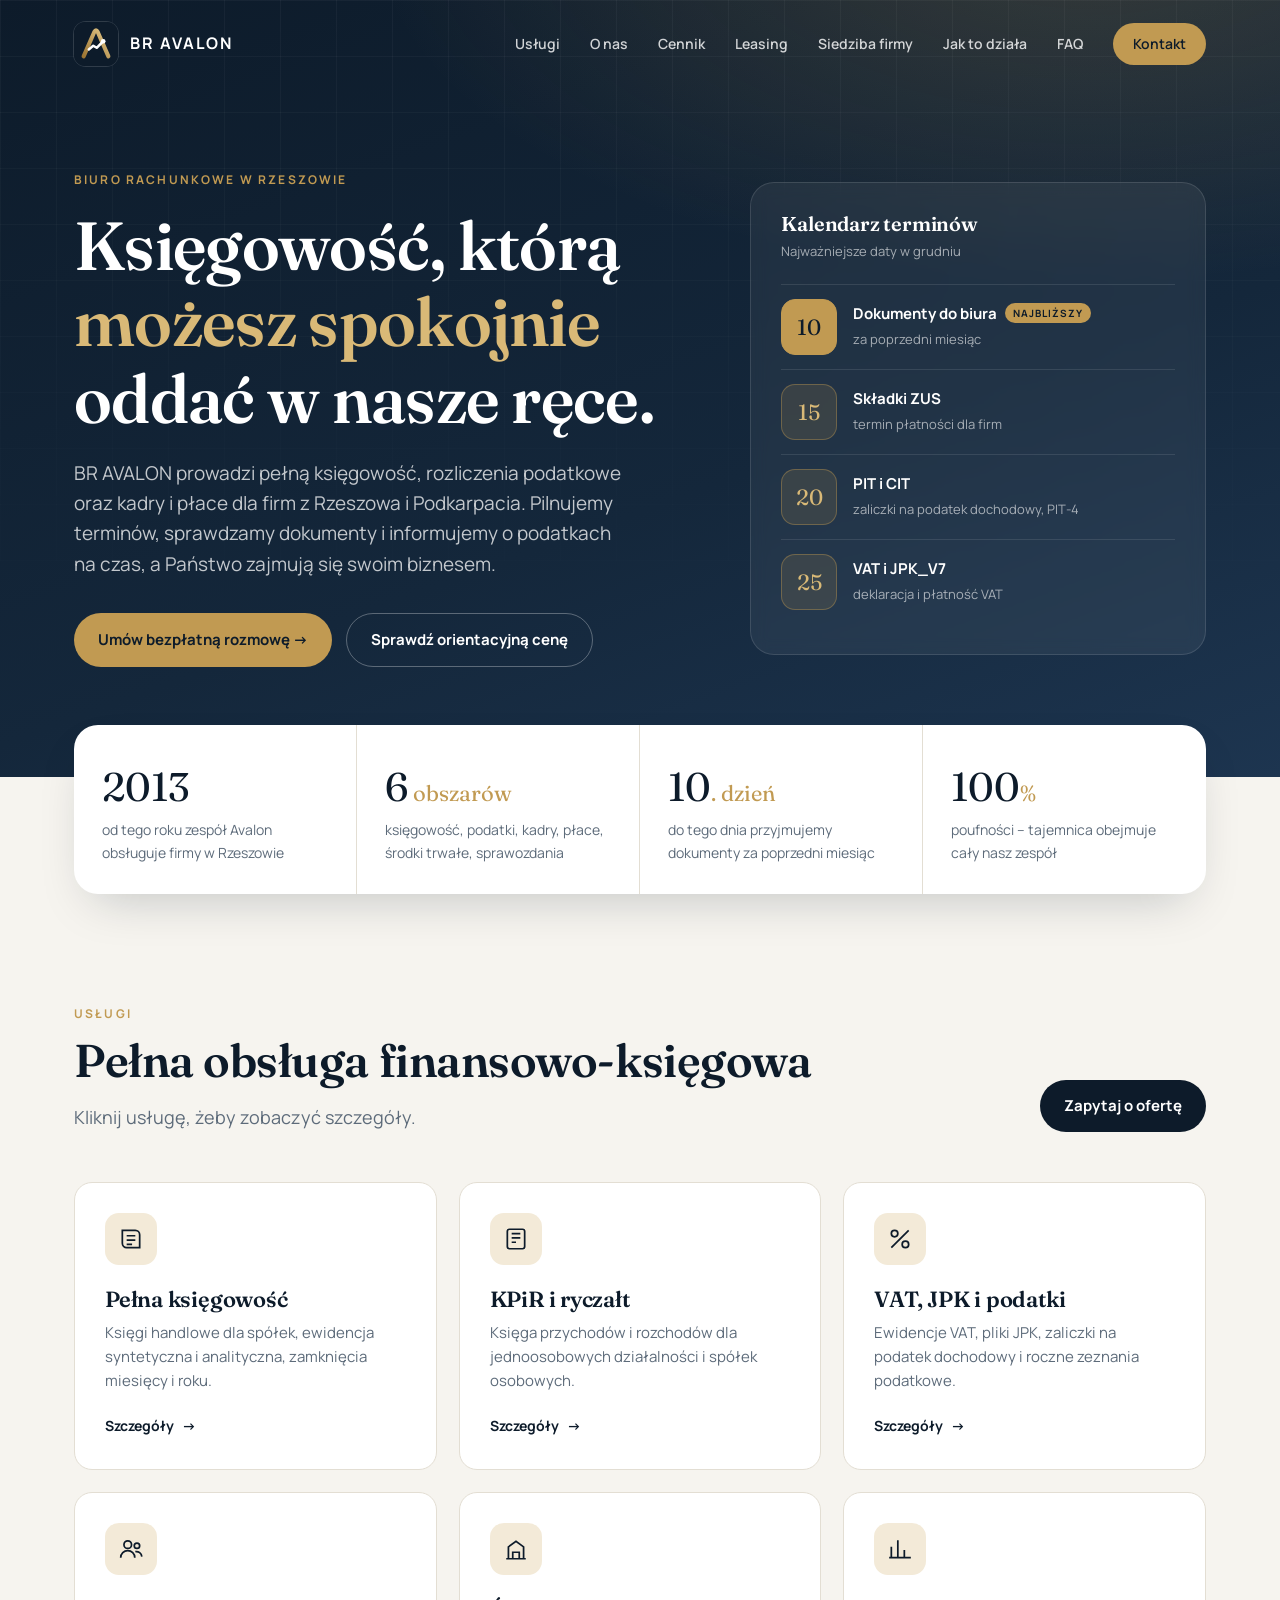
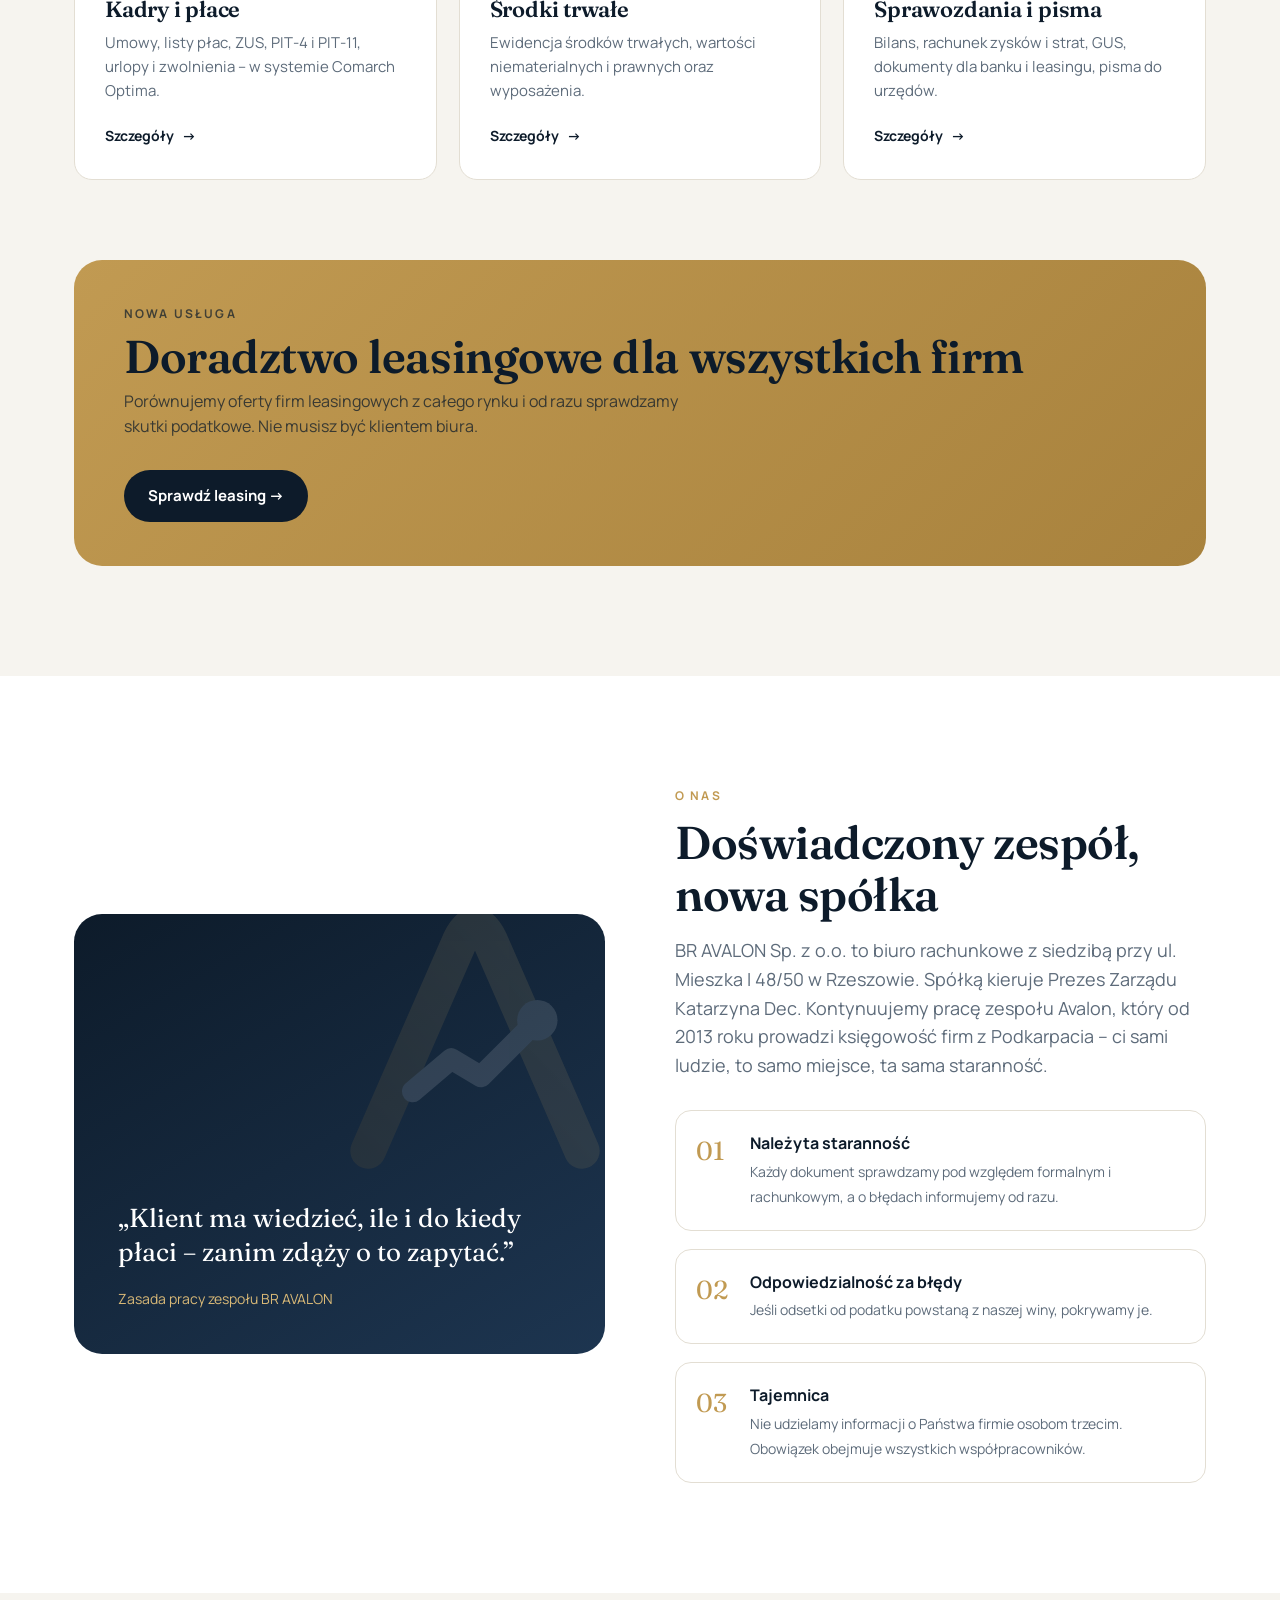
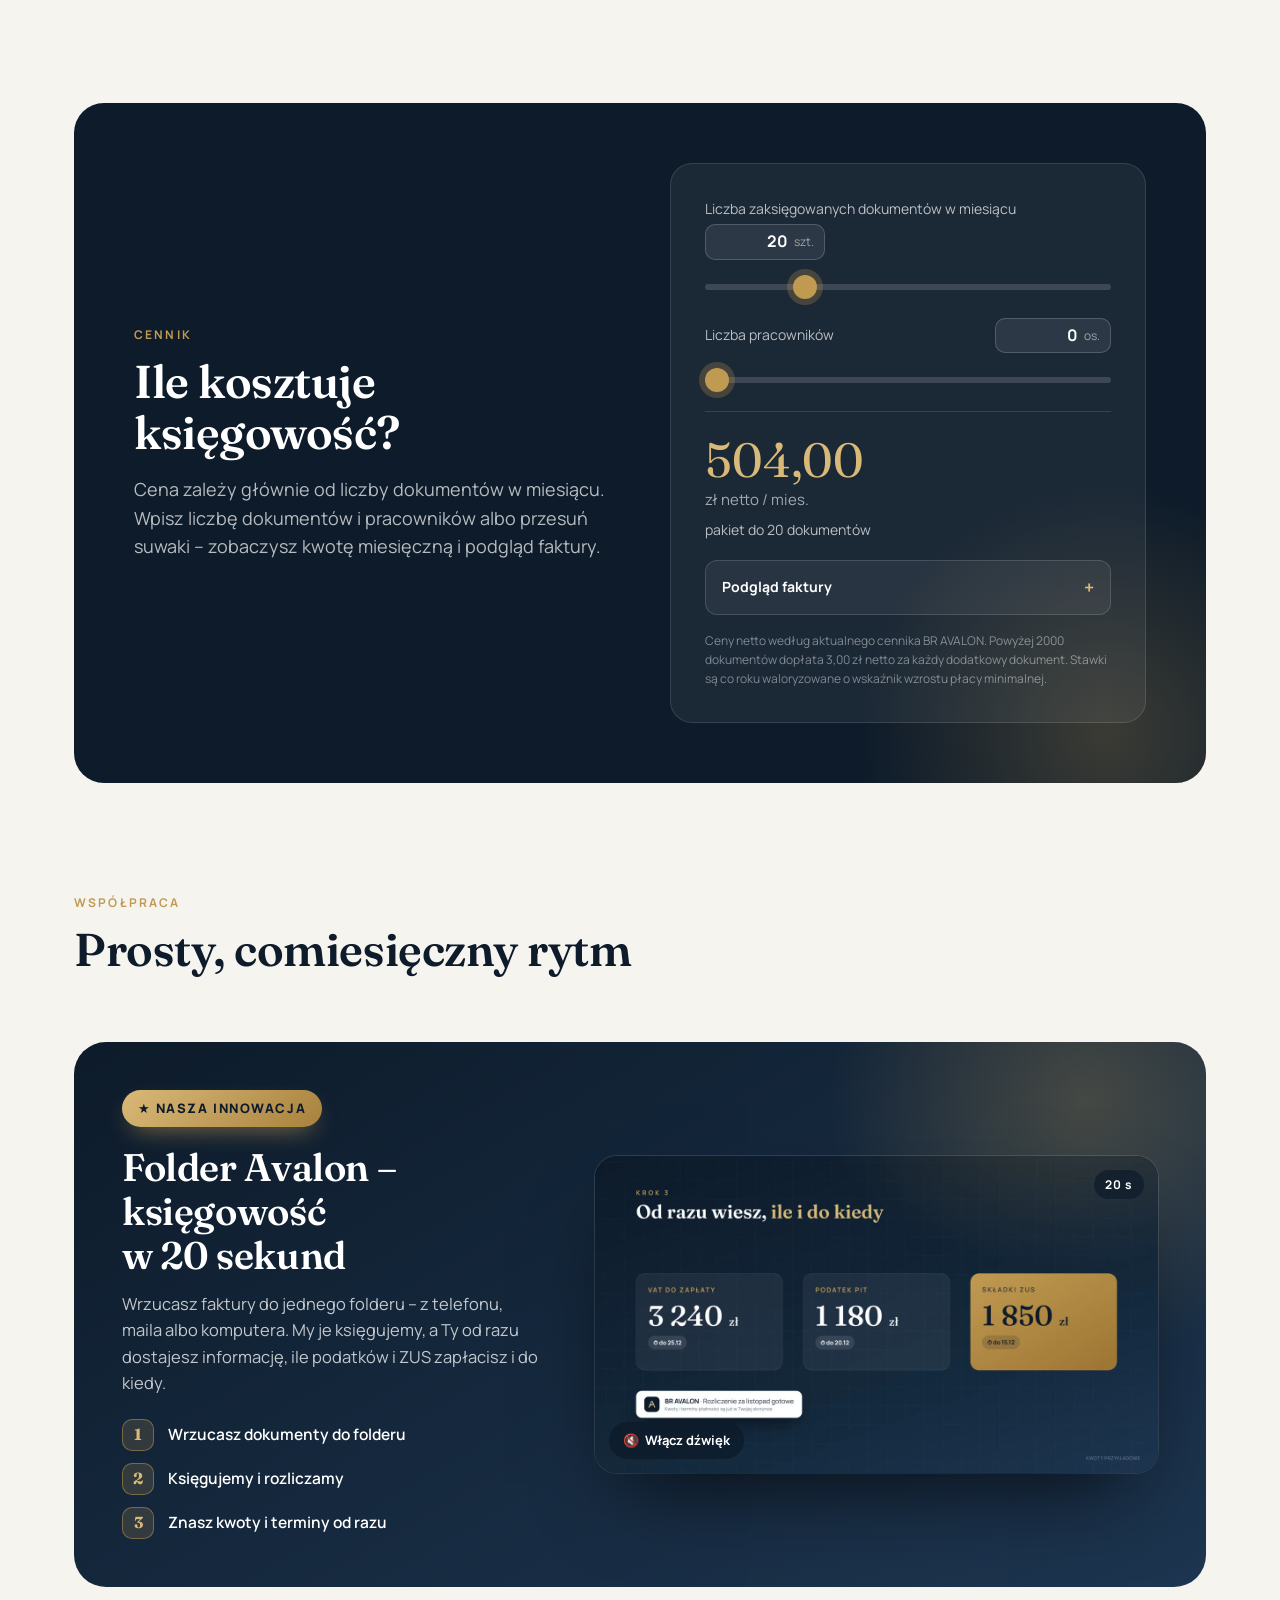
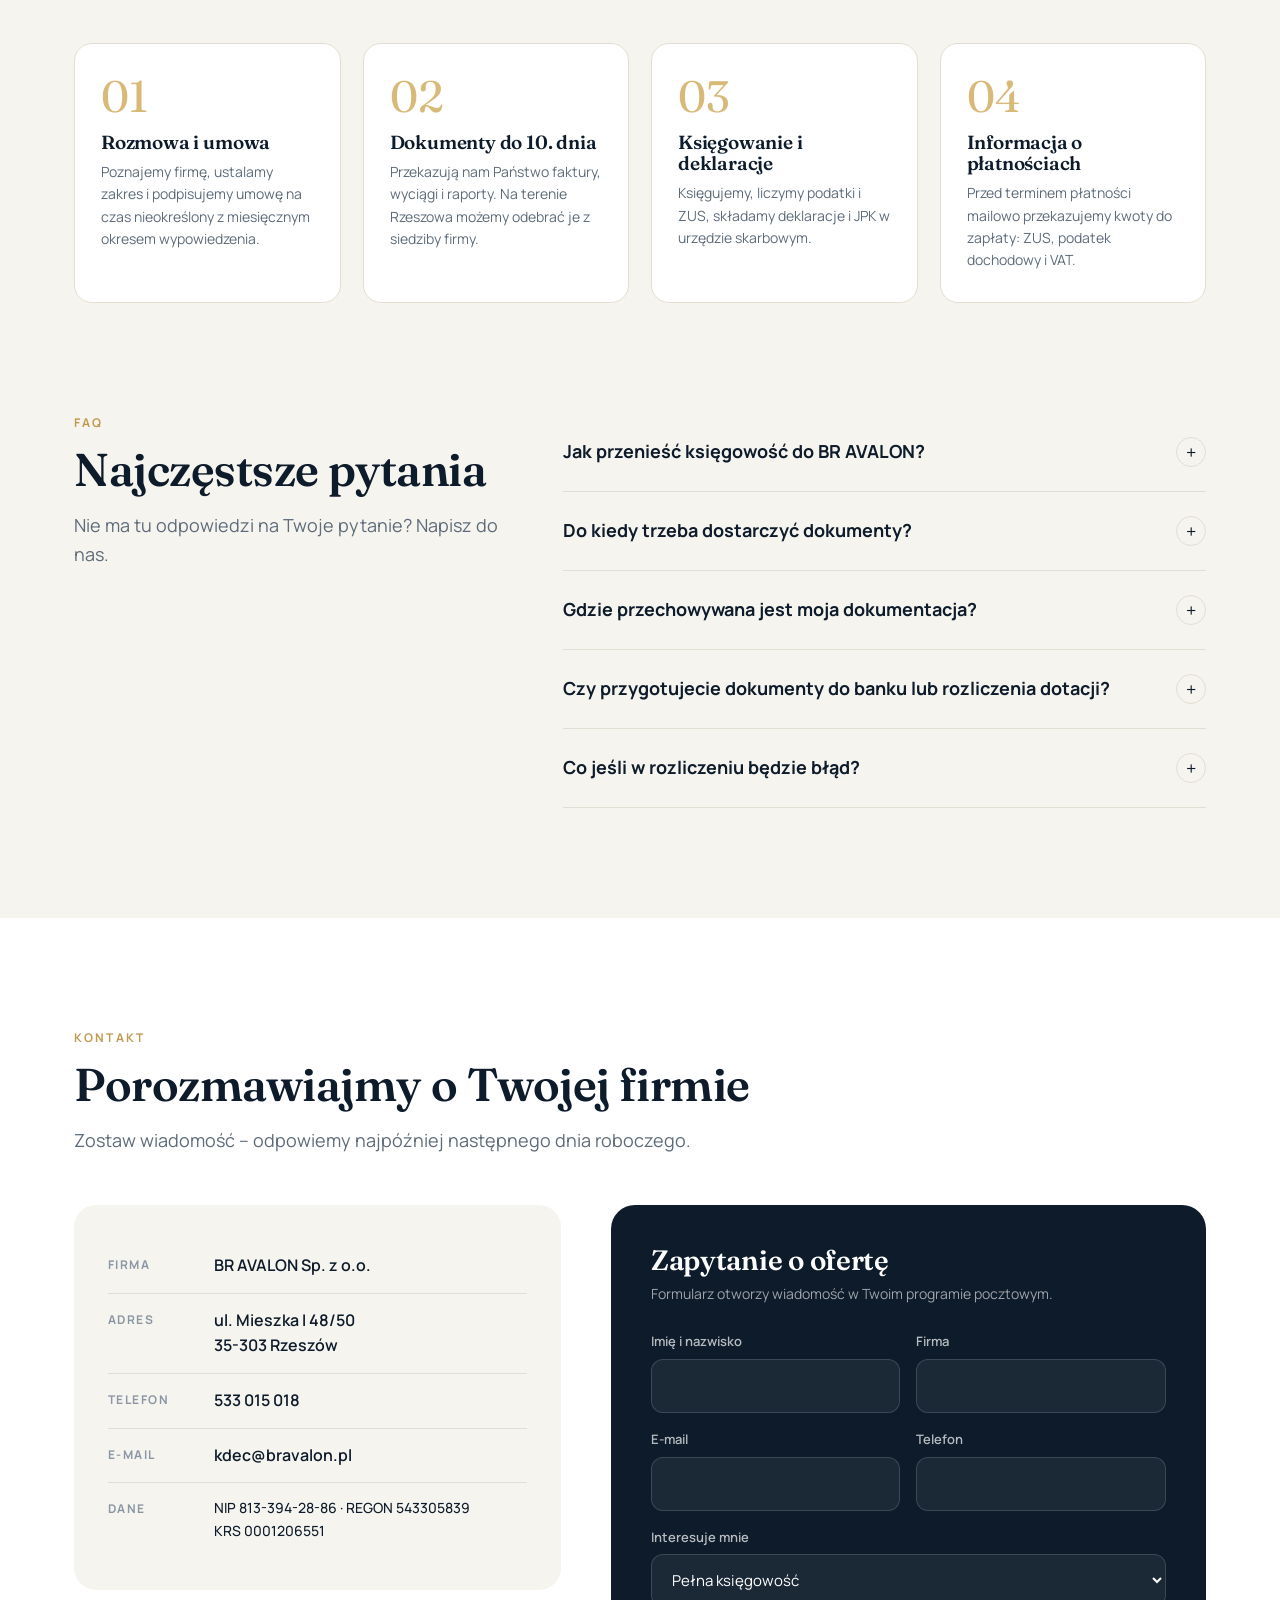
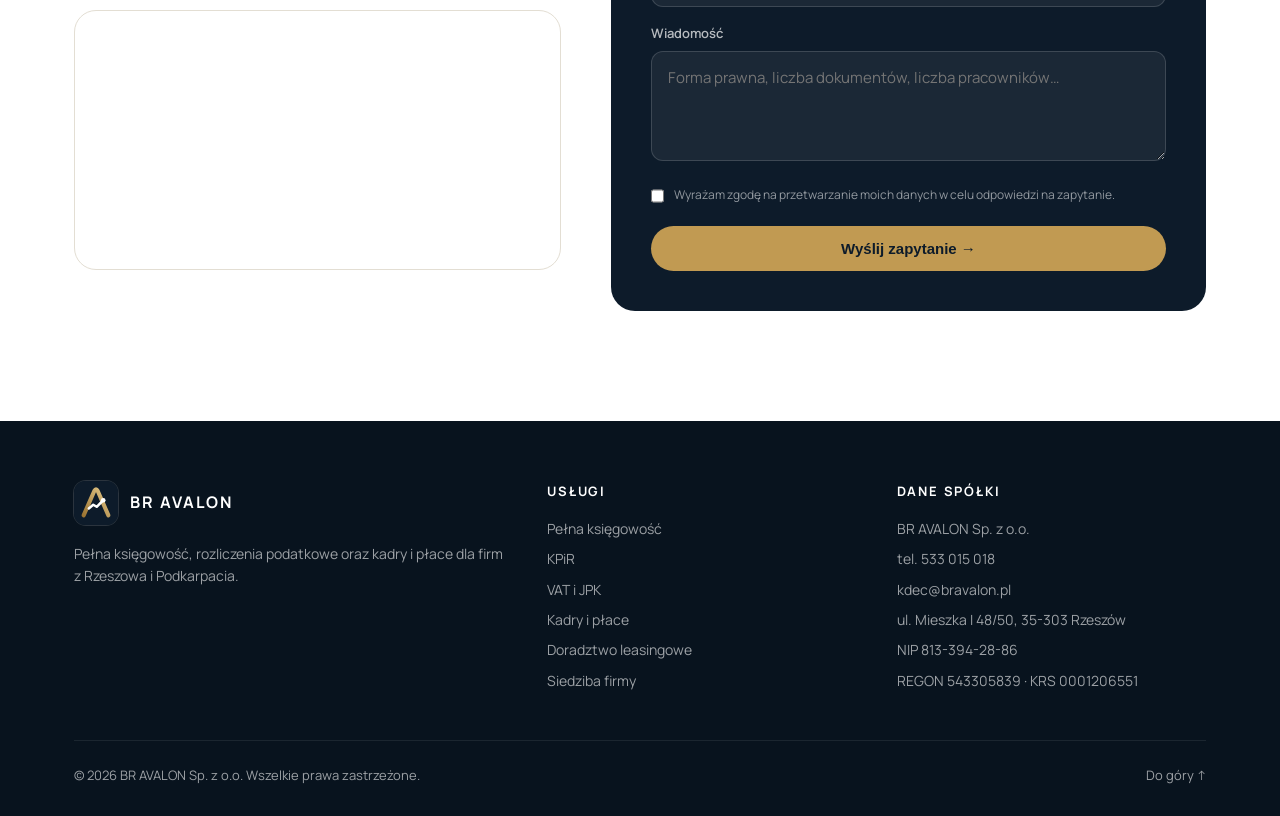
==== commit ef382b6a: "Revert "Strona: formularz, RODO, SEO i wspólne pliki" This reverts commit 790589a96c153fbf54628ce50f" ====
--- a/index.html
+++ b/index.html
@@ -3,41 +3,439 @@
 <head>
 <meta charset="UTF-8">
 <meta name="viewport" content="width=device-width, initial-scale=1">
-<title>BR AVALON – biuro rachunkowe w Rzeszowie</title>
-<meta name="description" content="BR AVALON Sp. z o.o. – biuro rachunkowe w Rzeszowie. Pełna księgowość, KPiR, VAT, JPK, kadry i płace. ul. Mieszka I 48/50. Tel. 533 015 018.">
-<link rel="canonical" href="https://wwieczor-commits.github.io/avalon/">
-<meta name="theme-color" content="#0d1b2a">
-<meta property="og:type" content="website">
-<meta property="og:locale" content="pl_PL">
-<meta property="og:site_name" content="BR AVALON">
-<meta property="og:title" content="BR AVALON – biuro rachunkowe w Rzeszowie">
-<meta property="og:description" content="Pełna księgowość, podatki, kadry i płace. ul. Mieszka I 48/50, 35-303 Rzeszów. Tel. 533 015 018.">
-<meta property="og:url" content="https://wwieczor-commits.github.io/avalon/">
-<meta property="og:image" content="https://wwieczor-commits.github.io/avalon/assets/og-cover.png">
-<meta property="og:image:width" content="1200">
-<meta property="og:image:height" content="630">
-<meta property="og:image:alt" content="BR AVALON – biuro rachunkowe w Rzeszowie">
-<meta name="twitter:card" content="summary_large_image">
-<meta name="twitter:title" content="BR AVALON – biuro rachunkowe w Rzeszowie">
-<meta name="twitter:description" content="Pełna księgowość, podatki, kadry i płace. ul. Mieszka I 48/50, 35-303 Rzeszów.">
-<meta name="twitter:image" content="https://wwieczor-commits.github.io/avalon/assets/og-cover.png">
-<link rel="icon" href="logo-mark.svg" type="image/svg+xml">
-<link rel="apple-touch-icon" href="assets/logo-mark-128.png">
+<title>BR AVALON Sp. z o.o. – Biuro rachunkowe Rzeszów</title>
+<meta name="description" content="BR AVALON Sp. z o.o. – biuro rachunkowe w Rzeszowie. Pełna księgowość, KPiR, VAT i JPK, kadry i płace, sprawozdania. ul. Mieszka I 48/50.">
+<link rel="icon" type="image/svg+xml" href="[data-uri]">
 <link rel="preconnect" href="https://fonts.googleapis.com">
 <link rel="preconnect" href="https://fonts.gstatic.com" crossorigin>
 <link href="https://fonts.googleapis.com/css2?family=Fraunces:opsz,wght@9..144,500;9..144,600&family=Manrope:wght@400;500;600;700&display=swap" rel="stylesheet">
-<link rel="stylesheet" href="styles.css">
-<script>document.documentElement.classList.add("js")</script>
-<script type="application/ld+json">
-{"@context":"https://schema.org","@type":["AccountingService","LocalBusiness"],"name":"BR AVALON Sp. z o.o.","url":"https://wwieczor-commits.github.io/avalon/","image":"https://wwieczor-commits.github.io/avalon/assets/og-cover.png","logo":"https://wwieczor-commits.github.io/avalon/assets/logo-mark-128.png","telephone":"+48533015018","email":"kdec@bravalon.pl","address":{"@type":"PostalAddress","streetAddress":"ul. Mieszka I 48/50","postalCode":"35-303","addressLocality":"Rzeszów","addressCountry":"PL"},"areaServed":["Rzeszów","województwo podkarpackie"],"vatID":"PL8133942886","taxID":"813-394-28-86","identifier":[{"@type":"PropertyValue","name":"KRS","value":"0001206551"},{"@type":"PropertyValue","name":"REGON","value":"543305839"}],"employee":{"@type":"Person","name":"Katarzyna Dec","jobTitle":"Prezes Zarządu"},"hasOfferCatalog":{"@type":"OfferCatalog","name":"Usługi BR AVALON","itemListElement":[{"@type":"Offer","itemOffered":{"@type":"Service","name":"Pełna księgowość"}},{"@type":"Offer","itemOffered":{"@type":"Service","name":"KPiR i ryczałt"}},{"@type":"Offer","itemOffered":{"@type":"Service","name":"VAT, JPK i podatki"}},{"@type":"Offer","itemOffered":{"@type":"Service","name":"Kadry i płace"}},{"@type":"Offer","itemOffered":{"@type":"Service","name":"Środki trwałe"}},{"@type":"Offer","itemOffered":{"@type":"Service","name":"Sprawozdania i pisma"}},{"@type":"Offer","itemOffered":{"@type":"Service","name":"Doradztwo leasingowe"}},{"@type":"Offer","itemOffered":{"@type":"Service","name":"Siedziba i adres firmy"}}]}}
-</script>
+<style>
+:root{
+  --ink:#0d1b2a; --ink-2:#14273b; --ink-3:#1d3550;
+  --paper:#f6f4ef; --white:#ffffff; --line:#e3ded3;
+  --muted:#5d6b7a; --muted-2:#8a96a3;
+  --gold:#c19a52; --gold-2:#d9b977; --gold-soft:#f3ead8;
+  --radius:18px; --shadow:0 20px 50px -20px rgba(13,27,42,.25);
+  --serif:"Fraunces",Georgia,serif; --sans:"Manrope",system-ui,-apple-system,Segoe UI,sans-serif;
+}
+*{box-sizing:border-box;margin:0;padding:0}
+html{scroll-behavior:smooth}
+body{font-family:var(--sans);color:var(--ink);background:var(--paper);line-height:1.6;-webkit-font-smoothing:antialiased}
+a{color:inherit;text-decoration:none}
+img{max-width:100%}
+.wrap{max-width:1180px;margin:0 auto;padding:0 24px}
+.eyebrow{font-size:12px;letter-spacing:.18em;text-transform:uppercase;font-weight:700;color:var(--gold)}
+h1,h2,h3{font-family:var(--serif);font-weight:600;line-height:1.12;letter-spacing:-.01em}
+h2{font-size:clamp(30px,4vw,46px);margin:12px 0 16px}
+.lead{font-size:18px;color:var(--muted);max-width:640px}
+.btn{display:inline-flex;align-items:center;gap:10px;padding:14px 24px;border-radius:999px;font-weight:700;font-size:15px;cursor:pointer;border:0;transition:transform .2s,box-shadow .2s,background .2s}
+.btn-gold{background:var(--gold);color:var(--ink)}
+.btn-gold:hover{background:var(--gold-2);transform:translateY(-2px);box-shadow:0 12px 30px -10px rgba(193,154,82,.7)}
+.btn-ghost{border:1px solid rgba(255,255,255,.3);color:#fff;background:transparent}
+.btn-ghost:hover{background:rgba(255,255,255,.08)}
+.btn-dark{background:var(--ink);color:#fff}
+.btn-dark:hover{background:var(--ink-3);transform:translateY(-2px)}
+
+/* NAV */
+nav{position:fixed;top:0;left:0;right:0;z-index:50;transition:background .3s,box-shadow .3s,padding .3s;padding:22px 0}
+nav.scrolled{background:rgba(13,27,42,.92);backdrop-filter:blur(12px);box-shadow:0 8px 30px -12px rgba(0,0,0,.4);padding:14px 0}
+.nav-in{display:flex;align-items:center;justify-content:space-between}
+.logo{display:flex;align-items:center;gap:12px;color:#fff}
+.logo-mark{width:44px;height:44px;border-radius:12px;box-shadow:0 0 0 1px rgba(255,255,255,.14)}.logo-mark svg{width:100%;height:100%;display:block}
+.logo-txt b{display:block;font-size:16px;letter-spacing:.12em}
+.logo-txt span{font-size:11px;color:rgba(255,255,255,.6);letter-spacing:.08em}
+.menu{display:flex;gap:30px;align-items:center}
+.menu a{color:rgba(255,255,255,.8);font-size:14px;font-weight:600;transition:color .2s}
+.menu a:hover{color:var(--gold-2)}
+.burger{display:none;background:none;border:0;color:#fff;font-size:26px;cursor:pointer}
+
+/* HERO */
+.hero{background:radial-gradient(1200px 600px at 85% -10%,rgba(193,154,82,.22),transparent 60%),linear-gradient(160deg,var(--ink) 0%,var(--ink-2) 60%,var(--ink-3) 100%);color:#fff;padding:170px 0 110px;position:relative;overflow:hidden}
+.hero:after{content:"";position:absolute;inset:0;background-image:linear-gradient(rgba(255,255,255,.04) 1px,transparent 1px),linear-gradient(90deg,rgba(255,255,255,.04) 1px,transparent 1px);background-size:56px 56px;mask-image:linear-gradient(180deg,#000 0%,transparent 85%);pointer-events:none}
+.hero-grid{display:grid;grid-template-columns:1.15fr .85fr;gap:60px;align-items:center;position:relative;z-index:1}
+.hero h1{font-size:clamp(40px,5.6vw,68px);margin:18px 0 22px}
+.hero h1 em{font-style:normal;color:var(--gold-2)}
+.hero p{font-size:19px;color:rgba(255,255,255,.75);max-width:560px;margin-bottom:34px}
+.hero-cta{display:flex;gap:14px;flex-wrap:wrap}
+.hero-card{background:rgba(255,255,255,.06);border:1px solid rgba(255,255,255,.12);border-radius:24px;padding:30px;backdrop-filter:blur(8px)}
+.hero-card h3{font-size:20px;margin-bottom:6px}
+.hero-card .sub{font-size:13px;color:rgba(255,255,255,.6);margin-bottom:22px}
+.deadline{display:flex;align-items:center;gap:16px;padding:14px 0;border-top:1px solid rgba(255,255,255,.1)}
+.deadline .day{min-width:56px;height:56px;border-radius:14px;background:rgba(193,154,82,.15);border:1px solid rgba(193,154,82,.4);display:grid;place-items:center;font-family:var(--serif);font-size:22px;color:var(--gold-2)}
+.deadline b{display:block;font-size:15px}
+.deadline span{font-size:13px;color:rgba(255,255,255,.6)}
+.deadline.next .day{background:var(--gold);color:var(--ink);border-color:var(--gold)}
+.deadline.next b:after{content:"najbliższy";margin-left:8px;font-size:10px;letter-spacing:.1em;text-transform:uppercase;background:var(--gold);color:var(--ink);padding:3px 8px;border-radius:99px;vertical-align:2px}
+
+/* STATS */
+.stats{margin-top:-52px;position:relative;z-index:2}
+.stats-in{background:var(--white);border-radius:24px;box-shadow:var(--shadow);display:grid;grid-template-columns:repeat(4,1fr)}
+.stat{padding:30px 28px;border-right:1px solid var(--line)}
+.stat:last-child{border-right:0}
+.stat .num{font-family:var(--serif);font-size:40px;color:var(--ink)}
+.stat .num small{font-size:22px;color:var(--gold)}
+.stat p{font-size:14px;color:var(--muted)}
+
+section{padding:110px 0}
+.sec-head{display:flex;justify-content:space-between;align-items:flex-end;gap:30px;margin-bottom:50px;flex-wrap:wrap}
+
+/* SERVICES */
+.services-grid{display:grid;grid-template-columns:repeat(3,1fr);gap:22px}
+.svc{background:var(--white);border:1px solid var(--line);border-radius:var(--radius);padding:30px;cursor:pointer;transition:transform .25s,box-shadow .25s,border-color .25s;position:relative;overflow:hidden;text-align:left;font:inherit;color:inherit}
+.svc:before{content:"";position:absolute;left:0;top:0;height:3px;width:0;background:var(--gold);transition:width .35s}
+.svc:hover{transform:translateY(-6px);box-shadow:var(--shadow);border-color:transparent}
+.svc:hover:before{width:100%}
+.svc .ico{width:52px;height:52px;border-radius:14px;background:var(--gold-soft);display:grid;place-items:center;margin-bottom:22px}
+.svc .ico svg{width:26px;height:26px;stroke:var(--ink);fill:none;stroke-width:1.6}
+.svc h3{font-size:22px;margin-bottom:10px}
+.svc p{font-size:15px;color:var(--muted);margin-bottom:20px}
+.svc .more{font-size:14px;font-weight:700;color:var(--ink);display:inline-flex;gap:8px;align-items:center}
+.svc .more i{transition:transform .2s;font-style:normal}
+.svc:hover .more i{transform:translateX(5px)}
+
+/* MODAL */
+.modal{position:fixed;inset:0;z-index:100;display:flex;align-items:center;justify-content:center;padding:20px;pointer-events:none;opacity:0;transition:opacity .3s}
+.modal.open{opacity:1;pointer-events:auto}
+.modal-bg{position:absolute;inset:0;background:rgba(13,27,42,.6);backdrop-filter:blur(6px)}
+.modal-box{position:relative;background:var(--white);border-radius:24px;max-width:620px;width:100%;max-height:88vh;overflow:auto;padding:44px;transform:translateY(24px) scale(.97);transition:transform .35s cubic-bezier(.2,.9,.3,1.2)}
+.modal.open .modal-box{transform:none}
+.modal-close{position:absolute;top:18px;right:18px;width:40px;height:40px;border-radius:50%;border:1px solid var(--line);background:#fff;cursor:pointer;font-size:20px;line-height:1;color:var(--ink)}
+.modal-close:hover{background:var(--paper)}
+.modal-box h3{font-size:30px;margin:10px 0 14px}
+.modal-box p{color:var(--muted);margin-bottom:20px}
+.modal-box ul{list-style:none;display:grid;gap:12px;margin-bottom:28px}
+.modal-box li{display:flex;gap:12px;font-size:15px}
+.modal-box li:before{content:"";flex:0 0 20px;height:20px;border-radius:50%;background:var(--gold-soft) url("data:image/svg+xml,%3Csvg xmlns='http://www.w3.org/2000/svg' viewBox='0 0 20 20'%3E%3Cpath d='M6 10.5l2.5 2.5L14 7.5' stroke='%23a07c38' stroke-width='2' fill='none' stroke-linecap='round'/%3E%3C/svg%3E") center/20px no-repeat;margin-top:2px}
+
+/* ABOUT */
+.about{background:var(--white)}
+.about-grid{display:grid;grid-template-columns:1fr 1fr;gap:70px;align-items:center}
+.about-visual{background:linear-gradient(150deg,var(--ink),var(--ink-3));border-radius:28px;padding:44px;color:#fff;position:relative;overflow:hidden;min-height:440px;display:flex;flex-direction:column;justify-content:flex-end}
+.about-visual:before{content:"";position:absolute;right:-60px;top:-60px;width:380px;height:380px;opacity:.12;background:url("[data-uri]") center/contain no-repeat}
+.about-visual blockquote{font-family:var(--serif);font-size:26px;line-height:1.3;position:relative}
+.about-visual cite{display:block;margin-top:18px;font-style:normal;font-size:14px;color:var(--gold-2)}
+.values{display:grid;gap:18px;margin-top:30px}
+.value{display:flex;gap:18px;padding:20px;border-radius:16px;border:1px solid var(--line);transition:background .2s,border-color .2s}
+.value:hover{background:var(--paper);border-color:var(--gold-2)}
+.value b{display:block;font-size:16px;margin-bottom:2px}
+.value span{font-size:14px;color:var(--muted)}
+.value .n{font-family:var(--serif);font-size:26px;color:var(--gold);min-width:36px}
+
+/* CALC */
+.calc{background:var(--ink);color:#fff;border-radius:30px;padding:60px;display:grid;grid-template-columns:1fr 1fr;gap:60px;align-items:center;position:relative;overflow:hidden}
+.calc:after{content:"";position:absolute;width:500px;height:500px;border-radius:50%;background:radial-gradient(circle,rgba(193,154,82,.25),transparent 70%);right:-150px;bottom:-200px}
+.calc h2{color:#fff}
+.calc .lead{color:rgba(255,255,255,.7)}
+.calc-box{background:rgba(255,255,255,.06);border:1px solid rgba(255,255,255,.12);border-radius:22px;padding:34px;position:relative;z-index:1}
+.calc-box label{font-size:14px;color:rgba(255,255,255,.7);display:flex;justify-content:space-between;margin-bottom:12px}
+.calc-box label b{color:#fff;font-size:16px}
+input[type=range]{-webkit-appearance:none;appearance:none;width:100%;height:6px;border-radius:99px;background:rgba(255,255,255,.15);outline:none;margin-bottom:28px}
+input[type=range]::-webkit-slider-thumb{-webkit-appearance:none;width:24px;height:24px;border-radius:50%;background:var(--gold);cursor:pointer;box-shadow:0 0 0 6px rgba(193,154,82,.25)}
+input[type=range]::-moz-range-thumb{width:24px;height:24px;border-radius:50%;background:var(--gold);cursor:pointer;border:0}
+.toggle-row{display:flex;gap:10px;margin-bottom:28px;flex-wrap:wrap}
+.chip{padding:10px 16px;border-radius:99px;border:1px solid rgba(255,255,255,.2);font-size:13px;font-weight:600;cursor:pointer;background:transparent;color:#fff;font-family:inherit;transition:all .2s}
+.chip.on{background:var(--gold);border-color:var(--gold);color:var(--ink)}
+.result{border-top:1px solid rgba(255,255,255,.12);padding-top:24px}
+.result .price{font-family:var(--serif);font-size:48px;color:var(--gold-2);line-height:1}
+.result .price small{display:block;font-size:15px;color:rgba(255,255,255,.6);font-family:var(--sans);margin-top:8px}
+.result .tier{font-size:14px;color:rgba(255,255,255,.7);margin-top:12px}
+.note{font-size:12px;color:rgba(255,255,255,.45);margin-top:16px}
+
+/* PROCESS */
+.steps{display:grid;grid-template-columns:repeat(4,1fr);gap:22px;counter-reset:s}
+.step{padding:30px 26px;border-radius:var(--radius);background:var(--white);border:1px solid var(--line);position:relative;transition:transform .25s}
+.step:hover{transform:translateY(-4px)}
+.step:before{counter-increment:s;content:"0" counter(s);font-family:var(--serif);font-size:44px;color:var(--gold-2);display:block;margin-bottom:14px;line-height:1}
+.step h3{font-size:19px;margin-bottom:8px}
+.step p{font-size:14px;color:var(--muted)}
+
+/* FAQ */
+.faq-wrap{display:grid;grid-template-columns:.8fr 1.2fr;gap:60px}
+.faq-item{border-bottom:1px solid var(--line)}
+.faq-q{width:100%;text-align:left;background:none;border:0;padding:24px 0;font:inherit;font-size:18px;font-weight:700;color:var(--ink);display:flex;justify-content:space-between;gap:20px;cursor:pointer}
+.faq-q span{width:30px;height:30px;flex:0 0 30px;border-radius:50%;border:1px solid var(--line);display:grid;place-items:center;transition:transform .3s,background .3s;font-weight:400}
+.faq-item.open .faq-q span{transform:rotate(45deg);background:var(--gold);border-color:var(--gold)}
+.faq-a{max-height:0;overflow:hidden;transition:max-height .4s ease}
+.faq-a p{padding-bottom:24px;color:var(--muted)}
+
+/* CONTACT */
+.contact{background:var(--white)}
+.contact-grid{display:grid;grid-template-columns:.9fr 1.1fr;gap:50px}
+.info-card{background:var(--paper);border-radius:22px;padding:34px;margin-bottom:20px}
+.info-row{display:flex;gap:16px;padding:14px 0;border-bottom:1px solid var(--line)}
+.info-row:last-child{border-bottom:0}
+.info-row .k{font-size:12px;letter-spacing:.12em;text-transform:uppercase;color:var(--muted-2);min-width:90px;padding-top:2px;font-weight:700}
+.info-row .v{font-weight:600}
+.info-row .v a:hover{color:var(--gold)}
+.map{border-radius:22px;overflow:hidden;height:260px;border:1px solid var(--line)}
+.map iframe{width:100%;height:100%;border:0;filter:grayscale(.3)}
+form{background:var(--ink);border-radius:24px;padding:40px;color:#fff}
+form h3{font-size:28px;margin-bottom:6px}
+form .sub{color:rgba(255,255,255,.6);font-size:14px;margin-bottom:26px}
+.f-row{display:grid;grid-template-columns:1fr 1fr;gap:16px}
+.field{margin-bottom:16px}
+.field label{display:block;font-size:13px;color:rgba(255,255,255,.7);margin-bottom:7px;font-weight:600}
+.field input,.field select,.field textarea{width:100%;padding:14px 16px;border-radius:12px;border:1px solid rgba(255,255,255,.15);background:rgba(255,255,255,.06);color:#fff;font:inherit;font-size:15px;transition:border-color .2s,background .2s}
+.field select option{color:var(--ink)}
+.field input:focus,.field select:focus,.field textarea:focus{outline:none;border-color:var(--gold);background:rgba(255,255,255,.1)}
+.field textarea{min-height:110px;resize:vertical}
+.consent{display:flex;gap:10px;font-size:12px;color:rgba(255,255,255,.55);margin:6px 0 22px}
+.consent input{margin-top:3px;accent-color:var(--gold)}
+
+/* FOOTER */
+footer{background:#08131e;color:rgba(255,255,255,.6);padding:60px 0 30px;font-size:14px}
+.foot-grid{display:grid;grid-template-columns:1.4fr 1fr 1fr;gap:40px;padding-bottom:40px;border-bottom:1px solid rgba(255,255,255,.08)}
+footer h4{color:#fff;font-size:13px;letter-spacing:.14em;text-transform:uppercase;margin-bottom:16px}
+footer li{list-style:none;margin-bottom:8px}
+footer a:hover{color:var(--gold-2)}
+.foot-bottom{padding-top:24px;display:flex;justify-content:space-between;flex-wrap:wrap;gap:10px;font-size:13px}
+
+/* TOAST */
+.toast{position:fixed;bottom:24px;left:50%;transform:translate(-50%,120px);background:var(--ink);color:#fff;padding:16px 24px;border-radius:14px;box-shadow:var(--shadow);z-index:120;transition:transform .4s;font-size:14px;border-left:4px solid var(--gold)}
+.toast.show{transform:translate(-50%,0)}
+
+/* REVEAL */
+.reveal{opacity:0;transform:translateY(30px);transition:opacity .8s,transform .8s}
+.reveal.in{opacity:1;transform:none}
+
+@media (max-width:980px){
+  .hero-grid,.about-grid,.calc,.faq-wrap,.contact-grid{grid-template-columns:1fr}
+  .services-grid{grid-template-columns:1fr 1fr}
+  .steps{grid-template-columns:1fr 1fr}
+  .stats-in{grid-template-columns:1fr 1fr}
+  .stat:nth-child(2){border-right:0}
+  .stat:nth-child(-n+2){border-bottom:1px solid var(--line)}
+  .calc{padding:40px 28px}
+  .foot-grid{grid-template-columns:1fr}
+}
+@media (max-width:720px){
+  .menu{position:fixed;top:0;right:0;bottom:0;width:78%;background:var(--ink);flex-direction:column;align-items:flex-start;padding:100px 34px;gap:24px;transform:translateX(100%);transition:transform .35s}
+  .menu.open{transform:none}
+  .menu a{font-size:18px}
+  .burger{display:block;position:relative;z-index:60}
+  .services-grid,.steps,.f-row{grid-template-columns:1fr}
+  section{padding:80px 0}
+  .modal-box{padding:32px 24px}
+  form{padding:28px}
+}
+@media (prefers-reduced-motion:reduce){*{transition:none!important;scroll-behavior:auto!important}.reveal{opacity:1;transform:none}}
+/* ===== MOBILE POLISH ===== */
+html,body{overflow-x:clip}
+.toast{opacity:0;visibility:hidden}
+.toast.show{opacity:1;visibility:visible}
+.contact-grid>*,.hero-grid>*,.about-grid>*,.two>*,.calc>*,.faq-wrap>*{min-width:0}
+.calc-box label,.cost label{flex-wrap:wrap;gap:4px 12px}
+.calc-box label b,.cost label b{white-space:nowrap}
+.info-row .v{overflow-wrap:anywhere}
+body.menu-open{overflow:hidden}
+.menu-bg{position:fixed;inset:0;background:rgba(8,19,30,.55);backdrop-filter:blur(3px);z-index:49;opacity:0;pointer-events:none;transition:opacity .3s}
+body.menu-open .menu-bg{opacity:1;pointer-events:auto}
+@media (max-width:720px){
+  .wrap{padding:0 20px}
+  .hero{padding:118px 0 90px}
+  .hero h1{font-size:clamp(34px,9.5vw,44px);margin:14px 0 16px}
+  .hero p{font-size:16.5px;margin-bottom:26px}
+  .hero-cta{flex-direction:column}
+  .hero-cta .btn{width:100%;justify-content:center}
+  .hero-grid{gap:36px}
+  .hero-card{padding:22px;border-radius:20px}
+  h2{font-size:clamp(27px,7.5vw,34px)}
+  .lead{font-size:16px}
+  .sec-head{margin-bottom:32px}
+  .sec-head .btn{width:100%;justify-content:center}
+  section{padding:72px 0}
+  .stats{margin-top:-40px}
+  .stats-in{grid-template-columns:1fr 1fr;border-radius:20px}
+  .stat{padding:20px 16px}
+  .stat .num{font-size:30px;line-height:1.15}
+  .stat .num small{font-size:15px}
+  .stat p{font-size:12.5px;margin-top:6px;line-height:1.45}
+  .svc{padding:24px}
+  .modal{align-items:flex-end;padding:0}
+  .modal-box{border-radius:24px 24px 0 0;max-height:85vh;padding:34px 22px 28px}
+  .modal-box .btn{width:100%;justify-content:center}
+  .about-visual{min-height:300px;padding:30px}
+  .about-visual blockquote{font-size:22px}
+  .calc{padding:30px 20px;border-radius:24px;gap:28px}
+  .calc-box{padding:22px;border-radius:18px}
+  .result .price{font-size:40px}
+  .faq-q{font-size:16px;padding:20px 0}
+  .info-card{padding:22px}
+  .info-row{flex-direction:column;gap:2px;padding:12px 0}
+  .info-row .k{min-width:0;font-size:11px}
+  .map{height:220px}
+  form{padding:24px 20px;border-radius:20px}
+  form h3{font-size:24px}
+  .field input,.field select,.field textarea{font-size:16px}
+  .foot-bottom{flex-direction:column}
+  .menu{visibility:hidden;transition:transform .35s,visibility .35s}
+  .menu.open{visibility:visible}
+  .menu{width:84%;padding:96px 28px 40px;gap:6px;overflow-y:auto;z-index:55}
+  .menu a{width:100%;padding:14px 0;border-bottom:1px solid rgba(255,255,255,.08);font-size:18px}
+  .menu a.btn{margin-top:18px;justify-content:center;border-bottom:0;padding:14px 20px}
+  .burger{width:44px;height:44px;border-radius:12px;background:rgba(255,255,255,.08);font-size:22px;line-height:1}
+  /* leasing */
+  .offer{grid-template-columns:72px 1fr 58px;gap:10px;padding:12px}
+  .tabs{flex-wrap:nowrap;overflow-x:auto;scroll-snap-type:x mandatory;margin:0 -20px 22px;padding:0 20px 6px;scrollbar-width:none}
+  .tabs::-webkit-scrollbar{display:none}
+  .tab{flex:0 0 auto;scroll-snap-align:start}
+  .tab-panel{padding:24px;border-radius:20px;gap:24px}
+  .tab-panel h3{font-size:24px}
+  .tip{padding:20px}
+  .tip .btn{width:100%;justify-content:center}
+  .cta-band{padding:28px 22px;border-radius:22px}
+  .cta-band .btn{width:100%;justify-content:center}
+  .res-grid{grid-template-columns:1fr 1fr}
+  /* tabela -> karty */
+  .cmp,.cmp tbody,.cmp tr,.cmp td{display:block;width:100%}
+  .cmp{border:0;background:transparent;border-radius:0}
+  .cmp thead{display:none}
+  .cmp tr{background:var(--white);border:1px solid var(--line);border-radius:16px;margin-bottom:12px;overflow:hidden}
+  .cmp td{border:0;padding:10px 16px}
+  .cmp td:first-child{width:100%;background:var(--ink);color:#fff;font-size:12px;letter-spacing:.12em;text-transform:uppercase;padding:12px 16px}
+  .cmp td[data-l]:before{content:attr(data-l);display:block;font-size:11px;font-weight:700;letter-spacing:.1em;text-transform:uppercase;color:var(--gold);margin-bottom:2px}
+  .cmp td[data-l]+td[data-l]{border-top:1px solid var(--line)}
+  .cmp td.hl{background:var(--gold-soft)}
+  /* siedziba */
+  .opt-tabs{display:flex;overflow-x:auto;scroll-snap-type:x mandatory;margin:0 -20px 20px;padding:4px 20px 10px;gap:12px;scrollbar-width:none}
+  .opt-tabs::-webkit-scrollbar{display:none}
+  .opt-tab{flex:0 0 78%;scroll-snap-align:start;padding:18px 20px}
+  .opt-tab b{font-size:20px}
+  .opt-panel{padding:24px 20px;border-radius:22px}
+  .opt-panel > p{font-size:15.5px;margin-bottom:24px}
+  .check,.cost,.summary{padding:24px 20px;border-radius:18px}
+  .cost .big{font-size:38px}
+  .cfg-item{padding:16px}
+  .perk{padding:16px}
+}
+@media (max-width:380px){
+  .wrap{padding:0 16px}
+  .stat{padding:18px 12px}
+  .stat .num{font-size:26px}
+  .hero h1{font-size:32px}
+  .res-grid{grid-template-columns:1fr}
+  .offer{grid-template-columns:64px 1fr 52px;font-size:12px}
+}
+
+/* ===== MOBILE MENU v2 ===== */
+.menu-foot{display:none}
+@media (max-width:720px){
+  nav.scrolled{-webkit-backdrop-filter:none;backdrop-filter:none;background:rgba(13,27,42,.97)}
+  body.menu-open nav{-webkit-backdrop-filter:none;backdrop-filter:none}
+  .menu{position:fixed;top:0;right:0;bottom:auto;left:auto;height:100vh;height:100dvh;width:min(86vw,360px);
+    background:linear-gradient(180deg,#14273b 0%,#0d1b2a 100%);border-left:1px solid rgba(193,154,82,.25);
+    box-shadow:-30px 0 60px -20px rgba(0,0,0,.6);display:flex;flex-direction:column;align-items:stretch;
+    padding:96px 24px calc(24px + env(safe-area-inset-bottom));gap:0;overflow-y:auto;z-index:55;
+    transform:translateX(105%);visibility:hidden;transition:transform .38s cubic-bezier(.2,.8,.2,1),visibility .38s}
+  .menu.open{transform:none;visibility:visible}
+  .menu:before{content:"MENU";position:absolute;top:34px;left:24px;font-size:11px;letter-spacing:.24em;font-weight:700;color:var(--gold)}
+  .menu a{display:flex;justify-content:space-between;align-items:center;width:100%;padding:16px 4px;font-size:18px;font-weight:600;color:#fff;border-bottom:1px solid rgba(255,255,255,.08);
+    opacity:0;transform:translateX(16px);transition:opacity .35s,transform .35s,color .2s}
+  .menu a:not(.btn):after{content:"›";font-size:24px;color:var(--gold);line-height:1}
+  .menu a:active{color:var(--gold-2)}
+  .menu.open a{opacity:1;transform:none}
+  .menu.open a:nth-child(1){transition-delay:.06s}.menu.open a:nth-child(2){transition-delay:.1s}.menu.open a:nth-child(3){transition-delay:.14s}
+  .menu.open a:nth-child(4){transition-delay:.18s}.menu.open a:nth-child(5){transition-delay:.22s}.menu.open a:nth-child(6){transition-delay:.26s}.menu.open a:nth-child(7){transition-delay:.3s}
+  .menu a.btn{margin-top:22px;justify-content:center;border:0;padding:15px 20px;color:var(--ink)!important;font-size:16px}
+  .menu-foot{margin-top:auto;padding-top:26px;display:grid;gap:10px}
+  .menu-foot a{border:1px solid rgba(255,255,255,.14)!important;border-radius:14px;padding:14px 16px!important;font-size:15px!important;justify-content:flex-start!important;gap:12px;opacity:1!important;transform:none!important}
+  .menu-foot a:after{content:none!important}
+  .menu-foot small{display:block;font-size:11px;color:rgba(255,255,255,.5);font-weight:500;letter-spacing:.04em}
+  .menu-foot .ic{width:36px;height:36px;border-radius:10px;background:rgba(193,154,82,.15);display:grid;place-items:center;flex:0 0 36px;color:var(--gold-2);font-size:16px}
+  .burger{position:relative;z-index:60;display:grid;place-items:center;width:46px;height:46px;border-radius:14px;background:rgba(255,255,255,.1);border:1px solid rgba(255,255,255,.14);font-size:0;padding:0;-webkit-tap-highlight-color:transparent}
+  .burger span{position:absolute;left:13px;right:13px;height:2px;border-radius:2px;background:#fff;transition:transform .3s,opacity .2s,top .3s}
+  .burger span:nth-child(1){top:16px}.burger span:nth-child(2){top:22px}.burger span:nth-child(3){top:28px}
+  body.menu-open .burger span:nth-child(1){top:22px;transform:rotate(45deg)}
+  body.menu-open .burger span:nth-child(2){opacity:0}
+  body.menu-open .burger span:nth-child(3){top:22px;transform:rotate(-45deg)}
+  body.menu-open .burger{background:var(--gold);border-color:var(--gold)}
+  body.menu-open .burger span{background:var(--ink)}
+  .menu-bg{z-index:45}
+}
+
+
+/* ===== KALKULATOR v2 ===== */
+.calc-box label{align-items:center}
+.num-wrap{display:inline-flex;align-items:center;gap:6px;background:rgba(255,255,255,.08);border:1px solid rgba(255,255,255,.18);border-radius:10px;padding:4px 10px}
+.num-wrap:focus-within{border-color:var(--gold)}
+.num-wrap input{width:72px;background:transparent;border:0;color:#fff;font:inherit;font-weight:700;font-size:16px;text-align:right;outline:none;-moz-appearance:textfield}
+.num-wrap input::-webkit-outer-spin-button,.num-wrap input::-webkit-inner-spin-button{-webkit-appearance:none;margin:0}
+.num-wrap em{font-style:normal;font-size:12px;color:rgba(255,255,255,.55)}
+.inv-toggle{margin-top:18px;width:100%;display:flex;justify-content:space-between;align-items:center;background:rgba(255,255,255,.06);border:1px solid rgba(255,255,255,.14);color:#fff;border-radius:12px;padding:12px 16px;font:inherit;font-weight:700;font-size:14px;cursor:pointer}
+.inv-toggle span{color:var(--gold-2);font-size:18px;transition:transform .3s}
+.inv-toggle.open span{transform:rotate(45deg)}
+.inv{max-height:0;overflow:hidden;transition:max-height .45s ease}
+.inv.open{max-height:700px}
+.inv table{width:100%;border-collapse:collapse;margin-top:14px;font-size:13px}
+.inv th{text-align:left;font-size:10.5px;letter-spacing:.1em;text-transform:uppercase;color:rgba(255,255,255,.5);font-weight:700;padding:8px 6px;border-bottom:1px solid rgba(255,255,255,.12)}
+.inv td{padding:10px 6px;border-bottom:1px solid rgba(255,255,255,.08);color:rgba(255,255,255,.88);vertical-align:top}
+.inv th:nth-child(n+2),.inv td:nth-child(n+2){text-align:right;white-space:nowrap}
+.inv-sum{margin-top:12px;display:grid;gap:6px}
+.inv-sum div{display:flex;justify-content:space-between;font-size:14px;color:rgba(255,255,255,.75)}
+.inv-sum b{color:#fff}
+.inv-sum .gross{margin-top:6px;padding-top:10px;border-top:1px solid rgba(193,154,82,.4);font-size:16px}
+.inv-sum .gross b{color:var(--gold-2);font-size:18px}
+@media (max-width:720px){
+  .inv table,.inv thead,.inv tbody,.inv tr,.inv td{display:block;width:100%}
+  .inv thead{display:none}
+  .inv tr{padding:10px 0;border-bottom:1px solid rgba(255,255,255,.08)}
+  .inv td{border:0;padding:2px 0;text-align:left!important}
+  .inv td:first-child{font-weight:700;color:#fff}
+  .inv td:nth-child(2):before{content:"Ilość: "}
+  .inv td:nth-child(3):before{content:"Cena netto: "}
+  .inv td:nth-child(4):before{content:"Wartość netto: "}
+  .inv td:nth-child(n+2){font-size:12.5px;color:rgba(255,255,255,.65)}
+  .num-wrap input{width:64px}
+}
+
+/* ===== FILM ===== */
+.vid-wrap{display:grid;grid-template-columns:.85fr 1.15fr;gap:56px;align-items:center;margin-bottom:56px;background:linear-gradient(150deg,#0d1b2a,#1d3550);border-radius:32px;padding:48px;position:relative;overflow:hidden;color:#fff}
+.vid-wrap:before{content:"";position:absolute;width:520px;height:520px;border-radius:50%;background:radial-gradient(circle,rgba(193,154,82,.28),transparent 70%);right:-140px;top:-200px;pointer-events:none}
+.vid-text{position:relative;z-index:1}
+.inno{display:inline-flex;align-items:center;gap:8px;padding:8px 16px;border-radius:99px;background:linear-gradient(135deg,#d9b977,#a8823d);color:#0d1b2a;font-size:13px;font-weight:800;letter-spacing:.12em;text-transform:uppercase;box-shadow:0 10px 24px -10px rgba(193,154,82,.8)}
+.vid-text h3{font-size:clamp(28px,3vw,40px);margin:18px 0 14px;line-height:1.15}
+.vid-text p{color:rgba(255,255,255,.75);font-size:16.5px;margin-bottom:22px}
+.vid-points{list-style:none;display:grid;gap:12px}
+.vid-points li{display:flex;align-items:center;gap:14px;font-weight:600;font-size:15.5px}
+.vid-points b{width:32px;height:32px;flex:0 0 32px;border-radius:10px;background:rgba(193,154,82,.18);border:1px solid rgba(193,154,82,.5);color:#d9b977;display:grid;place-items:center;font-family:var(--serif);font-size:16px}
+.vid-card{position:relative;z-index:1;border-radius:22px;overflow:hidden;aspect-ratio:16/9;background:#0d1b2a;box-shadow:0 40px 80px -30px rgba(0,0,0,.7),0 0 0 1px rgba(255,255,255,.12)}
+.vid-card video{width:100%;height:100%;display:block;object-fit:cover}
+.vid-play{position:absolute;inset:0;margin:auto;width:84px;height:84px;border-radius:50%;border:0;cursor:pointer;background:rgba(193,154,82,.95);color:#0d1b2a;font-size:28px;display:grid;place-items:center;box-shadow:0 0 0 12px rgba(193,154,82,.25);transition:transform .25s,opacity .3s}
+.vid-play span{margin-left:5px}
+.vid-play:hover{transform:scale(1.08)}
+.vid-card.playing .vid-play{opacity:0;pointer-events:none}
+.vid-sound{position:absolute;left:14px;bottom:14px;border:0;border-radius:99px;padding:8px 14px;background:rgba(13,27,42,.75);color:#fff;font:inherit;font-size:13px;font-weight:700;cursor:pointer;backdrop-filter:blur(6px);display:none;align-items:center;gap:6px}
+.vid-sound em{font-style:normal}
+.vid-card.playing .vid-sound{display:inline-flex}
+.vid-badge{position:absolute;right:14px;top:14px;padding:5px 11px;border-radius:99px;background:rgba(13,27,42,.7);font-size:12px;font-weight:700;letter-spacing:.08em}
+@media (max-width:980px){.vid-wrap{grid-template-columns:1fr;gap:30px;padding:34px}}
+@media (max-width:720px){
+  .vid-wrap{padding:22px 18px 26px;border-radius:24px;margin:0 -4px 40px;gap:22px}
+  .vid-card{order:-1;border-radius:16px}
+  .vid-play{width:64px;height:64px;font-size:22px;box-shadow:0 0 0 9px rgba(193,154,82,.25)}
+  .vid-text h3{font-size:26px;margin:14px 0 10px}
+  .vid-text p{font-size:15px}
+  .inno{font-size:11.5px;padding:7px 13px}
+}
+</style>
 </head>
-<body data-page="home">
-<a class="skip" href="#tresc">Przejdź do treści</a>
+<body>
+
 <nav id="nav">
   <div class="wrap nav-in">
     <a href="#top" class="logo" aria-label="BR AVALON – strona główna">
-      <img class="logo-mark" src="logo-mark.svg" alt="" width="44" height="44">
+      <div class="logo-mark"><svg viewBox="0 0 64 64" aria-hidden="true">
+  <defs>
+    <linearGradient id="g1" x1="0" y1="1" x2="1" y2="0">
+      <stop offset="0" stop-color="#9c7533"/><stop offset="1" stop-color="#e4c98a"/>
+    </linearGradient>
+  </defs>
+  <rect width="64" height="64" rx="16" fill="#0d1b2a"/>
+  <path d="M14 50 L29.5 14.5 Q32 9.5 34.5 14.5 L50 50" fill="none" stroke="url(#g1)" stroke-width="6" stroke-linecap="round" stroke-linejoin="round"/>
+  <path d="M21.5 40 L28 34.5 L33 37.5 L42.5 28" fill="none" stroke="#ffffff" stroke-width="3.6" stroke-linecap="round" stroke-linejoin="round"/>
+  <circle cx="42.5" cy="28" r="3.4" fill="#ffffff"/>
+</svg>
+</div>
       <div class="logo-txt"><b>BR AVALON</b></div>
     </a>
     <div class="menu" id="menu">
@@ -45,57 +443,40 @@
       <a href="#o-nas">O nas</a>
       <a href="#cennik">Cennik</a>
       <a href="leasing.html">Leasing</a>
-      <a href="siedziba.html">Siedziba</a>
+      <a href="siedziba.html">Siedziba firmy</a>
+      <a href="#wspolpraca">Jak to działa</a>
+      <a href="#faq">FAQ</a>
       <a href="#kontakt" class="btn btn-gold" style="padding:10px 20px;color:var(--ink)">Kontakt</a>
     </div>
-    <button class="burger" id="burger" aria-label="Menu" aria-controls="menu" aria-expanded="false"><span></span><span></span><span></span></button>
+    <button class="burger" id="burger" aria-label="Menu">☰</button>
   </div>
 </nav>
 
-<main id="tresc">
 <header class="hero" id="top">
   <div class="wrap hero-grid">
     <div class="reveal">
       <div class="eyebrow">Biuro rachunkowe w Rzeszowie</div>
       <h1>Księgowość, którą <em>możesz spokojnie</em> oddać w nasze ręce.</h1>
-      <p>BR AVALON prowadzi pełną księgowość, rozliczenia podatkowe oraz kadry i płace dla firm z Rzeszowa i Podkarpacia. Pilnujemy terminów, sprawdzamy dokumenty i informujemy o podatkach na czas, a Ty zajmujesz się swoim biznesem.</p>
+      <p>BR AVALON prowadzi pełną księgowość, rozliczenia podatkowe oraz kadry i płace dla firm z Rzeszowa i Podkarpacia. Pilnujemy terminów, sprawdzamy dokumenty i informujemy o podatkach na czas, a Państwo zajmują się swoim biznesem.</p>
       <div class="hero-cta">
         <a href="#kontakt" class="btn btn-gold">Umów bezpłatną rozmowę →</a>
         <a href="#cennik" class="btn btn-ghost">Sprawdź orientacyjną cenę</a>
       </div>
     </div>
-    <div class="hero-card reveal" id="calendar">
-      <div class="cal-top">
-        <div>
-          <p class="cal-title">Kalendarz terminów</p>
-          <div class="sub" id="cal-sub">Bieżący miesiąc</div>
-        </div>
-        <div class="cal-switch">
-          <button type="button" id="cal-prev" aria-label="Poprzedni miesiąc">‹</button>
-          <button type="button" id="cal-next" aria-label="Następny miesiąc">›</button>
-        </div>
-      </div>
-      <div class="cal-count" id="cal-count">
-        <div class="cal-count-n" id="cal-count-n">10</div>
-        <div><b id="cal-count-t">Dokumenty do biura</b><span id="cal-count-d">10., 15., 20. i 25. dzień miesiąca</span></div>
-      </div>
-      <div id="deadlines">
-        <div class="deadline"><div class="day">10</div><div><b>Dokumenty do biura</b><span>za poprzedni miesiąc</span></div></div>
-        <div class="deadline"><div class="day">15</div><div><b>Składki ZUS</b><span>termin płatności dla firm</span></div></div>
-        <div class="deadline"><div class="day">20</div><div><b>PIT i CIT</b><span>zaliczki na podatek dochodowy, PIT-4</span></div></div>
-        <div class="deadline"><div class="day">25</div><div><b>VAT i JPK_V7</b><span>deklaracja i płatność VAT</span></div></div>
-      </div>
-      <p class="cal-note" id="cal-note">Dni płatności wypadające w weekend lub święto pokazujemy w najbliższym dniu roboczym.</p>
+    <div class="hero-card reveal">
+      <h3>Kalendarz terminów</h3>
+      <div class="sub" id="cal-sub">Najważniejsze daty w bieżącym miesiącu</div>
+      <div id="deadlines"></div>
     </div>
   </div>
 </header>
 
 <div class="wrap stats">
   <div class="stats-in reveal">
-    <div class="stat"><div class="num" data-count="2013">2013</div><p>od tego roku zespół Avalon obsługuje firmy w Rzeszowie</p></div>
+    <div class="stat"><div class="num" data-count="2013">0</div><p>od tego roku zespół Avalon obsługuje firmy w Rzeszowie</p></div>
     <div class="stat"><div class="num">6<small> obszarów</small></div><p>księgowość, podatki, kadry, płace, środki trwałe, sprawozdania</p></div>
-    <div class="stat"><div class="num"><span class="ord">10.</span><small>dzień</small></div><p>miesiąca – do tego dnia przyjmujemy dokumenty za poprzedni miesiąc</p></div>
-    <div class="stat"><div class="num">1<small> dzień</small></div><p>roboczy – tyle maksymalnie czekasz na odpowiedź z biura</p></div>
+    <div class="stat"><div class="num"><span data-count="10">0</span><small>. dzień</small></div><p>do tego dnia przyjmujemy dokumenty za poprzedni miesiąc</p></div>
+    <div class="stat"><div class="num">100<small>%</small></div><p>poufności – tajemnica obejmuje cały nasz zespół</p></div>
   </div>
 </div>
 
@@ -110,38 +491,38 @@
       <a href="#kontakt" class="btn btn-dark">Zapytaj o ofertę</a>
     </div>
     <div class="services-grid">
-      <button class="svc reveal" type="button" data-modal="ksiegi" aria-haspopup="dialog">
-        <div class="ico"><svg class="icon" viewBox="0 0 48 48" aria-hidden="true"><rect x="7" y="8" width="20" height="32" rx="3" fill="#0d1b2a"/><rect x="16" y="12" width="25" height="28" rx="3" fill="#c19a52"/><path d="M22 20h14M22 26h14M22 32h9" stroke="#0d1b2a" stroke-width="1.8" stroke-linecap="round"/></svg></div>
+      <button class="svc reveal" data-modal="ksiegi">
+        <div class="ico"><svg viewBox="0 0 24 24"><path d="M4 4h12a4 4 0 014 4v12H8a4 4 0 01-4-4z"/><path d="M8 9h8M8 13h8M8 17h5"/></svg></div>
         <h3>Pełna księgowość</h3>
         <p>Księgi handlowe dla spółek, ewidencja syntetyczna i analityczna, zamknięcia miesięcy i roku.</p>
         <span class="more">Szczegóły <i>→</i></span>
       </button>
-      <button class="svc reveal" type="button" data-modal="kpir" aria-haspopup="dialog">
-        <div class="ico"><svg class="icon" viewBox="0 0 48 48" aria-hidden="true"><rect x="12" y="6" width="24" height="36" rx="4" fill="#0d1b2a"/><rect x="17" y="12" width="14" height="3" rx="1.5" fill="#c19a52"/><path d="M17 22h14M17 28h14M17 34h8" stroke="#d9b977" stroke-width="1.8" stroke-linecap="round"/></svg></div>
+      <button class="svc reveal" data-modal="kpir">
+        <div class="ico"><svg viewBox="0 0 24 24"><rect x="4" y="3" width="16" height="18" rx="2"/><path d="M8 7h8M8 11h8M8 15h4"/></svg></div>
         <h3>KPiR i ryczałt</h3>
         <p>Księga przychodów i rozchodów dla jednoosobowych działalności i spółek osobowych.</p>
         <span class="more">Szczegóły <i>→</i></span>
       </button>
-      <button class="svc reveal" type="button" data-modal="vat" aria-haspopup="dialog">
-        <div class="ico"><svg class="icon" viewBox="0 0 48 48" aria-hidden="true"><circle cx="24" cy="24" r="16" fill="#0d1b2a"/><circle cx="24" cy="24" r="10" fill="none" stroke="#c19a52" stroke-width="2"/><path d="M18 30l12-12" stroke="#d9b977" stroke-width="2" stroke-linecap="round"/><circle cx="19" cy="19" r="2" fill="#d9b977"/><circle cx="29" cy="29" r="2" fill="#d9b977"/></svg></div>
+      <button class="svc reveal" data-modal="vat">
+        <div class="ico"><svg viewBox="0 0 24 24"><path d="M4 20L20 4"/><circle cx="7" cy="7" r="3"/><circle cx="17" cy="17" r="3"/></svg></div>
         <h3>VAT, JPK i podatki</h3>
         <p>Ewidencje VAT, pliki JPK, zaliczki na podatek dochodowy i roczne zeznania podatkowe.</p>
         <span class="more">Szczegóły <i>→</i></span>
       </button>
-      <button class="svc reveal" type="button" data-modal="kadry" aria-haspopup="dialog">
-        <div class="ico"><svg class="icon" viewBox="0 0 48 48" aria-hidden="true"><circle cx="18" cy="16" r="6" fill="#0d1b2a"/><circle cx="31" cy="18" r="5" fill="#c19a52"/><path d="M6 38c1.5-7 6-11 12-11s10.5 4 12 11" fill="#0d1b2a"/><path d="M28 34c1-4 3.5-7 7-7 4 0 7 3 8 7" fill="#c19a52"/></svg></div>
+      <button class="svc reveal" data-modal="kadry">
+        <div class="ico"><svg viewBox="0 0 24 24"><circle cx="9" cy="8" r="3.5"/><path d="M2.5 20a6.5 6.5 0 0113 0"/><circle cx="17.5" cy="9" r="2.5"/><path d="M16 14.5a5 5 0 016 4.5"/></svg></div>
         <h3>Kadry i płace</h3>
         <p>Umowy, listy płac, ZUS, PIT‑4 i PIT‑11, urlopy i zwolnienia – w systemie Comarch Optima.</p>
         <span class="more">Szczegóły <i>→</i></span>
       </button>
-      <button class="svc reveal" type="button" data-modal="srodki" aria-haspopup="dialog">
-        <div class="ico"><svg class="icon" viewBox="0 0 48 48" aria-hidden="true"><path d="M6 40h36" stroke="#0d1b2a" stroke-width="2" stroke-linecap="round"/><path d="M10 40V22l10-8 10 8v18" fill="#0d1b2a"/><rect x="28" y="18" width="12" height="22" fill="#c19a52"/><path d="M18 40v-8h6v8" fill="#d9b977"/></svg></div>
+      <button class="svc reveal" data-modal="srodki">
+        <div class="ico"><svg viewBox="0 0 24 24"><path d="M3 21h18M5 21V10l7-5 7 5v11"/><path d="M9 21v-6h6v6"/></svg></div>
         <h3>Środki trwałe</h3>
         <p>Ewidencja środków trwałych, wartości niematerialnych i prawnych oraz wyposażenia.</p>
         <span class="more">Szczegóły <i>→</i></span>
       </button>
-      <button class="svc reveal" type="button" data-modal="sprawozdania" aria-haspopup="dialog">
-        <div class="ico"><svg class="icon" viewBox="0 0 48 48" aria-hidden="true"><rect x="8" y="8" width="32" height="32" rx="6" fill="#0d1b2a"/><rect x="14" y="26" width="5" height="8" rx="1" fill="#d9b977"/><rect x="21.5" y="18" width="5" height="16" rx="1" fill="#c19a52"/><rect x="29" y="22" width="5" height="12" rx="1" fill="#e4c98a"/></svg></div>
+      <button class="svc reveal" data-modal="sprawozdania">
+        <div class="ico"><svg viewBox="0 0 24 24"><path d="M4 20V10M10 20V4M16 20v-7M22 20H2"/></svg></div>
         <h3>Sprawozdania i pisma</h3>
         <p>Bilans, rachunek zysków i strat, GUS, dokumenty dla banku i leasingu, pisma do urzędów.</p>
         <span class="more">Szczegóły <i>→</i></span>
@@ -151,43 +532,26 @@
 </section>
 
 <div class="wrap reveal" style="margin:-30px auto 110px">
-  <a href="leasing.html" class="cta-band">
-    <div><div class="eyebrow" style="color:var(--ink);opacity:.7">Doradztwo leasingowe</div><h2 style="margin:8px 0 6px">Oferty wielu firm leasingowych, nie jednej</h2><p>Porównujemy koszt całkowity i sprawdzamy skutki podatkowe. Nie musisz być klientem biura.</p></div>
+  <a href="leasing.html" style="display:flex;justify-content:space-between;align-items:center;gap:30px;flex-wrap:wrap;background:linear-gradient(135deg,var(--gold),#a8823d);border-radius:28px;padding:44px 50px;transition:transform .25s" onmouseover="this.style.transform='translateY(-4px)'" onmouseout="this.style.transform=''">
+    <div><div class="eyebrow" style="color:var(--ink);opacity:.7">Nowa usługa</div><h2 style="margin:8px 0 6px">Doradztwo leasingowe dla wszystkich firm</h2><p style="color:rgba(13,27,42,.75);max-width:600px">Porównujemy oferty firm leasingowych z całego rynku i od razu sprawdzamy skutki podatkowe. Nie musisz być klientem biura.</p></div>
     <span class="btn btn-dark">Sprawdź leasing →</span>
   </a>
 </div>
 
 <section class="about" id="o-nas">
-  <div class="wrap">
-    <div class="about-layout">
-      <div class="reveal">
-        <div class="eyebrow">O nas</div>
-        <h2>Doświadczony zespół, nowa spółka</h2>
-        <p class="about-lead">BR AVALON Sp. z o.o. to biuro rachunkowe przy ul. Mieszka I 48/50 w Rzeszowie. Spółką kieruje prezes zarządu Katarzyna Dec. Kontynuujemy pracę zespołu Avalon, który od 2013 roku prowadzi księgowość firm z Podkarpacia – ci sami ludzie, to samo miejsce, ta sama staranność.</p>
-        <div class="values">
-          <div class="value"><div class="n">01</div><div><b>Należyta staranność</b><span>Każdy dokument sprawdzamy pod względem formalnym i rachunkowym, a o błędach informujemy od razu.</span></div></div>
-          <div class="value"><div class="n">02</div><div><b>Odpowiedzialność za błędy</b><span>Jeśli odsetki od podatku powstaną z naszej winy, pokrywamy je.</span></div></div>
-          <div class="value"><div class="n">03</div><div><b>Tajemnica</b><span>Nie przekazujemy informacji o Twojej firmie osobom trzecim. Obowiązek obejmuje cały zespół.</span></div></div>
-        </div>
-        <blockquote class="quote"><p>„Klient ma wiedzieć, ile i do kiedy płaci – zanim zdąży o to zapytać.”</p><cite>Zasada pracy zespołu BR AVALON</cite></blockquote>
-      </div>
-      <div class="photo-grid reveal">
-        <figure>
-          <div class="ph-frame ph-wide" role="img" aria-label="Miejsce na zdjęcie biura, jeszcze bez fotografii">
-            <span class="ph-kicker">Miejsce na zdjęcie biura</span>
-            <strong>ul. Mieszka I 48/50</strong>
-            <p>Tu wstawisz zdjęcie siedziby. To placeholder, nie fotografia zespołu.</p>
-          </div>
-          <figcaption class="ph-cap">Placeholder · biuro</figcaption>
-        </figure>
-        <figure>
-          <div class="ph-frame" role="img" aria-label="Miejsce na zdjęcie zespołu, jeszcze bez fotografii">
-            <span class="ph-kicker">Miejsce na zdjęcie zespołu</span>
-            <strong>Zespół BR AVALON</strong>
-            <p>Tu wstawisz prawdziwe zdjęcie osób z biura. Nie używamy zdjęć stockowych.</p>
-          </div>
-          <figcaption class="ph-cap">Placeholder · zespół</figcaption>
-        </figure>
+  <div class="wrap about-grid">
+    <div class="about-visual reveal">
+      <blockquote>„Klient ma wiedzieć, ile i do kiedy płaci – zanim zdąży o to zapytać.”</blockquote>
+      <cite>Zasada pracy zespołu BR AVALON</cite>
+    </div>
+    <div class="reveal">
+      <div class="eyebrow">O nas</div>
+      <h2>Doświadczony zespół, nowa spółka</h2>
+      <p class="lead">BR AVALON Sp. z o.o. to biuro rachunkowe z siedzibą przy ul. Mieszka I 48/50 w Rzeszowie. Spółką kieruje Prezes Zarządu Katarzyna Dec. Kontynuujemy pracę zespołu Avalon, który od 2013 roku prowadzi księgowość firm z Podkarpacia – ci sami ludzie, to samo miejsce, ta sama staranność.</p>
+      <div class="values">
+        <div class="value"><div class="n">01</div><div><b>Należyta staranność</b><span>Każdy dokument sprawdzamy pod względem formalnym i rachunkowym, a o błędach informujemy od razu.</span></div></div>
+        <div class="value"><div class="n">02</div><div><b>Odpowiedzialność za błędy</b><span>Jeśli odsetki od podatku powstaną z naszej winy, pokrywamy je.</span></div></div>
+        <div class="value"><div class="n">03</div><div><b>Tajemnica</b><span>Nie udzielamy informacji o Państwa firmie osobom trzecim. Obowiązek obejmuje wszystkich współpracowników.</span></div></div>
       </div>
     </div>
   </div>
@@ -230,7 +594,7 @@
   </div>
 </section>
 
-<section id="wspolpraca">
+<section id="wspolpraca" style="padding-top:0">
   <div class="wrap">
     <div class="sec-head reveal">
       <div>
@@ -238,64 +602,34 @@
         <h2>Prosty, comiesięczny rytm</h2>
       </div>
     </div>
-    <div class="work-grid">
-      <div class="vid-wrap compact reveal">
-        <div class="vid-text">
-          <span class="inno">Folder Avalon</span>
-          <h3>Dokumenty w jednym folderze, kwoty przed terminem</h3>
-          <p>Wrzucasz faktury do jednego folderu – z telefonu, maila albo komputera. Księgujemy je i przed terminem płatności piszemy, ile wyniesie VAT, podatek i ZUS oraz do kiedy masz zapłacić.</p>
-          <ul class="vid-points">
-            <li><b>1</b>Wrzucasz dokumenty do folderu</li>
-            <li><b>2</b>Księgujemy i rozliczamy</li>
-            <li><b>3</b>Dostajesz kwoty i terminy</li>
-          </ul>
-        </div>
-        <div class="vid-card">
-          <video id="promo" poster="media/br-avalon-film-poster.jpg" muted playsinline loop preload="none" aria-label="Film: jak działa Folder Avalon">
-            <source data-src="media/br-avalon-film.webm" type="video/webm">
-            <source data-src="media/br-avalon-film.mp4" type="video/mp4">
-          </video>
-          <button class="vid-play" id="vid-play" type="button" aria-label="Odtwórz film z dźwiękiem"><span>▶</span></button>
-          <button class="vid-sound" id="vid-sound" type="button" aria-label="Włącz dźwięk">🔇 <em>Włącz dźwięk</em></button>
-          <div class="vid-badge">film · 0:20</div>
-        </div>
-      </div>
-      <div class="folder-app reveal" id="folder-app">
-        <div class="win-bar"><span class="win-dots" aria-hidden="true"><i></i><i></i><i></i></span><b>Folder Avalon</b><span class="win-tag">przykład</span></div>
-        <div class="folder-stage">
-          <div class="invoice-col">
-            <button class="invoice" type="button" aria-pressed="false"><span class="kind">FV</span><b>FV 14/11</b><span>Sprzedaż · 12 300 zł</span></button>
-            <button class="invoice" type="button" aria-pressed="false"><span class="kind">ZK</span><b>FZ 8/11</b><span>Zakup · 3 450 zł</span></button>
-            <button class="invoice" type="button" aria-pressed="false"><span class="kind">LP</span><b>Lista płac</b><span>Listopad · 4 200 zł</span></button>
-          </div>
-          <button class="dropzone" type="button">
-            <svg class="folder-svg" viewBox="0 0 84 64" aria-hidden="true"><path d="M4 16h24l6 6h46v34a4 4 0 01-4 4H8a4 4 0 01-4-4z" fill="#c19a52"/><path d="M4 24h76v32a4 4 0 01-4 4H8a4 4 0 01-4-4z" fill="#d9b977"/></svg>
-            <p>Przeciągnij fakturę albo kliknij ją</p>
-            <span class="drop-count">0 / 3</span>
-          </button>
-        </div>
-        <div class="tax-tiles" hidden>
-          <article class="tax-tile"><span class="k">VAT</span><b>4 830,00 zł</b><span>do 25. dnia · przykład</span></article>
-          <article class="tax-tile"><span class="k">PIT</span><b>2 150,00 zł</b><span>do 20. dnia · przykład</span></article>
-          <article class="tax-tile"><span class="k">ZUS</span><b>1 977,48 zł</b><span>do 15. dnia · przykład</span></article>
-        </div>
-        <p class="folder-note">Przykład poglądowy. Kwoty i terminy nie są wyliczeniem dla Twojej firmy.</p>
-        <button class="folder-reset" type="button">Pokaż od nowa</button>
-      </div>
-    </div>
-    <div class="rhythm reveal" id="rhythm">
-      <div class="rhythm-track" aria-hidden="true"><span class="rhythm-fill"></span></div>
-      <ol class="rhythm-list">
-        <li class="rhythm-step"><span class="rhythm-n">01</span><div><h3>Rozmowa i umowa</h3><p>Poznajemy firmę, ustalamy zakres i podpisujemy umowę na czas nieokreślony z miesięcznym okresem wypowiedzenia.</p></div></li>
-        <li class="rhythm-step"><span class="rhythm-n">02</span><div><h3>Dokumenty do 10. dnia</h3><p>Przekazujesz nam faktury, wyciągi i raporty. Na terenie Rzeszowa możemy odebrać je z siedziby firmy.</p></div></li>
-        <li class="rhythm-step"><span class="rhythm-n">03</span><div><h3>Księgowanie i deklaracje</h3><p>Księgujemy, liczymy podatki i ZUS, składamy deklaracje i JPK w urzędzie skarbowym.</p></div></li>
-        <li class="rhythm-step"><span class="rhythm-n">04</span><div><h3>Informacja o płatnościach</h3><p>Przed terminem płatności wysyłamy Ci maila z kwotami: ZUS, podatek dochodowy i VAT.</p></div></li>
-      </ol>
+    <div class="vid-wrap reveal">
+      <div class="vid-text">
+        <span class="inno">★ Nasza innowacja</span>
+        <h3>Folder Avalon – księgowość w&nbsp;20&nbsp;sekund</h3>
+        <p>Wrzucasz faktury do jednego folderu – z telefonu, maila albo komputera. My je księgujemy, a Ty od razu dostajesz informację, ile podatków i ZUS zapłacisz i do kiedy.</p>
+        <ul class="vid-points">
+          <li><b>1</b>Wrzucasz dokumenty do folderu</li>
+          <li><b>2</b>Księgujemy i rozliczamy</li>
+          <li><b>3</b>Znasz kwoty i terminy od razu</li>
+        </ul>
+      </div>
+      <div class="vid-card">
+        <video id="promo" src="media/br-avalon-film.mp4" poster="media/br-avalon-film-poster.jpg" muted playsinline loop preload="metadata" aria-label="Film: jak działa Folder Avalon"></video>
+        <button class="vid-play" id="vid-play" type="button" aria-label="Odtwórz film z dźwiękiem"><span>▶</span></button>
+        <button class="vid-sound" id="vid-sound" type="button" aria-label="Włącz dźwięk">🔇 <em>Włącz dźwięk</em></button>
+        <div class="vid-badge">20 s</div>
+      </div>
+    </div>
+    <div class="steps">
+      <div class="step reveal"><h3>Rozmowa i umowa</h3><p>Poznajemy firmę, ustalamy zakres i podpisujemy umowę na czas nieokreślony z miesięcznym okresem wypowiedzenia.</p></div>
+      <div class="step reveal"><h3>Dokumenty do 10. dnia</h3><p>Przekazują nam Państwo faktury, wyciągi i raporty. Na terenie Rzeszowa możemy odebrać je z siedziby firmy.</p></div>
+      <div class="step reveal"><h3>Księgowanie i deklaracje</h3><p>Księgujemy, liczymy podatki i ZUS, składamy deklaracje i JPK w urzędzie skarbowym.</p></div>
+      <div class="step reveal"><h3>Informacja o płatnościach</h3><p>Przed terminem płatności mailowo przekazujemy kwoty do zapłaty: ZUS, podatek dochodowy i VAT.</p></div>
     </div>
   </div>
 </section>
 
-<section id="faq">
+<section id="faq" style="padding-top:0">
   <div class="wrap faq-wrap">
     <div class="reveal">
       <div class="eyebrow">FAQ</div>
@@ -303,11 +637,11 @@
       <p class="lead">Nie ma tu odpowiedzi na Twoje pytanie? Napisz do nas.</p>
     </div>
     <div class="reveal" id="faq-list">
-      <div class="faq-item"><button class="faq-q" type="button" aria-expanded="false">Jak przenieść księgowość do BR AVALON?<span aria-hidden="true">+</span></button><div class="faq-a"><p>Wystarczy podpisać umowę i wypowiedzieć ją dotychczasowemu biuru. Pomożemy przejąć dokumentację i zawiadomimy urząd skarbowy o miejscu jej przechowywania.</p></div></div>
-      <div class="faq-item"><button class="faq-q" type="button" aria-expanded="false">Do kiedy trzeba dostarczyć dokumenty?<span aria-hidden="true">+</span></button><div class="faq-a"><p>Do 10. dnia miesiąca za miesiąc poprzedni. Dzięki temu zdążymy z deklaracjami i przekażemy Ci kwoty podatków przed terminami płatności.</p></div></div>
-      <div class="faq-item"><button class="faq-q" type="button" aria-expanded="false">Gdzie przechowywana jest moja dokumentacja?<span aria-hidden="true">+</span></button><div class="faq-a"><p>W siedzibie biura przy ul. Mieszka I 48/50 w Rzeszowie. Po zakończeniu współpracy zwracamy całą dokumentację wraz z wydrukami ksiąg i rejestrów.</p></div></div>
-      <div class="faq-item"><button class="faq-q" type="button" aria-expanded="false">Czy przygotujecie dokumenty do banku lub rozliczenia dotacji?<span aria-hidden="true">+</span></button><div class="faq-a"><p>Tak. Przygotowujemy zestawienia dla banków, firm leasingowych i instytucji finansowych, a także dokumenty potrzebne do rozliczenia umów o dofinansowanie.</p></div></div>
-      <div class="faq-item"><button class="faq-q" type="button" aria-expanded="false">Co jeśli w rozliczeniu będzie błąd?<span aria-hidden="true">+</span></button><div class="faq-a"><p>Odsetki od podatków powstałe z naszej winy, w wyniku błędu rachunkowego lub merytorycznego, refundujemy klientowi.</p></div></div>
+      <div class="faq-item"><button class="faq-q">Jak przenieść księgowość do BR AVALON?<span>+</span></button><div class="faq-a"><p>Wystarczy podpisać umowę i wypowiedzieć ją dotychczasowemu biuru. Pomożemy przejąć dokumentację i zawiadomimy urząd skarbowy o miejscu jej przechowywania.</p></div></div>
+      <div class="faq-item"><button class="faq-q">Do kiedy trzeba dostarczyć dokumenty?<span>+</span></button><div class="faq-a"><p>Do 10. dnia miesiąca za miesiąc poprzedni. Dzięki temu zdążymy z deklaracjami i przekażemy Państwu kwoty podatków przed terminami płatności.</p></div></div>
+      <div class="faq-item"><button class="faq-q">Gdzie przechowywana jest moja dokumentacja?<span>+</span></button><div class="faq-a"><p>W siedzibie biura przy ul. Mieszka I 48/50 w Rzeszowie. Po zakończeniu współpracy zwracamy całą dokumentację wraz z wydrukami ksiąg i rejestrów.</p></div></div>
+      <div class="faq-item"><button class="faq-q">Czy przygotujecie dokumenty do banku lub rozliczenia dotacji?<span>+</span></button><div class="faq-a"><p>Tak. Przygotowujemy zestawienia dla banków, firm leasingowych i instytucji finansowych, a także dokumenty potrzebne do rozliczenia umów o dofinansowanie.</p></div></div>
+      <div class="faq-item"><button class="faq-q">Co jeśli w rozliczeniu będzie błąd?<span>+</span></button><div class="faq-a"><p>Odsetki od podatków powstałe z naszej winy, w wyniku błędu rachunkowego lub merytorycznego, refundujemy klientowi.</p></div></div>
     </div>
   </div>
 </section>
@@ -318,7 +652,7 @@
       <div>
         <div class="eyebrow">Kontakt</div>
         <h2>Porozmawiajmy o Twojej firmie</h2>
-        <p class="lead">Zostaw wiadomość – odpowiemy najpóźniej następnego dnia roboczego. Telefon 533 015 018 i e-mail kdec@bravalon.pl są cały czas pod ręką.</p>
+        <p class="lead">Zostaw wiadomość – odpowiemy najpóźniej następnego dnia roboczego.</p>
       </div>
     </div>
     <div class="contact-grid">
@@ -327,68 +661,64 @@
           <div class="info-row"><div class="k">Firma</div><div class="v">BR AVALON Sp. z o.o.</div></div>
           <div class="info-row"><div class="k">Adres</div><div class="v">ul. Mieszka I 48/50<br>35-303 Rzeszów</div></div>
           <div class="info-row"><div class="k">Telefon</div><div class="v"><a href="tel:+48533015018">533 015 018</a></div></div>
-          <div class="info-row"><div class="k">E-mail</div><div class="v"><a href="mailto:kdec@bravalon.pl">kdec@bravalon.pl</a></div></div>
+          <div class="info-row"><div class="k">E-mail</div><div class="v" id="emails"><a href="mailto:kdec@bravalon.pl">kdec@bravalon.pl</a></div></div>
           <div class="info-row"><div class="k">Dane</div><div class="v" style="font-weight:500;font-size:14px">NIP 813-394-28-86 · REGON 543305839<br>KRS 0001206551</div></div>
         </div>
-        <figure class="map">
-          <iframe title="Mapa OpenStreetMap – ul. Mieszka I 48/50, Rzeszów" loading="lazy" referrerpolicy="no-referrer-when-downgrade" src="https://www.openstreetmap.org/export/embed.html?bbox=22.0186%2C50.0272%2C22.0326%2C50.0341&amp;layer=mapnik&amp;marker=50.0306611%2C22.0256447"></iframe>
-          <figcaption class="map-bar">
-            <div><b>ul. Mieszka I 48/50</b><span>35-303 Rzeszów</span></div>
-            <div class="map-actions">
-              <a class="btn btn-gold" href="https://www.google.com/maps/dir/?api=1&amp;destination=50.0306611%2C22.0256447" target="_blank" rel="noopener noreferrer">Prowadź</a>
-              <a class="btn btn-dark" href="https://www.openstreetmap.org/?mlat=50.0306611&amp;mlon=22.0256447#map=18/50.0306611/22.0256447" target="_blank" rel="noopener noreferrer">Mapa</a>
-            </div>
-          </figcaption>
-        </figure>
-      </div>
-      <form id="form" class="reveal" action="https://formsubmit.co/kdec@bravalon.pl" method="POST" data-subject="Zapytanie o księgowość ze strony BR AVALON" novalidate>
+        <div class="map"><iframe title="Mapa – ul. Mieszka I 48/50, Rzeszów" loading="lazy" src="https://www.google.com/maps?q=ul.+Mieszka+I+48,+35-303+Rzesz%C3%B3w&amp;output=embed"></iframe></div>
+      </div>
+      <form id="form" class="reveal" novalidate>
         <h3>Zapytanie o ofertę</h3>
-        <div class="sub">Wiadomość trafia na kdec@bravalon.pl. Telefon: 533 015 018.</div>
-        <input type="hidden" name="_subject" value="Zapytanie o księgowość ze strony BR AVALON">
-        <input type="hidden" name="_template" value="table">
-        <input type="hidden" name="_captcha" value="false">
-        <input type="hidden" name="_next" value="https://wwieczor-commits.github.io/avalon/index.html?wyslano=1">
-        <input class="hp" type="text" name="_honey" tabindex="-1" autocomplete="off" aria-hidden="true">
+        <div class="sub">Formularz otworzy wiadomość w Twoim programie pocztowym.</div>
         <div class="f-row">
-          <div class="field"><label for="f-name">Imię i nazwisko</label><input id="f-name" name="Imię i nazwisko" autocomplete="name" required></div>
-          <div class="field"><label for="f-company">Firma</label><input id="f-company" name="Firma" autocomplete="organization"></div>
+          <div class="field"><label for="f-name">Imię i nazwisko</label><input id="f-name" required></div>
+          <div class="field"><label for="f-company">Firma</label><input id="f-company"></div>
         </div>
         <div class="f-row">
-          <div class="field"><label for="f-email">E-mail</label><input id="f-email" name="E-mail" type="email" autocomplete="email" required></div>
-          <div class="field"><label for="f-phone">Telefon</label><input id="f-phone" name="Telefon" type="tel" autocomplete="tel"></div>
+          <div class="field"><label for="f-email">E-mail</label><input id="f-email" type="email" required></div>
+          <div class="field"><label for="f-phone">Telefon</label><input id="f-phone" type="tel"></div>
         </div>
         <div class="field"><label for="f-service">Interesuje mnie</label>
-          <select id="f-service" name="Temat">
+          <select id="f-service">
             <option>Pełna księgowość</option><option>KPiR / ryczałt</option><option>Kadry i płace</option><option>Sprawozdania i dokumenty dla banku</option><option>Przeniesienie księgowości</option><option>Inne</option>
           </select>
         </div>
-        <div class="field"><label for="f-msg">Wiadomość</label><textarea id="f-msg" name="Wiadomość" placeholder="Forma prawna, liczba dokumentów, liczba pracowników…"></textarea></div>
-        <div class="consent"><input type="checkbox" id="f-ok" name="consent" value="tak" required> <label for="f-ok">Wyrażam zgodę na przetwarzanie moich danych w celu odpowiedzi na zapytanie.</label> <a href="polityka-prywatnosci.html">Polityka prywatności</a></div>
+        <div class="field"><label for="f-msg">Wiadomość</label><textarea id="f-msg" placeholder="Forma prawna, liczba dokumentów, liczba pracowników…"></textarea></div>
+        <label class="consent"><input type="checkbox" id="f-ok"> Wyrażam zgodę na przetwarzanie moich danych w celu odpowiedzi na zapytanie.</label>
         <button class="btn btn-gold" type="submit" style="width:100%;justify-content:center">Wyślij zapytanie →</button>
       </form>
     </div>
   </div>
 </section>
-</main>
 
 <footer>
   <div class="wrap">
     <div class="foot-grid">
       <div>
-        <div class="logo" style="margin-bottom:18px"><img class="logo-mark" src="logo-mark.svg" alt="" width="44" height="44"><div class="logo-txt"><b>BR AVALON</b></div></div>
+        <div class="logo" style="margin-bottom:18px"><div class="logo-mark"><svg viewBox="0 0 64 64" aria-hidden="true">
+  <defs>
+    <linearGradient id="g2" x1="0" y1="1" x2="1" y2="0">
+      <stop offset="0" stop-color="#9c7533"/><stop offset="1" stop-color="#e4c98a"/>
+    </linearGradient>
+  </defs>
+  <rect width="64" height="64" rx="16" fill="#0d1b2a"/>
+  <path d="M14 50 L29.5 14.5 Q32 9.5 34.5 14.5 L50 50" fill="none" stroke="url(#g2)" stroke-width="6" stroke-linecap="round" stroke-linejoin="round"/>
+  <path d="M21.5 40 L28 34.5 L33 37.5 L42.5 28" fill="none" stroke="#ffffff" stroke-width="3.6" stroke-linecap="round" stroke-linejoin="round"/>
+  <circle cx="42.5" cy="28" r="3.4" fill="#ffffff"/>
+</svg>
+</div><div class="logo-txt"><b>BR AVALON</b></div></div>
         <p>Pełna księgowość, rozliczenia podatkowe oraz kadry i płace dla firm z Rzeszowa i Podkarpacia.</p>
       </div>
       <div><h4>Usługi</h4><ul><li><a href="#uslugi">Pełna księgowość</a></li><li><a href="#uslugi">KPiR</a></li><li><a href="#uslugi">VAT i JPK</a></li><li><a href="#uslugi">Kadry i płace</a></li><li><a href="leasing.html">Doradztwo leasingowe</a></li><li><a href="siedziba.html">Siedziba firmy</a></li></ul></div>
       <div><h4>Dane spółki</h4><ul><li>BR AVALON Sp. z o.o.</li><li><a href="tel:+48533015018">tel. 533 015 018</a></li><li><a href="mailto:kdec@bravalon.pl">kdec@bravalon.pl</a></li><li>ul. Mieszka I 48/50, 35-303 Rzeszów</li><li>NIP 813-394-28-86</li><li>REGON 543305839 · KRS 0001206551</li></ul></div>
     </div>
-    <div class="foot-bottom"><span>© <span id="yr"></span> BR AVALON Sp. z o.o. Wszelkie prawa zastrzeżone.</span><span><a href="polityka-prywatnosci.html">Polityka prywatności</a> · <a href="#top">Do góry ↑</a></span></div>
+    <div class="foot-bottom"><span>© <span id="yr"></span> BR AVALON Sp. z o.o. Wszelkie prawa zastrzeżone.</span><a href="#top">Do góry ↑</a></div>
   </div>
 </footer>
 
 <div class="modal" id="modal" role="dialog" aria-modal="true" aria-labelledby="m-title">
   <div class="modal-bg" data-close></div>
   <div class="modal-box">
-    <button class="modal-close" data-close aria-label="Zamknij" type="button">×</button>
+    <button class="modal-close" data-close aria-label="Zamknij">×</button>
     <div class="eyebrow" id="m-eyebrow"></div>
     <h3 id="m-title"></h3>
     <p id="m-desc"></p>
@@ -396,9 +726,132 @@
     <a href="#kontakt" class="btn btn-dark" data-close>Zapytaj o tę usługę →</a>
   </div>
 </div>
-<a class="next-pill" id="next-pill" href="#calendar"><span class="k">Następny termin</span><strong>PIT i CIT</strong><em>w tym miesiącu</em></a>
-<div class="toast" id="toast" role="status" aria-live="polite"></div>
-<script src="app.js"></script>
-<script>if(!window.AVALON)document.documentElement.classList.remove("js");</script>
+
+<div class="toast" id="toast"></div>
+
+<script>
+// ---- Dane usług (okna modalne)
+const SERVICES={
+  ksiegi:{e:"Spółki i firmy na pełnej księgowości",t:"Pełna księgowość",d:"Prowadzimy i przechowujemy księgi handlowe zgodnie z ustawą o rachunkowości i przepisami podatkowymi.",l:["Ewidencja syntetyczna i analityczna","Badanie dokumentów pod względem formalnym i rachunkowym","Kwalifikacja dokumentów w świetle prawa bilansowego i podatkowego","Zamknięcia miesięcy i roku obrotowego","Sprawozdanie finansowe: bilans, rachunek zysków i strat"]},
+  kpir:{e:"JDG i spółki osobowe",t:"KPiR i ryczałt",d:"Prowadzimy księgę przychodów i rozchodów oraz ewidencje dla firm rozliczających się w uproszczony sposób.",l:["Księga przychodów i rozchodów","Ewidencje przychodów dla ryczałtu","Zaliczki na podatek dochodowy","Roczne zeznanie PIT","Dodatkowy PIT roczny dla członków rodziny"]},
+  vat:{e:"Rozliczenia z urzędem skarbowym",t:"VAT, JPK i podatki",d:"Liczymy podatki, wypełniamy deklaracje, podpisujemy je i składamy w urzędzie skarbowym właściwym dla siedziby firmy.",l:["Ewidencje sprzedaży i zakupu dla celów VAT","Pliki JPK_V7","Zaliczki na podatek dochodowy (PIT i CIT)","Roczne zeznania podatkowe","Mailowa informacja o kwotach i terminach płatności"]},
+  kadry:{e:"Obsługa pracowników",t:"Kadry i płace",d:"Prowadzimy sprawy kadrowo‑płacowe w systemie Comarch ERP Optima – od umowy o pracę po roczne rozliczenie pracownika.",l:["Umowy o pracę, listy płac, kartoteki wynagrodzeń","Deklaracje ZUS, PIT‑4 i PIT‑11","Ewidencja urlopów, zwolnień lekarskich i nieobecności","Umowy cywilnoprawne i ich rozliczanie"]},
+  srodki:{e:"Majątek firmy",t:"Środki trwałe i wyposażenie",d:"Prowadzimy ewidencje majątku na podstawie przekazanej dokumentacji źródłowej i naliczamy amortyzację.",l:["Ewidencja środków trwałych","Wartości niematerialne i prawne","Ewidencja wyposażenia","Plany amortyzacji"]},
+  sprawozdania:{e:"Dokumenty dla instytucji",t:"Sprawozdania i pisma",d:"Przygotowujemy dokumenty, o które proszą urzędy, banki i instytucje finansujące.",l:["Sprawozdania do GUS","Bilans oraz rachunek zysków i strat","Zestawienia dla banku i firmy leasingowej","Dokumenty do rozliczenia umów o dofinansowanie","Pomoc w przygotowaniu pism urzędowych w sprawach podatkowych"]}
+};
+const modal=document.getElementById('modal');
+function openModal(k){const s=SERVICES[k];if(!s)return;
+  document.getElementById('m-eyebrow').textContent=s.e;document.getElementById('m-title').textContent=s.t;
+  document.getElementById('m-desc').textContent=s.d;
+  document.getElementById('m-list').innerHTML=s.l.map(x=>'<li>'+x+'</li>').join('');
+  modal.classList.add('open');document.body.style.overflow='hidden';modal.querySelector('.modal-close').focus();}
+function closeModal(){modal.classList.remove('open');document.body.style.overflow='';}
+document.querySelectorAll('[data-modal]').forEach(b=>b.addEventListener('click',()=>openModal(b.dataset.modal)));
+modal.querySelectorAll('[data-close]').forEach(b=>b.addEventListener('click',closeModal));
+document.addEventListener('keydown',e=>{if(e.key==='Escape')closeModal();});
+
+// ---- Nawigacja
+const nav=document.getElementById('nav'),menu=document.getElementById('menu');
+addEventListener('scroll',()=>nav.classList.toggle('scrolled',scrollY>40),{passive:true});
+document.getElementById('burger').addEventListener('click',()=>menu.classList.toggle('open'));
+menu.querySelectorAll('a').forEach(a=>a.addEventListener('click',()=>menu.classList.remove('open')));
+
+// ---- Kalendarz terminów
+(function(){
+  const now=new Date(),d=now.getDate();
+  const months=['styczniu','lutym','marcu','kwietniu','maju','czerwcu','lipcu','sierpniu','wrześniu','październiku','listopadzie','grudniu'];
+  document.getElementById('cal-sub').textContent='Najważniejsze daty w '+months[now.getMonth()];
+  const list=[[10,'Dokumenty do biura','za poprzedni miesiąc'],[15,'Składki ZUS','termin płatności dla firm'],[20,'PIT i CIT','zaliczki na podatek dochodowy, PIT‑4'],[25,'VAT i JPK_V7','deklaracja i płatność VAT']];
+  const next=list.find(x=>x[0]>=d)||list[0];
+  document.getElementById('deadlines').innerHTML=list.map(x=>'<div class="deadline'+(x===next?' next':'')+'"><div class="day">'+x[0]+'</div><div><b>'+x[1]+'</b><span>'+x[2]+'</span></div></div>').join('');
+})();
+
+// ---- Liczniki
+function countUp(el){const t=+el.dataset.count,from=t>1000?t-40:0,dur=1400,st=performance.now();
+  (function f(n){const p=Math.min((n-st)/dur,1),v=Math.round(from+(t-from)*(1-Math.pow(1-p,3)));el.textContent=v;if(p<1)requestAnimationFrame(f);})(st);}
+
+// ---- Pojawianie się sekcji
+const io=new IntersectionObserver(es=>es.forEach(e=>{if(e.isIntersecting){e.target.classList.add('in');e.target.querySelectorAll('[data-count]').forEach(countUp);io.unobserve(e.target);}}),{threshold:.15});
+document.querySelectorAll('.reveal').forEach(el=>io.observe(el));
+
+// ---- Kalkulator (cennik BR AVALON)
+const TIERS=[[20,504],[50,714],[100,1155],[200,1805],[350,2857],[500,4026],[750,5571],[1000,7207],[1500,9350],[2000,10649]];
+const EXTRA_PER_DOC=3, PER_EMP=50, VAT=0.23, SLIDER_MAX_DOCS=3000;
+const $c=id=>document.getElementById(id);
+const docs=$c('docs'),emp=$c('emp'),docsNum=$c('docs-num'),empNum=$c('emp-num');
+const money=n=>n.toLocaleString('pl-PL',{minimumFractionDigits:2,maximumFractionDigits:2});
+const toDocs=v=>Math.round(SLIDER_MAX_DOCS*Math.pow(v/100,2.2));
+const toSlider=n=>Math.round(100*Math.pow(Math.min(n,SLIDER_MAX_DOCS)/SLIDER_MAX_DOCS,1/2.2));
+function price(n,e){
+  let i=TIERS.findIndex(t=>n<=t[0]);if(i<0)i=TIERS.length-1;
+  const base=TIERS[i][1],extra=Math.max(0,n-2000),from=i===0?0:TIERS[i-1][0]+1;
+  const label=i===0?'do 20':from+'–'+TIERS[i][0];
+  const rows=[['Usługi księgowe – pakiet '+label+' dokumentów',1,base,base]];
+  if(extra)rows.push(['Dokumenty powyżej 2000 szt.',extra,EXTRA_PER_DOC,extra*EXTRA_PER_DOC]);
+  if(e)rows.push(['Obsługa kadrowo-płacowa pracownika',e,PER_EMP,e*PER_EMP]);
+  const net=rows.reduce((s,r)=>s+r[3],0),vat=Math.round(net*VAT*100)/100;
+  return {label,extra,rows,net,vat,gross:net+vat};
+}
+function render(){
+  const n=Math.max(0,Math.floor(+docsNum.value||0)),e=Math.max(0,Math.floor(+empNum.value||0));
+  const r=price(n,e);
+  $c('price').innerHTML=money(r.net)+' <small>zł netto / mies.</small>';
+  $c('tier').innerHTML='pakiet '+r.label+' dokumentów'+(r.extra?'<br>+ '+r.extra+' × 3,00 zł za dokumenty powyżej 2000':'')+(e?'<br>+ '+e+' × 50,00 zł za pracownika':'');
+  $c('inv-rows').innerHTML=r.rows.map(x=>'<tr><td>'+x[0]+'</td><td>'+x[1]+'</td><td>'+money(x[2])+'</td><td>'+money(x[3])+'</td></tr>').join('');
+  $c('inv-net').textContent=money(r.net)+' zł';$c('inv-vat').textContent=money(r.vat)+' zł';$c('inv-gross').textContent=money(r.gross)+' zł';
+}
+docs.addEventListener('input',()=>{docsNum.value=toDocs(+docs.value);render();});
+emp.addEventListener('input',()=>{empNum.value=emp.value;render();});
+docsNum.addEventListener('input',()=>{docs.value=toSlider(+docsNum.value||0);render();});
+empNum.addEventListener('input',()=>{emp.value=Math.min(50,+empNum.value||0);render();});
+$c('inv-toggle').addEventListener('click',function(){const o=$c('inv').classList.toggle('open');this.setAttribute('aria-expanded',o);this.classList.toggle('open',o);});
+render();
+
+// ---- FAQ
+document.querySelectorAll('.faq-item').forEach(it=>{const q=it.querySelector('.faq-q'),a=it.querySelector('.faq-a');
+  q.addEventListener('click',()=>{const o=it.classList.contains('open');
+    document.querySelectorAll('.faq-item').forEach(x=>{x.classList.remove('open');x.querySelector('.faq-a').style.maxHeight=0;});
+    if(!o){it.classList.add('open');a.style.maxHeight=a.scrollHeight+'px';}});});
+
+// ---- Formularz
+const CONTACT_EMAIL='kdec@bravalon.pl';
+function toast(m){const t=document.getElementById('toast');t.textContent=m;t.classList.add('show');setTimeout(()=>t.classList.remove('show'),3200);}
+document.getElementById('form').addEventListener('submit',e=>{e.preventDefault();
+  const v=id=>document.getElementById(id).value.trim();
+  if(!v('f-name')||!/^\S+@\S+\.\S+$/.test(v('f-email'))){toast('Podaj imię i nazwisko oraz poprawny e-mail.');return;}
+  if(!document.getElementById('f-ok').checked){toast('Zaznacz zgodę na przetwarzanie danych.');return;}
+  const body='Imię i nazwisko: '+v('f-name')+'\nFirma: '+v('f-company')+'\nE-mail: '+v('f-email')+'\nTelefon: '+v('f-phone')+'\nUsługa: '+v('f-service')+'\n\n'+v('f-msg');
+  location.href='mailto:'+CONTACT_EMAIL+'?subject='+encodeURIComponent('Zapytanie ze strony – '+v('f-service'))+'&body='+encodeURIComponent(body);
+  toast('Otwieram program pocztowy…');});
+document.getElementById('yr').textContent=new Date().getFullYear();
+</script>
+<script>
+(function(){const m=document.getElementById('menu'),b=document.getElementById('burger');if(!m||!b)return;
+b.innerHTML='<span></span><span></span><span></span>';b.setAttribute('aria-controls','menu');b.setAttribute('aria-expanded','false');
+const f=document.createElement('div');f.className='menu-foot';
+f.innerHTML='<a href="tel:+48533015018"><span class="ic">☎</span><span>533 015 018<small>Zadzwoń</small></span></a><a href="mailto:kdec@bravalon.pl"><span class="ic">✉</span><span>kdec@bravalon.pl<small>Napisz e-mail</small></span></a>';
+m.appendChild(f);
+const bg=document.createElement('div');bg.className='menu-bg';document.body.appendChild(bg);
+function set(o){m.classList.toggle('open',o);document.body.classList.toggle('menu-open',o);b.setAttribute('aria-expanded',o);}
+b.addEventListener('click',e=>{e.preventDefault();e.stopImmediatePropagation();set(!m.classList.contains('open'));},true);
+bg.addEventListener('click',()=>set(false));
+m.querySelectorAll('a').forEach(a=>a.addEventListener('click',()=>set(false)));
+document.addEventListener('keydown',e=>{if(e.key==='Escape')set(false);});
+addEventListener('resize',()=>{if(innerWidth>720)set(false);});
+const t=document.getElementById('cmp');if(t){const h=[...t.querySelectorAll('thead th')].map(x=>x.textContent);t.querySelectorAll('tbody tr').forEach(tr=>[...tr.children].forEach((td,i)=>{if(i)td.dataset.l=h[i];}));}
+})();
+</script>
+<script>
+(function(){const v=document.getElementById('promo');if(!v)return;const card=v.parentNode,play=document.getElementById('vid-play'),snd=document.getElementById('vid-sound');
+function setSound(on){v.muted=!on;snd.innerHTML=on?'🔊 <em>Wycisz</em>':'🔇 <em>Włącz dźwięk</em>';}
+function start(withSound){setSound(withSound);const pr=v.play();if(pr&&pr.catch)pr.catch(()=>{});card.classList.add('playing');}
+play.addEventListener('click',()=>{v.currentTime=0;start(true);});
+snd.addEventListener('click',e=>{e.stopPropagation();setSound(v.muted);});
+v.addEventListener('click',()=>{if(v.paused){start(!v.muted);}else{v.pause();card.dataset.stopped=1;card.classList.remove('playing');}});
+// autostart bez dźwięku, gdy film jest widoczny
+if('IntersectionObserver' in window&&!matchMedia('(prefers-reduced-motion: reduce)').matches){
+ new IntersectionObserver(es=>es.forEach(e=>{if(e.isIntersecting){if(v.paused&&!card.dataset.stopped)start(false);}else if(!v.paused){v.pause();}}),{threshold:.5}).observe(v);}
+})();
+</script>
 </body>
 </html>
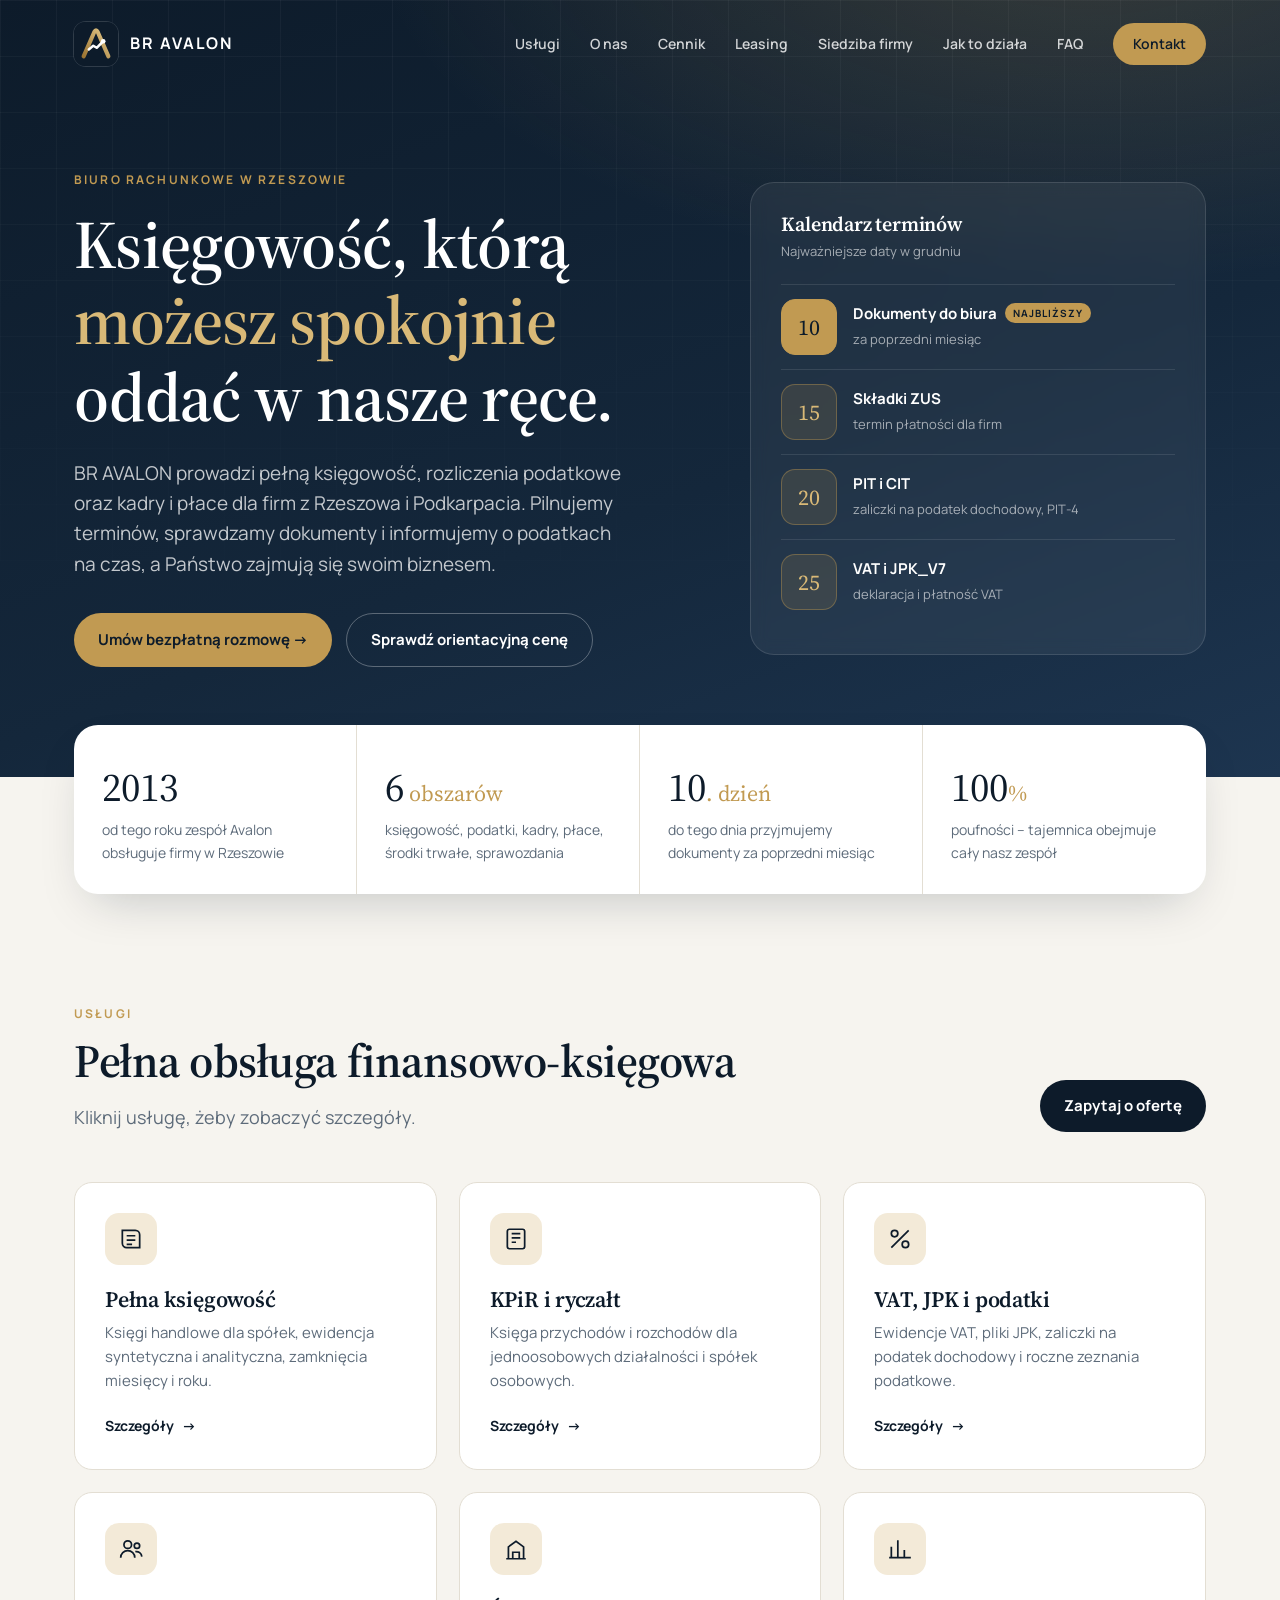
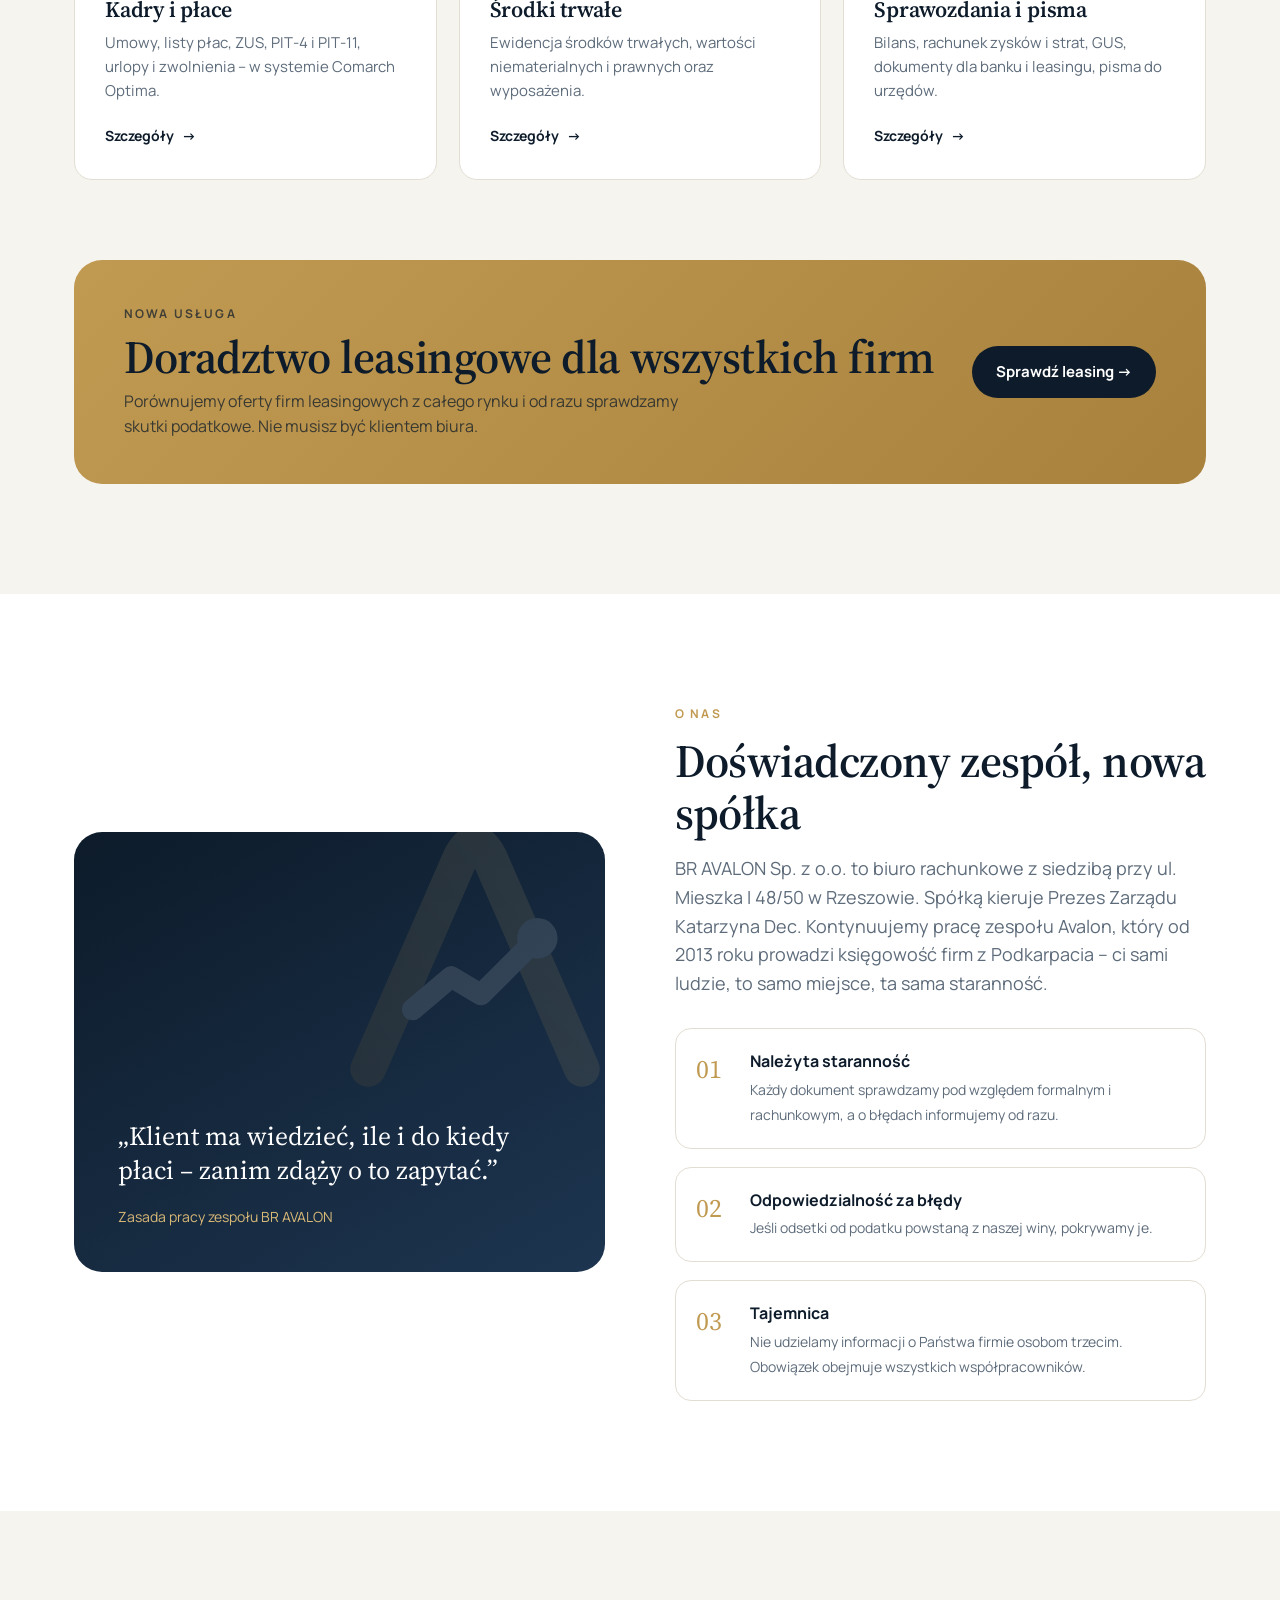
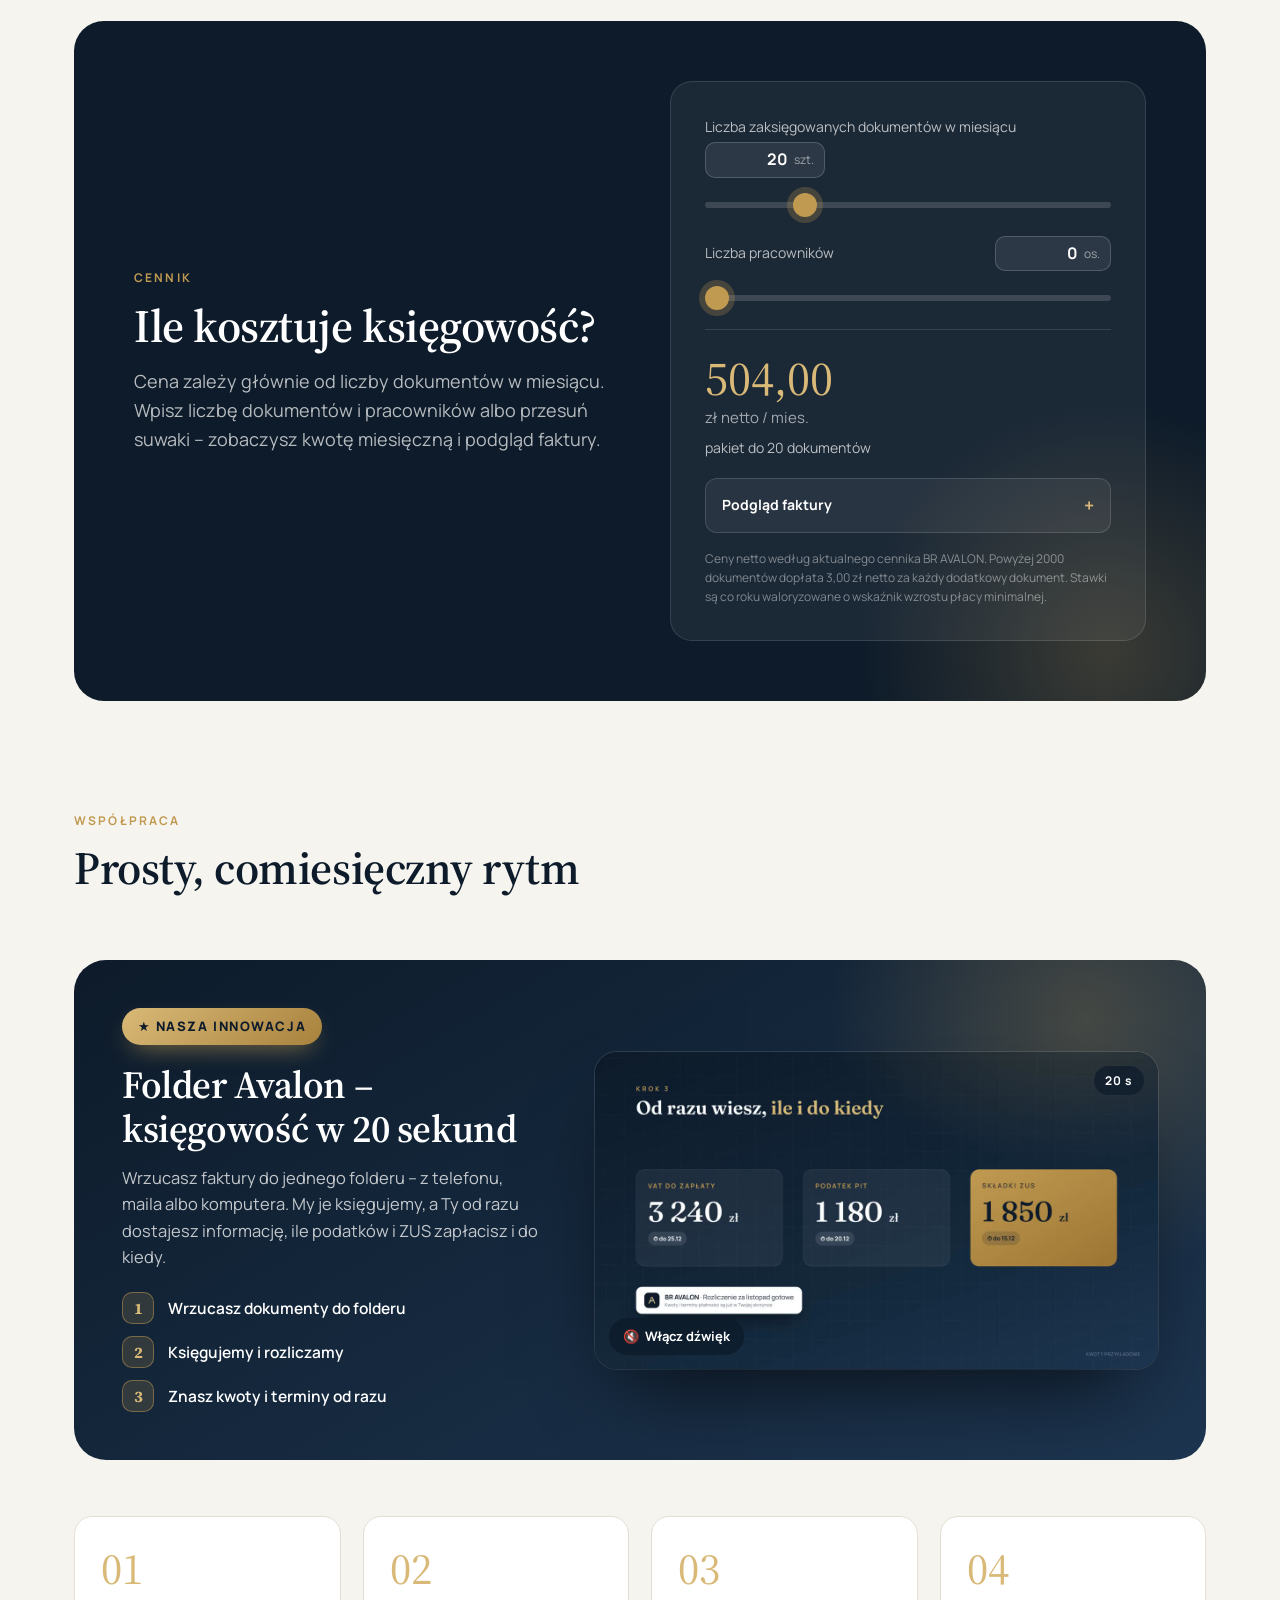
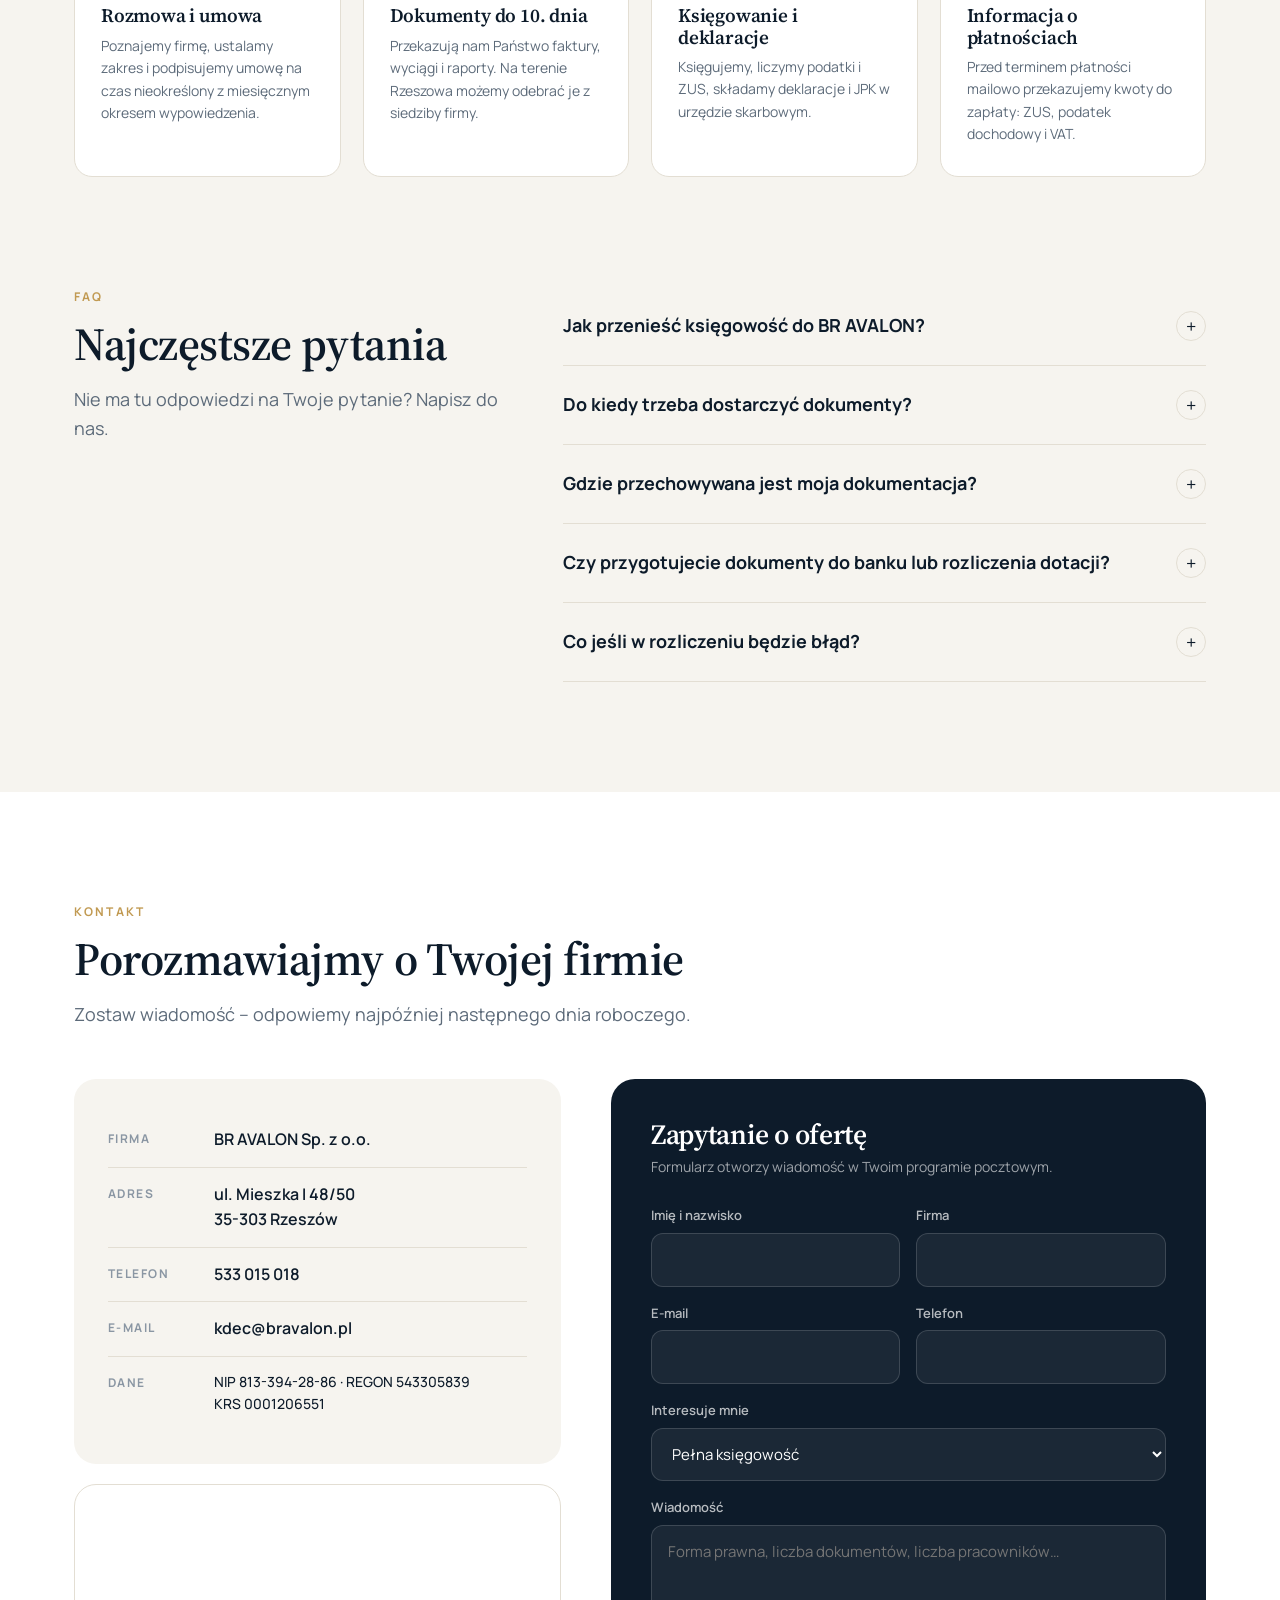
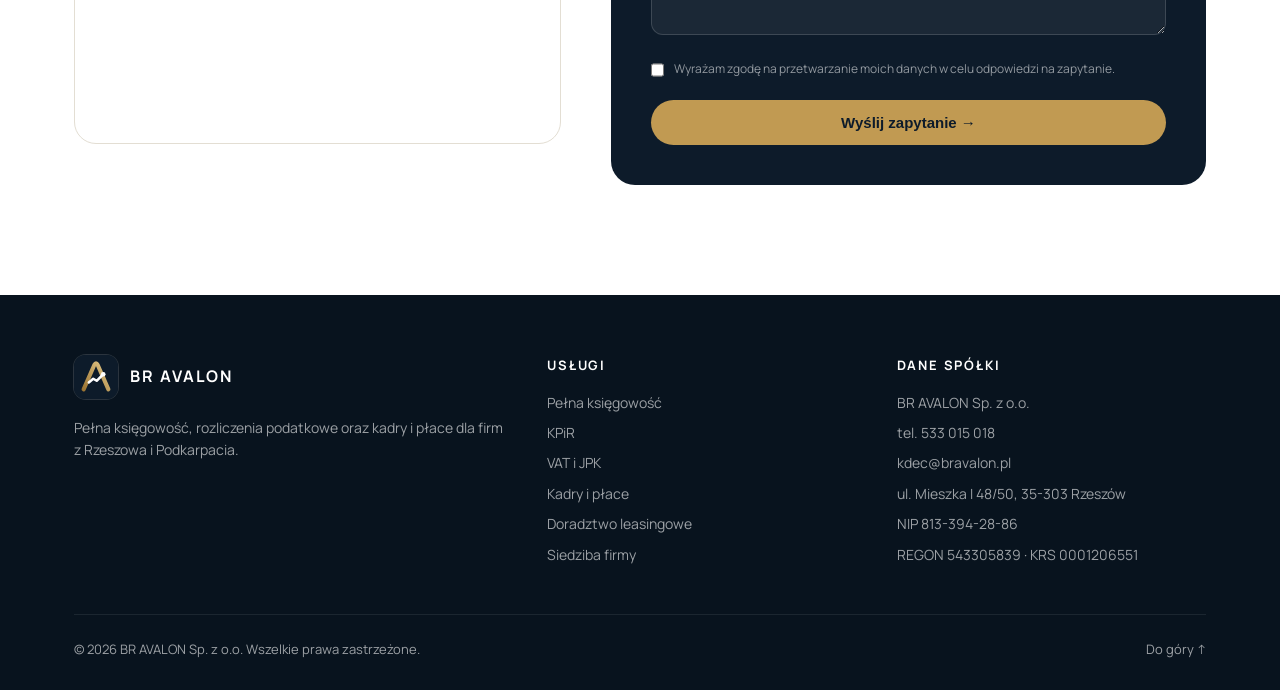
==== commit f84b8fe4: "Przywrócenie wersji strony i nowa czcionka nagłówków (Source Serif 4) Co-Authored-By: Claude Opus 5." ====
--- a/index.html
+++ b/index.html
@@ -8,7 +8,7 @@
 <link rel="icon" type="image/svg+xml" href="[data-uri]">
 <link rel="preconnect" href="https://fonts.googleapis.com">
 <link rel="preconnect" href="https://fonts.gstatic.com" crossorigin>
-<link href="https://fonts.googleapis.com/css2?family=Fraunces:opsz,wght@9..144,500;9..144,600&family=Manrope:wght@400;500;600;700&display=swap" rel="stylesheet">
+<link href="https://fonts.googleapis.com/css2?family=Source+Serif+4:opsz,wght@8..60,500;8..60,600;8..60,700&family=Manrope:wght@400;500;600;700&display=swap" rel="stylesheet">
 <style>
 :root{
   --ink:#0d1b2a; --ink-2:#14273b; --ink-3:#1d3550;
@@ -16,7 +16,7 @@
   --muted:#5d6b7a; --muted-2:#8a96a3;
   --gold:#c19a52; --gold-2:#d9b977; --gold-soft:#f3ead8;
   --radius:18px; --shadow:0 20px 50px -20px rgba(13,27,42,.25);
-  --serif:"Fraunces",Georgia,serif; --sans:"Manrope",system-ui,-apple-system,Segoe UI,sans-serif;
+  --serif:"Source Serif 4",Georgia,serif; --sans:"Manrope",system-ui,-apple-system,Segoe UI,sans-serif;
 }
 *{box-sizing:border-box;margin:0;padding:0}
 html{scroll-behavior:smooth}
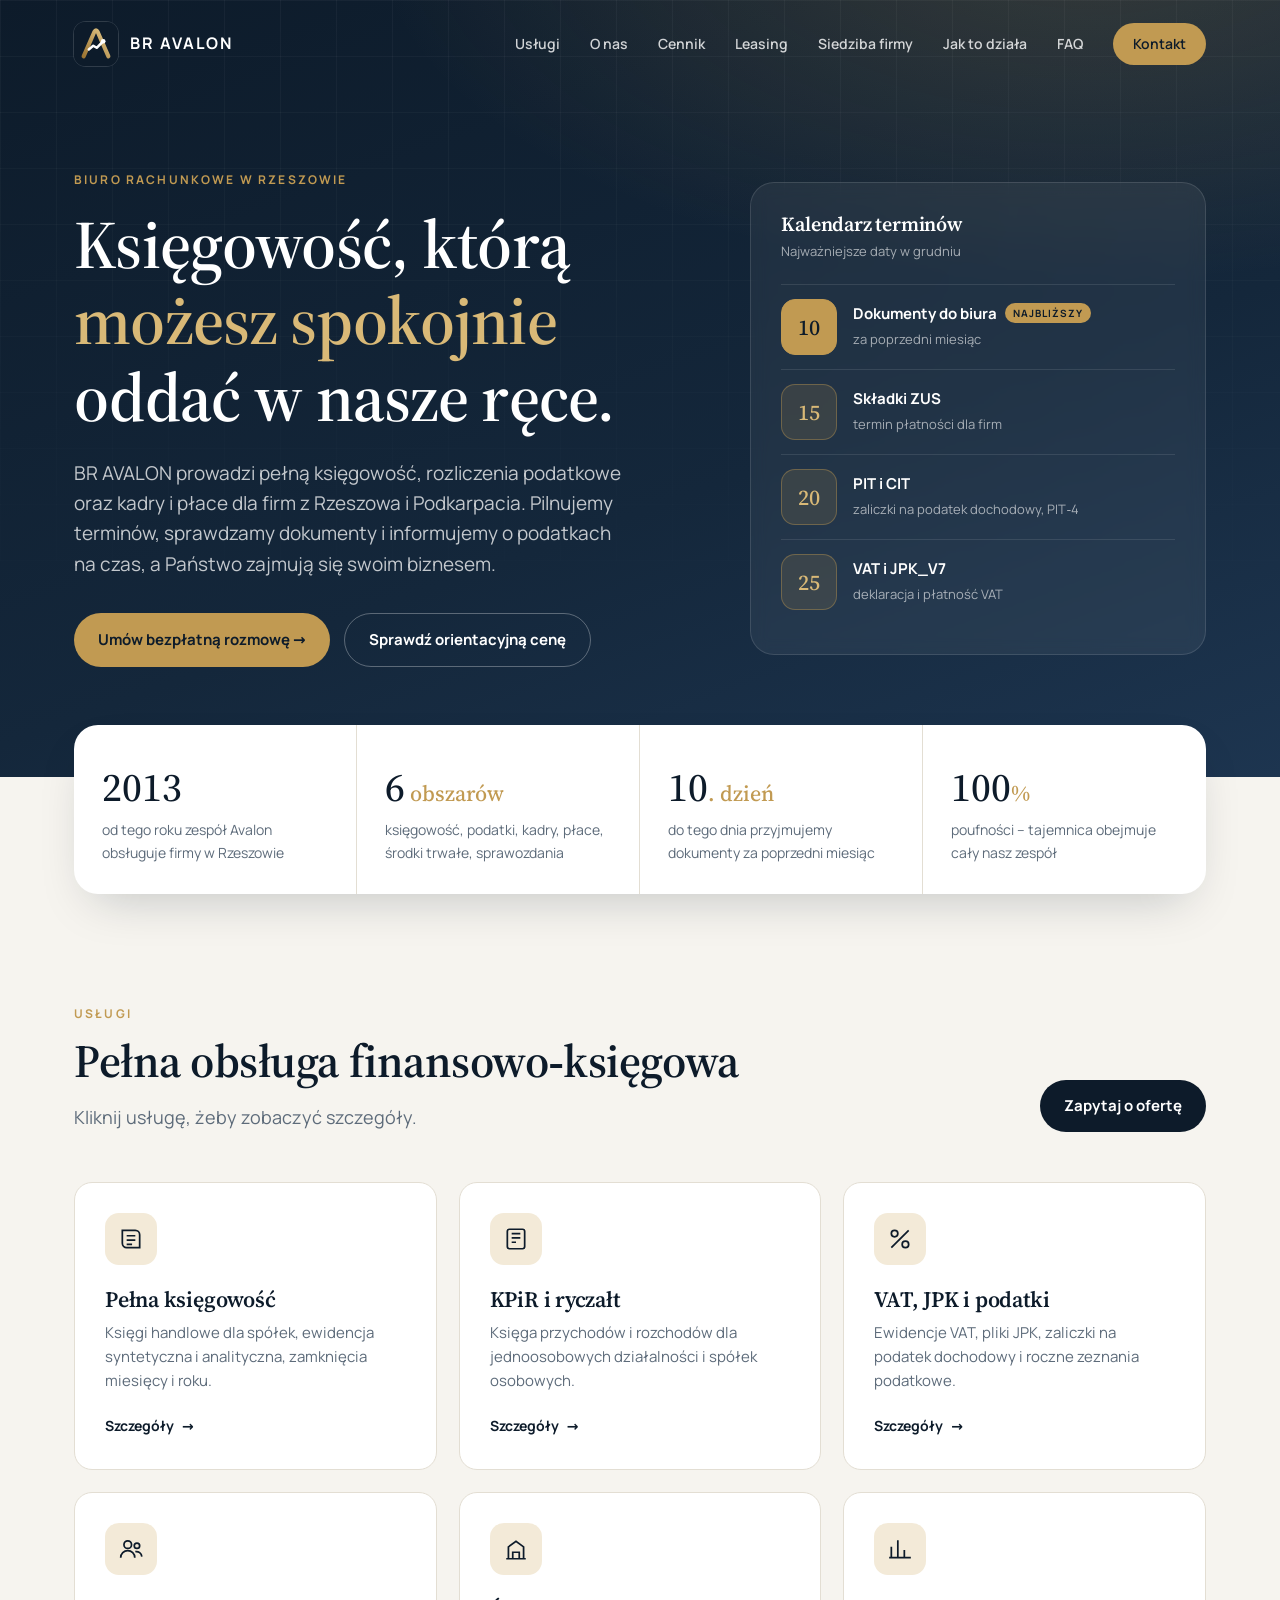
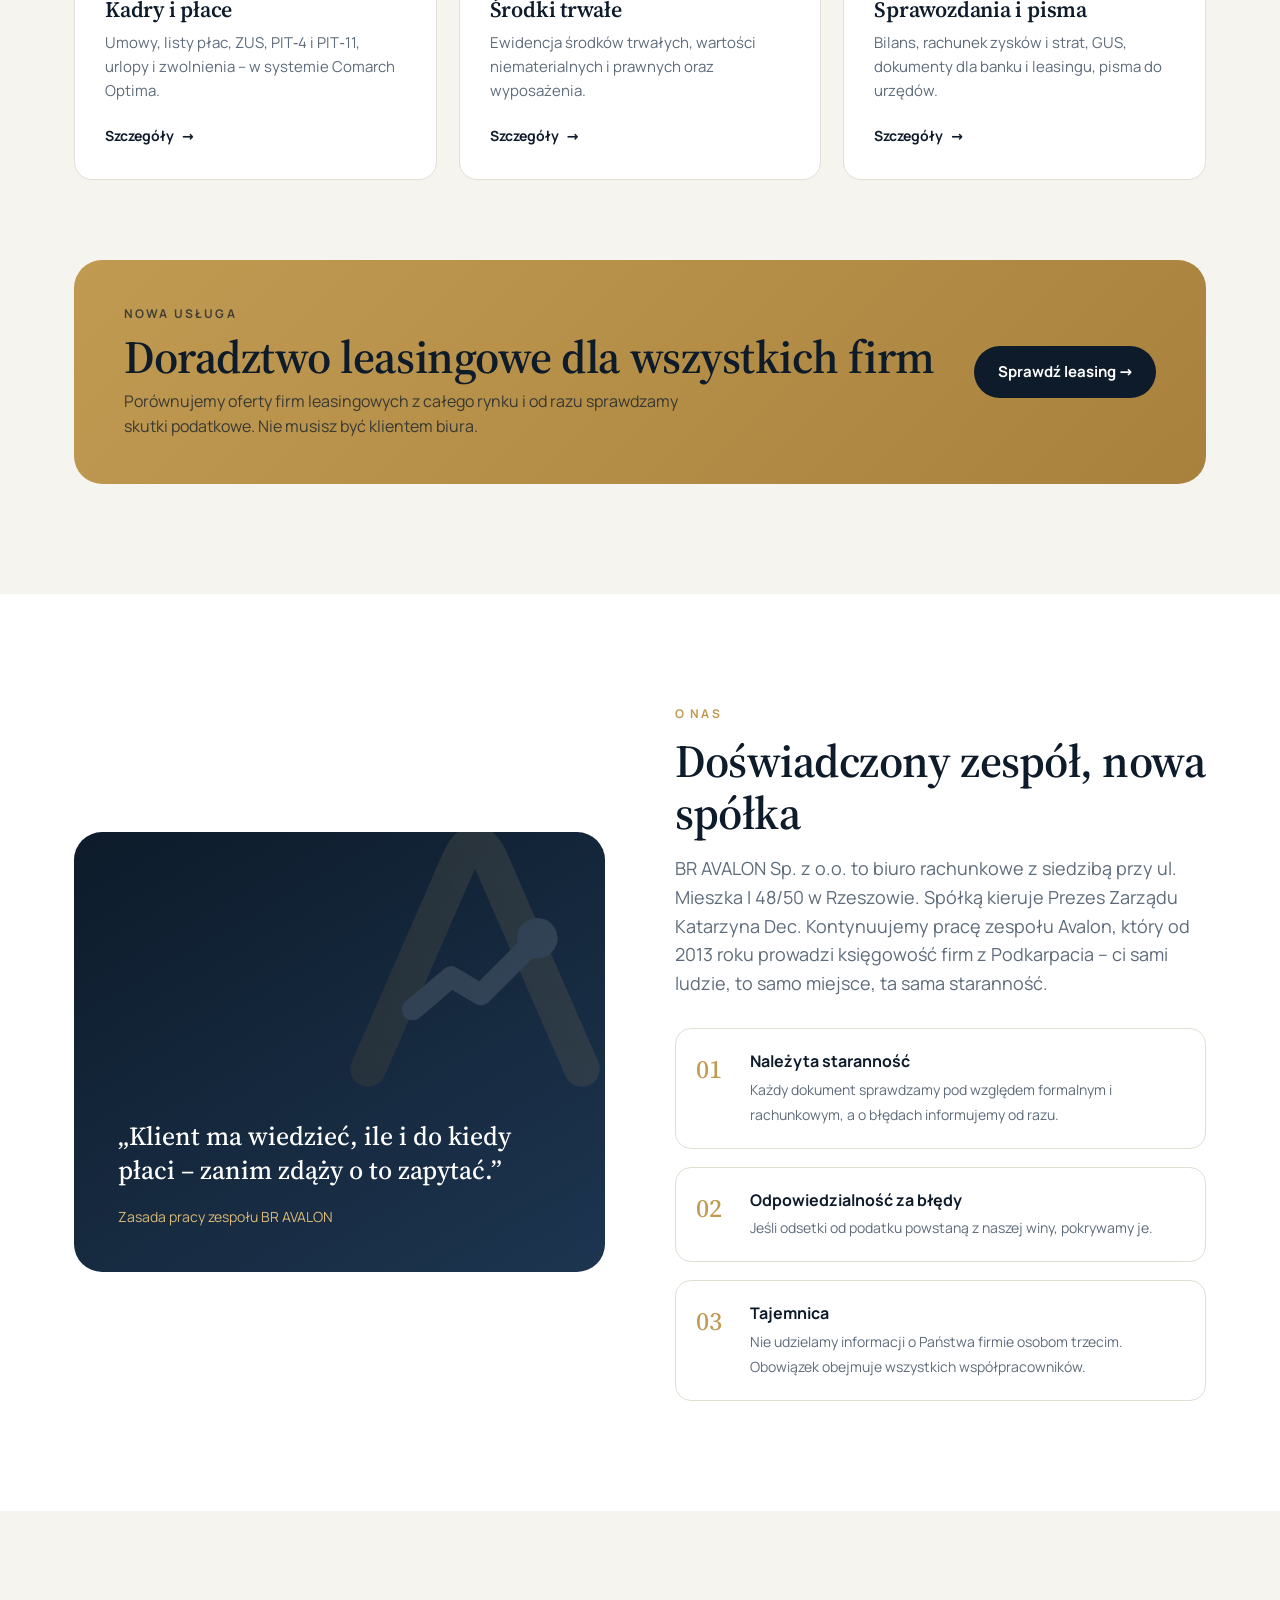
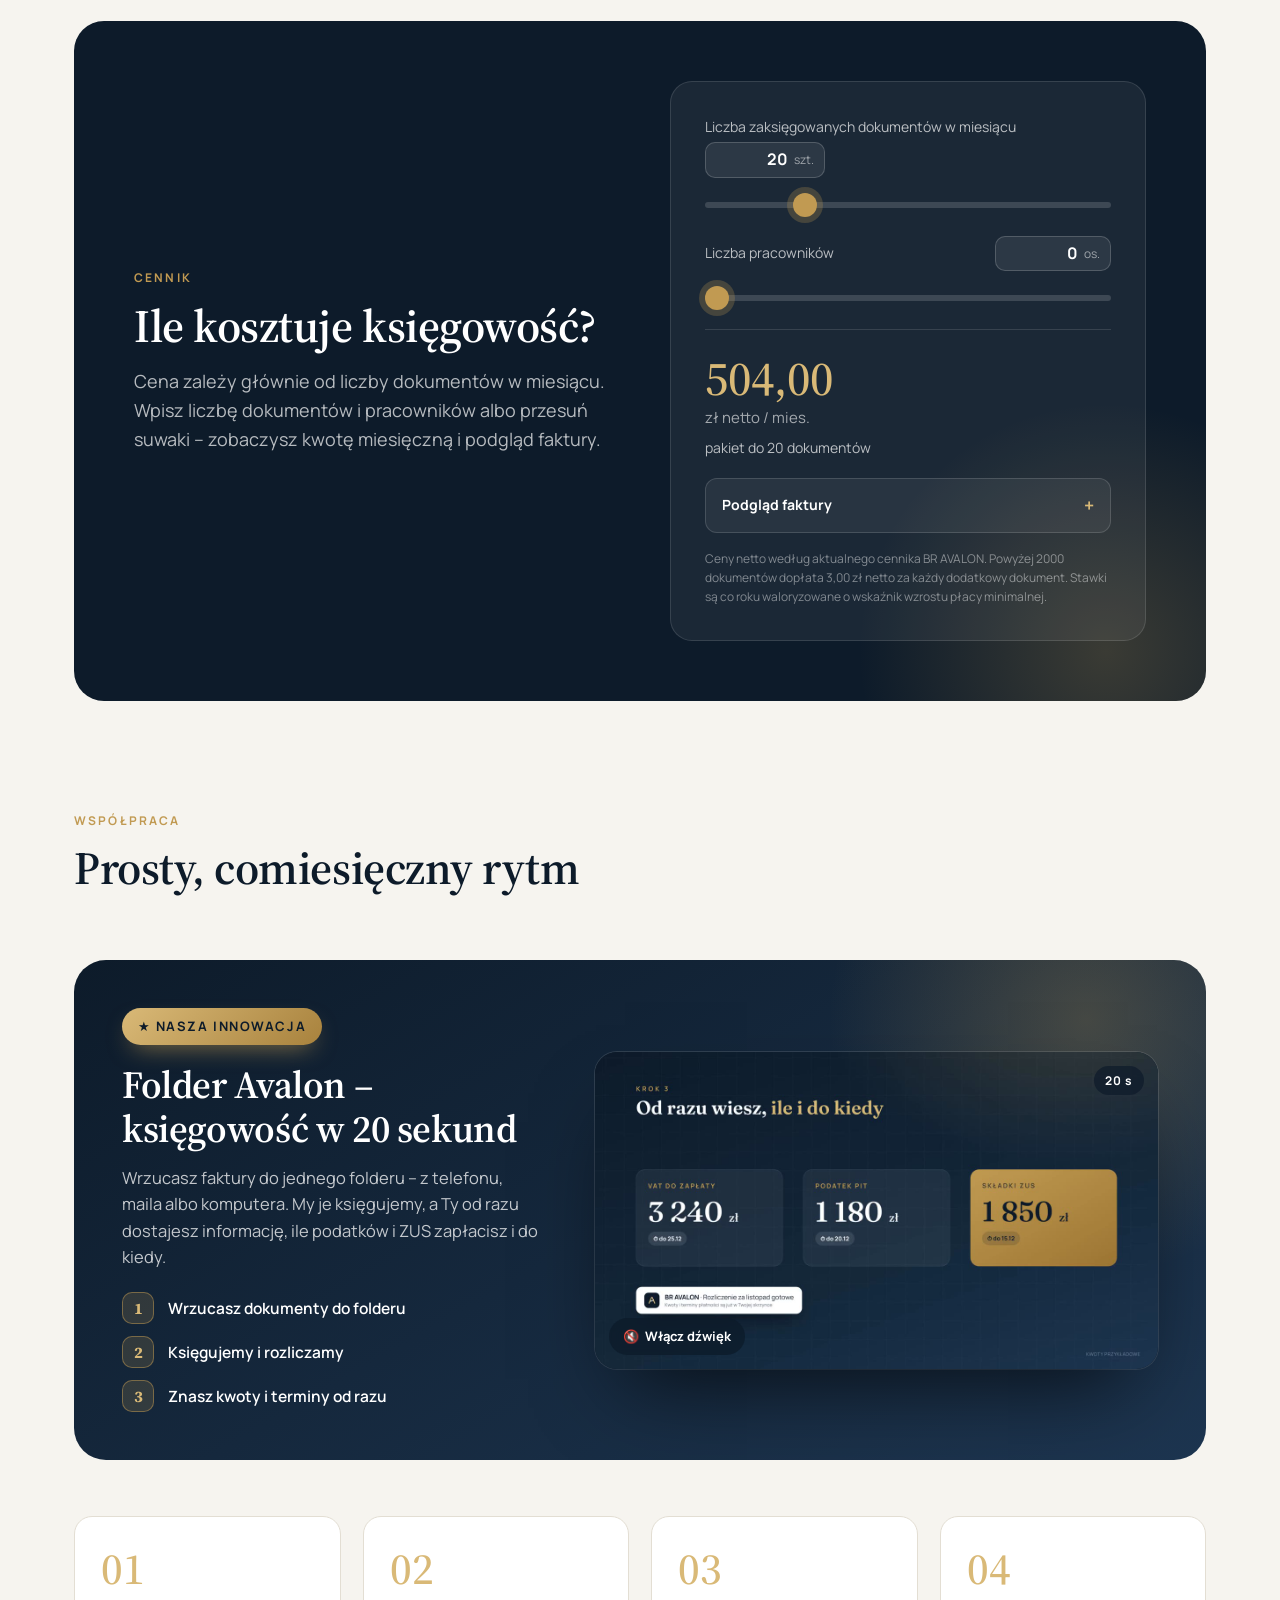
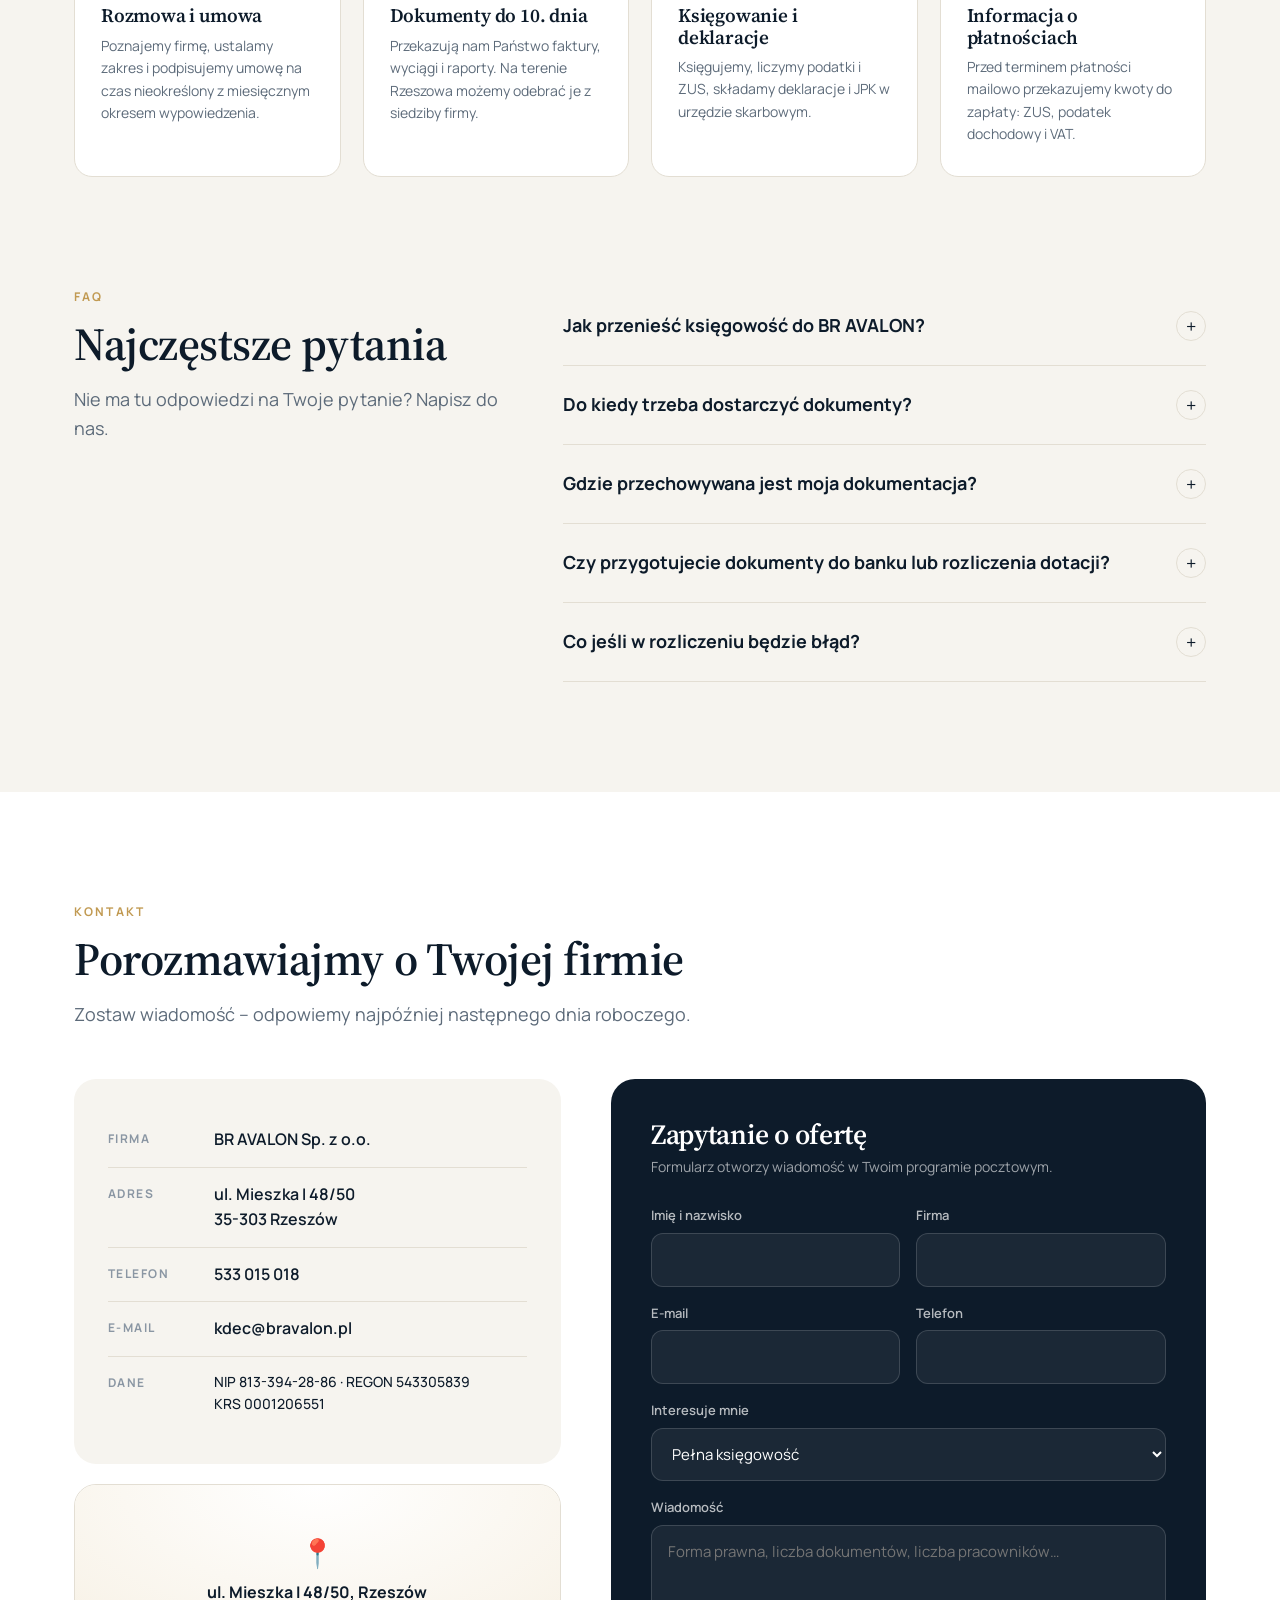
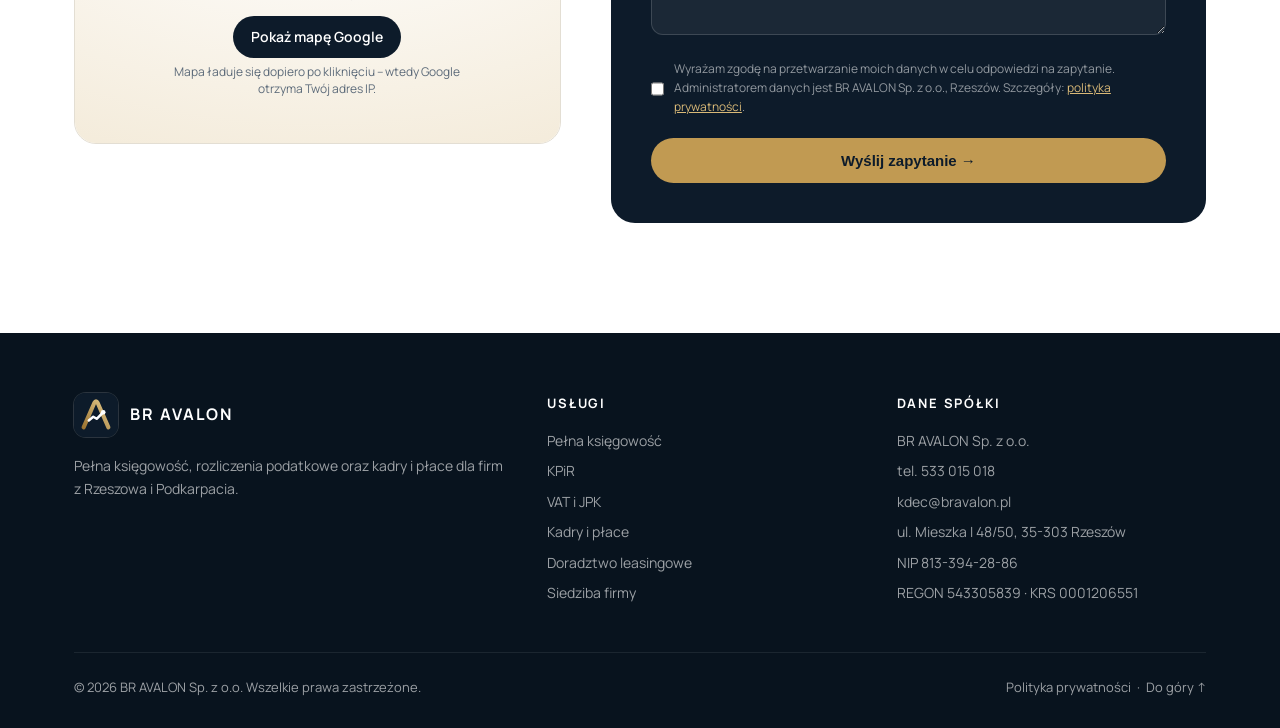
==== commit 78a00130: "Poprawki: liczniki, RODO, SEO i dostępność - liczniki 2013 i 10 wpisane w HTML (wcześniej 0 bez anim" ====
--- a/index.html
+++ b/index.html
@@ -5,10 +5,52 @@
 <meta name="viewport" content="width=device-width, initial-scale=1">
 <title>BR AVALON Sp. z o.o. – Biuro rachunkowe Rzeszów</title>
 <meta name="description" content="BR AVALON Sp. z o.o. – biuro rachunkowe w Rzeszowie. Pełna księgowość, KPiR, VAT i JPK, kadry i płace, sprawozdania. ul. Mieszka I 48/50.">
+<link rel="canonical" href="https://wwieczor-commits.github.io/avalon/">
+<meta name="theme-color" content="#0d1b2a">
+<meta property="og:type" content="website">
+<meta property="og:locale" content="pl_PL">
+<meta property="og:site_name" content="BR AVALON">
+<meta property="og:title" content="BR AVALON Sp. z o.o. – Biuro rachunkowe Rzeszów">
+<meta property="og:description" content="BR AVALON Sp. z o.o. – biuro rachunkowe w Rzeszowie. Pełna księgowość, KPiR, VAT i JPK, kadry i płace, sprawozdania. ul. Mieszka I 48/50.">
+<meta property="og:url" content="https://wwieczor-commits.github.io/avalon/">
+<meta property="og:image" content="https://wwieczor-commits.github.io/avalon/assets/og-image.jpg">
+<meta property="og:image:width" content="1200">
+<meta property="og:image:height" content="630">
+<meta name="twitter:card" content="summary_large_image">
+<link rel="apple-touch-icon" href="assets/logo-mark-128.png">
+<script type="application/ld+json">
+{
+ "@context": "https://schema.org",
+ "@type": "AccountingService",
+ "@id": "https://wwieczor-commits.github.io/avalon/#firma",
+ "name": "BR AVALON Sp. z o.o.",
+ "url": "https://wwieczor-commits.github.io/avalon/",
+ "logo": "https://wwieczor-commits.github.io/avalon/br-avalon-logo.png",
+ "image": "https://wwieczor-commits.github.io/avalon/assets/og-image.jpg",
+ "description": "Biuro rachunkowe w Rzeszowie: pełna księgowość, KPiR, VAT i JPK, kadry i płace, sprawozdania, doradztwo leasingowe i siedziba firmy.",
+ "telephone": "+48 533 015 018",
+ "email": "kdec@bravalon.pl",
+ "address": {
+  "@type": "PostalAddress",
+  "streetAddress": "ul. Mieszka I 48/50",
+  "postalCode": "35-303",
+  "addressLocality": "Rzeszów",
+  "addressRegion": "podkarpackie",
+  "addressCountry": "PL"
+ },
+ "areaServed": [
+  "Rzeszów",
+  "województwo podkarpackie",
+  "Polska"
+ ],
+ "vatID": "PL8133942886",
+ "taxID": "8133942886",
+ "priceRange": "od 504 zł netto / mies."
+}
+</script>
 <link rel="icon" type="image/svg+xml" href="[data-uri]">
-<link rel="preconnect" href="https://fonts.googleapis.com">
-<link rel="preconnect" href="https://fonts.gstatic.com" crossorigin>
-<link href="https://fonts.googleapis.com/css2?family=Source+Serif+4:opsz,wght@8..60,500;8..60,600;8..60,700&family=Manrope:wght@400;500;600;700&display=swap" rel="stylesheet">
+<link rel="preload" href="assets/fonts/manrope-latin.woff2" as="font" type="font/woff2" crossorigin>
+<link href="assets/fonts/fonts.css" rel="stylesheet">
 <style>
 :root{
   --ink:#0d1b2a; --ink-2:#14273b; --ink-3:#1d3550;
@@ -169,6 +211,12 @@
 .info-row .v a:hover{color:var(--gold)}
 .map{border-radius:22px;overflow:hidden;height:260px;border:1px solid var(--line)}
 .map iframe{width:100%;height:100%;border:0;filter:grayscale(.3)}
+.map-load{width:100%;height:100%;border:0;cursor:pointer;display:flex;flex-direction:column;align-items:center;justify-content:center;gap:6px;padding:20px;text-align:center;font:inherit;color:var(--ink);background:radial-gradient(120% 120% at 50% 0%,#fff 0%,var(--gold-soft) 100%)}
+.map-load .map-pin{font-size:28px}
+.map-load b{font-size:16px}
+.map-load .map-cta{display:inline-block;margin-top:4px;padding:10px 18px;border-radius:99px;background:var(--ink);color:#fff;font-weight:600;font-size:14px;transition:background .25s}
+.map-load:hover .map-cta,.map-load:focus-visible .map-cta{background:var(--ink-3)}
+.map-load small{max-width:300px;color:var(--muted);font-size:12px;line-height:1.4}
 form{background:var(--ink);border-radius:24px;padding:40px;color:#fff}
 form h3{font-size:28px;margin-bottom:6px}
 form .sub{color:rgba(255,255,255,.6);font-size:14px;margin-bottom:26px}
@@ -181,6 +229,7 @@
 .field textarea{min-height:110px;resize:vertical}
 .consent{display:flex;gap:10px;font-size:12px;color:rgba(255,255,255,.55);margin:6px 0 22px}
 .consent input{margin-top:3px;accent-color:var(--gold)}
+.consent a{color:var(--gold-2);text-decoration:underline}
 
 /* FOOTER */
 footer{background:#08131e;color:rgba(255,255,255,.6);padding:60px 0 30px;font-size:14px}
@@ -218,6 +267,9 @@
   .modal-box{padding:32px 24px}
   form{padding:28px}
 }
+/* Widoczny fokus przy obsłudze klawiaturą */
+a:focus-visible,button:focus-visible,summary:focus-visible,[role=tab]:focus-visible{outline:2px solid var(--gold);outline-offset:3px}
+input[type=range]:focus-visible{outline:2px solid var(--gold-2);outline-offset:6px}
 @media (prefers-reduced-motion:reduce){*{transition:none!important;scroll-behavior:auto!important}.reveal{opacity:1;transform:none}}
 /* ===== MOBILE POLISH ===== */
 html,body{overflow-x:clip}
@@ -473,9 +525,9 @@
 
 <div class="wrap stats">
   <div class="stats-in reveal">
-    <div class="stat"><div class="num" data-count="2013">0</div><p>od tego roku zespół Avalon obsługuje firmy w Rzeszowie</p></div>
+    <div class="stat"><div class="num" data-count="2013">2013</div><p>od tego roku zespół Avalon obsługuje firmy w Rzeszowie</p></div>
     <div class="stat"><div class="num">6<small> obszarów</small></div><p>księgowość, podatki, kadry, płace, środki trwałe, sprawozdania</p></div>
-    <div class="stat"><div class="num"><span data-count="10">0</span><small>. dzień</small></div><p>do tego dnia przyjmujemy dokumenty za poprzedni miesiąc</p></div>
+    <div class="stat"><div class="num"><span data-count="10">10</span><small>. dzień</small></div><p>do tego dnia przyjmujemy dokumenty za poprzedni miesiąc</p></div>
     <div class="stat"><div class="num">100<small>%</small></div><p>poufności – tajemnica obejmuje cały nasz zespół</p></div>
   </div>
 </div>
@@ -664,7 +716,7 @@
           <div class="info-row"><div class="k">E-mail</div><div class="v" id="emails"><a href="mailto:kdec@bravalon.pl">kdec@bravalon.pl</a></div></div>
           <div class="info-row"><div class="k">Dane</div><div class="v" style="font-weight:500;font-size:14px">NIP 813-394-28-86 · REGON 543305839<br>KRS 0001206551</div></div>
         </div>
-        <div class="map"><iframe title="Mapa – ul. Mieszka I 48/50, Rzeszów" loading="lazy" src="https://www.google.com/maps?q=ul.+Mieszka+I+48,+35-303+Rzesz%C3%B3w&amp;output=embed"></iframe></div>
+        <div class="map"><button type="button" class="map-load" data-src="https://www.google.com/maps?q=ul.+Mieszka+I+48,+35-303+Rzesz%C3%B3w&amp;output=embed" aria-label="Pokaż mapę Google z lokalizacją biura"><span class="map-pin" aria-hidden="true">📍</span><b>ul. Mieszka I 48/50, Rzeszów</b><span class="map-cta">Pokaż mapę Google</span><small>Mapa ładuje się dopiero po kliknięciu – wtedy Google otrzyma Twój adres IP.</small></button></div>
       </div>
       <form id="form" class="reveal" novalidate>
         <h3>Zapytanie o ofertę</h3>
@@ -683,7 +735,7 @@
           </select>
         </div>
         <div class="field"><label for="f-msg">Wiadomość</label><textarea id="f-msg" placeholder="Forma prawna, liczba dokumentów, liczba pracowników…"></textarea></div>
-        <label class="consent"><input type="checkbox" id="f-ok"> Wyrażam zgodę na przetwarzanie moich danych w celu odpowiedzi na zapytanie.</label>
+        <label class="consent"><input type="checkbox" id="f-ok"> <span>Wyrażam zgodę na przetwarzanie moich danych w celu odpowiedzi na zapytanie. Administratorem danych jest BR AVALON Sp. z o.o., Rzeszów. Szczegóły: <a href="polityka-prywatnosci.html" target="_blank" rel="noopener">polityka prywatności</a>.</span></label>
         <button class="btn btn-gold" type="submit" style="width:100%;justify-content:center">Wyślij zapytanie →</button>
       </form>
     </div>
@@ -711,7 +763,7 @@
       <div><h4>Usługi</h4><ul><li><a href="#uslugi">Pełna księgowość</a></li><li><a href="#uslugi">KPiR</a></li><li><a href="#uslugi">VAT i JPK</a></li><li><a href="#uslugi">Kadry i płace</a></li><li><a href="leasing.html">Doradztwo leasingowe</a></li><li><a href="siedziba.html">Siedziba firmy</a></li></ul></div>
       <div><h4>Dane spółki</h4><ul><li>BR AVALON Sp. z o.o.</li><li><a href="tel:+48533015018">tel. 533 015 018</a></li><li><a href="mailto:kdec@bravalon.pl">kdec@bravalon.pl</a></li><li>ul. Mieszka I 48/50, 35-303 Rzeszów</li><li>NIP 813-394-28-86</li><li>REGON 543305839 · KRS 0001206551</li></ul></div>
     </div>
-    <div class="foot-bottom"><span>© <span id="yr"></span> BR AVALON Sp. z o.o. Wszelkie prawa zastrzeżone.</span><a href="#top">Do góry ↑</a></div>
+    <div class="foot-bottom"><span>© <span id="yr"></span> BR AVALON Sp. z o.o. Wszelkie prawa zastrzeżone.</span><span><a href="polityka-prywatnosci.html">Polityka prywatności</a> &nbsp;·&nbsp; <a href="#top">Do góry ↑</a></span></div>
   </div>
 </footer>
 
@@ -852,6 +904,8 @@
 if('IntersectionObserver' in window&&!matchMedia('(prefers-reduced-motion: reduce)').matches){
  new IntersectionObserver(es=>es.forEach(e=>{if(e.isIntersecting){if(v.paused&&!card.dataset.stopped)start(false);}else if(!v.paused){v.pause();}}),{threshold:.5}).observe(v);}
 })();
+// ---- Mapa Google ładowana dopiero po kliknięciu (RODO)
+document.querySelectorAll('.map-load').forEach(b=>b.addEventListener('click',()=>{const i=document.createElement('iframe');i.title='Mapa – ul. Mieszka I 48/50, Rzeszów';i.src=b.dataset.src;i.setAttribute('allowfullscreen','');b.replaceWith(i);}));
 </script>
 </body>
 </html>
--- a/assets/fonts/fonts.css
+++ b/assets/fonts/fonts.css
@@ -0,0 +1,113 @@
+/* Czcionki trzymane lokalnie (zamiast Google Fonts) – Source Serif 4 i Manrope, licencja SIL OFL */
+@font-face {
+  font-family: 'Manrope';
+  font-style: normal;
+  font-weight: 400;
+  font-display: swap;
+  src: url(manrope-latin-ext.woff2) format('woff2');
+  unicode-range: U+0100-02BA, U+02BD-02C5, U+02C7-02CC, U+02CE-02D7, U+02DD-02FF, U+0304, U+0308, U+0329, U+1D00-1DBF, U+1E00-1E9F, U+1EF2-1EFF, U+2020, U+20A0-20AB, U+20AD-20C4, U+2113, U+2C60-2C7F, U+A720-A7FF;
+}
+@font-face {
+  font-family: 'Manrope';
+  font-style: normal;
+  font-weight: 400;
+  font-display: swap;
+  src: url(manrope-latin.woff2) format('woff2');
+  unicode-range: U+0000-00FF, U+0131, U+0152-0153, U+02BB-02BC, U+02C6, U+02DA, U+02DC, U+0304, U+0308, U+0329, U+2000-206F, U+20AC, U+2122, U+2191, U+2193, U+2212, U+2215, U+FEFF, U+FFFD;
+}
+@font-face {
+  font-family: 'Manrope';
+  font-style: normal;
+  font-weight: 500;
+  font-display: swap;
+  src: url(manrope-latin-ext.woff2) format('woff2');
+  unicode-range: U+0100-02BA, U+02BD-02C5, U+02C7-02CC, U+02CE-02D7, U+02DD-02FF, U+0304, U+0308, U+0329, U+1D00-1DBF, U+1E00-1E9F, U+1EF2-1EFF, U+2020, U+20A0-20AB, U+20AD-20C4, U+2113, U+2C60-2C7F, U+A720-A7FF;
+}
+@font-face {
+  font-family: 'Manrope';
+  font-style: normal;
+  font-weight: 500;
+  font-display: swap;
+  src: url(manrope-latin.woff2) format('woff2');
+  unicode-range: U+0000-00FF, U+0131, U+0152-0153, U+02BB-02BC, U+02C6, U+02DA, U+02DC, U+0304, U+0308, U+0329, U+2000-206F, U+20AC, U+2122, U+2191, U+2193, U+2212, U+2215, U+FEFF, U+FFFD;
+}
+@font-face {
+  font-family: 'Manrope';
+  font-style: normal;
+  font-weight: 600;
+  font-display: swap;
+  src: url(manrope-latin-ext.woff2) format('woff2');
+  unicode-range: U+0100-02BA, U+02BD-02C5, U+02C7-02CC, U+02CE-02D7, U+02DD-02FF, U+0304, U+0308, U+0329, U+1D00-1DBF, U+1E00-1E9F, U+1EF2-1EFF, U+2020, U+20A0-20AB, U+20AD-20C4, U+2113, U+2C60-2C7F, U+A720-A7FF;
+}
+@font-face {
+  font-family: 'Manrope';
+  font-style: normal;
+  font-weight: 600;
+  font-display: swap;
+  src: url(manrope-latin.woff2) format('woff2');
+  unicode-range: U+0000-00FF, U+0131, U+0152-0153, U+02BB-02BC, U+02C6, U+02DA, U+02DC, U+0304, U+0308, U+0329, U+2000-206F, U+20AC, U+2122, U+2191, U+2193, U+2212, U+2215, U+FEFF, U+FFFD;
+}
+@font-face {
+  font-family: 'Manrope';
+  font-style: normal;
+  font-weight: 700;
+  font-display: swap;
+  src: url(manrope-latin-ext.woff2) format('woff2');
+  unicode-range: U+0100-02BA, U+02BD-02C5, U+02C7-02CC, U+02CE-02D7, U+02DD-02FF, U+0304, U+0308, U+0329, U+1D00-1DBF, U+1E00-1E9F, U+1EF2-1EFF, U+2020, U+20A0-20AB, U+20AD-20C4, U+2113, U+2C60-2C7F, U+A720-A7FF;
+}
+@font-face {
+  font-family: 'Manrope';
+  font-style: normal;
+  font-weight: 700;
+  font-display: swap;
+  src: url(manrope-latin.woff2) format('woff2');
+  unicode-range: U+0000-00FF, U+0131, U+0152-0153, U+02BB-02BC, U+02C6, U+02DA, U+02DC, U+0304, U+0308, U+0329, U+2000-206F, U+20AC, U+2122, U+2191, U+2193, U+2212, U+2215, U+FEFF, U+FFFD;
+}
+@font-face {
+  font-family: 'Source Serif 4';
+  font-style: normal;
+  font-weight: 500;
+  font-display: swap;
+  src: url(source-serif-4-latin-ext.woff2) format('woff2');
+  unicode-range: U+0100-02BA, U+02BD-02C5, U+02C7-02CC, U+02CE-02D7, U+02DD-02FF, U+0304, U+0308, U+0329, U+1D00-1DBF, U+1E00-1E9F, U+1EF2-1EFF, U+2020, U+20A0-20AB, U+20AD-20C4, U+2113, U+2C60-2C7F, U+A720-A7FF;
+}
+@font-face {
+  font-family: 'Source Serif 4';
+  font-style: normal;
+  font-weight: 500;
+  font-display: swap;
+  src: url(source-serif-4-latin.woff2) format('woff2');
+  unicode-range: U+0000-00FF, U+0131, U+0152-0153, U+02BB-02BC, U+02C6, U+02DA, U+02DC, U+0304, U+0308, U+0329, U+2000-206F, U+20AC, U+2122, U+2191, U+2193, U+2212, U+2215, U+FEFF, U+FFFD;
+}
+@font-face {
+  font-family: 'Source Serif 4';
+  font-style: normal;
+  font-weight: 600;
+  font-display: swap;
+  src: url(source-serif-4-latin-ext.woff2) format('woff2');
+  unicode-range: U+0100-02BA, U+02BD-02C5, U+02C7-02CC, U+02CE-02D7, U+02DD-02FF, U+0304, U+0308, U+0329, U+1D00-1DBF, U+1E00-1E9F, U+1EF2-1EFF, U+2020, U+20A0-20AB, U+20AD-20C4, U+2113, U+2C60-2C7F, U+A720-A7FF;
+}
+@font-face {
+  font-family: 'Source Serif 4';
+  font-style: normal;
+  font-weight: 600;
+  font-display: swap;
+  src: url(source-serif-4-latin.woff2) format('woff2');
+  unicode-range: U+0000-00FF, U+0131, U+0152-0153, U+02BB-02BC, U+02C6, U+02DA, U+02DC, U+0304, U+0308, U+0329, U+2000-206F, U+20AC, U+2122, U+2191, U+2193, U+2212, U+2215, U+FEFF, U+FFFD;
+}
+@font-face {
+  font-family: 'Source Serif 4';
+  font-style: normal;
+  font-weight: 700;
+  font-display: swap;
+  src: url(source-serif-4-latin-ext.woff2) format('woff2');
+  unicode-range: U+0100-02BA, U+02BD-02C5, U+02C7-02CC, U+02CE-02D7, U+02DD-02FF, U+0304, U+0308, U+0329, U+1D00-1DBF, U+1E00-1E9F, U+1EF2-1EFF, U+2020, U+20A0-20AB, U+20AD-20C4, U+2113, U+2C60-2C7F, U+A720-A7FF;
+}
+@font-face {
+  font-family: 'Source Serif 4';
+  font-style: normal;
+  font-weight: 700;
+  font-display: swap;
+  src: url(source-serif-4-latin.woff2) format('woff2');
+  unicode-range: U+0000-00FF, U+0131, U+0152-0153, U+02BB-02BC, U+02C6, U+02DA, U+02DC, U+0304, U+0308, U+0329, U+2000-206F, U+20AC, U+2122, U+2191, U+2193, U+2212, U+2215, U+FEFF, U+FFFD;
+}
